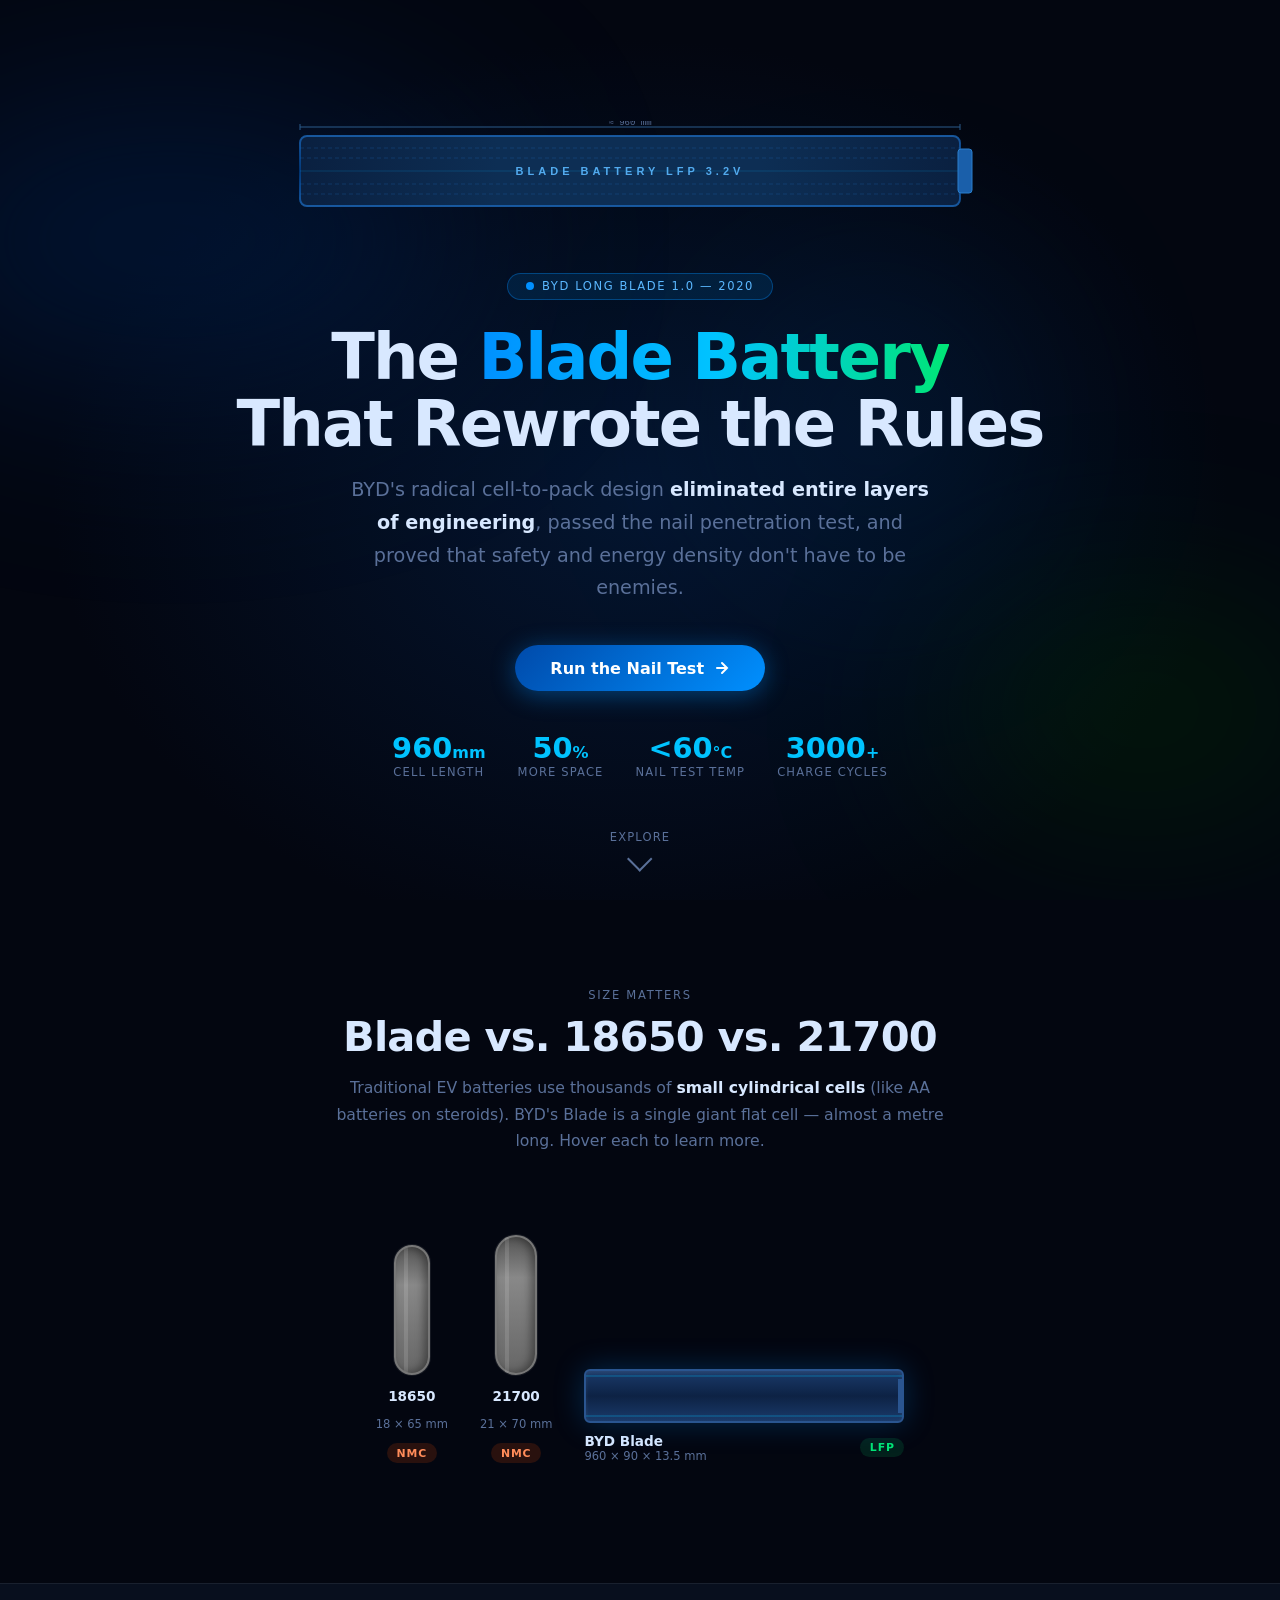
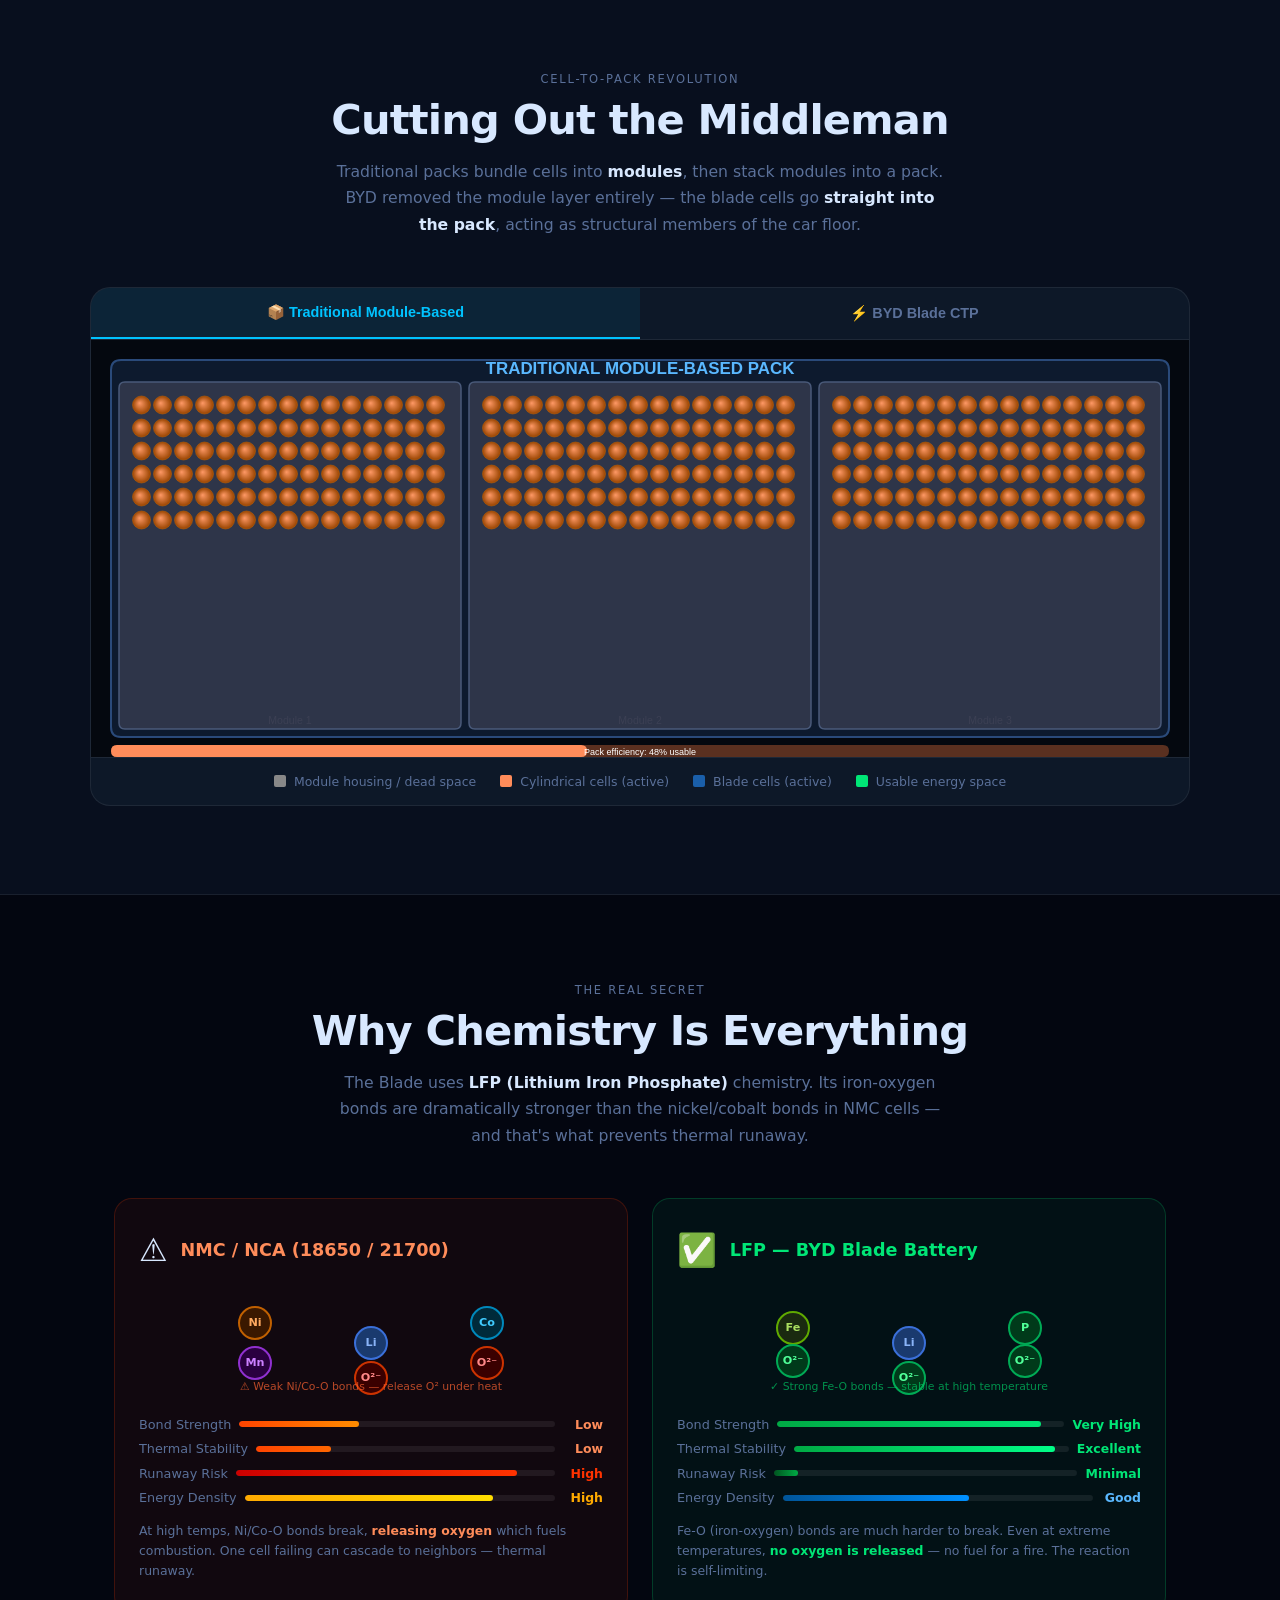
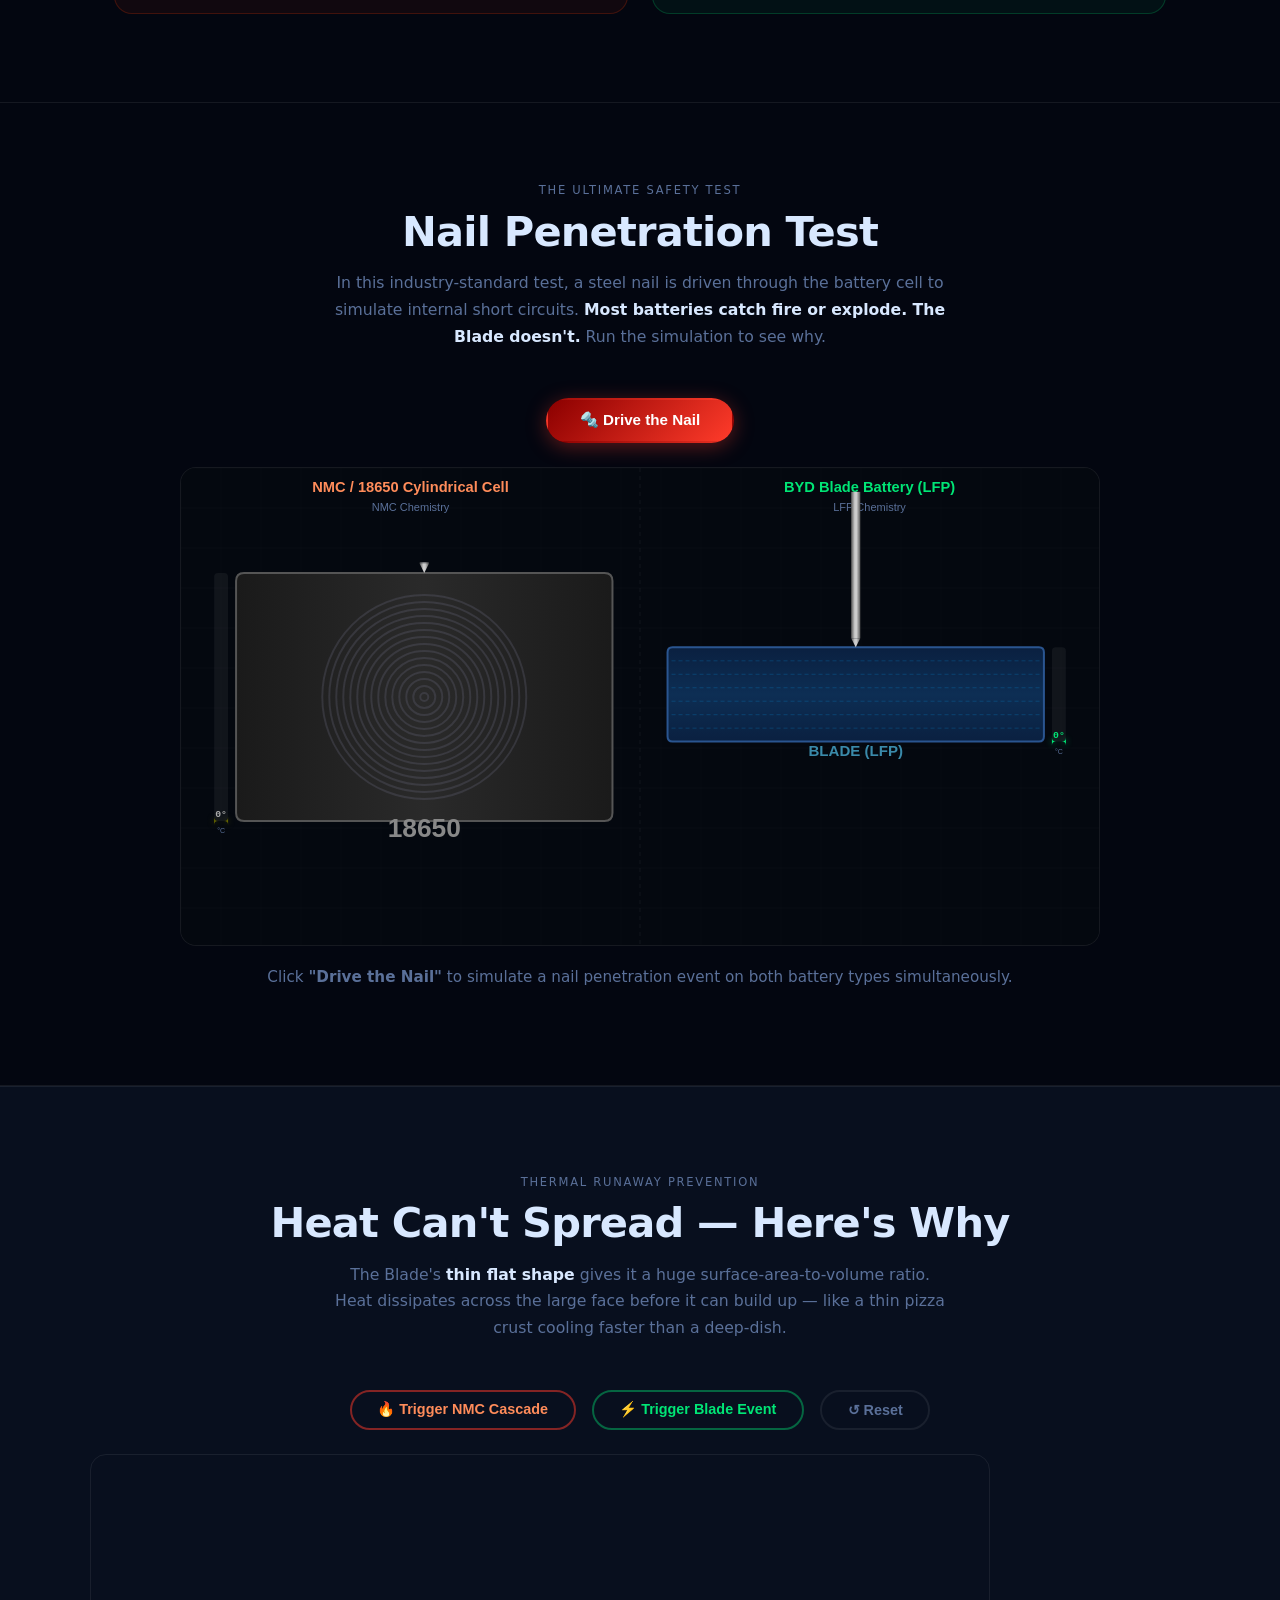
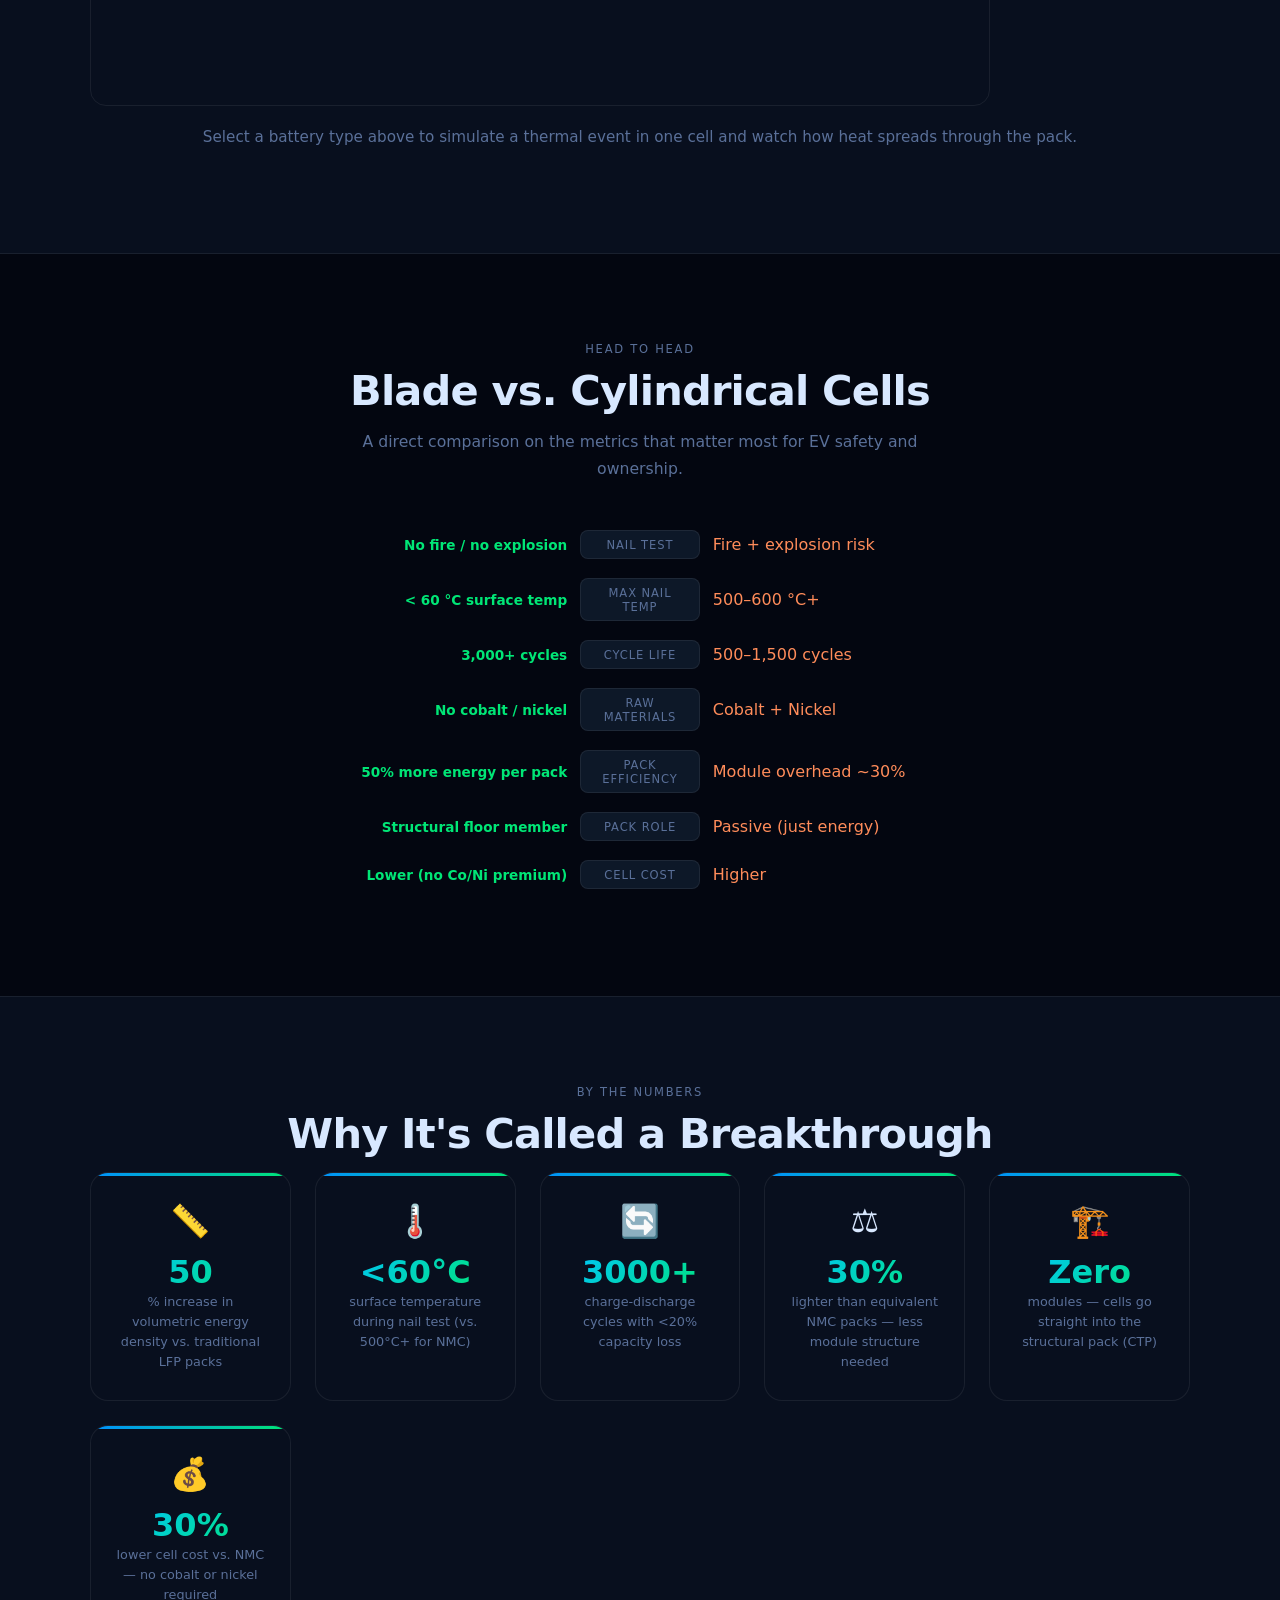
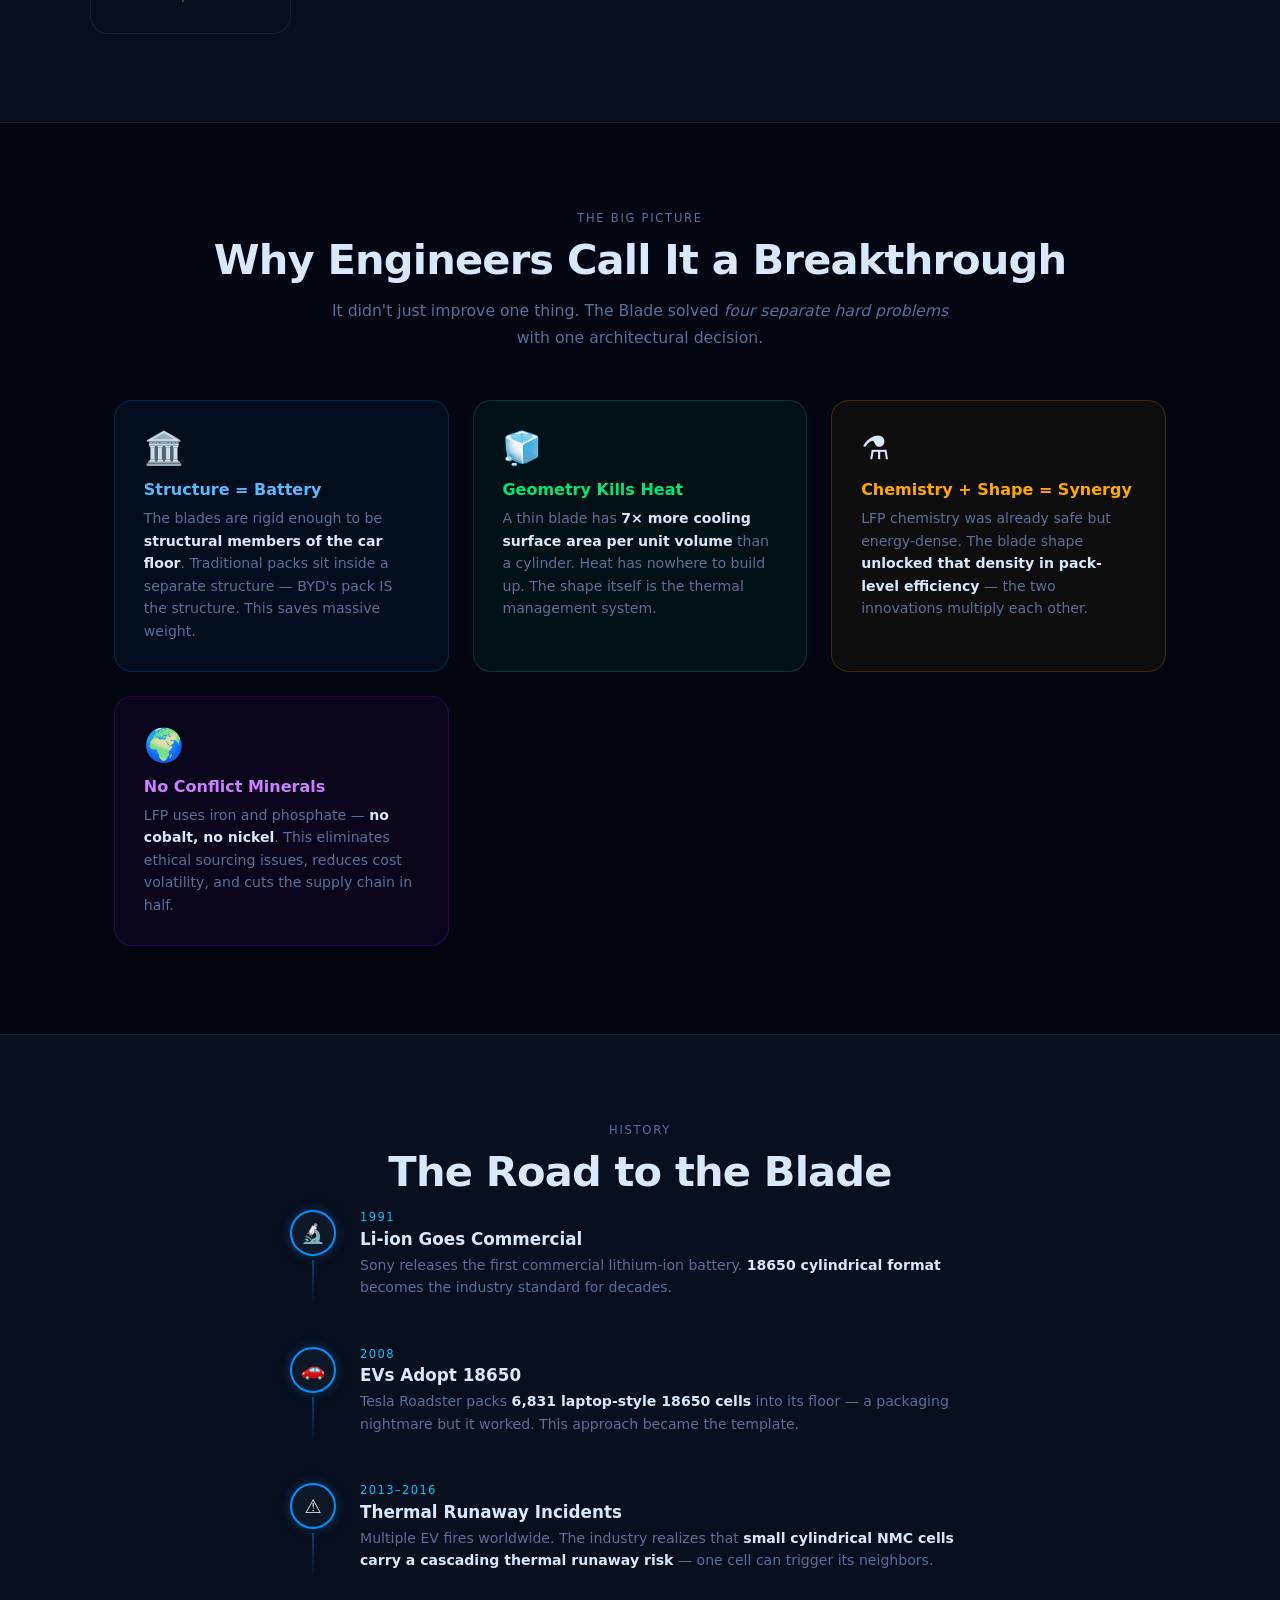
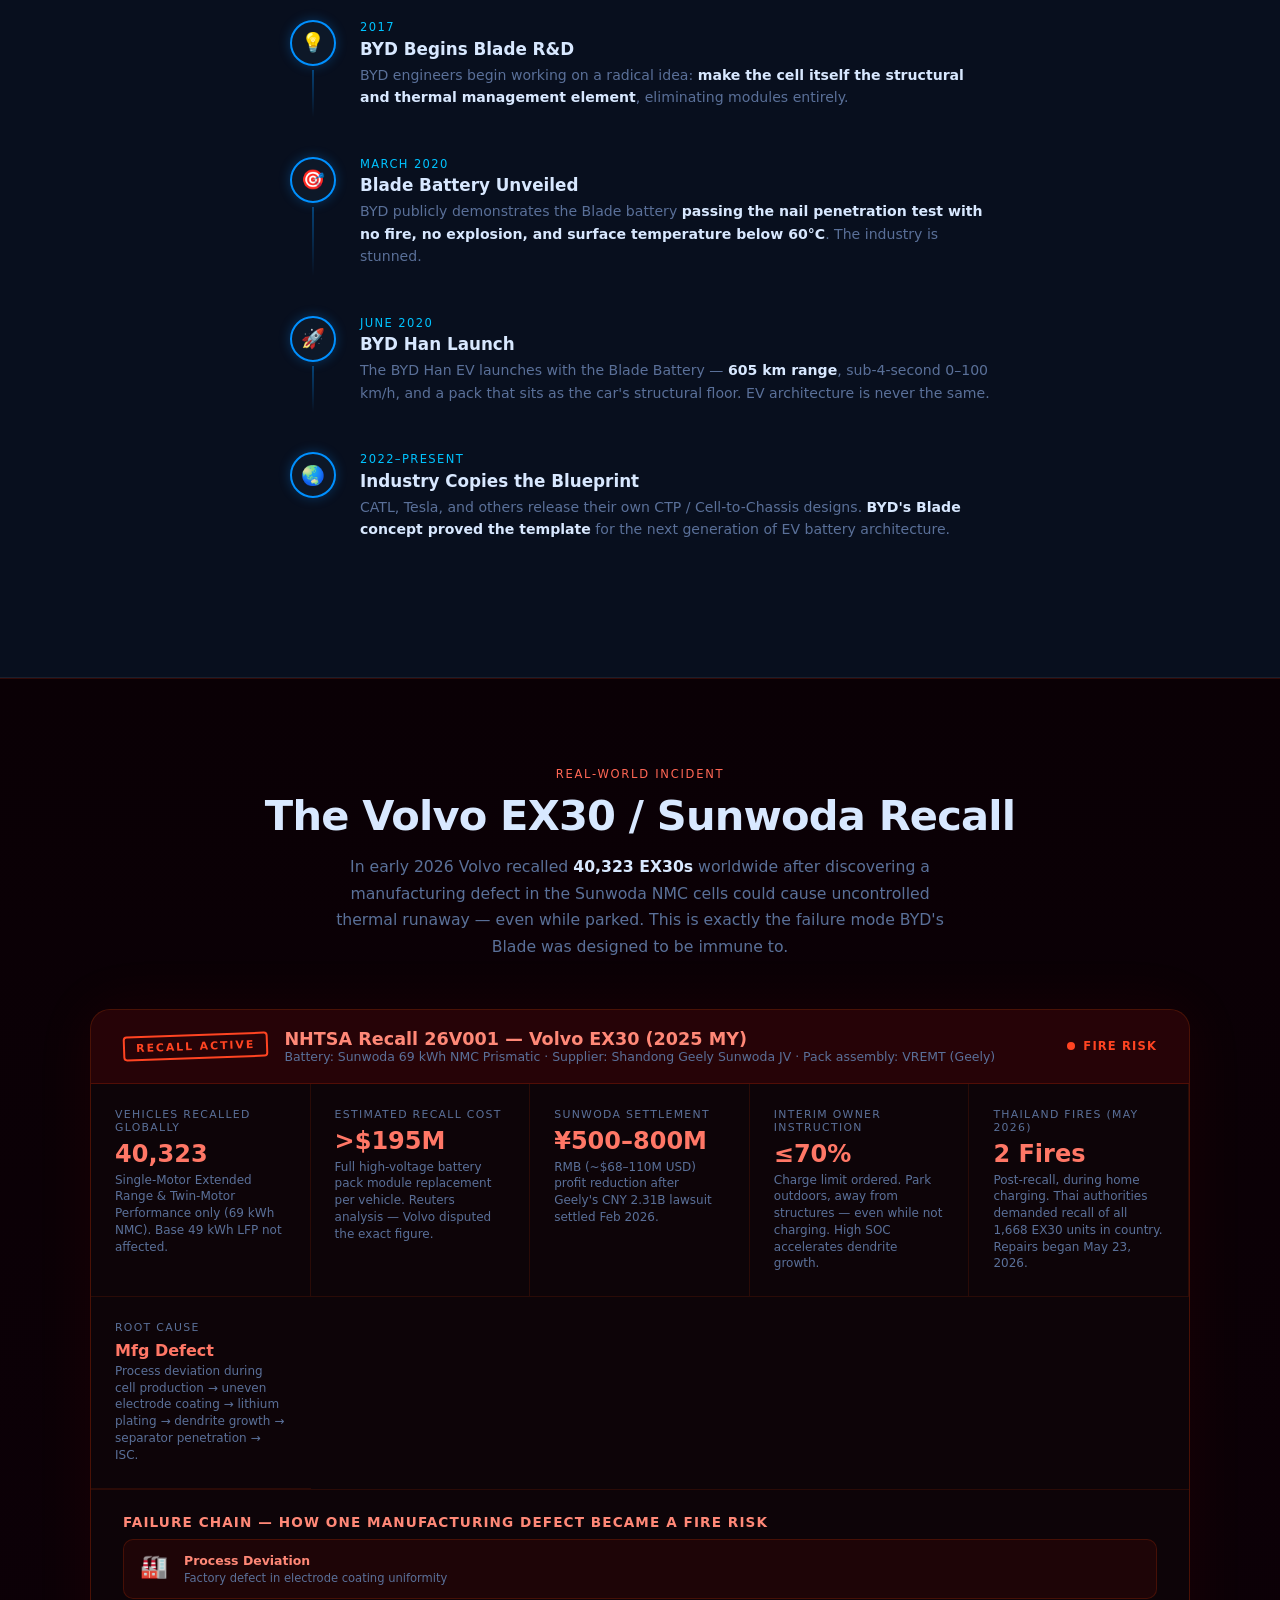
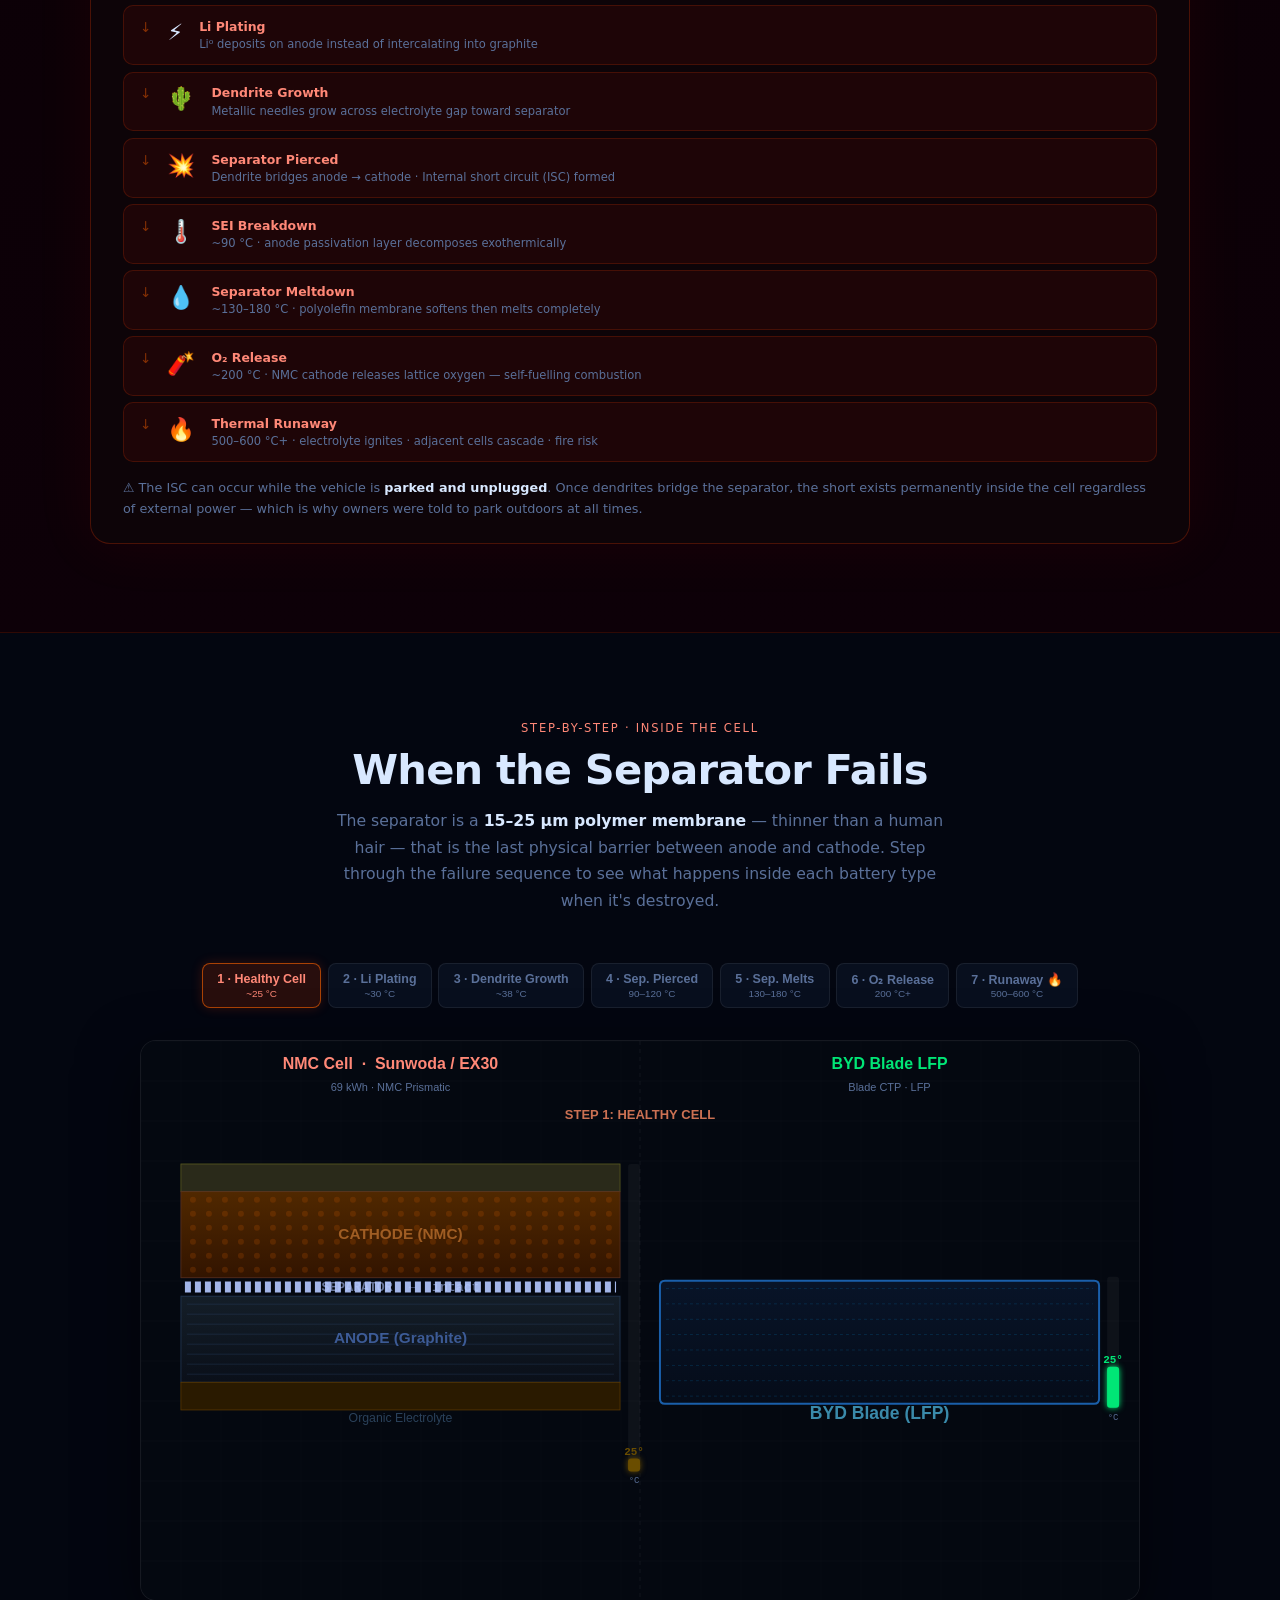
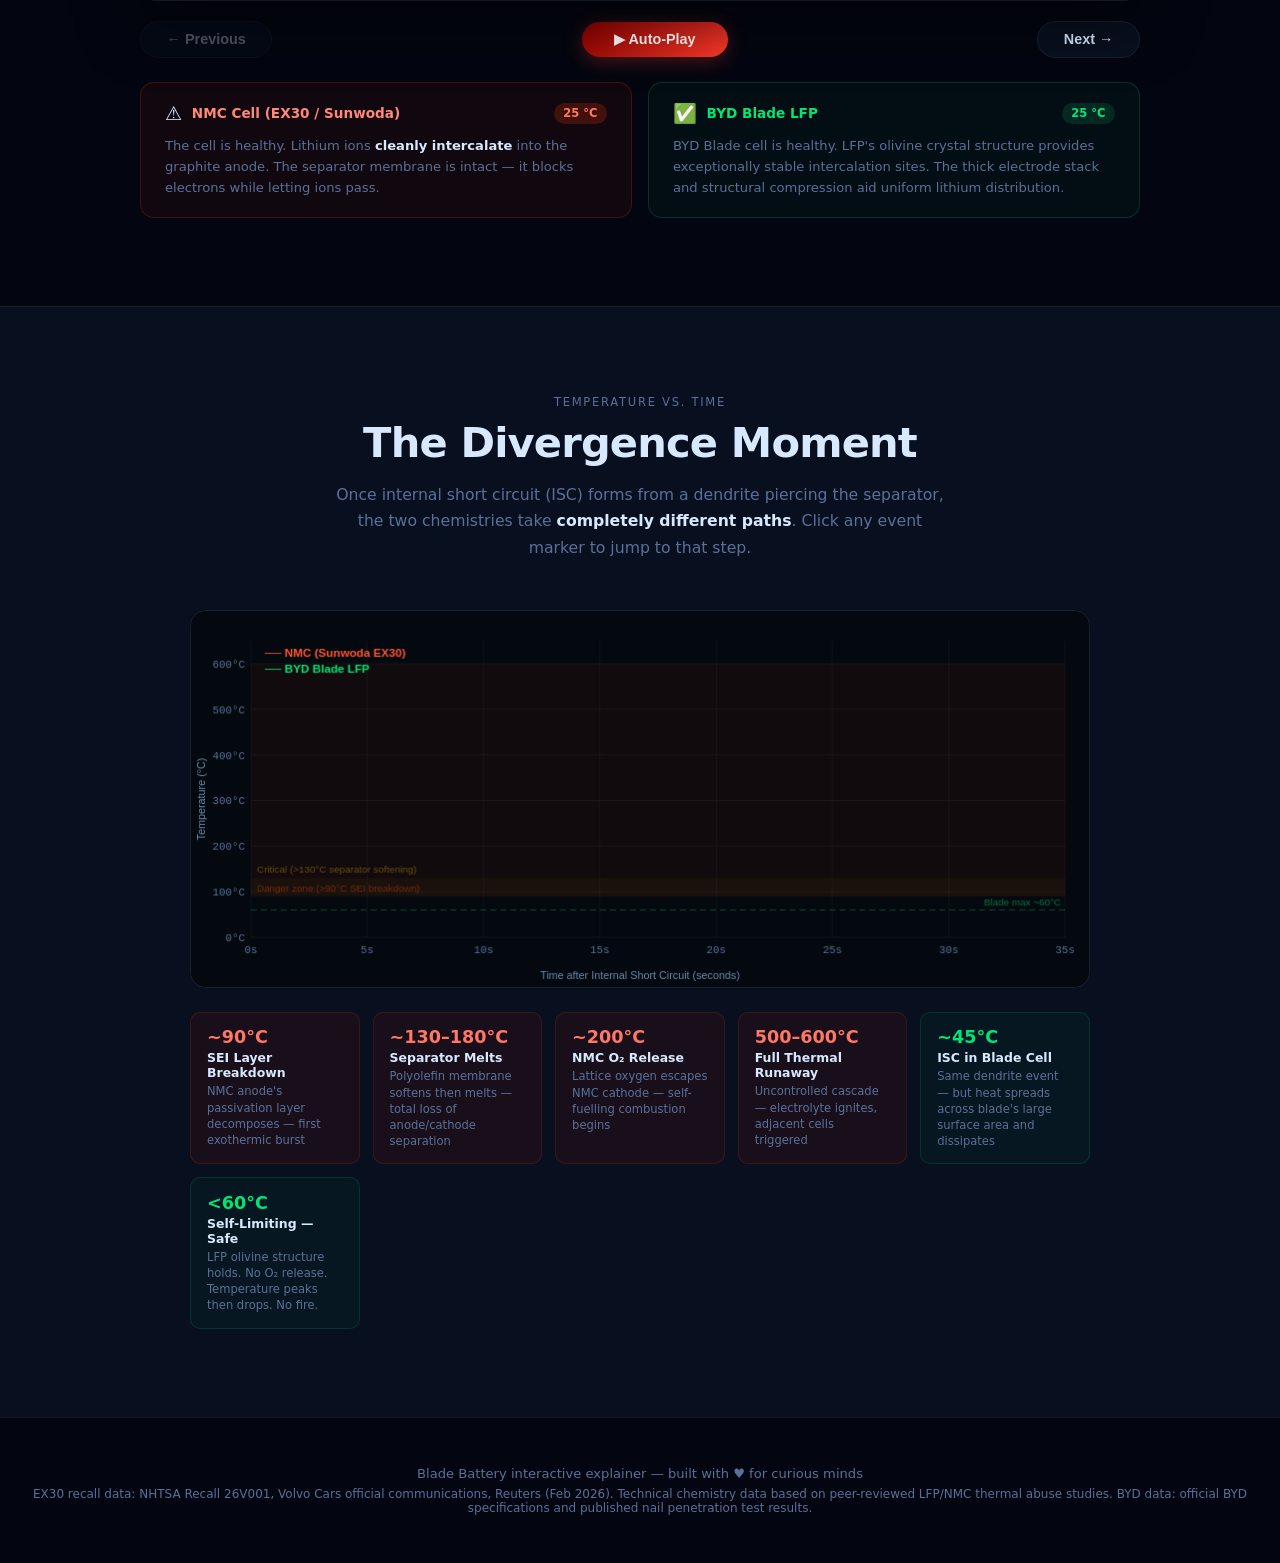
==== bladebattery/index.html @ 8ec191ca "Initial commit: bladebattery project Co-Authored-By: Claude Sonnet 4.6 <noreply@anthropic.com>" ====
<!DOCTYPE html>
<html lang="en">
<head>
<meta charset="UTF-8">
<meta name="viewport" content="width=device-width, initial-scale=1.0">
<title>BYD Blade Battery – How It Changed Everything</title>
<style>
:root{
  --bg:#030610;
  --bg2:#080f1e;
  --bg3:#0d1828;
  --blue:#0090ff;
  --blue2:#00c3ff;
  --green:#00e676;
  --green2:#69ffb4;
  --red:#ff3b2a;
  --orange:#ff8c00;
  --yellow:#ffdc00;
  --gold:#ffa800;
  --text:#d8e8ff;
  --muted:#5a7099;
  --border:rgba(255,255,255,0.07);
  --byd-blue:#0055b3;
}
*{margin:0;padding:0;box-sizing:border-box;}
html{scroll-behavior:smooth;}
body{background:var(--bg);color:var(--text);font-family:'Segoe UI',system-ui,sans-serif;overflow-x:hidden;}

/* ═══ HERO ═══════════════════════════ */
.hero{
  min-height:100vh;display:flex;flex-direction:column;
  align-items:center;justify-content:center;
  position:relative;overflow:hidden;text-align:center;padding:2rem;
}
.hero-bg{
  position:absolute;inset:0;
  background:radial-gradient(ellipse at 50% 55%,#041530 0%,#030610 65%);
}
.orb{position:absolute;border-radius:50%;filter:blur(100px);pointer-events:none;}
.ob1{width:600px;height:300px;background:#002050;top:10%;left:-10%;opacity:.5;animation:oDrift 12s ease-in-out infinite;}
.ob2{width:400px;height:200px;background:#003a00;bottom:10%;right:-5%;opacity:.4;animation:oDrift 9s 4s ease-in-out infinite;}
.ob3{width:300px;height:300px;background:#002850;top:30%;right:20%;opacity:.3;animation:oDrift 15s 2s ease-in-out infinite;}
@keyframes oDrift{0%,100%{transform:translate(0,0);}50%{transform:translate(30px,20px);}}

/* HERO BLADE VISUAL */
.hero-blade-wrap{
  position:relative;z-index:2;width:min(700px,90vw);
  margin:0 auto 3rem;
  animation:fadeUp .8s ease both;
}
.blade-svg-hero{width:100%;height:auto;}

.hero-content{position:relative;z-index:2;}
.hero-tag{
  display:inline-flex;align-items:center;gap:.5rem;
  background:rgba(0,144,255,.12);border:1px solid rgba(0,144,255,.35);
  color:#5ab8ff;font-size:.72rem;letter-spacing:.14em;text-transform:uppercase;
  padding:.35rem 1.1rem;border-radius:99px;margin-bottom:1.5rem;
  animation:fadeUp .7s ease both;
}
.byd-dot{width:8px;height:8px;background:#0090ff;border-radius:50%;animation:pulse 2s ease-in-out infinite;}
@keyframes pulse{0%,100%{opacity:1;transform:scale(1);}50%{opacity:.4;transform:scale(.7);}}

h1.hero-title{
  font-size:clamp(2rem,5.5vw,4rem);font-weight:900;letter-spacing:-.03em;
  line-height:1.05;margin-bottom:1rem;
  animation:fadeUp .8s .1s ease both;
}
.hl-blade{
  background:linear-gradient(90deg,#0090ff,#00c3ff,#00e676);
  -webkit-background-clip:text;-webkit-text-fill-color:transparent;background-clip:text;
}
.hero-sub{
  font-size:clamp(.95rem,2.2vw,1.2rem);color:var(--muted);
  max-width:580px;margin:0 auto 2.5rem;line-height:1.7;
  animation:fadeUp .8s .2s ease both;
}
.hero-sub strong{color:var(--text);}

.hero-cta{
  display:inline-flex;align-items:center;gap:.6rem;
  background:linear-gradient(135deg,#004aaa,#0090ff);
  color:#fff;font-weight:700;font-size:1rem;
  padding:.85rem 2.2rem;border-radius:99px;text-decoration:none;
  box-shadow:0 4px 24px rgba(0,144,255,.4);
  transition:transform .2s,box-shadow .2s;
  animation:fadeUp .8s .3s ease both;
}
.hero-cta:hover{transform:translateY(-2px);box-shadow:0 8px 36px rgba(0,144,255,.6);}

.hero-stats{
  display:flex;gap:2rem;flex-wrap:wrap;justify-content:center;
  margin-top:2.5rem;z-index:2;position:relative;
  animation:fadeUp .8s .5s ease both;
}
.hstat{text-align:center;}
.hstat-num{font-size:1.8rem;font-weight:800;color:#00c3ff;}
.hstat-lbl{font-size:.72rem;color:var(--muted);text-transform:uppercase;letter-spacing:.1em;}

@keyframes fadeUp{from{opacity:0;transform:translateY(20px);}to{opacity:1;transform:none;}}

.scroll-hint{
  position:absolute;bottom:2rem;left:50%;transform:translateX(-50%);
  display:flex;flex-direction:column;align-items:center;gap:.4rem;
  color:var(--muted);font-size:.72rem;letter-spacing:.1em;text-transform:uppercase;
  z-index:2;animation:sbob 2s ease-in-out infinite;
}
.scroll-arr{width:18px;height:18px;border-right:2px solid var(--muted);border-bottom:2px solid var(--muted);transform:rotate(45deg);}
@keyframes sbob{0%,100%{transform:translateX(-50%)translateY(0);}50%{transform:translateX(-50%)translateY(8px);}}

/* ═══ SHARED SECTION ═══════════════════ */
.sec{padding:5.5rem 1.5rem;max-width:1100px;margin:0 auto;}
.sec-full{padding:5.5rem 1.5rem;background:var(--bg2);border-top:1px solid var(--border);border-bottom:1px solid var(--border);}
.sec-inner{max-width:1100px;margin:0 auto;}

.sec-tag{text-align:center;font-size:.72rem;letter-spacing:.15em;text-transform:uppercase;color:var(--muted);margin-bottom:.6rem;}
.sec-title{text-align:center;font-size:clamp(1.6rem,3.5vw,2.6rem);font-weight:800;letter-spacing:-.02em;margin-bottom:.9rem;}
.sec-desc{text-align:center;color:var(--muted);font-size:.98rem;line-height:1.7;max-width:620px;margin:0 auto 3rem;}
.sec-desc strong{color:var(--text);}

/* ═══ CELL SIZE COMPARISON ═════════════ */
.cell-compare{
  display:flex;gap:2rem;align-items:flex-end;justify-content:center;flex-wrap:wrap;
  padding:2rem 0;
}
.cell-item{
  display:flex;flex-direction:column;align-items:center;gap:.8rem;
  cursor:pointer;transition:transform .3s;
}
.cell-item:hover{transform:translateY(-6px);}

.cell-18650{
  width:36px;height:130px;border-radius:18px;
  background:linear-gradient(180deg,#555 0%,#888 30%,#666 100%);
  border:2px solid #777;
  box-shadow:inset -4px 0 8px rgba(0,0,0,.4),0 0 0 1px rgba(255,255,255,.08);
  position:relative;overflow:hidden;
}
.cell-21700{
  width:42px;height:140px;border-radius:21px;
  background:linear-gradient(180deg,#555 0%,#888 30%,#666 100%);
  border:2px solid #777;
  box-shadow:inset -4px 0 8px rgba(0,0,0,.4),0 0 0 1px rgba(255,255,255,.08);
  position:relative;
}
.cell-stripe{
  position:absolute;top:0;left:8px;width:4px;height:100%;
  background:rgba(255,255,255,.12);border-radius:2px;
}

.cell-blade-wrap{
  width:320px;height:54px;
  background:linear-gradient(180deg,#1a3a6a 0%,#0d2244 50%,#1a3a6a 100%);
  border:2px solid #2a5590;
  border-radius:6px;
  box-shadow:0 0 30px rgba(0,144,255,.25),inset 0 2px 4px rgba(255,255,255,.08);
  position:relative;overflow:hidden;
}
.blade-inner-stripe{
  position:absolute;top:4px;left:0;right:0;height:2px;
  background:rgba(0,195,255,.2);
}
.blade-inner-stripe2{
  position:absolute;bottom:4px;left:0;right:0;height:2px;
  background:rgba(0,195,255,.2);
}
.blade-end-cap{
  position:absolute;right:-6px;top:8px;bottom:8px;width:10px;
  background:#2a5590;border-radius:0 4px 4px 0;
}

.cell-name{font-size:.85rem;font-weight:700;color:var(--text);}
.cell-dim{font-size:.72rem;color:var(--muted);}
.cell-chem{
  font-size:.68rem;font-weight:700;letter-spacing:.08em;
  padding:.2rem .6rem;border-radius:99px;
}
.chem-nmc{background:rgba(255,80,0,.15);color:#ff8c5a;}
.chem-lfp{background:rgba(0,230,118,.12);color:#00e676;}

.cell-tooltip{
  position:absolute;bottom:calc(100% + 10px);left:50%;transform:translateX(-50%);
  background:#0d1828;border:1px solid var(--border);
  border-radius:10px;padding:.8rem 1rem;
  font-size:.78rem;line-height:1.5;white-space:nowrap;
  color:var(--text);pointer-events:none;
  opacity:0;transition:opacity .2s;z-index:10;
  box-shadow:0 8px 24px rgba(0,0,0,.5);
}
.cell-item:hover .cell-tooltip{opacity:1;}

/* ═══ CTP COMPARISON ══════════════════ */
.ctp-wrap{
  background:var(--bg3);border:1px solid var(--border);
  border-radius:20px;overflow:hidden;
}
.ctp-tabs{
  display:flex;border-bottom:1px solid var(--border);
}
.ctp-tab{
  flex:1;padding:1rem;text-align:center;cursor:pointer;
  font-size:.9rem;font-weight:600;color:var(--muted);
  transition:all .25s;border:none;background:none;
}
.ctp-tab.active{color:var(--blue2);background:rgba(0,195,255,.07);border-bottom:2px solid var(--blue2);}

#ctpCanvas{display:block;width:100%;height:auto;}

.ctp-legend{
  display:flex;gap:1.5rem;flex-wrap:wrap;justify-content:center;
  padding:1rem;border-top:1px solid var(--border);
}
.ctp-leg{display:flex;align-items:center;gap:.5rem;font-size:.78rem;color:var(--muted);}
.ctp-dot{width:12px;height:12px;border-radius:2px;flex-shrink:0;}

/* ═══ CHEMISTRY ═══════════════════════ */
.chem-grid{display:grid;grid-template-columns:1fr 1fr;gap:1.5rem;}
@media(max-width:640px){.chem-grid{grid-template-columns:1fr;}}

.chem-card{
  border-radius:18px;padding:2rem 1.5rem;
  position:relative;overflow:hidden;
}
.chem-nmc-card{
  background:rgba(255,60,0,.06);border:1px solid rgba(255,60,0,.2);
}
.chem-lfp-card{
  background:rgba(0,230,118,.05);border:1px solid rgba(0,230,118,.2);
}
.chem-head{display:flex;align-items:center;gap:.8rem;margin-bottom:1.5rem;}
.chem-icon{font-size:2rem;}
.chem-head h3{font-size:1.1rem;font-weight:700;}
.chem-nmc-card .chem-head h3{color:#ff8c5a;}
.chem-lfp-card .chem-head h3{color:#00e676;}

.molecule-wrap{
  display:flex;align-items:center;justify-content:center;
  height:100px;margin-bottom:1.5rem;position:relative;
}

/* NMC molecule atoms */
.atom{
  width:34px;height:34px;border-radius:50%;
  display:flex;align-items:center;justify-content:center;
  font-size:.7rem;font-weight:800;position:absolute;
  border:2px solid transparent;
}
.atom-li{background:#1a3a6e;border-color:#3a6fd8;color:#8ab4f8;}
.atom-ni{background:#3a1800;border-color:#c06000;color:#ffaa60;}
.atom-mn{background:#2a0040;border-color:#9030d0;color:#cc80ff;}
.atom-co{background:#002a3a;border-color:#0088bb;color:#40ccff;}
.atom-o{
  background:#3a0000;border-color:#cc3300;color:#ff8888;
  animation:oVibrate 1.5s ease-in-out infinite;
}
.atom-fe{background:#1a2a10;border-color:#60aa00;color:#aade60;}
.atom-p{background:#003a1a;border-color:#00aa55;color:#50ff99;}
.atom-lfp-o{background:#003a1a;border-color:#00aa55;color:#50ff99;}

@keyframes oVibrate{0%,100%{transform:translate(0,0);}25%{transform:translate(1px,-1px);}75%{transform:translate(-1px,1px);}}

.bond{
  position:absolute;height:2px;transform-origin:left center;
  background:rgba(255,100,50,.4);border-radius:2px;
}
.bond-lfp{background:rgba(0,200,100,.4);}

.chem-prop{display:flex;flex-direction:column;gap:.6rem;}
.prop-row{display:flex;align-items:center;justify-content:space-between;gap:.5rem;}
.prop-label{font-size:.8rem;color:var(--muted);}
.prop-bar-wrap{flex:1;height:6px;background:rgba(255,255,255,.07);border-radius:99px;overflow:hidden;}
.prop-bar{height:100%;border-radius:99px;transition:width 1.2s ease;}
.prop-val{font-size:.78rem;font-weight:700;min-width:40px;text-align:right;}

/* ═══ NAIL TEST ════════════════════════ */
.nail-section{
  background:var(--bg);
  border-top:1px solid var(--border);
  border-bottom:1px solid var(--border);
  padding:5rem 1.5rem;
}
.nail-inner{max-width:920px;margin:0 auto;}

.nail-controls{
  display:flex;gap:1rem;justify-content:center;flex-wrap:wrap;
  margin-bottom:1.5rem;
}
.nail-btn{
  padding:.7rem 2rem;border-radius:99px;border:2px solid transparent;
  font-size:.95rem;font-weight:700;cursor:pointer;transition:all .25s;
}
#nail-run{
  background:linear-gradient(135deg,#8b0000,#ff3b2a);
  color:#fff;box-shadow:0 4px 20px rgba(255,59,42,.35);
}
#nail-run:hover{box-shadow:0 6px 30px rgba(255,59,42,.6);transform:translateY(-1px);}
#nail-run.resetting{
  background:rgba(255,255,255,.08);border-color:rgba(255,255,255,.2);
  color:var(--muted);box-shadow:none;
}

.nail-canvas-wrap{
  border-radius:16px;overflow:hidden;
  border:1px solid var(--border);
  background:#04080f;
  position:relative;
}
#nailCanvas{display:block;width:100%;height:auto;}

.nail-status{
  text-align:center;margin-top:1.2rem;min-height:2.5rem;
  font-size:.95rem;color:var(--muted);line-height:1.6;
  transition:opacity .4s;
}
.nail-status .hi{color:var(--text);font-weight:600;}
.nail-status .danger{color:#ff6b55;}
.nail-status .safe{color:#00e676;}

/* ═══ THERMAL CANVAS ══════════════════ */
#thermalCanvas{display:block;width:100%;height:auto;border-radius:16px;border:1px solid var(--border);}

.thermal-controls{display:flex;gap:1rem;justify-content:center;margin-bottom:1.5rem;flex-wrap:wrap;}
.th-btn{
  padding:.6rem 1.6rem;border-radius:99px;border:2px solid;
  font-size:.9rem;font-weight:600;cursor:pointer;transition:all .25s;background:none;
}
.th-btn-nmc{border-color:rgba(255,59,42,.5);color:#ff8c5a;}
.th-btn-nmc:hover,.th-btn-nmc.active{background:rgba(255,59,42,.15);}
.th-btn-blade{border-color:rgba(0,230,118,.4);color:#00e676;}
.th-btn-blade:hover,.th-btn-blade.active{background:rgba(0,230,118,.1);}
.th-btn-reset{border-color:var(--border);color:var(--muted);}
.th-btn-reset:hover{background:rgba(255,255,255,.05);}

/* ═══ BREAKTHROUGH METRICS ════════════ */
.breakthrough-grid{
  display:grid;
  grid-template-columns:repeat(auto-fit,minmax(200px,1fr));
  gap:1.5rem;
}
.bt-card{
  background:var(--bg2);border:1px solid var(--border);
  border-radius:18px;padding:1.8rem 1.5rem;
  text-align:center;position:relative;overflow:hidden;
  transition:transform .3s;
}
.bt-card:hover{transform:translateY(-5px);}
.bt-card::before{
  content:'';position:absolute;top:0;left:0;right:0;height:3px;
  background:linear-gradient(90deg,var(--blue),var(--green));
}
.bt-icon{font-size:2rem;margin-bottom:.8rem;display:block;}
.bt-num{
  font-size:2rem;font-weight:900;
  background:linear-gradient(135deg,#00c3ff,#00e676);
  -webkit-background-clip:text;-webkit-text-fill-color:transparent;background-clip:text;
}
.bt-label{font-size:.8rem;color:var(--muted);margin-top:.3rem;line-height:1.5;}

/* ═══ WHY IT MATTERS  ═════════════════ */
.why-grid{display:grid;grid-template-columns:repeat(auto-fit,minmax(260px,1fr));gap:1.5rem;}
.why-card{
  border-radius:18px;padding:1.8rem;
  border:1px solid transparent;
  transition:transform .3s;
}
.why-card:hover{transform:translateY(-5px);}
.why-1{background:rgba(0,144,255,.06);border-color:rgba(0,144,255,.2);}
.why-2{background:rgba(0,230,118,.05);border-color:rgba(0,230,118,.2);}
.why-3{background:rgba(255,168,0,.05);border-color:rgba(255,168,0,.2);}
.why-4{background:rgba(180,0,255,.05);border-color:rgba(180,0,255,.2);}
.why-icon{font-size:2rem;margin-bottom:.8rem;}
.why-title{font-size:1rem;font-weight:700;margin-bottom:.5rem;}
.why-1 .why-title{color:#5ab8ff;}
.why-2 .why-title{color:#00e676;}
.why-3 .why-title{color:#ffa800;}
.why-4 .why-title{color:#cc80ff;}
.why-desc{font-size:.88rem;color:var(--muted);line-height:1.6;}
.why-desc strong{color:var(--text);}

/* ═══ TIMELINE ════════════════════════ */
.timeline{max-width:700px;margin:0 auto;}
.tl-item{
  display:flex;gap:1.5rem;margin-bottom:2.5rem;
  opacity:0;transform:translateX(-15px);
  transition:opacity .6s ease,transform .6s ease;
}
.tl-item.visible{opacity:1;transform:none;}
.tl-left{flex-shrink:0;display:flex;flex-direction:column;align-items:center;gap:0;}
.tl-dot{
  width:46px;height:46px;border-radius:50%;
  display:flex;align-items:center;justify-content:center;
  font-size:1.2rem;flex-shrink:0;
  background:var(--bg3);border:2px solid var(--blue);
  box-shadow:0 0 12px rgba(0,144,255,.3);
}
.tl-line{flex:1;width:2px;background:linear-gradient(180deg,rgba(0,144,255,.4),transparent);margin-top:4px;}
.tl-item:last-child .tl-line{display:none;}
.tl-body{padding-bottom:.5rem;}
.tl-year{font-size:.72rem;letter-spacing:.12em;text-transform:uppercase;color:var(--blue2);margin-bottom:.3rem;}
.tl-title{font-size:1.05rem;font-weight:700;margin-bottom:.3rem;}
.tl-desc{font-size:.88rem;color:var(--muted);line-height:1.6;}
.tl-desc strong{color:var(--text);}

/* ═══ VERSUS BAR ══════════════════════ */
.vs-table{max-width:700px;margin:0 auto;}
.vs-row{
  display:grid;grid-template-columns:1fr 120px 1fr;
  align-items:center;gap:.8rem;
  margin-bottom:1.2rem;
  opacity:0;transform:translateY(10px);
  transition:opacity .5s ease,transform .5s ease;
}
.vs-row.visible{opacity:1;transform:none;}
.vs-label{font-size:.85rem;font-weight:600;text-align:right;}
.vs-blade{color:#00e676;}
.vs-nmc{color:#ff8c5a;text-align:left;}
.vs-mid{
  background:var(--bg3);border:1px solid var(--border);
  border-radius:8px;padding:.4rem .6rem;
  font-size:.72rem;letter-spacing:.08em;text-transform:uppercase;
  color:var(--muted);text-align:center;
}

/* ═══ REVEAL ══════════════════════════ */
.reveal{opacity:0;transform:translateY(24px);transition:opacity .65s ease,transform .65s ease;}
.reveal.visible{opacity:1;transform:none;}

/* ═══ FOOTER ══════════════════════════ */
footer{text-align:center;padding:3rem 1.5rem;color:var(--muted);font-size:.82rem;border-top:1px solid var(--border);}

/* ═══ STAGGER HELPERS ═════════════════ */
.stagger-1{transition-delay:.05s;}
.stagger-2{transition-delay:.12s;}
.stagger-3{transition-delay:.19s;}
.stagger-4{transition-delay:.26s;}

/* ═══ EX30 CASE FILE ══════════════════ */
.ex30-section{
  background:linear-gradient(180deg,#0a0005 0%,#0d0008 100%);
  border-top:1px solid rgba(255,60,0,.15);
  border-bottom:1px solid rgba(255,60,0,.15);
  padding:5.5rem 1.5rem;
}
.ex30-inner{max-width:1100px;margin:0 auto;}

.case-file{
  background:#0d0408;
  border:1px solid rgba(255,60,0,.25);
  border-radius:20px;
  overflow:hidden;
  box-shadow:0 0 60px rgba(200,0,0,.08);
}
.case-header{
  background:rgba(150,0,0,.18);
  border-bottom:1px solid rgba(255,60,0,.2);
  padding:1.2rem 2rem;
  display:flex;align-items:center;gap:1rem;flex-wrap:wrap;
}
.case-stamp{
  font-size:.68rem;font-weight:800;letter-spacing:.18em;text-transform:uppercase;
  color:#ff4422;border:2px solid #ff4422;padding:.25rem .7rem;border-radius:4px;
  transform:rotate(-2deg);flex-shrink:0;
}
.case-title-block h3{font-size:1.1rem;font-weight:800;color:#ff8877;}
.case-title-block p{font-size:.78rem;color:var(--muted);}
.case-status{
  margin-left:auto;display:flex;align-items:center;gap:.5rem;
  font-size:.72rem;font-weight:700;letter-spacing:.1em;text-transform:uppercase;
  color:#ff4422;
}
.case-status-dot{width:8px;height:8px;border-radius:50%;background:#ff4422;animation:pulse 1.5s ease-in-out infinite;}

.case-body{display:grid;grid-template-columns:repeat(auto-fit,minmax(200px,1fr));gap:0;}
.case-stat{
  padding:1.5rem;border-right:1px solid rgba(255,60,0,.12);
  border-bottom:1px solid rgba(255,60,0,.12);
}
.case-stat:last-child{border-right:none;}
.case-stat-label{font-size:.68rem;text-transform:uppercase;letter-spacing:.12em;color:var(--muted);margin-bottom:.4rem;}
.case-stat-val{font-size:1.5rem;font-weight:800;color:#ff7766;}
.case-stat-sub{font-size:.75rem;color:var(--muted);margin-top:.2rem;line-height:1.4;}

.case-narrative{padding:1.5rem 2rem;border-top:1px solid rgba(255,60,0,.12);}
.case-narrative h4{font-size:.85rem;font-weight:700;color:#ff8877;margin-bottom:.6rem;text-transform:uppercase;letter-spacing:.08em;}

.failure-chain{display:flex;flex-direction:column;gap:0;}
.fc-step{
  display:flex;align-items:flex-start;gap:1rem;
  background:rgba(255,40,0,.07);
  border:1px solid rgba(255,60,0,.18);
  border-radius:10px;padding:.8rem 1rem;
  font-size:.78rem;
  position:relative;
}
.fc-step+.fc-step{margin-top:.4rem;}
.fc-step+.fc-step::before{
  content:'↓';
  display:flex;justify-content:center;
  color:rgba(255,100,0,.45);font-size:.85rem;
  margin-bottom:.4rem;
  pointer-events:none;
}
.fc-step-icon{font-size:1.4rem;flex-shrink:0;}
.fc-step-body{flex:1;}
.fc-step-name{font-weight:700;color:#ff8877;margin-bottom:.2rem;}
.fc-step-temp{font-size:.72rem;color:var(--muted);}

/* ═══ SEPARATOR SEQUENCE ══════════════ */
.seq-section{
  background:var(--bg);
  padding:5.5rem 1.5rem;
}
.seq-inner{max-width:1000px;margin:0 auto;}

.seq-steps{
  display:flex;gap:.4rem;justify-content:center;flex-wrap:wrap;
  margin-bottom:2rem;
}
.seq-step-btn{
  padding:.5rem .9rem;border-radius:8px;border:1px solid var(--border);
  font-size:.78rem;font-weight:700;cursor:pointer;transition:all .2s;
  background:var(--bg2);color:var(--muted);position:relative;
}
.seq-step-btn.active{
  background:rgba(255,60,0,.15);border-color:rgba(255,100,0,.6);color:#ff8877;
  box-shadow:0 0 12px rgba(255,60,0,.2);
}
.seq-step-btn:hover:not(.active){background:rgba(255,255,255,.05);color:var(--text);}
.seq-step-btn .step-temp{
  display:block;font-size:.62rem;font-weight:400;
  color:var(--muted);margin-top:.1rem;
}
.seq-step-btn.active .step-temp{color:#ff8877;}

.seq-canvas-wrap{
  border-radius:16px;overflow:hidden;border:1px solid var(--border);
  background:#040810;position:relative;
  box-shadow:0 20px 60px rgba(0,0,0,.5);
}
#seqCanvas{display:block;width:100%;height:auto;}

.seq-nav{
  display:flex;align-items:center;justify-content:space-between;
  margin-top:1.2rem;gap:1rem;flex-wrap:wrap;
}
.seq-nav-btn{
  padding:.6rem 1.6rem;border-radius:99px;border:1px solid var(--border);
  font-size:.9rem;font-weight:700;cursor:pointer;
  background:var(--bg2);color:var(--text);transition:all .2s;
}
.seq-nav-btn:hover{background:rgba(255,255,255,.08);}
.seq-nav-btn:disabled{opacity:.3;cursor:not-allowed;}

.seq-play-btn{
  padding:.6rem 2rem;border-radius:99px;border:none;
  font-size:.9rem;font-weight:700;cursor:pointer;
  background:linear-gradient(135deg,#8b0000,#ff3b2a);
  color:#fff;box-shadow:0 4px 20px rgba(255,59,42,.3);
  transition:all .2s;
}
.seq-play-btn:hover{transform:translateY(-1px);box-shadow:0 6px 28px rgba(255,59,42,.5);}
.seq-play-btn.playing{background:linear-gradient(135deg,#005522,#00aa55);}

.seq-desc-wrap{
  margin-top:1.5rem;
  display:grid;grid-template-columns:1fr 1fr;gap:1rem;
}
@media(max-width:640px){.seq-desc-wrap{grid-template-columns:1fr;}}

.seq-desc-card{
  border-radius:14px;padding:1.2rem 1.5rem;
  border:1px solid transparent;transition:all .3s;
}
.seq-desc-nmc{background:rgba(255,40,0,.06);border-color:rgba(255,60,0,.2);}
.seq-desc-blade{background:rgba(0,180,100,.05);border-color:rgba(0,200,120,.2);}

.seq-desc-head{display:flex;align-items:center;gap:.6rem;margin-bottom:.6rem;}
.seq-desc-head h4{font-size:.85rem;font-weight:700;}
.seq-desc-nmc .seq-desc-head h4{color:#ff8877;}
.seq-desc-blade .seq-desc-head h4{color:#00e676;}
.seq-temp-badge{
  margin-left:auto;font-size:.72rem;font-weight:800;
  padding:.2rem .6rem;border-radius:99px;
}
.seq-desc-nmc .seq-temp-badge{background:rgba(255,60,0,.2);color:#ff7766;}
.seq-desc-blade .seq-temp-badge{background:rgba(0,200,120,.15);color:#00e676;}
.seq-desc-text{font-size:.82rem;color:var(--muted);line-height:1.6;}
.seq-desc-text strong{color:var(--text);}

/* ═══ TEMP TIMELINE ═══════════════════ */
.timeline-section{
  background:var(--bg2);
  border-top:1px solid var(--border);
  padding:5.5rem 1.5rem;
}
.timeline-inner{max-width:900px;margin:0 auto;}
#tempTimelineCanvas{display:block;width:100%;height:auto;border-radius:16px;border:1px solid var(--border);}

.tl-event-list{
  display:grid;grid-template-columns:repeat(auto-fit,minmax(160px,1fr));
  gap:.8rem;margin-top:1.5rem;
}
.tl-event{
  padding:.9rem 1rem;border-radius:10px;
  font-size:.78rem;cursor:pointer;border:1px solid transparent;
  transition:all .2s;
}
.tl-event:hover{transform:translateY(-2px);}
.tl-event-nmc{background:rgba(255,40,0,.07);border-color:rgba(255,60,0,.15);}
.tl-event-blade{background:rgba(0,180,100,.05);border-color:rgba(0,200,120,.15);}
.tl-event-temp{font-size:1.1rem;font-weight:800;}
.tl-event-nmc .tl-event-temp{color:#ff7766;}
.tl-event-blade .tl-event-temp{color:#00e676;}
.tl-event-name{font-weight:600;color:var(--text);margin:.2rem 0;}
.tl-event-desc{color:var(--muted);font-size:.72rem;line-height:1.4;}
</style>
</head>
<body>

<!-- ═══ HERO ════════════════════════════════ -->
<section class="hero">
  <div class="hero-bg"></div>
  <div class="orb ob1"></div><div class="orb ob2"></div><div class="orb ob3"></div>

  <div class="hero-blade-wrap">
    <svg class="blade-svg-hero" viewBox="0 0 700 100" fill="none" xmlns="http://www.w3.org/2000/svg">
      <defs>
        <linearGradient id="bladeGrad" x1="0" y1="0" x2="1" y2="0">
          <stop offset="0%" stop-color="#0a2040"/>
          <stop offset="30%" stop-color="#0d2e54"/>
          <stop offset="70%" stop-color="#0d2e54"/>
          <stop offset="100%" stop-color="#0a2040"/>
        </linearGradient>
        <linearGradient id="bladeEdge" x1="0" y1="0" x2="0" y2="1">
          <stop offset="0%" stop-color="#1a5faa" stop-opacity="0.9"/>
          <stop offset="50%" stop-color="#0055b3" stop-opacity="0.5"/>
          <stop offset="100%" stop-color="#1a5faa" stop-opacity="0.9"/>
        </linearGradient>
        <filter id="bladeGlow">
          <feGaussianBlur stdDeviation="3" result="blur"/>
          <feMerge><feMergeNode in="blur"/><feMergeNode in="SourceGraphic"/></feMerge>
        </filter>
        <linearGradient id="layerGrad" x1="0" y1="0" x2="0" y2="1">
          <stop offset="0%" stop-color="#00aaff" stop-opacity="0.15"/>
          <stop offset="50%" stop-color="#0055ff" stop-opacity="0.05"/>
          <stop offset="100%" stop-color="#00aaff" stop-opacity="0.15"/>
        </linearGradient>
      </defs>
      <!-- main body -->
      <rect x="10" y="15" width="660" height="70" rx="7" fill="url(#bladeGrad)" stroke="url(#bladeEdge)" stroke-width="2"/>
      <!-- internal layer lines -->
      <line x1="10" y1="27" x2="670" y2="27" stroke="#1a5faa" stroke-width=".8" stroke-dasharray="4,3" opacity=".4"/>
      <line x1="10" y1="37" x2="670" y2="37" stroke="#1a5faa" stroke-width=".8" stroke-dasharray="4,3" opacity=".4"/>
      <line x1="10" y1="50" x2="670" y2="50" stroke="#00aaff" stroke-width="1" opacity=".2"/>
      <line x1="10" y1="63" x2="670" y2="63" stroke="#1a5faa" stroke-width=".8" stroke-dasharray="4,3" opacity=".4"/>
      <line x1="10" y1="73" x2="670" y2="73" stroke="#1a5faa" stroke-width=".8" stroke-dasharray="4,3" opacity=".4"/>
      <!-- end cap -->
      <rect x="668" y="28" width="14" height="44" rx="3" fill="#1a5faa" stroke="#2a7fcc" stroke-width="1"/>
      <!-- glow top/bottom edges -->
      <line x1="10" y1="15" x2="670" y2="15" stroke="#00aaff" stroke-width="1.5" opacity=".7" filter="url(#bladeGlow)"/>
      <line x1="10" y1="85" x2="670" y2="85" stroke="#00aaff" stroke-width="1.5" opacity=".7" filter="url(#bladeGlow)"/>
      <!-- label -->
      <text x="340" y="54" text-anchor="middle" font-family="Segoe UI,sans-serif" font-size="11" font-weight="700" fill="#5ab8ff" letter-spacing="4" opacity=".9">BLADE BATTERY  LFP  3.2V</text>
      <!-- dimension arrows -->
      <line x1="10" y1="6" x2="670" y2="6" stroke="#2a5a8a" stroke-width="1"/>
      <line x1="10" y1="3" x2="10" y2="9" stroke="#2a5a8a" stroke-width="1"/>
      <line x1="670" y1="3" x2="670" y2="9" stroke="#2a5a8a" stroke-width="1"/>
      <text x="340" y="4" text-anchor="middle" font-family="monospace" font-size="9" fill="#5a7099">≈ 960 mm</text>
    </svg>
  </div>

  <div class="hero-content">
    <div class="hero-tag"><div class="byd-dot"></div>BYD Long Blade 1.0 — 2020</div>
    <h1 class="hero-title">The <span class="hl-blade">Blade Battery</span><br>That Rewrote the Rules</h1>
    <p class="hero-sub">
      BYD's radical cell-to-pack design <strong>eliminated entire layers of engineering</strong>, passed the nail penetration test, and proved that safety and energy density don't have to be enemies.
    </p>
    <a href="#nail" class="hero-cta">
      Run the Nail Test
      <svg width="16" height="16" viewBox="0 0 16 16" fill="none"><path d="M8 3l5 5-5 5M3 8h10" stroke="currentColor" stroke-width="2" stroke-linecap="round"/></svg>
    </a>
    <div class="hero-stats">
      <div class="hstat"><div class="hstat-num">960<span style="font-size:1rem">mm</span></div><div class="hstat-lbl">Cell Length</div></div>
      <div class="hstat"><div class="hstat-num">50<span style="font-size:1rem">%</span></div><div class="hstat-lbl">More Space</div></div>
      <div class="hstat"><div class="hstat-num">&lt;60<span style="font-size:1rem">°C</span></div><div class="hstat-lbl">Nail Test Temp</div></div>
      <div class="hstat"><div class="hstat-num">3000<span style="font-size:1rem">+</span></div><div class="hstat-lbl">Charge Cycles</div></div>
    </div>
  </div>
  <div class="scroll-hint"><span>Explore</span><div class="scroll-arr"></div></div>
</section>

<!-- ═══ CELL SIZE COMPARISON ═══════════════ -->
<div class="sec">
  <p class="sec-tag reveal">Size Matters</p>
  <h2 class="sec-title reveal">Blade vs. 18650 vs. 21700</h2>
  <p class="sec-desc reveal">Traditional EV batteries use thousands of <strong>small cylindrical cells</strong> (like AA batteries on steroids). BYD's Blade is a single giant flat cell — almost a metre long. Hover each to learn more.</p>

  <div class="cell-compare reveal">
    <div class="cell-item">
      <div class="cell-tooltip">18650 Cell<br>18mm × 65mm<br>NMC/NCA chemistry<br>Used in: Tesla Model 3 (old), laptops</div>
      <div class="cell-18650"><div class="cell-stripe"></div></div>
      <div class="cell-name">18650</div>
      <div class="cell-dim">18 × 65 mm</div>
      <div class="cell-chem chem-nmc">NMC</div>
    </div>
    <div class="cell-item">
      <div class="cell-tooltip">21700 Cell<br>21mm × 70mm<br>NMC chemistry<br>Used in: Tesla Model Y, Cybertruck</div>
      <div class="cell-21700"><div class="cell-stripe"></div></div>
      <div class="cell-name">21700</div>
      <div class="cell-dim">21 × 70 mm</div>
      <div class="cell-chem chem-nmc">NMC</div>
    </div>
    <div class="cell-item" style="flex-direction:row;align-items:center;gap:1rem;">
      <div class="cell-tooltip" style="left:auto;right:0;transform:none;">BYD Blade Cell<br>960 × 90 × 13.5 mm<br>LFP chemistry<br>Used in: BYD Han, Atto 3, Tesla (LFP)</div>
      <div>
        <div class="cell-blade-wrap">
          <div class="blade-inner-stripe"></div>
          <div class="blade-inner-stripe2"></div>
          <div class="blade-end-cap"></div>
        </div>
        <div style="display:flex;align-items:center;justify-content:space-between;margin-top:.6rem;">
          <div>
            <div class="cell-name">BYD Blade</div>
            <div class="cell-dim">960 × 90 × 13.5 mm</div>
          </div>
          <div class="cell-chem chem-lfp">LFP</div>
        </div>
      </div>
    </div>
  </div>
</div>

<!-- ═══ CTP SECTION ═══════════════════════════ -->
<div class="sec-full">
  <div class="sec-inner">
    <p class="sec-tag reveal">Cell-to-Pack Revolution</p>
    <h2 class="sec-title reveal">Cutting Out the Middleman</h2>
    <p class="sec-desc reveal">Traditional packs bundle cells into <strong>modules</strong>, then stack modules into a pack. BYD removed the module layer entirely — the blade cells go <strong>straight into the pack</strong>, acting as structural members of the car floor.</p>

    <div class="ctp-wrap reveal">
      <div class="ctp-tabs">
        <button class="ctp-tab active" onclick="setCTPMode('traditional')">📦 Traditional Module-Based</button>
        <button class="ctp-tab" onclick="setCTPMode('blade')">⚡ BYD Blade CTP</button>
      </div>
      <canvas id="ctpCanvas"></canvas>
      <div class="ctp-legend">
        <div class="ctp-leg"><div class="ctp-dot" style="background:#888;"></div>Module housing / dead space</div>
        <div class="ctp-leg"><div class="ctp-dot" style="background:#ff8c5a;"></div>Cylindrical cells (active)</div>
        <div class="ctp-leg"><div class="ctp-dot" style="background:#1a5faa;"></div>Blade cells (active)</div>
        <div class="ctp-leg"><div class="ctp-dot" style="background:#00e676;"></div>Usable energy space</div>
      </div>
    </div>
  </div>
</div>

<!-- ═══ CHEMISTRY ════════════════════════════ -->
<div class="sec">
  <p class="sec-tag reveal">The Real Secret</p>
  <h2 class="sec-title reveal">Why Chemistry Is Everything</h2>
  <p class="sec-desc reveal">The Blade uses <strong>LFP (Lithium Iron Phosphate)</strong> chemistry. Its iron-oxygen bonds are dramatically stronger than the nickel/cobalt bonds in NMC cells — and that's what prevents thermal runaway.</p>

  <div class="chem-grid reveal">
    <div class="chem-card chem-nmc-card">
      <div class="chem-head">
        <span class="chem-icon">⚠️</span>
        <h3>NMC / NCA (18650 / 21700)</h3>
      </div>
      <div class="molecule-wrap" id="nmcMolecule"></div>
      <div class="chem-prop">
        <div class="prop-row">
          <span class="prop-label">Bond Strength</span>
          <div class="prop-bar-wrap"><div class="prop-bar" style="width:38%;background:linear-gradient(90deg,#ff4400,#ff8c00);" data-w="38"></div></div>
          <span class="prop-val" style="color:#ff8c5a;">Low</span>
        </div>
        <div class="prop-row">
          <span class="prop-label">Thermal Stability</span>
          <div class="prop-bar-wrap"><div class="prop-bar" style="width:25%;background:linear-gradient(90deg,#ff4400,#ff6600);" data-w="25"></div></div>
          <span class="prop-val" style="color:#ff8c5a;">Low</span>
        </div>
        <div class="prop-row">
          <span class="prop-label">Runaway Risk</span>
          <div class="prop-bar-wrap"><div class="prop-bar" style="width:88%;background:linear-gradient(90deg,#cc0000,#ff3300);" data-w="88"></div></div>
          <span class="prop-val" style="color:#ff3300;">High</span>
        </div>
        <div class="prop-row">
          <span class="prop-label">Energy Density</span>
          <div class="prop-bar-wrap"><div class="prop-bar" style="width:80%;background:linear-gradient(90deg,#ffaa00,#ffdd00);" data-w="80"></div></div>
          <span class="prop-val" style="color:#ffaa00;">High</span>
        </div>
      </div>
      <p style="font-size:.78rem;color:var(--muted);margin-top:1rem;line-height:1.6;">At high temps, Ni/Co-O bonds break, <strong style="color:#ff8c5a;">releasing oxygen</strong> which fuels combustion. One cell failing can cascade to neighbors — thermal runaway.</p>
    </div>

    <div class="chem-card chem-lfp-card">
      <div class="chem-head">
        <span class="chem-icon">✅</span>
        <h3>LFP — BYD Blade Battery</h3>
      </div>
      <div class="molecule-wrap" id="lfpMolecule"></div>
      <div class="chem-prop">
        <div class="prop-row">
          <span class="prop-label">Bond Strength</span>
          <div class="prop-bar-wrap"><div class="prop-bar" style="width:92%;background:linear-gradient(90deg,#00aa44,#00e676);" data-w="92"></div></div>
          <span class="prop-val" style="color:#00e676;">Very High</span>
        </div>
        <div class="prop-row">
          <span class="prop-label">Thermal Stability</span>
          <div class="prop-bar-wrap"><div class="prop-bar" style="width:95%;background:linear-gradient(90deg,#00aa44,#00ff88);" data-w="95"></div></div>
          <span class="prop-val" style="color:#00e676;">Excellent</span>
        </div>
        <div class="prop-row">
          <span class="prop-label">Runaway Risk</span>
          <div class="prop-bar-wrap"><div class="prop-bar" style="width:8%;background:linear-gradient(90deg,#005520,#00aa44);" data-w="8"></div></div>
          <span class="prop-val" style="color:#00e676;">Minimal</span>
        </div>
        <div class="prop-row">
          <span class="prop-label">Energy Density</span>
          <div class="prop-bar-wrap"><div class="prop-bar" style="width:60%;background:linear-gradient(90deg,#005599,#0090ff);" data-w="60"></div></div>
          <span class="prop-val" style="color:#5ab8ff;">Good</span>
        </div>
      </div>
      <p style="font-size:.78rem;color:var(--muted);margin-top:1rem;line-height:1.6;">Fe-O (iron-oxygen) bonds are much harder to break. Even at extreme temperatures, <strong style="color:#00e676;">no oxygen is released</strong> — no fuel for a fire. The reaction is self-limiting.</p>
    </div>
  </div>
</div>

<!-- ═══ NAIL TEST ═══════════════════════════ -->
<section class="nail-section" id="nail">
  <div class="nail-inner">
    <p class="sec-tag reveal">The Ultimate Safety Test</p>
    <h2 class="sec-title reveal">Nail Penetration Test</h2>
    <p class="sec-desc reveal">In this industry-standard test, a steel nail is driven through the battery cell to simulate internal short circuits. <strong>Most batteries catch fire or explode. The Blade doesn't.</strong> Run the simulation to see why.</p>

    <div class="nail-controls reveal">
      <button class="nail-btn" id="nail-run" onclick="runNailTest()">🔩 Drive the Nail</button>
    </div>

    <div class="nail-canvas-wrap reveal">
      <canvas id="nailCanvas"></canvas>
    </div>

    <p class="nail-status" id="nailStatus">Click <strong>"Drive the Nail"</strong> to simulate a nail penetration event on both battery types simultaneously.</p>
  </div>
</section>

<!-- ═══ THERMAL ════════════════════════════ -->
<div class="sec-full">
  <div class="sec-inner">
    <p class="sec-tag reveal">Thermal Runaway Prevention</p>
    <h2 class="sec-title reveal">Heat Can't Spread — Here's Why</h2>
    <p class="sec-desc reveal">The Blade's <strong>thin flat shape</strong> gives it a huge surface-area-to-volume ratio. Heat dissipates across the large face before it can build up — like a thin pizza crust cooling faster than a deep-dish.</p>

    <div class="thermal-controls reveal">
      <button class="th-btn th-btn-nmc" id="th-nmc" onclick="startThermal('nmc')">🔥 Trigger NMC Cascade</button>
      <button class="th-btn th-btn-blade" id="th-blade" onclick="startThermal('blade')">⚡ Trigger Blade Event</button>
      <button class="th-btn th-btn-reset" onclick="resetThermal()">↺ Reset</button>
    </div>

    <canvas id="thermalCanvas" class="reveal"></canvas>
    <p class="nail-status reveal" id="thermalStatus">Select a battery type above to simulate a thermal event in one cell and watch how heat spreads through the pack.</p>
  </div>
</div>

<!-- ═══ VS TABLE ═══════════════════════════ -->
<div class="sec">
  <p class="sec-tag reveal">Head to Head</p>
  <h2 class="sec-title reveal">Blade vs. Cylindrical Cells</h2>
  <p class="sec-desc reveal">A direct comparison on the metrics that matter most for EV safety and ownership.</p>

  <div class="vs-table">
    <div class="vs-row reveal stagger-1">
      <div class="vs-label vs-blade">No fire / no explosion</div>
      <div class="vs-mid">Nail Test</div>
      <div class="vs-nmc">Fire + explosion risk</div>
    </div>
    <div class="vs-row reveal stagger-2">
      <div class="vs-label vs-blade">&lt; 60 °C surface temp</div>
      <div class="vs-mid">Max Nail Temp</div>
      <div class="vs-nmc">500–600 °C+</div>
    </div>
    <div class="vs-row reveal stagger-3">
      <div class="vs-label vs-blade">3,000+ cycles</div>
      <div class="vs-mid">Cycle Life</div>
      <div class="vs-nmc">500–1,500 cycles</div>
    </div>
    <div class="vs-row reveal stagger-4">
      <div class="vs-label vs-blade">No cobalt / nickel</div>
      <div class="vs-mid">Raw Materials</div>
      <div class="vs-nmc">Cobalt + Nickel</div>
    </div>
    <div class="vs-row reveal stagger-1">
      <div class="vs-label vs-blade">50% more energy per pack</div>
      <div class="vs-mid">Pack Efficiency</div>
      <div class="vs-nmc">Module overhead ~30%</div>
    </div>
    <div class="vs-row reveal stagger-2">
      <div class="vs-label vs-blade">Structural floor member</div>
      <div class="vs-mid">Pack Role</div>
      <div class="vs-nmc">Passive (just energy)</div>
    </div>
    <div class="vs-row reveal stagger-3">
      <div class="vs-label vs-blade">Lower (no Co/Ni premium)</div>
      <div class="vs-mid">Cell Cost</div>
      <div class="vs-nmc">Higher</div>
    </div>
  </div>
</div>

<!-- ═══ BREAKTHROUGH METRICS ═══════════════ -->
<div class="sec-full">
  <div class="sec-inner">
    <p class="sec-tag reveal">By The Numbers</p>
    <h2 class="sec-title reveal">Why It's Called a Breakthrough</h2>
    <div class="breakthrough-grid">
      <div class="bt-card reveal stagger-1">
        <span class="bt-icon">📏</span>
        <div class="bt-num" data-count="50">0</div><span class="bt-label">% increase in volumetric energy density vs. traditional LFP packs</span>
      </div>
      <div class="bt-card reveal stagger-2">
        <span class="bt-icon">🌡️</span>
        <div class="bt-num" data-count="60" data-prefix="<" data-suffix="°C">0</div><span class="bt-label">surface temperature during nail test (vs. 500°C+ for NMC)</span>
      </div>
      <div class="bt-card reveal stagger-3">
        <span class="bt-icon">🔄</span>
        <div class="bt-num" data-count="3000" data-suffix="+">0</div><span class="bt-label">charge-discharge cycles with &lt;20% capacity loss</span>
      </div>
      <div class="bt-card reveal stagger-4">
        <span class="bt-icon">⚖️</span>
        <div class="bt-num" data-count="30" data-suffix="%">0</div><span class="bt-label">lighter than equivalent NMC packs — less module structure needed</span>
      </div>
      <div class="bt-card reveal stagger-1">
        <span class="bt-icon">🏗️</span>
        <div class="bt-num" data-count="0" data-text="Zero">0</div><span class="bt-label">modules — cells go straight into the structural pack (CTP)</span>
      </div>
      <div class="bt-card reveal stagger-2">
        <span class="bt-icon">💰</span>
        <div class="bt-num" data-count="30" data-suffix="%">0</div><span class="bt-label">lower cell cost vs. NMC — no cobalt or nickel required</span>
      </div>
    </div>
  </div>
</div>

<!-- ═══ WHY BREAKTHROUGH ═══════════════════ -->
<div class="sec">
  <p class="sec-tag reveal">The Big Picture</p>
  <h2 class="sec-title reveal">Why Engineers Call It a Breakthrough</h2>
  <p class="sec-desc reveal">It didn't just improve one thing. The Blade solved <em>four separate hard problems</em> with one architectural decision.</p>
  <div class="why-grid">
    <div class="why-card why-1 reveal stagger-1">
      <div class="why-icon">🏛️</div>
      <div class="why-title">Structure = Battery</div>
      <p class="why-desc">The blades are rigid enough to be <strong>structural members of the car floor</strong>. Traditional packs sit inside a separate structure — BYD's pack IS the structure. This saves massive weight.</p>
    </div>
    <div class="why-card why-2 reveal stagger-2">
      <div class="why-icon">🧊</div>
      <div class="why-title">Geometry Kills Heat</div>
      <p class="why-desc">A thin blade has <strong>7× more cooling surface area per unit volume</strong> than a cylinder. Heat has nowhere to build up. The shape itself is the thermal management system.</p>
    </div>
    <div class="why-card why-3 reveal stagger-3">
      <div class="why-icon">⚗️</div>
      <div class="why-title">Chemistry + Shape = Synergy</div>
      <p class="why-desc">LFP chemistry was already safe but energy-dense. The blade shape <strong>unlocked that density in pack-level efficiency</strong> — the two innovations multiply each other.</p>
    </div>
    <div class="why-card why-4 reveal stagger-4">
      <div class="why-icon">🌍</div>
      <div class="why-title">No Conflict Minerals</div>
      <p class="why-desc">LFP uses iron and phosphate — <strong>no cobalt, no nickel</strong>. This eliminates ethical sourcing issues, reduces cost volatility, and cuts the supply chain in half.</p>
    </div>
  </div>
</div>

<!-- ═══ TIMELINE ═══════════════════════════ -->
<div class="sec-full">
  <div class="sec-inner">
    <p class="sec-tag reveal">History</p>
    <h2 class="sec-title reveal">The Road to the Blade</h2>
    <div class="timeline">
      <div class="tl-item"><div class="tl-left"><div class="tl-dot">🔬</div><div class="tl-line"></div></div><div class="tl-body"><div class="tl-year">1991</div><div class="tl-title">Li-ion Goes Commercial</div><p class="tl-desc">Sony releases the first commercial lithium-ion battery. <strong>18650 cylindrical format</strong> becomes the industry standard for decades.</p></div></div>
      <div class="tl-item"><div class="tl-left"><div class="tl-dot">🚗</div><div class="tl-line"></div></div><div class="tl-body"><div class="tl-year">2008</div><div class="tl-title">EVs Adopt 18650</div><p class="tl-desc">Tesla Roadster packs <strong>6,831 laptop-style 18650 cells</strong> into its floor — a packaging nightmare but it worked. This approach became the template.</p></div></div>
      <div class="tl-item"><div class="tl-left"><div class="tl-dot">⚠️</div><div class="tl-line"></div></div><div class="tl-body"><div class="tl-year">2013–2016</div><div class="tl-title">Thermal Runaway Incidents</div><p class="tl-desc">Multiple EV fires worldwide. The industry realizes that <strong>small cylindrical NMC cells carry a cascading thermal runaway risk</strong> — one cell can trigger its neighbors.</p></div></div>
      <div class="tl-item"><div class="tl-left"><div class="tl-dot">💡</div><div class="tl-line"></div></div><div class="tl-body"><div class="tl-year">2017</div><div class="tl-title">BYD Begins Blade R&D</div><p class="tl-desc">BYD engineers begin working on a radical idea: <strong>make the cell itself the structural and thermal management element</strong>, eliminating modules entirely.</p></div></div>
      <div class="tl-item"><div class="tl-left"><div class="tl-dot">🎯</div><div class="tl-line"></div></div><div class="tl-body"><div class="tl-year">March 2020</div><div class="tl-title">Blade Battery Unveiled</div><p class="tl-desc">BYD publicly demonstrates the Blade battery <strong>passing the nail penetration test with no fire, no explosion, and surface temperature below 60°C</strong>. The industry is stunned.</p></div></div>
      <div class="tl-item"><div class="tl-left"><div class="tl-dot">🚀</div><div class="tl-line"></div></div><div class="tl-body"><div class="tl-year">June 2020</div><div class="tl-title">BYD Han Launch</div><p class="tl-desc">The BYD Han EV launches with the Blade Battery — <strong>605 km range</strong>, sub-4-second 0–100 km/h, and a pack that sits as the car's structural floor. EV architecture is never the same.</p></div></div>
      <div class="tl-item"><div class="tl-left"><div class="tl-dot">🌏</div></div><div class="tl-body"><div class="tl-year">2022–Present</div><div class="tl-title">Industry Copies the Blueprint</div><p class="tl-desc">CATL, Tesla, and others release their own CTP / Cell-to-Chassis designs. <strong>BYD's Blade concept proved the template</strong> for the next generation of EV battery architecture.</p></div></div>
    </div>
  </div>
</div>

<!-- ═══════════════════════════════════════════════════
     EX30 / SUNWODA CASE FILE
═══════════════════════════════════════════════════ -->
<section class="ex30-section">
  <div class="ex30-inner">
    <p class="sec-tag reveal" style="color:#ff6655;">Real-World Incident</p>
    <h2 class="sec-title reveal">The Volvo EX30 / Sunwoda Recall</h2>
    <p class="sec-desc reveal">In early 2026 Volvo recalled <strong>40,323 EX30s</strong> worldwide after discovering a manufacturing defect in the Sunwoda NMC cells could cause uncontrolled thermal runaway — even while parked. This is exactly the failure mode BYD's Blade was designed to be immune to.</p>

    <div class="case-file reveal">
      <div class="case-header">
        <div class="case-stamp">Recall Active</div>
        <div class="case-title-block">
          <h3>NHTSA Recall 26V001 — Volvo EX30 (2025 MY)</h3>
          <p>Battery: Sunwoda 69 kWh NMC Prismatic · Supplier: Shandong Geely Sunwoda JV · Pack assembly: VREMT (Geely)</p>
        </div>
        <div class="case-status"><div class="case-status-dot"></div>Fire Risk</div>
      </div>

      <div class="case-body">
        <div class="case-stat">
          <div class="case-stat-label">Vehicles Recalled Globally</div>
          <div class="case-stat-val">40,323</div>
          <div class="case-stat-sub">Single-Motor Extended Range &amp; Twin-Motor Performance only (69 kWh NMC). Base 49 kWh LFP not affected.</div>
        </div>
        <div class="case-stat">
          <div class="case-stat-label">Estimated Recall Cost</div>
          <div class="case-stat-val">&gt;$195M</div>
          <div class="case-stat-sub">Full high-voltage battery pack module replacement per vehicle. Reuters analysis — Volvo disputed the exact figure.</div>
        </div>
        <div class="case-stat">
          <div class="case-stat-label">Sunwoda Settlement</div>
          <div class="case-stat-val">¥500–800M</div>
          <div class="case-stat-sub">RMB (~$68–110M USD) profit reduction after Geely's CNY 2.31B lawsuit settled Feb 2026.</div>
        </div>
        <div class="case-stat">
          <div class="case-stat-label">Interim Owner Instruction</div>
          <div class="case-stat-val">≤70%</div>
          <div class="case-stat-sub">Charge limit ordered. Park outdoors, away from structures — even while not charging. High SOC accelerates dendrite growth.</div>
        </div>
        <div class="case-stat">
          <div class="case-stat-label">Thailand Fires (May 2026)</div>
          <div class="case-stat-val">2 Fires</div>
          <div class="case-stat-sub">Post-recall, during home charging. Thai authorities demanded recall of all 1,668 EX30 units in country. Repairs began May 23, 2026.</div>
        </div>
        <div class="case-stat">
          <div class="case-stat-label">Root Cause</div>
          <div class="case-stat-val" style="font-size:1rem;">Mfg Defect</div>
          <div class="case-stat-sub">Process deviation during cell production → uneven electrode coating → lithium plating → dendrite growth → separator penetration → ISC.</div>
        </div>
      </div>

      <div class="case-narrative">
        <h4>Failure Chain — How One Manufacturing Defect Became a Fire Risk</h4>
        <div class="failure-chain">
          <div class="fc-step"><div class="fc-step-icon">🏭</div><div class="fc-step-body"><div class="fc-step-name">Process Deviation</div><div class="fc-step-temp">Factory defect in electrode coating uniformity</div></div></div>
          <div class="fc-step"><div class="fc-step-icon">⚡</div><div class="fc-step-body"><div class="fc-step-name">Li Plating</div><div class="fc-step-temp">Li⁰ deposits on anode instead of intercalating into graphite</div></div></div>
          <div class="fc-step"><div class="fc-step-icon">🌵</div><div class="fc-step-body"><div class="fc-step-name">Dendrite Growth</div><div class="fc-step-temp">Metallic needles grow across electrolyte gap toward separator</div></div></div>
          <div class="fc-step"><div class="fc-step-icon">💥</div><div class="fc-step-body"><div class="fc-step-name">Separator Pierced</div><div class="fc-step-temp">Dendrite bridges anode → cathode · Internal short circuit (ISC) formed</div></div></div>
          <div class="fc-step"><div class="fc-step-icon">🌡️</div><div class="fc-step-body"><div class="fc-step-name">SEI Breakdown</div><div class="fc-step-temp">~90 °C · anode passivation layer decomposes exothermically</div></div></div>
          <div class="fc-step"><div class="fc-step-icon">💧</div><div class="fc-step-body"><div class="fc-step-name">Separator Meltdown</div><div class="fc-step-temp">~130–180 °C · polyolefin membrane softens then melts completely</div></div></div>
          <div class="fc-step"><div class="fc-step-icon">🧨</div><div class="fc-step-body"><div class="fc-step-name">O₂ Release</div><div class="fc-step-temp">~200 °C · NMC cathode releases lattice oxygen — self-fuelling combustion</div></div></div>
          <div class="fc-step"><div class="fc-step-icon">🔥</div><div class="fc-step-body"><div class="fc-step-name">Thermal Runaway</div><div class="fc-step-temp">500–600 °C+ · electrolyte ignites · adjacent cells cascade · fire risk</div></div></div>
        </div>
        <p style="font-size:.8rem;color:var(--muted);margin-top:1rem;line-height:1.6;">⚠ The ISC can occur while the vehicle is <strong style="color:var(--text);">parked and unplugged</strong>. Once dendrites bridge the separator, the short exists permanently inside the cell regardless of external power — which is why owners were told to park outdoors at all times.</p>
      </div>
    </div>
  </div>
</section>

<!-- ═══════════════════════════════════════════════════
     SEPARATOR FAILURE SEQUENCE — INTERACTIVE
═══════════════════════════════════════════════════ -->
<section class="seq-section" id="separator">
  <div class="seq-inner">
    <p class="sec-tag reveal" style="color:#ff8877;">Step-by-Step · Inside the Cell</p>
    <h2 class="sec-title reveal">When the Separator Fails</h2>
    <p class="sec-desc reveal">
      The separator is a <strong>15–25 µm polymer membrane</strong> — thinner than a human hair — that is the last physical barrier between anode and cathode. Step through the failure sequence to see what happens inside each battery type when it's destroyed.
    </p>

    <div class="seq-steps reveal">
      <button class="seq-step-btn active" onclick="goToStep(1)" id="sbtn-1">
        1 · Healthy Cell<span class="step-temp">~25 °C</span>
      </button>
      <button class="seq-step-btn" onclick="goToStep(2)" id="sbtn-2">
        2 · Li Plating<span class="step-temp">~30 °C</span>
      </button>
      <button class="seq-step-btn" onclick="goToStep(3)" id="sbtn-3">
        3 · Dendrite Growth<span class="step-temp">~38 °C</span>
      </button>
      <button class="seq-step-btn" onclick="goToStep(4)" id="sbtn-4">
        4 · Sep. Pierced<span class="step-temp">90–120 °C</span>
      </button>
      <button class="seq-step-btn" onclick="goToStep(5)" id="sbtn-5">
        5 · Sep. Melts<span class="step-temp">130–180 °C</span>
      </button>
      <button class="seq-step-btn" onclick="goToStep(6)" id="sbtn-6">
        6 · O₂ Release<span class="step-temp">200 °C+</span>
      </button>
      <button class="seq-step-btn" onclick="goToStep(7)" id="sbtn-7">
        7 · Runaway 🔥<span class="step-temp">500–600 °C</span>
      </button>
    </div>

    <div class="seq-canvas-wrap reveal">
      <canvas id="seqCanvas"></canvas>
    </div>

    <div class="seq-nav reveal">
      <button class="seq-nav-btn" id="seq-prev" onclick="stepDir(-1)">← Previous</button>
      <button class="seq-play-btn" id="seq-play" onclick="toggleSeqPlay()">▶ Auto-Play</button>
      <button class="seq-nav-btn" id="seq-next" onclick="stepDir(1)">Next →</button>
    </div>

    <div class="seq-desc-wrap reveal" id="seq-desc-wrap">
      <div class="seq-desc-card seq-desc-nmc">
        <div class="seq-desc-head">
          <span style="font-size:1.2rem;">⚠️</span>
          <h4>NMC Cell (EX30 / Sunwoda)</h4>
          <span class="seq-temp-badge" id="nmc-temp-badge">25 °C</span>
        </div>
        <p class="seq-desc-text" id="nmc-step-desc">The cell is healthy. Lithium ions cleanly intercalate into the graphite anode. The separator membrane is intact and performing its job as an ion-permeable, electron-blocking barrier.</p>
      </div>
      <div class="seq-desc-card seq-desc-blade">
        <div class="seq-desc-head">
          <span style="font-size:1.2rem;">✅</span>
          <h4>BYD Blade LFP</h4>
          <span class="seq-temp-badge" id="blade-temp-badge">25 °C</span>
        </div>
        <p class="seq-desc-text" id="blade-step-desc">The cell is healthy. LFP's olivine crystal structure provides exceptionally stable intercalation sites. The strong Fe-O bonds require far more energy to disrupt than NMC's Ni/Co-O bonds.</p>
      </div>
    </div>
  </div>
</section>

<!-- ═══════════════════════════════════════════════════
     TEMPERATURE TIMELINE CHART
═══════════════════════════════════════════════════ -->
<section class="timeline-section">
  <div class="timeline-inner">
    <p class="sec-tag reveal">Temperature vs. Time</p>
    <h2 class="sec-title reveal">The Divergence Moment</h2>
    <p class="sec-desc reveal">Once internal short circuit (ISC) forms from a dendrite piercing the separator, the two chemistries take <strong>completely different paths</strong>. Click any event marker to jump to that step.</p>

    <canvas id="tempTimelineCanvas" class="reveal"></canvas>

    <div class="tl-event-list reveal">
      <div class="tl-event tl-event-nmc" onclick="goToStep(4)">
        <div class="tl-event-temp">~90°C</div>
        <div class="tl-event-name">SEI Layer Breakdown</div>
        <div class="tl-event-desc">NMC anode's passivation layer decomposes — first exothermic burst</div>
      </div>
      <div class="tl-event tl-event-nmc" onclick="goToStep(5)">
        <div class="tl-event-temp">~130–180°C</div>
        <div class="tl-event-name">Separator Melts</div>
        <div class="tl-event-desc">Polyolefin membrane softens then melts — total loss of anode/cathode separation</div>
      </div>
      <div class="tl-event tl-event-nmc" onclick="goToStep(6)">
        <div class="tl-event-temp">~200°C</div>
        <div class="tl-event-name">NMC O₂ Release</div>
        <div class="tl-event-desc">Lattice oxygen escapes NMC cathode — self-fuelling combustion begins</div>
      </div>
      <div class="tl-event tl-event-nmc" onclick="goToStep(7)">
        <div class="tl-event-temp">500–600°C</div>
        <div class="tl-event-name">Full Thermal Runaway</div>
        <div class="tl-event-desc">Uncontrolled cascade — electrolyte ignites, adjacent cells triggered</div>
      </div>
      <div class="tl-event tl-event-blade" onclick="goToStep(4)">
        <div class="tl-event-temp">~45°C</div>
        <div class="tl-event-name">ISC in Blade Cell</div>
        <div class="tl-event-desc">Same dendrite event — but heat spreads across blade's large surface area and dissipates</div>
      </div>
      <div class="tl-event tl-event-blade" onclick="goToStep(7)">
        <div class="tl-event-temp">&lt;60°C</div>
        <div class="tl-event-name">Self-Limiting — Safe</div>
        <div class="tl-event-desc">LFP olivine structure holds. No O₂ release. Temperature peaks then drops. No fire.</div>
      </div>
    </div>
  </div>
</section>

<footer>
  <p>Blade Battery interactive explainer — built with ♥ for curious minds</p>
  <p style="margin-top:.4rem;font-size:.75rem;">EX30 recall data: NHTSA Recall 26V001, Volvo Cars official communications, Reuters (Feb 2026). Technical chemistry data based on peer-reviewed LFP/NMC thermal abuse studies. BYD data: official BYD specifications and published nail penetration test results.</p>
</footer>

<script>
// ═══════════════════════════════════════════════════════
//   UTILITIES
// ═══════════════════════════════════════════════════════
const dpr = window.devicePixelRatio || 1;

function setupCanvas(canvas, containerW, containerH) {
  canvas.width  = containerW * dpr;
  canvas.height = containerH * dpr;
  canvas.style.width  = containerW + 'px';
  canvas.style.height = containerH + 'px';
  const ctx = canvas.getContext('2d');
  ctx.scale(dpr, dpr);
  return ctx;
}

// ═══════════════════════════════════════════════════════
//   SCROLL REVEAL
// ═══════════════════════════════════════════════════════
function initReveal() {
  const els = document.querySelectorAll('.reveal, .tl-item, .vs-row');
  const obs = new IntersectionObserver(entries => {
    entries.forEach(e => {
      if (e.isIntersecting) { e.target.classList.add('visible'); obs.unobserve(e.target); }
    });
  }, { threshold: 0.1 });
  els.forEach(el => obs.observe(el));
}

// ═══════════════════════════════════════════════════════
//   ANIMATED COUNTERS
// ═══════════════════════════════════════════════════════
function initCounters() {
  const cards = document.querySelectorAll('.bt-num');
  const obs = new IntersectionObserver(entries => {
    entries.forEach(e => {
      if (!e.isIntersecting) return;
      obs.unobserve(e.target);
      const el = e.target;
      const target = parseInt(el.dataset.count);
      const prefix = el.dataset.prefix || '';
      const suffix = el.dataset.suffix || '';
      const text   = el.dataset.text || '';
      if (text) { el.textContent = text; return; }
      let start = 0;
      const dur = 1400;
      const t0 = performance.now();
      function tick(now) {
        const p = Math.min((now - t0) / dur, 1);
        const ease = 1 - Math.pow(1 - p, 3);
        const v = Math.round(ease * target);
        el.textContent = prefix + v + suffix;
        if (p < 1) requestAnimationFrame(tick);
      }
      requestAnimationFrame(tick);
    });
  }, { threshold: 0.5 });
  cards.forEach(c => obs.observe(c));
}

// ═══════════════════════════════════════════════════════
//   CTP CANVAS
// ═══════════════════════════════════════════════════════
const ctpCanvas = document.getElementById('ctpCanvas');
let ctpMode = 'traditional';
let ctpCtx, ctpW, ctpH;
let ctpAnimProgress = 0;
let ctpAnimId = null;
let ctpAnimDir = 1;

function resizeCTP() {
  const container = ctpCanvas.parentElement;
  ctpW = container.clientWidth;
  ctpH = Math.round(ctpW * 0.38);
  ctpCtx = setupCanvas(ctpCanvas, ctpW, ctpH);
  drawCTP(ctpAnimProgress);
}

function setCTPMode(mode) {
  ctpMode = mode;
  document.querySelectorAll('.ctp-tab').forEach((t,i) => {
    t.classList.toggle('active', (i===0 && mode==='traditional') || (i===1 && mode==='blade'));
  });
  ctpAnimProgress = 0;
  if (ctpAnimId) cancelAnimationFrame(ctpAnimId);
  animateCTP(performance.now());
}

function animateCTP(ts) {
  ctpAnimProgress = Math.min(ctpAnimProgress + 0.025, 1);
  drawCTP(ctpAnimProgress);
  if (ctpAnimProgress < 1) ctpAnimId = requestAnimationFrame(animateCTP);
}

function drawCTP(p) {
  const ctx = ctpCtx;
  ctx.clearRect(0, 0, ctpW, ctpH);
  ctx.fillStyle = '#04080f';
  ctx.fillRect(0, 0, ctpW, ctpH);

  const pad = 20;
  const innerW = ctpW - pad * 2;
  const innerH = ctpH - pad * 2;

  if (ctpMode === 'traditional') drawTraditional(ctx, pad, pad, innerW, innerH, p);
  else drawBladeCTP(ctx, pad, pad, innerW, innerH, p);
}

function roundRect(ctx, x, y, w, h, r) {
  ctx.beginPath();
  ctx.moveTo(x+r,y); ctx.lineTo(x+w-r,y); ctx.quadraticCurveTo(x+w,y,x+w,y+r);
  ctx.lineTo(x+w,y+h-r); ctx.quadraticCurveTo(x+w,y+h,x+w-r,y+h);
  ctx.lineTo(x+r,y+h); ctx.quadraticCurveTo(x,y+h,x,y+h-r);
  ctx.lineTo(x,y+r); ctx.quadraticCurveTo(x,y,x+r,y); ctx.closePath();
}

function drawTraditional(ctx, px, py, W, H, p) {
  // Pack outer
  roundRect(ctx, px, py, W, H, 10);
  ctx.fillStyle = '#0d1a2e';
  ctx.fill();
  ctx.strokeStyle = '#2a4a7a';
  ctx.lineWidth = 2;
  ctx.stroke();

  // Label
  ctx.fillStyle = '#5ab8ff';
  ctx.font = `bold ${Math.max(10,W*0.016)}px Segoe UI,sans-serif`;
  ctx.textAlign = 'center';
  ctx.fillText('TRADITIONAL MODULE-BASED PACK', px + W/2, py + 14);

  const mPad = 8;
  const numModules = 3;
  const moduleW = (W - mPad * 2 - (numModules-1) * mPad) / numModules;
  const moduleH = H - 30;
  const moduleY = py + 22;

  for (let m = 0; m < numModules; m++) {
    const mx = px + mPad + m * (moduleW + mPad);
    // module housing (dead space)
    roundRect(ctx, mx, moduleY, moduleW * p, moduleH, 6);
    ctx.fillStyle = 'rgba(80,80,100,0.5)';
    ctx.fill();
    ctx.strokeStyle = '#4a5a7a';
    ctx.lineWidth = 1.5;
    ctx.stroke();

    if (p < 0.05) continue;
    // cylindrical cells inside module
    const cellR = 9;
    const cellDiam = cellR * 2 + 3;
    const cellsPerRow = Math.floor((moduleW - 14) / cellDiam);
    const rows = Math.floor((moduleH - 14) / (cellDiam * 2.5));
    const cellStartX = mx + (moduleW - cellsPerRow * cellDiam) / 2 + cellR;
    const cellStartY = moduleY + 14 + cellR;

    let cellCount = 0;
    const totalCells = cellsPerRow * rows;
    for (let row = 0; row < rows; row++) {
      for (let col = 0; col < cellsPerRow; col++) {
        cellCount++;
        if (cellCount / totalCells > p) continue;
        const cx = cellStartX + col * cellDiam;
        const cy = cellStartY + row * (cellDiam + 2);
        ctx.beginPath();
        ctx.arc(cx, cy, cellR, 0, Math.PI*2);
        const g = ctx.createRadialGradient(cx-2,cy-2,0,cx,cy,cellR);
        g.addColorStop(0,'#ff9966'); g.addColorStop(1,'#994400');
        ctx.fillStyle = g;
        ctx.fill();
        ctx.strokeStyle = '#cc6600';
        ctx.lineWidth = .5;
        ctx.stroke();
      }
    }

    if (p > 0.5) {
      ctx.fillStyle = 'rgba(80,80,100,0.4)';
      ctx.font = `${Math.max(7,W*0.01)}px Segoe UI,sans-serif`;
      ctx.textAlign = 'center';
      ctx.fillText(`Module ${m+1}`, mx + moduleW/2, moduleY + moduleH - 5);
    }
  }

  // space utilization
  if (p > 0.7) {
    const utilP = 0.42 + (p - 0.7) * (0.58 / 0.3) * 0.1;
    const utilW = Math.min(utilP, 0.45) * W;
    drawUtilBar(ctx, px, py + H + 8, W, 12, utilW, '#ff8c5a', `${Math.round(utilP*100)}% usable`, '#5a3020');
  }
}

function drawBladeCTP(ctx, px, py, W, H, p) {
  roundRect(ctx, px, py, W, H, 10);
  ctx.fillStyle = '#040d1a';
  ctx.fill();
  ctx.strokeStyle = '#1a4a8a';
  ctx.lineWidth = 2;
  ctx.stroke();

  ctx.fillStyle = '#00c3ff';
  ctx.font = `bold ${Math.max(10,W*0.016)}px Segoe UI,sans-serif`;
  ctx.textAlign = 'center';
  ctx.fillText('BYD BLADE CTP (CELL-TO-PACK) — NO MODULES', px + W/2, py + 14);

  const bPad = 10;
  const bladeAreaY = py + 22;
  const bladeAreaH = H - 30;
  const bladeH = 18;
  const bladeGap = 5;
  const numBlades = Math.floor((bladeAreaH) / (bladeH + bladeGap));

  for (let i = 0; i < numBlades; i++) {
    if (i / numBlades > p) continue;
    const by = bladeAreaY + i * (bladeH + bladeGap);
    const bw = (W - bPad * 2) * p;
    roundRect(ctx, px + bPad, by, bw, bladeH, 3);
    const g = ctx.createLinearGradient(px+bPad, by, px+bPad, by+bladeH);
    g.addColorStop(0,'#1a4a8a'); g.addColorStop(.5,'#0d3060'); g.addColorStop(1,'#1a4a8a');
    ctx.fillStyle = g;
    ctx.fill();
    ctx.strokeStyle = '#2a6aaa';
    ctx.lineWidth = 1;
    ctx.stroke();

    // glow edge
    ctx.strokeStyle = 'rgba(0,195,255,0.4)';
    ctx.lineWidth = .8;
    ctx.beginPath(); ctx.moveTo(px+bPad+3,by+1); ctx.lineTo(px+bPad+bw-3,by+1); ctx.stroke();

    if (bw > 80) {
      ctx.fillStyle = 'rgba(90,184,255,0.6)';
      ctx.font = `${Math.max(6,bladeH*0.5)}px monospace`;
      ctx.textAlign = 'left';
      ctx.fillText('LFP BLADE', px+bPad+8, by+bladeH*0.67);
    }
  }

  if (p > 0.7) {
    const utilP = 0.6 + (p - 0.7) * (0.57 / 0.3) * 0.1;
    const utilW = Math.min(utilP, 0.72) * W;
    drawUtilBar(ctx, px, py + H + 8, W, 12, utilW, '#00e676', `${Math.round(utilP*100)}% usable`, '#003a20');
  }
}

function drawUtilBar(ctx, x, y, W, H, fillW, color, label, bgColor) {
  roundRect(ctx, x, y, W, H, H/2);
  ctx.fillStyle = bgColor;
  ctx.fill();
  roundRect(ctx, x, y, fillW, H, H/2);
  ctx.fillStyle = color;
  ctx.fill();
  ctx.fillStyle = '#fff';
  ctx.font = `${Math.max(8,H*0.75)}px Segoe UI,sans-serif`;
  ctx.textAlign = 'center';
  ctx.fillText(`Pack efficiency: ${label}`, x + W/2, y + H * 0.8);
}

// ═══════════════════════════════════════════════════════
//   NAIL TEST
// ═══════════════════════════════════════════════════════
const nailCanvas = document.getElementById('nailCanvas');
let nailCtx, NW, NH;
let nailPhase = 'ready'; // ready | driving | burning | done
let nailProg  = 0;       // 0..1 how deep the nail has gone
let nmcTemp   = 0;       // 0..1
let bladeTemp = 0;       // 0..1
let fireParticles = [];
let sparks = [];
let nailRAF = null;
let lastNailTS = null;
let shakeAmt = 0;

function resizeNail() {
  const container = nailCanvas.parentElement;
  NW = container.clientWidth;
  NH = Math.round(NW * 0.52);
  nailCtx = setupCanvas(nailCanvas, NW, NH);
  drawNailFrame();
}

function runNailTest() {
  const btn = document.getElementById('nail-run');
  if (nailPhase !== 'ready') {
    resetNail(); return;
  }
  nailPhase = 'driving';
  nailProg  = 0;
  nmcTemp   = 0;
  bladeTemp = 0;
  fireParticles = [];
  sparks = [];
  shakeAmt = 0;
  btn.textContent = '↺ Reset';
  btn.classList.add('resetting');
  lastNailTS = null;
  nailRAF = requestAnimationFrame(nailLoop);
}

function resetNail() {
  nailPhase = 'ready';
  nailProg  = 0;
  nmcTemp   = 0;
  bladeTemp = 0;
  fireParticles = [];
  sparks = [];
  shakeAmt = 0;
  const btn = document.getElementById('nail-run');
  btn.textContent = '🔩 Drive the Nail';
  btn.classList.remove('resetting');
  setNailStatus('Click <strong>"Drive the Nail"</strong> to simulate a nail penetration event on both battery types simultaneously.');
  if (nailRAF) cancelAnimationFrame(nailRAF);
  drawNailFrame();
}

function nailLoop(ts) {
  if (!lastNailTS) lastNailTS = ts;
  const dt = Math.min(ts - lastNailTS, 50);
  lastNailTS = ts;

  const speed = nailPhase === 'driving' ? 0.006 : 0;

  if (nailPhase === 'driving') {
    nailProg = Math.min(nailProg + speed * (dt/16), 1);

    const pen = Math.max(0, (nailProg - 0.25) / 0.75);
    nmcTemp   = Math.min(1, pen * pen * 1.6);
    bladeTemp = Math.min(0.09, pen * 0.12);

    // spawn fire when NMC is hot enough
    if (nmcTemp > 0.2) spawnFire(dt);
    if (nmcTemp > 0.5) spawnSparks(dt);

    if (nmcTemp > 0.6) shakeAmt = Math.min(shakeAmt + 0.5, 6);

    if (nailProg >= 1) {
      nailPhase = 'done';
      updateNailDoneStatus();
    }
  } else {
    // continue fire after done
    if (nmcTemp > 0) nmcTemp = Math.min(nmcTemp + 0.003, 1);
    if (nailPhase === 'done') spawnFire(dt);
    shakeAmt *= 0.95;
  }

  // update particles
  fireParticles = fireParticles.filter(p => {
    p.life -= dt / 16;
    p.x += p.vx + (Math.random()-.5) * .5;
    p.y += p.vy;
    p.vy -= 0.08;
    p.size *= 0.985;
    return p.life > 0 && p.size > 0.5;
  });
  sparks = sparks.filter(s => {
    s.life -= dt/16;
    s.x += s.vx; s.y += s.vy;
    s.vy += 0.1;
    return s.life > 0;
  });

  drawNailFrame();

  if (nailPhase !== 'ready') nailRAF = requestAnimationFrame(nailLoop);
}

function spawnFire(dt) {
  const pos = getNMCNailTip();
  const count = Math.ceil(nmcTemp * 4 * (dt/16));
  for (let i = 0; i < count; i++) {
    fireParticles.push({
      x: pos.x + (Math.random()-.5)*30,
      y: pos.y - (Math.random()*10),
      vx: (Math.random()-.5)*2.5,
      vy: -(1.5 + Math.random()*3),
      life: 25 + Math.random()*30,
      size: 4 + Math.random()*10,
    });
  }
}
function spawnSparks(dt) {
  const pos = getNMCNailTip();
  const count = Math.ceil((nmcTemp - 0.5) * 3 * (dt/16));
  for (let i = 0; i < count; i++) {
    const a = Math.random() * Math.PI * 2;
    const sp = 2 + Math.random()*5;
    sparks.push({
      x: pos.x, y: pos.y,
      vx: Math.cos(a)*sp, vy: Math.sin(a)*sp - 2,
      life: 8 + Math.random()*12,
    });
  }
}

function getNMCNailTip() {
  const { nmcBatt, nailW } = getNailLayout();
  const nailX = nmcBatt.x + nmcBatt.w/2 - nailW/2;
  const tipY  = nmcBatt.y + nmcBatt.h * nailProg;
  return { x: nailX + nailW/2, y: tipY };
}

function getNailLayout() {
  const half = NW / 2;
  const padX = half * 0.12;
  const battY = NH * 0.22;
  const battH = NH * 0.52;
  const nailW = Math.max(6, NW * 0.01);

  const nmcBatt = { x: padX, y: battY, w: half - padX * 1.5, h: battH };
  const bladeBatt = { x: half + padX * 0.5, y: battY + battH * 0.3, w: half - padX * 1.5, h: battH * 0.38 };

  return { nmcBatt, bladeBatt, nailW, half, battY, battH };
}

function drawNailFrame() {
  const ctx = nailCtx;
  ctx.clearRect(0, 0, NW, NH);

  ctx.fillStyle = '#04080f';
  ctx.fillRect(0, 0, NW, NH);

  // subtle grid
  ctx.strokeStyle = 'rgba(255,255,255,0.02)';
  ctx.lineWidth = 1;
  for (let x=0;x<NW;x+=40){ctx.beginPath();ctx.moveTo(x,0);ctx.lineTo(x,NH);ctx.stroke();}
  for (let y=0;y<NH;y+=40){ctx.beginPath();ctx.moveTo(0,y);ctx.lineTo(NW,y);ctx.stroke();}

  const { nmcBatt, bladeBatt, nailW, half } = getNailLayout();

  // center divider
  ctx.strokeStyle = 'rgba(255,255,255,0.06)';
  ctx.lineWidth = 1;
  ctx.setLineDash([4,4]);
  ctx.beginPath(); ctx.moveTo(half, 0); ctx.lineTo(half, NH); ctx.stroke();
  ctx.setLineDash([]);

  // section headers
  ctx.textAlign = 'center';
  ctx.font = `bold ${Math.max(10,NW*0.016)}px 'Segoe UI',sans-serif`;
  ctx.fillStyle = '#ff8c5a';
  ctx.fillText('NMC / 18650 Cylindrical Cell', half/2, NH*0.05);
  ctx.fillStyle = '#00e676';
  ctx.fillText('BYD Blade Battery (LFP)', half + half/2, NH*0.05);

  ctx.font = `${Math.max(8,NW*0.012)}px 'Segoe UI',sans-serif`;
  ctx.fillStyle = '#5a7099';
  ctx.fillText('NMC Chemistry', half/2, NH*0.09);
  ctx.fillText('LFP Chemistry', half+half/2, NH*0.09);

  // shake offset for NMC
  const sx = shakeAmt > 0.5 ? (Math.random()-.5)*shakeAmt*2 : 0;
  const sy = shakeAmt > 0.5 ? (Math.random()-.5)*shakeAmt : 0;

  ctx.save();
  ctx.translate(sx, sy);

  // ── DRAW NMC BATTERY ──
  drawNMCBattery(ctx, nmcBatt);

  // ── NMC NAIL ──
  const nailAbove = nmcBatt.y * 0.9;
  const nmcNailX = nmcBatt.x + nmcBatt.w/2 - nailW/2;
  const nmcNailTopY = nailAbove * (1 - nailProg);
  const nmcNailBotY = nmcBatt.y + nmcBatt.h * Math.min(nailProg, 1.05);
  drawNail(ctx, nmcNailX, nmcNailTopY, nailW, nmcNailBotY - nmcNailTopY, nmcTemp);

  // ── FIRE PARTICLES ──
  drawFireParticles(ctx);
  drawSparks(ctx);

  // ── NMC TEMPERATURE GAUGE ──
  drawTempGauge(ctx, nmcBatt.x - 22, nmcBatt.y, 14, nmcBatt.h, nmcTemp, 600, true);

  ctx.restore();

  // ── DRAW BLADE BATTERY ──
  drawBladeBattery(ctx, bladeBatt);

  // ── BLADE NAIL ──
  const bladeNailX = bladeBatt.x + bladeBatt.w/2 - nailW/2;
  const bladeNailTopY = NH * 0.05;
  const bladeNailH = bladeBatt.y + bladeBatt.h * Math.min(nailProg, 1.1) - bladeNailTopY;
  drawNail(ctx, bladeNailX, bladeNailTopY, nailW, bladeNailH, bladeTemp);

  // ── BLADE TEMPERATURE GAUGE ──
  drawTempGauge(ctx, bladeBatt.x + bladeBatt.w + 8, bladeBatt.y, 14, bladeBatt.h, bladeTemp, 60, false);

  // ── STATUS OVERLAYS ──
  if (nailPhase === 'done') {
    drawResultOverlay(ctx, nmcBatt, false);
    drawResultOverlay(ctx, bladeBatt, true);
  }

  // ── PROGRESS INDICATOR ──
  if (nailPhase !== 'ready') {
    ctx.fillStyle = 'rgba(255,255,255,0.08)';
    ctx.fillRect(NW*0.1, NH - 16, NW*0.8, 8);
    const barC = nailProg < 0.5 ? '#ffaa00' : '#ff4400';
    ctx.fillStyle = barC;
    ctx.fillRect(NW*0.1, NH - 16, NW*0.8*nailProg, 8);
    ctx.fillStyle = 'rgba(255,255,255,0.5)';
    ctx.font = `${Math.max(7,NW*0.011)}px monospace`;
    ctx.textAlign = 'center';
    ctx.fillText(`Nail penetration: ${Math.round(nailProg*100)}%`, NW/2, NH - 20);
  }
}

function drawNMCBattery(ctx, b) {
  ctx.save();
  // heat glow
  if (nmcTemp > 0) {
    const g = ctx.createRadialGradient(b.x+b.w/2, b.y+b.h/2, 0, b.x+b.w/2, b.y+b.h/2, b.w*0.7);
    const r = Math.round(nmcTemp * 255);
    const g2 = Math.round((1-nmcTemp)*100);
    g.addColorStop(0, `rgba(${r},${g2},0,${nmcTemp*0.7})`);
    g.addColorStop(1, 'rgba(0,0,0,0)');
    ctx.fillStyle = g;
    ctx.beginPath(); ctx.rect(b.x-20,b.y-20,b.w+40,b.h+40); ctx.fill();
  }

  // body
  roundRect(ctx, b.x, b.y, b.w, b.h, 8);
  const bodyG = ctx.createLinearGradient(b.x,b.y,b.x+b.w,b.y);
  bodyG.addColorStop(0,'#1a1a1a'); bodyG.addColorStop(.5,'#2a2a2a'); bodyG.addColorStop(1,'#1a1a1a');
  ctx.fillStyle = bodyG;
  ctx.fill();
  ctx.strokeStyle = nmcTemp > 0.3 ? `rgba(255,${Math.round((1-nmcTemp)*100)},0,0.8)` : '#555';
  ctx.lineWidth = 2;
  ctx.stroke();

  // jellyroll pattern
  const cx = b.x + b.w/2, cy = b.y + b.h/2;
  const maxR = Math.min(b.w, b.h) * 0.42;
  for (let r = 4; r < maxR; r += 7) {
    const hot = nmcTemp > 0.1;
    ctx.strokeStyle = hot
      ? `rgba(${Math.round(nmcTemp*255)},${Math.round((1-nmcTemp)*80)},0,${0.15+nmcTemp*0.3})`
      : 'rgba(100,100,120,0.3)';
    ctx.lineWidth = 2;
    ctx.beginPath(); ctx.arc(cx, cy, r, 0, Math.PI*2); ctx.stroke();
  }

  // label
  ctx.fillStyle = nmcTemp > 0.3 ? '#ff6644' : '#888';
  ctx.font = `bold ${Math.max(8,b.w*0.07)}px 'Segoe UI',sans-serif`;
  ctx.textAlign = 'center';
  ctx.fillText('18650', cx, b.y + b.h + 16);

  ctx.restore();
}

function drawBladeBattery(ctx, b) {
  ctx.save();
  // safe glow
  if (nailProg > 0.3) {
    ctx.shadowColor = '#00e676';
    ctx.shadowBlur = 10;
  }

  roundRect(ctx, b.x, b.y, b.w, b.h, 5);
  const bodyG = ctx.createLinearGradient(b.x,b.y,b.x,b.y+b.h);
  bodyG.addColorStop(0,'#0a2040'); bodyG.addColorStop(.5,'#0d2e54'); bodyG.addColorStop(1,'#0a2040');
  ctx.fillStyle = bodyG;
  ctx.fill();
  ctx.strokeStyle = nailProg > 0.5 ? 'rgba(0,230,118,0.7)' : '#2a5590';
  ctx.lineWidth = 2;
  ctx.stroke();
  ctx.shadowBlur = 0;

  // internal layer lines
  const layerCount = 6;
  const layerH = b.h / (layerCount + 1);
  for (let i = 1; i <= layerCount; i++) {
    const ly = b.y + i * layerH;
    ctx.strokeStyle = 'rgba(0,170,255,0.2)';
    ctx.lineWidth = 1;
    ctx.setLineDash([4,3]);
    ctx.beginPath(); ctx.moveTo(b.x+4, ly); ctx.lineTo(b.x+b.w-4, ly); ctx.stroke();
  }
  ctx.setLineDash([]);

  // heat dot at nail penetration (tiny)
  if (nailProg > 0.5 && bladeTemp > 0) {
    const nx = b.x + b.w/2;
    const ny = b.y + b.h * 0.5;
    const g = ctx.createRadialGradient(nx, ny, 0, nx, ny, 20);
    g.addColorStop(0, `rgba(255,200,0,${bladeTemp*0.8})`);
    g.addColorStop(1, 'rgba(255,200,0,0)');
    ctx.fillStyle = g;
    ctx.beginPath(); ctx.arc(nx,ny,20,0,Math.PI*2); ctx.fill();
  }

  ctx.fillStyle = '#3a8aaa';
  ctx.font = `bold ${Math.max(8,b.w*0.04)}px 'Segoe UI',sans-serif`;
  ctx.textAlign = 'center';
  ctx.fillText('BLADE (LFP)', b.x + b.w/2, b.y + b.h + 14);

  ctx.restore();
}

function drawNail(ctx, x, y, w, h, temp) {
  ctx.save();
  // glow based on temp
  if (temp > 0.1) {
    ctx.shadowColor = `rgba(${Math.round(temp*255)},${Math.round((1-temp)*80)},0,0.9)`;
    ctx.shadowBlur = 10 + temp * 15;
  }
  const g = ctx.createLinearGradient(x,0,x+w,0);
  g.addColorStop(0,'#555'); g.addColorStop(.4,'#ccc'); g.addColorStop(.6,'#ccc'); g.addColorStop(1,'#555');
  ctx.fillStyle = g;
  // shaft
  ctx.fillRect(x, y, w, h - w);
  // tip (triangle)
  ctx.beginPath();
  ctx.moveTo(x, y+h-w);
  ctx.lineTo(x+w/2, y+h);
  ctx.lineTo(x+w, y+h-w);
  ctx.closePath();
  ctx.fill();
  ctx.shadowBlur = 0;
  ctx.restore();
}

function drawFireParticles(ctx) {
  ctx.save();
  for (const p of fireParticles) {
    const t = p.life / (p.size < 3 ? 20 : 50);
    const r = t > 0.7 ? 255 : Math.round(255*(t/0.7));
    const g = t > 0.5 ? Math.round(255*((t-0.5)/0.5)) : 0;
    ctx.globalAlpha = Math.min(t * 1.5, 0.85);
    ctx.fillStyle = `rgb(${r},${g},0)`;
    ctx.shadowColor = '#ff8800';
    ctx.shadowBlur = p.size * 2;
    ctx.beginPath();
    ctx.arc(p.x, p.y, p.size, 0, Math.PI*2);
    ctx.fill();
  }
  ctx.globalAlpha = 1;
  ctx.shadowBlur = 0;
  ctx.restore();
}

function drawSparks(ctx) {
  ctx.save();
  for (const s of sparks) {
    ctx.globalAlpha = s.life / 15;
    ctx.fillStyle = '#ffffaa';
    ctx.beginPath(); ctx.arc(s.x, s.y, 1.5, 0, Math.PI*2); ctx.fill();
  }
  ctx.globalAlpha = 1;
  ctx.restore();
}

function drawTempGauge(ctx, x, y, w, h, val, maxT, isDanger) {
  ctx.save();
  // background
  roundRect(ctx, x, y, w, h, 4);
  ctx.fillStyle = 'rgba(255,255,255,0.05)';
  ctx.fill();
  // fill
  const fillH = h * val;
  const fillY = y + h - fillH;
  const color = isDanger
    ? `rgb(${Math.round(100+val*155)},${Math.round((1-val)*100)},0)`
    : '#00e676';
  roundRect(ctx, x, fillY, w, fillH, 4);
  ctx.fillStyle = color;
  ctx.shadowColor = color;
  ctx.shadowBlur = 6;
  ctx.fill();
  ctx.shadowBlur = 0;
  // temp label
  const tempVal = Math.round(val * maxT);
  ctx.fillStyle = isDanger ? (val > 0.3 ? '#ff8866' : '#aaa') : '#00e676';
  ctx.font = `bold ${Math.max(7,w*0.7)}px monospace`;
  ctx.textAlign = 'center';
  ctx.fillText(`${tempVal}°`, x + w/2, fillY > y+4 ? fillY - 4 : y - 4);
  // label
  ctx.fillStyle = '#5a7099';
  ctx.font = `${Math.max(5,w*0.5)}px Segoe UI,sans-serif`;
  ctx.fillText('°C', x+w/2, y+h+12);
  ctx.restore();
}

function drawResultOverlay(ctx, b, isSafe) {
  ctx.save();
  ctx.globalAlpha = 0.85;
  roundRect(ctx, b.x, b.y - 28, b.w, 26, 6);
  ctx.fillStyle = isSafe ? 'rgba(0,60,30,0.95)' : 'rgba(80,0,0,0.95)';
  ctx.fill();
  ctx.strokeStyle = isSafe ? '#00e676' : '#ff4400';
  ctx.lineWidth = 1.5;
  ctx.stroke();
  ctx.globalAlpha = 1;
  ctx.fillStyle = isSafe ? '#00e676' : '#ff6644';
  ctx.font = `bold ${Math.max(9, b.w*0.055)}px 'Segoe UI',sans-serif`;
  ctx.textAlign = 'center';
  ctx.fillText(isSafe ? '✅ SAFE — No Fire' : '🔥 THERMAL RUNAWAY', b.x + b.w/2, b.y - 11);
  ctx.restore();
}

function updateNailDoneStatus() {
  setNailStatus(
    '<span class="danger">🔥 NMC cell: THERMAL RUNAWAY triggered — surface temp 500–600°C, fire and possible explosion.</span><br>' +
    '<span class="safe">✅ Blade cell: Temperature barely rises above 60°C. LFP chemistry prevents oxygen release — no fire, no explosion. Just a hole.</span>'
  );
}
function setNailStatus(html) {
  document.getElementById('nailStatus').innerHTML = html;
}

// ═══════════════════════════════════════════════════════
//   THERMAL CANVAS
// ═══════════════════════════════════════════════════════
const thermalCanvas = document.getElementById('thermalCanvas');
let thCtx, TW, TH;
let thMode = null;    // null | 'nmc' | 'blade'
let thGrid = null;    // 2D array of heat values
let thTime = 0;
let thRAF  = null;
let thLastTS = null;
const TH_COLS = 20, TH_ROWS = 6;
let thCellW, thCellH;

function resizeThermal() {
  const container = thermalCanvas.parentElement.parentElement;
  TW = Math.min(container.clientWidth - 40, 900);
  TH = Math.round(TW * 0.28);
  thCtx = setupCanvas(thermalCanvas, TW, TH);
  thCellW = TW / TH_COLS;
  thCellH = TH / TH_ROWS;
  if (thGrid) drawThermal();
}

function initThermalGrid() {
  thGrid = Array.from({length:TH_ROWS}, () => new Float32Array(TH_COLS));
}

function startThermal(mode) {
  if (thRAF) cancelAnimationFrame(thRAF);
  thMode = mode;
  thTime = 0;
  initThermalGrid();
  // trigger cell at center
  const trigR = Math.floor(TH_ROWS/2);
  const trigC = Math.floor(TH_COLS/2);
  thGrid[trigR][trigC] = 1.0;
  thLastTS = null;
  document.querySelectorAll('.th-btn').forEach(b=>b.classList.remove('active'));
  document.getElementById(mode==='nmc'?'th-nmc':'th-blade').classList.add('active');
  thermalRAF(performance.now());
  document.getElementById('thermalStatus').innerHTML =
    mode === 'nmc'
      ? '🔥 <strong>NMC pack:</strong> Heat spreads rapidly to neighboring cells, triggering cascading thermal runaway across the entire pack.'
      : '✅ <strong>Blade pack:</strong> Heat from the triggered cell dissipates along the thin blade surface — it cannot cascade to neighbors.';
}

function resetThermal() {
  if (thRAF) cancelAnimationFrame(thRAF);
  thMode = null;
  thGrid = null;
  thCtx.clearRect(0,0,TW,TH);
  document.querySelectorAll('.th-btn').forEach(b=>b.classList.remove('active'));
  document.getElementById('thermalStatus').textContent = 'Select a battery type above to simulate a thermal event in one cell and watch how heat spreads through the pack.';
  drawThermalIdle();
}

function thermalRAF(ts) {
  if (!thLastTS) thLastTS = ts;
  const dt = Math.min(ts - thLastTS, 50);
  thLastTS = ts;
  thTime += dt;
  updateThermalGrid(dt);
  drawThermal();
  if (thTime < 8000) thRAF = requestAnimationFrame(thermalRAF);
}

function updateThermalGrid(dt) {
  const next = Array.from({length:TH_ROWS}, () => new Float32Array(TH_COLS));
  // diffusion rate differs by mode
  const diff = thMode === 'nmc' ? 0.14 * (dt/16) : 0.018 * (dt/16);
  const decay = thMode === 'nmc' ? 0.998 : 0.985;

  for (let r=0;r<TH_ROWS;r++) {
    for (let c=0;c<TH_COLS;c++) {
      let v = thGrid[r][c];
      // spread to neighbors
      const neighbors = [];
      if (r>0) neighbors.push(thGrid[r-1][c]);
      if (r<TH_ROWS-1) neighbors.push(thGrid[r+1][c]);
      if (c>0) neighbors.push(thGrid[r][c-1]);
      if (c<TH_COLS-1) neighbors.push(thGrid[r][c+1]);
      const avg = neighbors.reduce((a,b)=>a+b,0) / neighbors.length;
      v = v * decay + (avg - v) * diff;
      // NMC: cascade — if a cell reaches threshold, it ignites fully
      if (thMode === 'nmc' && v > 0.35 && v < 0.98) {
        v = Math.min(v + 0.04 * (dt/16), 1);
      }
      next[r][c] = Math.max(0, v);
    }
  }
  thGrid = next;
}

function drawThermal() {
  const ctx = thCtx;
  ctx.clearRect(0,0,TW,TH);
  ctx.fillStyle = '#04080f';
  ctx.fillRect(0,0,TW,TH);

  if (!thGrid) { drawThermalIdle(); return; }

  for (let r=0;r<TH_ROWS;r++) {
    for (let c=0;c<TH_COLS;c++) {
      const v = thGrid[r][c];
      const x = c * thCellW, y = r * thCellH;

      // cell background
      ctx.fillStyle = '#081428';
      ctx.fillRect(x+1, y+1, thCellW-2, thCellH-2);

      // heat color
      if (v > 0.01) {
        let hex;
        if (thMode === 'nmc') {
          // blue→yellow→orange→red
          if (v < 0.33) hex = heatColor(v/0.33, [0,50,150],[255,200,0]);
          else if (v < 0.66) hex = heatColor((v-0.33)/0.33, [255,200,0],[255,80,0]);
          else hex = heatColor((v-0.66)/0.34, [255,80,0],[255,0,0]);
        } else {
          // blade: mostly stays green/teal
          hex = heatColor(v, [0,80,150],[255,200,0]);
        }
        ctx.fillStyle = hex;
        ctx.globalAlpha = 0.2 + v * 0.75;
        ctx.fillRect(x+2, y+2, thCellW-4, thCellH-4);
        ctx.globalAlpha = 1;
      }

      // cell border
      ctx.strokeStyle = v > 0.1
        ? (thMode==='nmc' ? `rgba(255,${Math.round((1-v)*200)},0,0.4)` : 'rgba(0,200,120,0.3)')
        : 'rgba(30,60,100,0.5)';
      ctx.lineWidth = 1;
      ctx.strokeRect(x+1, y+1, thCellW-2, thCellH-2);

      // on-fire indicator
      if (thMode === 'nmc' && v > 0.7) {
        ctx.font = `${Math.min(thCellH*0.6,16)}px serif`;
        ctx.textAlign = 'center';
        ctx.textBaseline = 'middle';
        ctx.fillStyle = 'rgba(255,200,0,0.8)';
        ctx.fillText('🔥', x+thCellW/2, y+thCellH/2);
      }
    }
  }

  // label
  ctx.textAlign = 'left';
  ctx.font = `bold ${Math.max(9,TW*0.014)}px 'Segoe UI',sans-serif`;
  ctx.fillStyle = thMode === 'nmc' ? '#ff8c5a' : '#00e676';
  ctx.textBaseline = 'top';
  ctx.fillText(
    thMode === 'nmc' ? 'NMC Pack — Cascading Thermal Runaway' : 'Blade Pack — Contained Heat Event',
    8, 6
  );
}

function drawThermalIdle() {
  const ctx = thCtx;
  ctx.clearRect(0,0,TW,TH);
  ctx.fillStyle = '#04080f';
  ctx.fillRect(0,0,TW,TH);
  for (let r=0;r<TH_ROWS;r++) {
    for (let c=0;c<TH_COLS;c++) {
      ctx.fillStyle = '#081428';
      ctx.fillRect(c*thCellW+1, r*thCellH+1, thCellW-2, thCellH-2);
      ctx.strokeStyle = 'rgba(30,60,100,0.5)';
      ctx.lineWidth=1;
      ctx.strokeRect(c*thCellW+1, r*thCellH+1, thCellW-2, thCellH-2);
    }
  }
  ctx.fillStyle = '#3a5070';
  ctx.font = `${Math.max(10,TW*0.018)}px 'Segoe UI',sans-serif`;
  ctx.textAlign='center'; ctx.textBaseline='middle';
  ctx.fillText('Click a button above to simulate a thermal event', TW/2, TH/2);
}

function heatColor(t, c1, c2) {
  const r = Math.round(c1[0] + (c2[0]-c1[0])*t);
  const g = Math.round(c1[1] + (c2[1]-c1[1])*t);
  const b = Math.round(c1[2] + (c2[2]-c1[2])*t);
  return `rgb(${r},${g},${b})`;
}

// ═══════════════════════════════════════════════════════
//   MOLECULE VISUALIZATIONS (CSS-based, drawn via DOM)
// ═══════════════════════════════════════════════════════
function buildMolecules() {
  buildNMC();
  buildLFP();
}

function buildNMC() {
  const el = document.getElementById('nmcMolecule');
  const atoms = [
    {t:'atom-li',label:'Li',x:50,y:50},
    {t:'atom-ni',label:'Ni',x:25,y:30},
    {t:'atom-co',label:'Co',x:75,y:30},
    {t:'atom-mn',label:'Mn',x:25,y:70},
    {t:'atom-o', label:'O²⁻',x:75,y:70},
    {t:'atom-o', label:'O²⁻',x:50,y:85},
  ];
  atoms.forEach(a => {
    const d = document.createElement('div');
    d.className = `atom ${a.t}`;
    d.style.left = `${a.x}%`; d.style.top = `${a.y}%`;
    d.style.transform = 'translate(-50%,-50%)';
    d.textContent = a.label;
    el.appendChild(d);
  });
  // "weak bond" label
  const l = document.createElement('div');
  l.style.cssText = 'position:absolute;bottom:0;width:100%;text-align:center;font-size:.68rem;color:rgba(255,100,50,.7);';
  l.textContent = '⚠ Weak Ni/Co-O bonds — release O² under heat';
  el.appendChild(l);
}

function buildLFP() {
  const el = document.getElementById('lfpMolecule');
  const atoms = [
    {t:'atom-li',label:'Li',x:50,y:50},
    {t:'atom-fe',label:'Fe',x:25,y:35},
    {t:'atom-p', label:'P',x:75,y:35},
    {t:'atom-lfp-o',label:'O²⁻',x:25,y:68},
    {t:'atom-lfp-o',label:'O²⁻',x:75,y:68},
    {t:'atom-lfp-o',label:'O²⁻',x:50,y:85},
  ];
  atoms.forEach(a => {
    const d = document.createElement('div');
    d.className = `atom ${a.t}`;
    d.style.left = `${a.x}%`; d.style.top = `${a.y}%`;
    d.style.transform = 'translate(-50%,-50%)';
    d.textContent = a.label;
    el.appendChild(d);
  });
  const l = document.createElement('div');
  l.style.cssText = 'position:absolute;bottom:0;width:100%;text-align:center;font-size:.68rem;color:rgba(0,200,100,.7);';
  l.textContent = '✓ Strong Fe-O bonds — stable at high temperature';
  el.appendChild(l);
}

// ═══════════════════════════════════════════════════════
//   SEPARATOR SEQUENCE CANVAS
// ═══════════════════════════════════════════════════════
const seqCanvas = document.getElementById('seqCanvas');
let seqCtx, SQW, SQH;
let seqStep = 1;           // 1..7
let seqPlaying = false;
let seqPlayTimer = null;
let seqAnimId = null;
let seqAnimProg = 0;       // 0..1 transition progress
let seqLastTS = null;
let seqFireParts = [];
let seqBladeParts = [];

// ── Step data ──────────────────────────────────────────
const SEQ_DATA = [
  {
    step:1, label:'Healthy Cell',
    nmcTemp:'25 °C', bladeTemp:'25 °C',
    nmcDesc:'The cell is healthy. Lithium ions <strong>cleanly intercalate</strong> into the graphite anode. The separator membrane is intact — it blocks electrons while letting ions pass.',
    bladeDesc:'BYD Blade cell is healthy. LFP\'s olivine crystal structure provides exceptionally stable intercalation sites. The thick electrode stack and structural compression aid uniform lithium distribution.',
  },
  {
    step:2, label:'Li Plating',
    nmcTemp:'~30 °C', bladeTemp:'25 °C',
    nmcDesc:'<strong>Manufacturing defect</strong> (uneven electrode coating from Sunwoda\'s process deviation) means some Li⁺ ions can\'t insert into graphite cleanly. They deposit as <strong>metallic Li⁰</strong> on the anode surface — grey/silver blobs that don\'t belong there.',
    bladeDesc:'BYD\'s tighter manufacturing tolerances and cell-to-pack compression keep lithium intercalation uniform. Even if a small amount of lithium plating occurs, the LFP chemistry\'s lower operating voltage slows the plating kinetics significantly.',
  },
  {
    step:3, label:'Dendrite Growth',
    nmcTemp:'~38 °C', bladeTemp:'~27 °C',
    nmcDesc:'Metallic lithium deposits grow into <strong>needle-like dendrites</strong> with each charge cycle. The structures are electrically conductive and grow toward the separator — the last physical barrier between anode and cathode.',
    bladeDesc:'LFP\'s olivine phosphate structure is more forgiving of imperfect lithium distribution. Any dendrite formation is slower and less severe. The blade\'s thin geometry also means any heat from abnormal sites dissipates rapidly across its large surface.',
  },
  {
    step:4, label:'Separator Pierced',
    nmcTemp:'90–120 °C', bladeTemp:'~45 °C',
    nmcDesc:'A dendrite <strong>physically pierces the 15–25 µm separator membrane</strong>. An internal short circuit (ISC) forms — a direct electrical bridge between anode and cathode. Rapid Joule heating begins. The SEI layer on the anode starts decomposing exothermically at ~90°C.',
    bladeDesc:'The same ISC event can occur in LFP, but the response is fundamentally different. Heat generated by the short circuit <strong>spreads across the blade\'s 960mm length</strong> and large face area — dissipating before it can trigger a cascade. Temperature peaks around 45°C.',
  },
  {
    step:5, label:'Separator Melts',
    nmcTemp:'130–180 °C', bladeTemp:'~55 °C',
    nmcDesc:'The polyolefin separator <strong>softens at ~130°C and melts at ~180°C</strong>. Total separation function is lost — anode and cathode are now in direct electrical and physical contact across a growing area. Heat production accelerates exponentially.',
    bladeDesc:'In the Blade, even if the separator is damaged, the heat budget is far lower. The thin-blade geometry\'s surface-area-to-volume ratio is <strong>7× higher than a cylindrical cell</strong> — heat cannot accumulate. The event remains localised.',
  },
  {
    step:6, label:'NMC O₂ Release',
    nmcTemp:'200°C+', bladeTemp:'~58 °C',
    nmcDesc:'This is the critical NMC-specific danger: above ~150–200°C, the NMC cathode\'s layered oxide structure becomes unstable and <strong>releases lattice oxygen</strong>. This provides self-sustaining fuel AND oxidant for combustion. The fire no longer needs air from outside.',
    bladeDesc:'<strong>LFP\'s olivine crystal structure (LiFePO₄) is stable up to ~500°C</strong> before decomposition — and even then, it does not release oxygen. Without free oxygen, the combustion loop that makes NMC fires so devastating simply cannot start. The Blade cell is self-limiting.',
  },
  {
    step:7, label:'Outcome',
    nmcTemp:'500–600 °C', bladeTemp:'&lt;60 °C',
    nmcDesc:'🔥 <strong>Full thermal runaway.</strong> Organic electrolyte ignites from the released oxygen. Peak temperatures exceed 500°C — sometimes approaching 800°C in pack-level events. Heat propagates to adjacent cells. This is the EX30 failure mode.',
    bladeDesc:'✅ <strong>Self-limiting. Safe.</strong> The BYD Blade cell\'s surface temperature peaks below 60°C — confirmed in BYD\'s nail penetration tests. No smoke, no fire, no explosion. Adjacent cells are unaffected. The pack survives intact.',
  },
];

function goToStep(n) {
  seqStep = Math.max(1, Math.min(7, n));
  seqAnimProg = 0;
  seqFireParts = [];
  seqBladeParts = [];
  updateSeqUI();
  if (!seqAnimId) { seqLastTS = null; seqAnimId = requestAnimationFrame(seqAnimLoop); }
}
function stepDir(d) { goToStep(seqStep + d); }

function toggleSeqPlay() {
  seqPlaying = !seqPlaying;
  const btn = document.getElementById('seq-play');
  btn.textContent = seqPlaying ? '⏸ Pause' : '▶ Auto-Play';
  btn.classList.toggle('playing', seqPlaying);
  if (seqPlaying) autoAdvance();
  else { clearTimeout(seqPlayTimer); }
}

function autoAdvance() {
  if (!seqPlaying) return;
  const nextStep = seqStep < 7 ? seqStep + 1 : 1;
  goToStep(nextStep);
  seqPlayTimer = setTimeout(autoAdvance, 2800);
}

function updateSeqUI() {
  const d = SEQ_DATA[seqStep - 1];
  for (let i = 1; i <= 7; i++) {
    document.getElementById(`sbtn-${i}`)?.classList.toggle('active', i === seqStep);
  }
  document.getElementById('nmc-step-desc').innerHTML  = d.nmcDesc;
  document.getElementById('blade-step-desc').innerHTML = d.bladeDesc;
  document.getElementById('nmc-temp-badge').textContent   = d.nmcTemp;
  document.getElementById('blade-temp-badge').textContent = d.bladeTemp;
  document.getElementById('seq-prev').disabled = seqStep === 1;
  document.getElementById('seq-next').disabled = seqStep === 7;
}

function seqAnimLoop(ts) {
  if (!seqLastTS) seqLastTS = ts;
  const dt = Math.min(ts - seqLastTS, 50);
  seqLastTS = ts;

  seqAnimProg = Math.min(seqAnimProg + dt / 600, 1);

  // spawn particles for hot steps
  if (seqStep >= 4) spawnSeqFire(dt);
  if (seqStep >= 3) spawnBladeSafe(dt);

  seqFireParts = seqFireParts.filter(p => {
    p.life -= dt/16; p.x += p.vx + (Math.random()-.5)*.3;
    p.y += p.vy; p.vy -= 0.07; p.size *= 0.984; return p.life > 0 && p.size > .5;
  });
  seqBladeParts = seqBladeParts.filter(p => {
    p.life -= dt/16; p.x += p.vx; p.y += p.vy; p.size *= 0.97; return p.life > 0;
  });

  drawSeqFrame();
  seqAnimId = requestAnimationFrame(seqAnimLoop);
}

function spawnSeqFire(dt) {
  const { nmcZone } = seqLayout();
  const intensity = (seqStep - 3) / 4;  // 0..1
  if (intensity <= 0) return;
  const count = Math.ceil(intensity * 3 * (dt/16));
  const sx = nmcZone.sepX, sy = nmcZone.sepY;
  for (let i = 0; i < count; i++) {
    seqFireParts.push({
      x: sx + (Math.random()-.5) * nmcZone.w * 0.4,
      y: sy + (Math.random()-.5) * nmcZone.h * 0.2,
      vx:(Math.random()-.5)*1.5, vy:-(1+Math.random()*2.5),
      life: 20 + Math.random()*25, size: 3 + Math.random()*7,
    });
  }
}

function spawnBladeSafe(dt) {
  const { bladeZone } = seqLayout();
  if (seqStep < 4) return;
  const count = Math.ceil(.5 * (dt/16));
  for (let i = 0; i < count; i++) {
    const a = Math.random() * Math.PI * 2;
    seqBladeParts.push({
      x: bladeZone.cx + (Math.random()-.5)*bladeZone.w*.3,
      y: bladeZone.cy, vx:Math.cos(a)*1.5, vy:Math.sin(a)*.5-1,
      life: 15+Math.random()*20, size: 2+Math.random()*3,
    });
  }
}

function seqLayout() {
  const half = SQW / 2;
  const pad  = SQW * 0.04;
  const battH = SQH * 0.55;
  const battY = SQH * 0.22;

  // NMC zone (left)
  const nmcX = pad;
  const nmcW = half - pad * 1.5;
  // Layer proportions inside NMC:
  // cathode collector | cathode | separator | anode | anode collector
  const layH = battH;
  const layY = battY;
  const cathodeH  = layH * 0.28;
  const sepH      = layH * 0.06;
  const anodeH    = layH * 0.28;
  const collH     = layH * 0.09;
  const nmcSepY   = layY + collH + cathodeH;
  const nmcAnodeY = nmcSepY + sepH;
  const nmcCatY   = layY + collH;

  const nmcZone = {
    x: nmcX, y: battY, w: nmcW, h: battH,
    sepY: nmcSepY + sepH/2,
    sepX: nmcX + nmcW/2,
    anodeY: nmcAnodeY, cathodeY: nmcCatY,
    collH, cathodeH, sepH, anodeH,
  };

  // Blade zone (right) — very thin tall rectangle
  const bladeX = half + pad * 0.5;
  const bladeW = half - pad * 1.5;
  const bladeH_draw = SQH * 0.22;
  const bladeY_draw = battY + battH * 0.38;
  const bladeZone = {
    x: bladeX, y: bladeY_draw, w: bladeW, h: bladeH_draw,
    cx: bladeX + bladeW/2, cy: bladeY_draw + bladeH_draw/2,
  };

  return { nmcZone, bladeZone, half, battY, battH };
}

function resizeSeq() {
  const container = seqCanvas.parentElement;
  SQW = container.clientWidth;
  SQH = Math.round(SQW * 0.56);
  seqCtx = setupCanvas(seqCanvas, SQW, SQH);
  drawSeqFrame();
}

function drawSeqFrame() {
  const ctx = seqCtx;
  ctx.clearRect(0, 0, SQW, SQH);
  ctx.fillStyle = '#040810';
  ctx.fillRect(0, 0, SQW, SQH);

  // grid
  ctx.strokeStyle = 'rgba(255,255,255,0.018)';
  ctx.lineWidth = 1;
  for (let x=0;x<SQW;x+=40){ctx.beginPath();ctx.moveTo(x,0);ctx.lineTo(x,SQH);ctx.stroke();}
  for (let y=0;y<SQH;y+=40){ctx.beginPath();ctx.moveTo(0,y);ctx.lineTo(SQW,y);ctx.stroke();}

  const { nmcZone, bladeZone, half } = seqLayout();

  // divider
  ctx.strokeStyle='rgba(255,255,255,0.06)';ctx.lineWidth=1;ctx.setLineDash([4,4]);
  ctx.beginPath();ctx.moveTo(half,0);ctx.lineTo(half,SQH);ctx.stroke();
  ctx.setLineDash([]);

  // section headers
  ctx.textAlign='center';
  ctx.font=`bold ${Math.max(10,SQW*0.016)}px 'Segoe UI',sans-serif`;
  ctx.fillStyle='#ff8877'; ctx.fillText('NMC Cell  ·  Sunwoda / EX30', half/2, SQH*0.05);
  ctx.fillStyle='#00e676'; ctx.fillText('BYD Blade LFP', half+half/2, SQH*0.05);
  ctx.font=`${Math.max(8,SQW*0.011)}px 'Segoe UI',sans-serif`;
  ctx.fillStyle='#5a7099';
  ctx.fillText('69 kWh · NMC Prismatic', half/2, SQH*0.09);
  ctx.fillText('Blade CTP · LFP', half+half/2, SQH*0.09);

  // step badge
  ctx.textAlign='center';
  ctx.font=`bold ${Math.max(10,SQW*0.013)}px 'Segoe UI',sans-serif`;
  ctx.fillStyle='rgba(255,140,100,0.8)';
  ctx.fillText(`STEP ${seqStep}: ${SEQ_DATA[seqStep-1].label.toUpperCase()}`, SQW/2, SQH*0.14);

  drawNMCLayers(ctx, nmcZone);
  drawBladeLayers(ctx, bladeZone);

  // particles
  drawSeqFireParticles(ctx);
  drawBladeSafeParticles(ctx);

  // temp indicators
  drawSeqTempBadge(ctx, nmcZone.x + nmcZone.w + 8, nmcZone.y, nmcZone.h, seqStep, 'nmc');
  drawSeqTempBadge(ctx, bladeZone.x + bladeZone.w + 8, bladeZone.y - 4, bladeZone.h + 8, seqStep, 'blade');

  // zoom callout arrows pointing to separator
  if (seqStep >= 3) {
    drawSepCallout(ctx, nmcZone);
  }
}

function drawNMCLayers(ctx, z) {
  const p   = seqAnimProg;
  const s   = seqStep;
  const x   = z.x, w = z.w;
  const cly = z.y;
  const ccy = cly + z.collH;
  const sy  = ccy + z.cathodeH;
  const ay  = sy + z.sepH;
  const acy = ay + z.anodeH;
  const ely = acy + z.collH;

  ctx.save();

  // cathode current collector (Al)
  ctx.fillStyle='#2a2a1a';
  ctx.fillRect(x, cly, w, z.collH);
  ctx.strokeStyle='#5a5a20';ctx.lineWidth=.8;ctx.strokeRect(x,cly,w,z.collH);

  // cathode material (NMC)
  const cathodeHeat = s >= 6 ? (0.3 + (s-6)*0.7) : 0;
  const catG = ctx.createLinearGradient(x,ccy,x,ccy+z.cathodeH);
  catG.addColorStop(0,`rgba(${80+Math.round(cathodeHeat*175)},${Math.round(40*(1-cathodeHeat))},0,1)`);
  catG.addColorStop(1,`rgba(${50+Math.round(cathodeHeat*100)},${Math.round(20*(1-cathodeHeat))},0,1)`);
  ctx.fillStyle = catG;
  ctx.fillRect(x, ccy, w, z.cathodeH);
  ctx.strokeStyle=s>=6?'rgba(255,80,0,.5)':'#5a3020';ctx.lineWidth=.8;ctx.strokeRect(x,ccy,w,z.cathodeH);
  // NMC crystal dots
  for(let xi=x+12;xi<x+w-8;xi+=16) for(let yi=ccy+8;yi<ccy+z.cathodeH-6;yi+=14) {
    ctx.beginPath();ctx.arc(xi,yi,3,0,Math.PI*2);
    ctx.fillStyle=s>=6?`rgba(255,120,0,${0.4+cathodeHeat*.5})`:'rgba(180,80,0,0.25)';ctx.fill();
  }
  // NMC O2 release particles
  if (s >= 6 && p > 0.3) {
    const release = (p-0.3)/0.7;
    for(let xi=x+20;xi<x+w-10;xi+=22) {
      const oy = ccy + z.cathodeH * (1 - relapse(xi,x,w) * relapse) - z.cathodeH * relapse * 0.3;
      ctx.beginPath();ctx.arc(xi, ccy + z.cathodeH - z.cathodeH*relase*.5, 4,0,Math.PI*2);
      ctx.fillStyle=`rgba(255,80,0,${relase*.6})`;ctx.fill();
    }
    // O2 bubble animation using seqAnimProg
    const bubCount = Math.floor(relapse * 8);
    ctx.fillStyle='rgba(255,100,0,0.5)';ctx.font=`${Math.max(7,w*0.04)}px sans-serif`;ctx.textAlign='center';
    for(let i=0;i<bubCount;i++){
      const bx=x+20+i*(w-40)/Math.max(1,bubCount-1);
      const by=ccy+z.cathodeH - relapse*(i%2===0?25:15)*p;
      ctx.fillText('O₂', bx, by);
    }
    function relapse(xi,x0,w0){ return ((xi-x0)/w0); }
    function relase(){ return (p-0.3)/0.7; }
  }

  // cathode label
  ctx.fillStyle=s>=6?'#ff8866':'rgba(200,120,50,0.7)';
  ctx.font=`bold ${Math.max(7,w*0.035)}px 'Segoe UI',sans-serif`;ctx.textAlign='center';
  ctx.fillText(s>=6?'CATHODE — O₂ RELEASING':'CATHODE (NMC)', x+w/2, ccy+z.cathodeH/2+4);

  // ── SEPARATOR ──
  const sepIntact = s <= 3;
  const sepCracked = s === 4;
  const sepMelted = s >= 5;

  if (sepIntact) {
    // intact separator — dashed white line
    ctx.strokeStyle='rgba(180,200,255,0.9)';ctx.lineWidth=Math.max(2,z.sepH*0.6);
    ctx.setLineDash([6,4]);
    ctx.beginPath();ctx.moveTo(x+4,sy+z.sepH/2);ctx.lineTo(x+w-4,sy+z.sepH/2);ctx.stroke();
    ctx.setLineDash([]);
    ctx.fillStyle='rgba(180,200,255,0.55)';
    ctx.font=`bold ${Math.max(6,w*0.03)}px monospace`;ctx.textAlign='center';
    ctx.fillText('SEPARATOR  ←  intact', x+w/2, sy+z.sepH/2+4);
  } else if (sepCracked) {
    // separator with dendrite hole — draw with crack
    ctx.strokeStyle='rgba(180,200,255,0.6)';ctx.lineWidth=1.5;ctx.setLineDash([5,4]);
    const mx = x+w/2;
    ctx.beginPath();ctx.moveTo(x+4,sy+z.sepH/2);ctx.lineTo(mx-15,sy+z.sepH/2);ctx.stroke();
    ctx.beginPath();ctx.moveTo(mx+15,sy+z.sepH/2);ctx.lineTo(x+w-4,sy+z.sepH/2);ctx.stroke();
    ctx.setLineDash([]);
    // crack burst
    ctx.strokeStyle='rgba(255,150,0,0.9)';ctx.lineWidth=1.5;
    const cpy = sy+z.sepH/2;
    for(let a=0;a<Math.PI*2;a+=Math.PI/4) {
      ctx.beginPath();ctx.moveTo(mx,cpy);ctx.lineTo(mx+Math.cos(a)*10,cpy+Math.sin(a)*8);ctx.stroke();
    }
    ctx.fillStyle='rgba(255,150,0,0.6)';ctx.font=`bold ${Math.max(6,w*0.035)}px monospace`;ctx.textAlign='center';
    ctx.fillText('⚡ SEPARATOR PIERCED', x+w/2, sy-4);
    // glow at hole
    const rg = ctx.createRadialGradient(mx,cpy,0,mx,cpy,18*p);
    rg.addColorStop(0,'rgba(255,200,0,0.6)');rg.addColorStop(1,'rgba(255,100,0,0)');
    ctx.fillStyle=rg;ctx.beginPath();ctx.arc(mx,cpy,18*p,0,Math.PI*2);ctx.fill();
  } else {
    // separator melted — just a glowing gap
    const mg = ctx.createLinearGradient(x,sy,x,sy+z.sepH);
    mg.addColorStop(0,'rgba(255,60,0,0.3)');mg.addColorStop(1,'rgba(255,0,0,0.1)');
    ctx.fillStyle=mg;ctx.fillRect(x,sy,w,z.sepH);
    ctx.fillStyle='rgba(255,80,0,0.7)';ctx.font=`bold ${Math.max(6,w*0.03)}px monospace`;ctx.textAlign='center';
    ctx.fillText(s>=6?'SEPARATOR — DESTROYED':'SEPARATOR — MELTING', x+w/2, sy+z.sepH/2+3);
  }

  // ── ANODE ──
  const anodeHeat = s >= 4 ? Math.min(1,(s-3)/4) : 0;
  const anodeG = ctx.createLinearGradient(x,ay,x,ay+z.anodeH);
  anodeG.addColorStop(0,`rgba(${Math.round(20+anodeHeat*80)},${Math.round(30+anodeHeat*20)},${Math.round(40*(1-anodeHeat*.8))},1)`);
  anodeG.addColorStop(1,`rgba(${Math.round(10+anodeHeat*60)},${Math.round(15*(1-anodeHeat))},${Math.round(25*(1-anodeHeat))},1)`);
  ctx.fillStyle=anodeG;ctx.fillRect(x,ay,w,z.anodeH);
  ctx.strokeStyle=s>=4?`rgba(255,${Math.round((1-anodeHeat)*100)},0,.6)`:'rgba(50,80,120,.5)';
  ctx.lineWidth=1;ctx.strokeRect(x,ay,w,z.anodeH);

  // graphite layer lines in anode
  for(let yi=ay+8;yi<ay+z.anodeH-4;yi+=10){
    ctx.strokeStyle=s>=4?`rgba(255,${Math.round(150*(1-anodeHeat))},0,0.15)`:'rgba(60,100,160,0.2)';
    ctx.lineWidth=1;ctx.beginPath();ctx.moveTo(x+6,yi);ctx.lineTo(x+w-6,yi);ctx.stroke();
  }
  ctx.fillStyle=s>=4?'#ff8866':'rgba(80,120,200,0.7)';
  ctx.font=`bold ${Math.max(7,w*0.035)}px 'Segoe UI',sans-serif`;ctx.textAlign='center';
  ctx.fillText(s>=4?'ANODE — OVERHEATING':'ANODE (Graphite)', x+w/2, ay+z.anodeH/2+4);

  // ── DENDRITES ──
  if (s >= 2) drawDendrites(ctx, x, w, ay, z.anodeH, z.sepH, sy, s, p);

  // anode current collector (Cu)
  ctx.fillStyle='#2a1a00';ctx.fillRect(x,acy,w,z.collH);
  ctx.strokeStyle='#5a3800';ctx.lineWidth=.8;ctx.strokeRect(x,acy,w,z.collH);

  // electrolyte fill label bottom
  ctx.fillStyle='rgba(100,150,200,0.4)';
  ctx.font=`${Math.max(7,w*0.028)}px 'Segoe UI',sans-serif`;ctx.textAlign='center';
  ctx.fillText('Organic Electrolyte', x+w/2, ely+12);
  if(s>=6){
    ctx.fillStyle='rgba(255,100,0,0.8)';
    ctx.font=`bold ${Math.max(7,w*0.03)}px 'Segoe UI',sans-serif`;
    ctx.fillText('🔥 IGNITED', x+w/2, ely+28);
  }

  ctx.restore();
}

function drawDendrites(ctx, x, w, ay, anodeH, sepH, sy, s, p) {
  ctx.save();
  const numDend = Math.min(s <= 2 ? 2 : s <= 3 ? 5 : 8, 8);
  const dendriteProg = s === 2 ? p * 0.35 : s === 3 ? 0.35 + p * 0.45 : s === 4 ? 0.8 + p * 0.2 : 1.0;

  // seed positions spread across anode width
  const seeds = [.15,.28,.42,.55,.67,.79,.88,.32].slice(0, numDend);

  seeds.forEach((frac, i) => {
    const dx = x + w * frac;
    const baseY = ay + 6;
    const maxReach = anodeH * .85 + sepH;
    const reach = maxReach * dendriteProg;
    const color = s >= 4 && i === Math.floor(numDend/2)
      ? 'rgba(255,180,0,0.9)'  // the one that pierced
      : 'rgba(200,220,255,0.55)';

    ctx.strokeStyle = color;
    ctx.lineWidth   = s >= 4 && i === Math.floor(numDend/2) ? 2 : 1;
    ctx.shadowColor = color; ctx.shadowBlur = s >= 4 ? 6 : 0;
    drawDendriteSegment(ctx, dx, baseY, reach, i);
    ctx.shadowBlur = 0;
  });
  ctx.restore();
}

function drawDendriteSegment(ctx, x, y, len, seed) {
  if (len <= 2) return;
  const jitter = (seed % 3 - 1) * 4;
  ctx.beginPath();
  ctx.moveTo(x, y);
  ctx.lineTo(x + jitter, y + len * 0.5);
  ctx.lineTo(x + jitter * 0.5, y + len);
  ctx.stroke();
  // small branches
  if (len > 12) {
    ctx.beginPath();
    ctx.moveTo(x + jitter * 0.5, y + len * 0.6);
    ctx.lineTo(x + jitter * 0.5 + 6, y + len * 0.8);
    ctx.stroke();
  }
}

function drawBladeLayers(ctx, z) {
  const { x, y, w, h, cx, cy } = z;
  const s = seqStep;
  ctx.save();

  // outer casing
  const heatLevel = s >= 4 ? Math.min(1,(s-3)*0.12) : 0;
  roundRect(ctx, x, y, w, h, 5);
  const bg = ctx.createLinearGradient(x,y,x,y+h);
  bg.addColorStop(0,`rgba(${Math.round(8+heatLevel*30)},${Math.round(20+heatLevel*10)},${Math.round(40-heatLevel*20)},1)`);
  bg.addColorStop(1,`rgba(${Math.round(5+heatLevel*20)},${Math.round(12+heatLevel*6)},${Math.round(25-heatLevel*12)},1)`);
  ctx.fillStyle=bg; ctx.fill();
  ctx.strokeStyle=s>=4?'rgba(0,220,100,0.6)':'#1a5faa'; ctx.lineWidth=2; ctx.stroke();
  if (s >= 4) { ctx.shadowColor='#00e676'; ctx.shadowBlur=12; ctx.stroke(); ctx.shadowBlur=0; }

  // internal flat layers (many thin stripes)
  const numL = 8;
  for(let i=0;i<numL;i++){
    const ly = y + (i+0.5)*(h/numL);
    ctx.strokeStyle='rgba(0,170,255,0.18)'; ctx.lineWidth=0.8;
    ctx.setLineDash([3,3]);
    ctx.beginPath();ctx.moveTo(x+6,ly);ctx.lineTo(x+w-6,ly);ctx.stroke();
  }
  ctx.setLineDash([]);

  // tiny heat spot at center when ISC occurs (step 4+)
  if (s >= 4) {
    const spotR = Math.min(h*0.4, w*0.08) * Math.min(seqAnimProg, 1);
    const sg = ctx.createRadialGradient(cx,cy,0,cx,cy,spotR);
    const alpha = Math.min(seqAnimProg*1.5, 0.6);
    sg.addColorStop(0,`rgba(255,200,0,${alpha})`);
    sg.addColorStop(0.5,`rgba(255,80,0,${alpha*0.5})`);
    sg.addColorStop(1,'rgba(255,0,0,0)');
    ctx.fillStyle=sg;ctx.beginPath();ctx.arc(cx,cy,spotR,0,Math.PI*2);ctx.fill();
    // heat spreading along length
    const spreadW = w * 0.35 * Math.min(seqAnimProg*1.2, 1);
    const sg2 = ctx.createLinearGradient(cx-spreadW,cy,cx+spreadW,cy);
    sg2.addColorStop(0,'rgba(255,100,0,0)');
    sg2.addColorStop(0.4,`rgba(255,120,0,${alpha*0.25})`);
    sg2.addColorStop(0.6,`rgba(255,120,0,${alpha*0.25})`);
    sg2.addColorStop(1,'rgba(255,100,0,0)');
    ctx.fillStyle=sg2;ctx.fillRect(cx-spreadW,y+2,spreadW*2,h-4);
  }

  // outcome badge
  if (s === 7) {
    const bgc = 'rgba(0,60,30,0.95)';
    roundRect(ctx, x, y-28, w, 24, 5);
    ctx.fillStyle=bgc; ctx.fill();
    ctx.strokeStyle='#00e676';ctx.lineWidth=1.5;ctx.stroke();
    ctx.fillStyle='#00e676';ctx.font=`bold ${Math.max(8,w*0.045)}px 'Segoe UI',sans-serif`;
    ctx.textAlign='center';ctx.fillText('✅ SAFE — No Fire  <60°C', cx, y-12);
  }

  // label
  ctx.fillStyle=s>=4?'#00e676':'#3a8aaa';
  ctx.font=`bold ${Math.max(7,w*0.04)}px 'Segoe UI',sans-serif`;ctx.textAlign='center';
  ctx.fillText('BYD Blade (LFP)', cx, y+h+15);
  if(s>=4){
    ctx.fillStyle='rgba(0,200,120,0.55)';
    ctx.font=`${Math.max(6,w*0.033)}px 'Segoe UI',sans-serif`;
    ctx.fillText('heat spreading → safe', cx, y+h+28);
  }

  ctx.restore();
}

function drawSeqFireParticles(ctx) {
  ctx.save();
  for(const p of seqFireParts){
    const t = p.life / 45;
    const r = t>.7?255:Math.round(255*(t/.7)), g=t>.5?Math.round(255*((t-.5)/.5)):0;
    ctx.globalAlpha=Math.min(t*1.5,0.85);
    ctx.fillStyle=`rgb(${r},${g},0)`;
    ctx.shadowColor='#ff8800';ctx.shadowBlur=p.size*2;
    ctx.beginPath();ctx.arc(p.x,p.y,p.size,0,Math.PI*2);ctx.fill();
  }
  ctx.globalAlpha=1;ctx.shadowBlur=0;ctx.restore();
}

function drawBladeSafeParticles(ctx) {
  ctx.save();
  for(const p of seqBladeParts){
    ctx.globalAlpha=p.life/25;
    ctx.fillStyle='#00e676';
    ctx.beginPath();ctx.arc(p.x,p.y,p.size,0,Math.PI*2);ctx.fill();
  }
  ctx.globalAlpha=1;ctx.restore();
}

function drawSepCallout(ctx, z) {
  if (seqStep < 3) return;
  const mx = z.x + z.w/2;
  const sy = z.y + z.collH + z.cathodeH;
  ctx.save();
  ctx.strokeStyle='rgba(255,200,0,0.5)';ctx.lineWidth=1;ctx.setLineDash([3,3]);
  ctx.beginPath();ctx.moveTo(mx, sy);ctx.lineTo(mx + z.w*0.55, sy - SQH*0.07);ctx.stroke();
  ctx.setLineDash([]);
  ctx.fillStyle='rgba(255,200,80,0.85)';
  ctx.font=`${Math.max(7,SQW*0.011)}px 'Segoe UI',sans-serif`;
  ctx.textAlign='left';
  ctx.fillText('← Separator', mx + z.w*0.56, sy - SQH*0.07);
  ctx.restore();
}

function drawSeqTempBadge(ctx, x, y, h, step, type) {
  ctx.save();
  const temps_nmc  = [25,30,38,115,160,220,570];
  const temps_blade= [25,25,27, 45, 55, 58, 58];
  const temps = type==='nmc' ? temps_nmc : temps_blade;
  const maxT  = type==='nmc' ? 600 : 80;
  const tVal  = temps[step-1];
  const frac  = tVal / maxT;
  const barH  = h;
  const fillH = barH * Math.min(frac, 1);
  const fillY = y + barH - fillH;
  const color = type==='nmc'
    ? `rgb(${Math.round(100+frac*155)},${Math.round((1-frac)*80)},0)`
    : '#00e676';

  // track
  roundRect(ctx,x,y,12,barH,3);
  ctx.fillStyle='rgba(255,255,255,0.04)';ctx.fill();
  // fill
  if(fillH>0){
    roundRect(ctx,x,fillY,12,fillH,3);
    ctx.fillStyle=color;ctx.shadowColor=color;ctx.shadowBlur=6;ctx.fill();ctx.shadowBlur=0;
  }
  // temp value
  ctx.fillStyle=color;
  ctx.font=`bold ${Math.max(6,SQW*0.011)}px monospace`;
  ctx.textAlign='center';
  ctx.fillText(`${tVal}°`, x+6, fillY > y+4 ? fillY-4 : y-4);
  ctx.fillStyle='#5a7099';
  ctx.font=`${Math.max(5,SQW*0.009)}px monospace`;
  ctx.fillText('°C', x+6, y+barH+12);
  ctx.restore();
}

// ═══════════════════════════════════════════════════════
//   TEMPERATURE TIMELINE CHART
// ═══════════════════════════════════════════════════════
const tempTLCanvas = document.getElementById('tempTimelineCanvas');
let tlCtx, TLW, TLH;
let tlAnimId = null;
let tlAnimProg = 0;
let tlLastTS = null;

const NMC_CURVE = [
  {t:0,  temp:25},
  {t:5,  temp:28},
  {t:10, temp:35},
  {t:15, temp:90},   // ISC / SEI breakdown
  {t:18, temp:150},  // separator softening
  {t:20, temp:200},  // O2 release
  {t:22, temp:340},
  {t:25, temp:570},  // full runaway
  {t:30, temp:600},
];
const BLADE_CURVE = [
  {t:0,  temp:25},
  {t:5,  temp:27},
  {t:10, temp:30},
  {t:15, temp:45},   // ISC contained
  {t:18, temp:55},
  {t:20, temp:58},   // peak
  {t:25, temp:50},   // cooling
  {t:30, temp:38},
  {t:35, temp:30},
];

const TL_EVENTS_NMC = [
  {t:15, temp:90,   label:'SEI Breakdown', step:4},
  {t:18, temp:150,  label:'Sep. Melts',    step:5},
  {t:20, temp:200,  label:'O₂ Release',    step:6},
  {t:25, temp:570,  label:'Runaway 🔥',    step:7},
];
const TL_EVENTS_BLADE = [
  {t:15, temp:45,   label:'ISC (contained)', step:4},
  {t:20, temp:58,   label:'Peak — Safe ✅',  step:7},
];

function resizeTempTL() {
  const container = tempTLCanvas.parentElement.parentElement;
  TLW = Math.min(container.clientWidth - 40, 900);
  TLH = Math.round(TLW * 0.42);
  tlCtx = setupCanvas(tempTLCanvas, TLW, TLH);
  tlAnimProg = 0; tlLastTS = null;
  if(tlAnimId) cancelAnimationFrame(tlAnimId);
  tlAnimId = requestAnimationFrame(tlLoop);
}

function tlLoop(ts) {
  if(!tlLastTS) tlLastTS = ts;
  const dt = Math.min(ts-tlLastTS, 50); tlLastTS=ts;
  tlAnimProg = Math.min(tlAnimProg + dt/2500, 1);
  drawTempTimeline(tlAnimProg);
  if(tlAnimProg < 1) tlAnimId = requestAnimationFrame(tlLoop);
}

function tlCurveToCanvas(t, temp, maxT, maxTemp, padL, padR, padT, padB) {
  const x = padL + (t / maxT) * (TLW - padL - padR);
  const y = padT + (1 - temp / maxTemp) * (TLH - padT - padB);
  return {x, y};
}

function drawTempTimeline(prog) {
  const ctx = tlCtx;
  ctx.clearRect(0,0,TLW,TLH);
  ctx.fillStyle='#04080f'; ctx.fillRect(0,0,TLW,TLH);

  const padL=60, padR=24, padT=30, padB=50;
  const maxT=35, maxTemp=650;
  const cw = TLW-padL-padR, ch = TLH-padT-padB;

  // grid + axes
  ctx.strokeStyle='rgba(255,255,255,0.05)'; ctx.lineWidth=1;
  for(let t=0;t<=maxT;t+=5){
    const {x}=tlCurveToCanvas(t,0,maxT,maxTemp,padL,padR,padT,padB);
    ctx.beginPath();ctx.moveTo(x,padT);ctx.lineTo(x,TLH-padB);ctx.stroke();
    ctx.fillStyle='#5a7099';ctx.font=`${Math.max(8,TLW*0.012)}px monospace`;
    ctx.textAlign='center';ctx.fillText(`${t}s`,x,TLH-padB+16);
  }
  const tempTicks=[0,100,200,300,400,500,600];
  tempTicks.forEach(t=>{
    const {y}=tlCurveToCanvas(0,t,maxT,maxTemp,padL,padR,padT,padB);
    ctx.beginPath();ctx.moveTo(padL,y);ctx.lineTo(TLW-padR,y);ctx.stroke();
    ctx.fillStyle='#5a7099';ctx.font=`${Math.max(8,TLW*0.012)}px monospace`;
    ctx.textAlign='right';ctx.fillText(`${t}°C`,padL-6,y+4);
  });

  // axis labels
  ctx.fillStyle='#6a8aaa';
  ctx.font=`${Math.max(8,TLW*0.012)}px 'Segoe UI',sans-serif`;
  ctx.textAlign='center';ctx.fillText('Time after Internal Short Circuit (seconds)',TLW/2,TLH-8);
  ctx.save();ctx.translate(14,TLH/2);ctx.rotate(-Math.PI/2);
  ctx.fillText('Temperature (°C)',0,0);ctx.restore();

  // danger zones
  ctx.fillStyle='rgba(255,60,0,0.05)';
  const {y:y90}=tlCurveToCanvas(0,90,maxT,maxTemp,padL,padR,padT,padB);
  const {y:y600}=tlCurveToCanvas(0,600,maxT,maxTemp,padL,padR,padT,padB);
  ctx.fillRect(padL,y600,cw,y90-y600);
  ctx.fillStyle='rgba(255,140,0,0.04)';
  const {y:y130}=tlCurveToCanvas(0,130,maxT,maxTemp,padL,padR,padT,padB);
  ctx.fillRect(padL,y130,cw,y90-y130);

  // zone labels
  ctx.fillStyle='rgba(255,80,0,0.4)';
  ctx.font=`${Math.max(7,TLW*0.011)}px 'Segoe UI',sans-serif`;ctx.textAlign='left';
  ctx.fillText('Danger zone (>90°C SEI breakdown)',padL+6,y90-5);
  ctx.fillStyle='rgba(255,180,0,0.4)';
  ctx.fillText('Critical (>130°C separator softening)',padL+6,y130-5);

  // safe zone line
  const {y:y60}=tlCurveToCanvas(0,60,maxT,maxTemp,padL,padR,padT,padB);
  ctx.strokeStyle='rgba(0,230,118,0.3)';ctx.lineWidth=1;ctx.setLineDash([6,4]);
  ctx.beginPath();ctx.moveTo(padL,y60);ctx.lineTo(TLW-padR,y60);ctx.stroke();
  ctx.setLineDash([]);
  ctx.fillStyle='rgba(0,230,118,0.5)';ctx.textAlign='right';
  ctx.fillText('Blade max ~60°C',TLW-padR-4,y60-4);

  // NMC curve
  drawCurve(ctx,NMC_CURVE,maxT,maxTemp,padL,padR,padT,padB,prog,'#ff5533','rgba(255,85,51,0.15)');

  // Blade curve
  drawCurve(ctx,BLADE_CURVE,maxT,maxTemp,padL,padR,padT,padB,prog,'#00e676','rgba(0,230,118,0.1)');

  // event markers
  const eventProg = prog;
  TL_EVENTS_NMC.forEach(e=>{
    const ep = e.t/maxT;
    if(ep > eventProg) return;
    const {x,y}=tlCurveToCanvas(e.t,e.temp,maxT,maxTemp,padL,padR,padT,padB);
    ctx.beginPath();ctx.arc(x,y,5,0,Math.PI*2);
    ctx.fillStyle='#ff5533';ctx.shadowColor='#ff5533';ctx.shadowBlur=10;ctx.fill();ctx.shadowBlur=0;
    ctx.fillStyle='rgba(255,140,100,0.9)';
    ctx.font=`bold ${Math.max(8,TLW*0.012)}px 'Segoe UI',sans-serif`;
    ctx.textAlign='center';ctx.fillText(e.label,x,y-10);
  });
  TL_EVENTS_BLADE.forEach(e=>{
    const ep = e.t/maxT;
    if(ep > eventProg) return;
    const {x,y}=tlCurveToCanvas(e.t,e.temp,maxT,maxTemp,padL,padR,padT,padB);
    ctx.beginPath();ctx.arc(x,y,5,0,Math.PI*2);
    ctx.fillStyle='#00e676';ctx.shadowColor='#00e676';ctx.shadowBlur=10;ctx.fill();ctx.shadowBlur=0;
    ctx.fillStyle='rgba(100,255,180,0.9)';
    ctx.font=`bold ${Math.max(8,TLW*0.012)}px 'Segoe UI',sans-serif`;
    ctx.textAlign='center';ctx.fillText(e.label,x,y+16);
  });

  // legend
  ctx.font=`bold ${Math.max(9,TLW*0.013)}px 'Segoe UI',sans-serif`;
  const lx=padL+14, ly=padT+16;
  ctx.fillStyle='#ff5533';ctx.textAlign='left';ctx.fillText('── NMC (Sunwoda EX30)',lx,ly);
  ctx.fillStyle='#00e676';ctx.fillText('── BYD Blade LFP',lx,ly+16);
}

function drawCurve(ctx, data, maxT, maxTemp, padL, padR, padT, padB, prog, color, fill) {
  const points = data.map(d => ({
    ...tlCurveToCanvas(d.t, d.temp, maxT, maxTemp, padL, padR, padT, padB),
    t: d.t/maxT,
  })).filter(p => p.t <= prog);
  if(points.length < 2) return;

  // fill
  ctx.save();
  ctx.beginPath();
  ctx.moveTo(points[0].x, TLH-padB);
  points.forEach(p=>ctx.lineTo(p.x,p.y));
  ctx.lineTo(points[points.length-1].x, TLH-padB);
  ctx.closePath();
  ctx.fillStyle=fill; ctx.fill();

  // line
  ctx.beginPath();
  ctx.moveTo(points[0].x, points[0].y);
  for(let i=1;i<points.length;i++) {
    const prev=points[i-1], curr=points[i];
    const cpx=(prev.x+curr.x)/2;
    ctx.bezierCurveTo(cpx,prev.y,cpx,curr.y,curr.x,curr.y);
  }
  ctx.strokeStyle=color; ctx.lineWidth=2.5;
  ctx.shadowColor=color; ctx.shadowBlur=6;
  ctx.stroke(); ctx.shadowBlur=0;

  // dot at current end
  const last=points[points.length-1];
  ctx.beginPath();ctx.arc(last.x,last.y,4,0,Math.PI*2);
  ctx.fillStyle=color;ctx.fill();
  ctx.restore();
}

// ═══════════════════════════════════════════════════════
//   RESIZE HANDLER
// ═══════════════════════════════════════════════════════
function onResize() {
  resizeCTP();
  resizeNail();
  resizeThermal();
  resizeSeq();
  resizeTempTL();
}

// ═══════════════════════════════════════════════════════
//   BOOT
// ═══════════════════════════════════════════════════════
window.addEventListener('resize', onResize);

onResize();
initReveal();
initCounters();
buildMolecules();
drawThermalIdle();
drawCTP(0);
setTimeout(() => animateCTP(performance.now()), 600);
updateSeqUI();

// Intersection observer to auto-start temp timeline when visible
const tlObs = new IntersectionObserver(entries => {
  entries.forEach(e => {
    if(e.isIntersecting) {
      tlAnimProg=0; tlLastTS=null;
      if(tlAnimId) cancelAnimationFrame(tlAnimId);
      tlAnimId = requestAnimationFrame(tlLoop);
      tlObs.unobserve(e.target);
    }
  });
}, {threshold:0.2});
if(tempTLCanvas) tlObs.observe(tempTLCanvas);
</script>
</body>
</html>
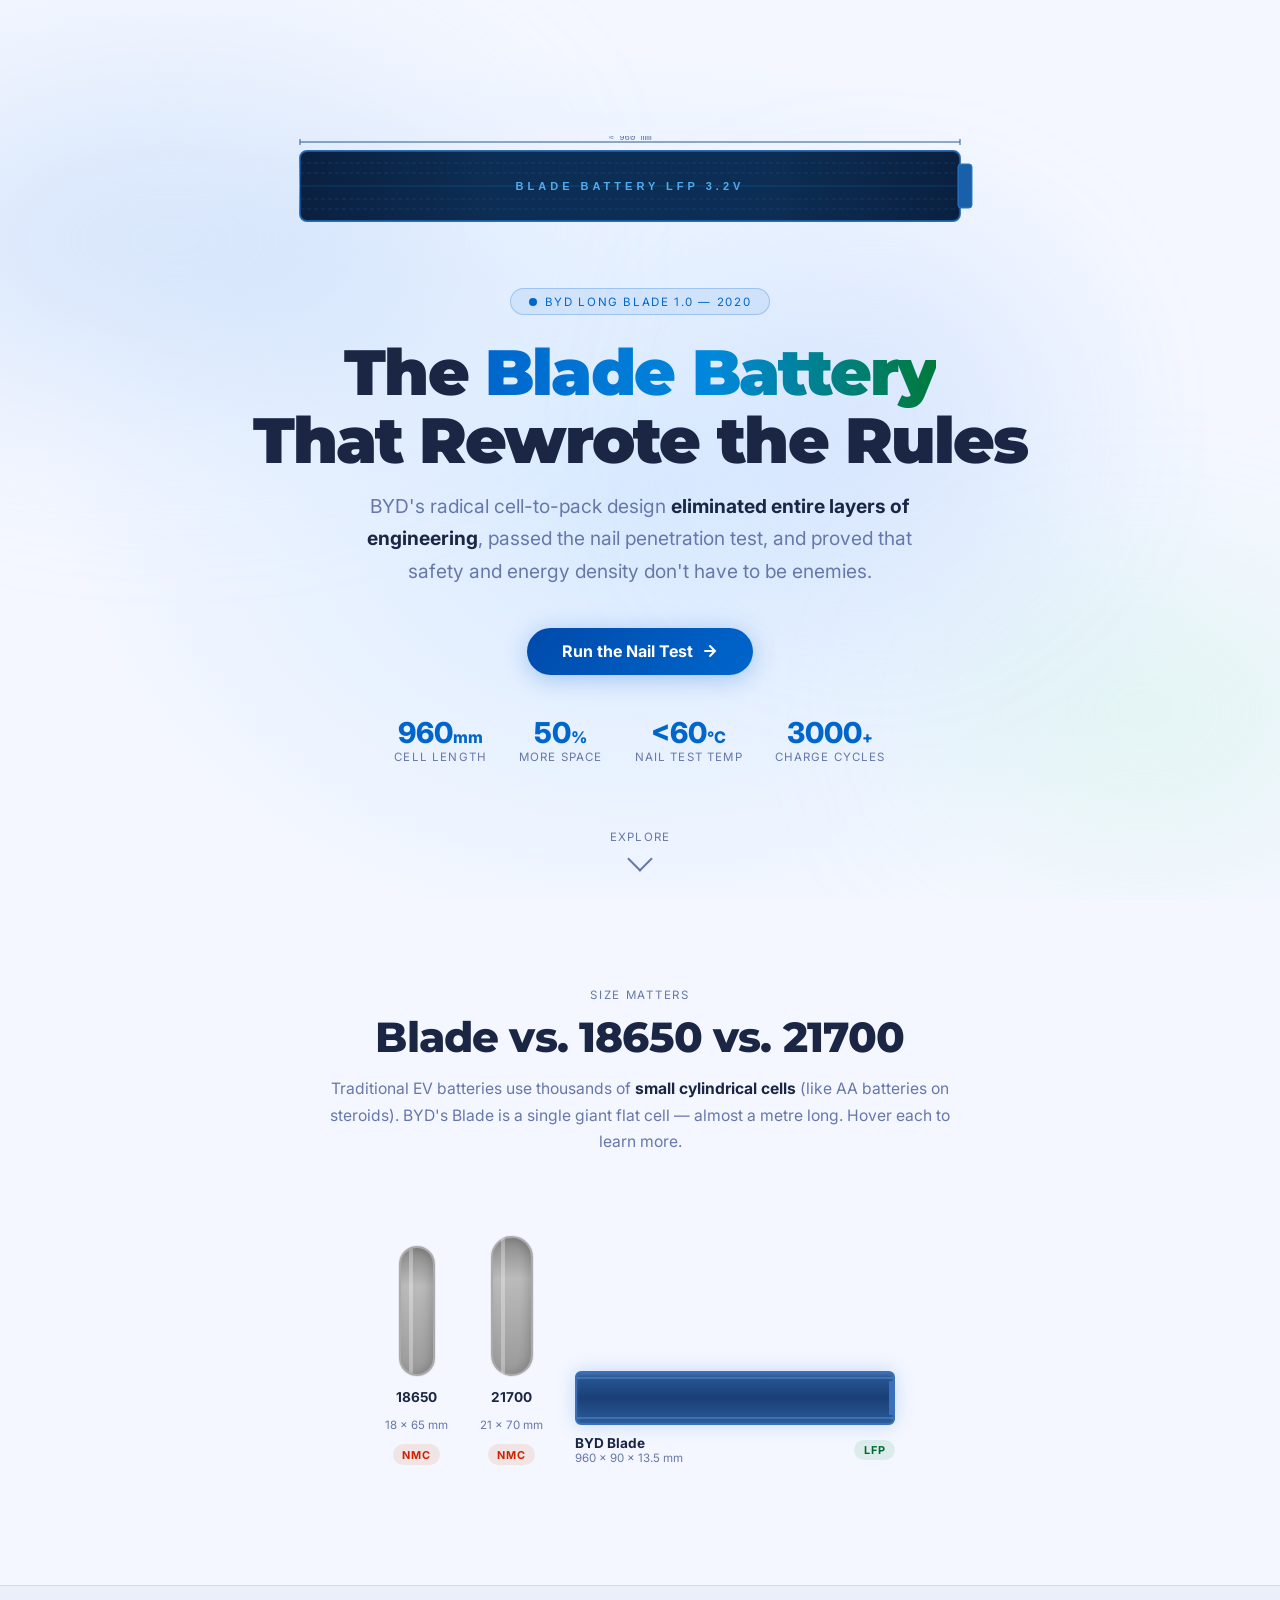
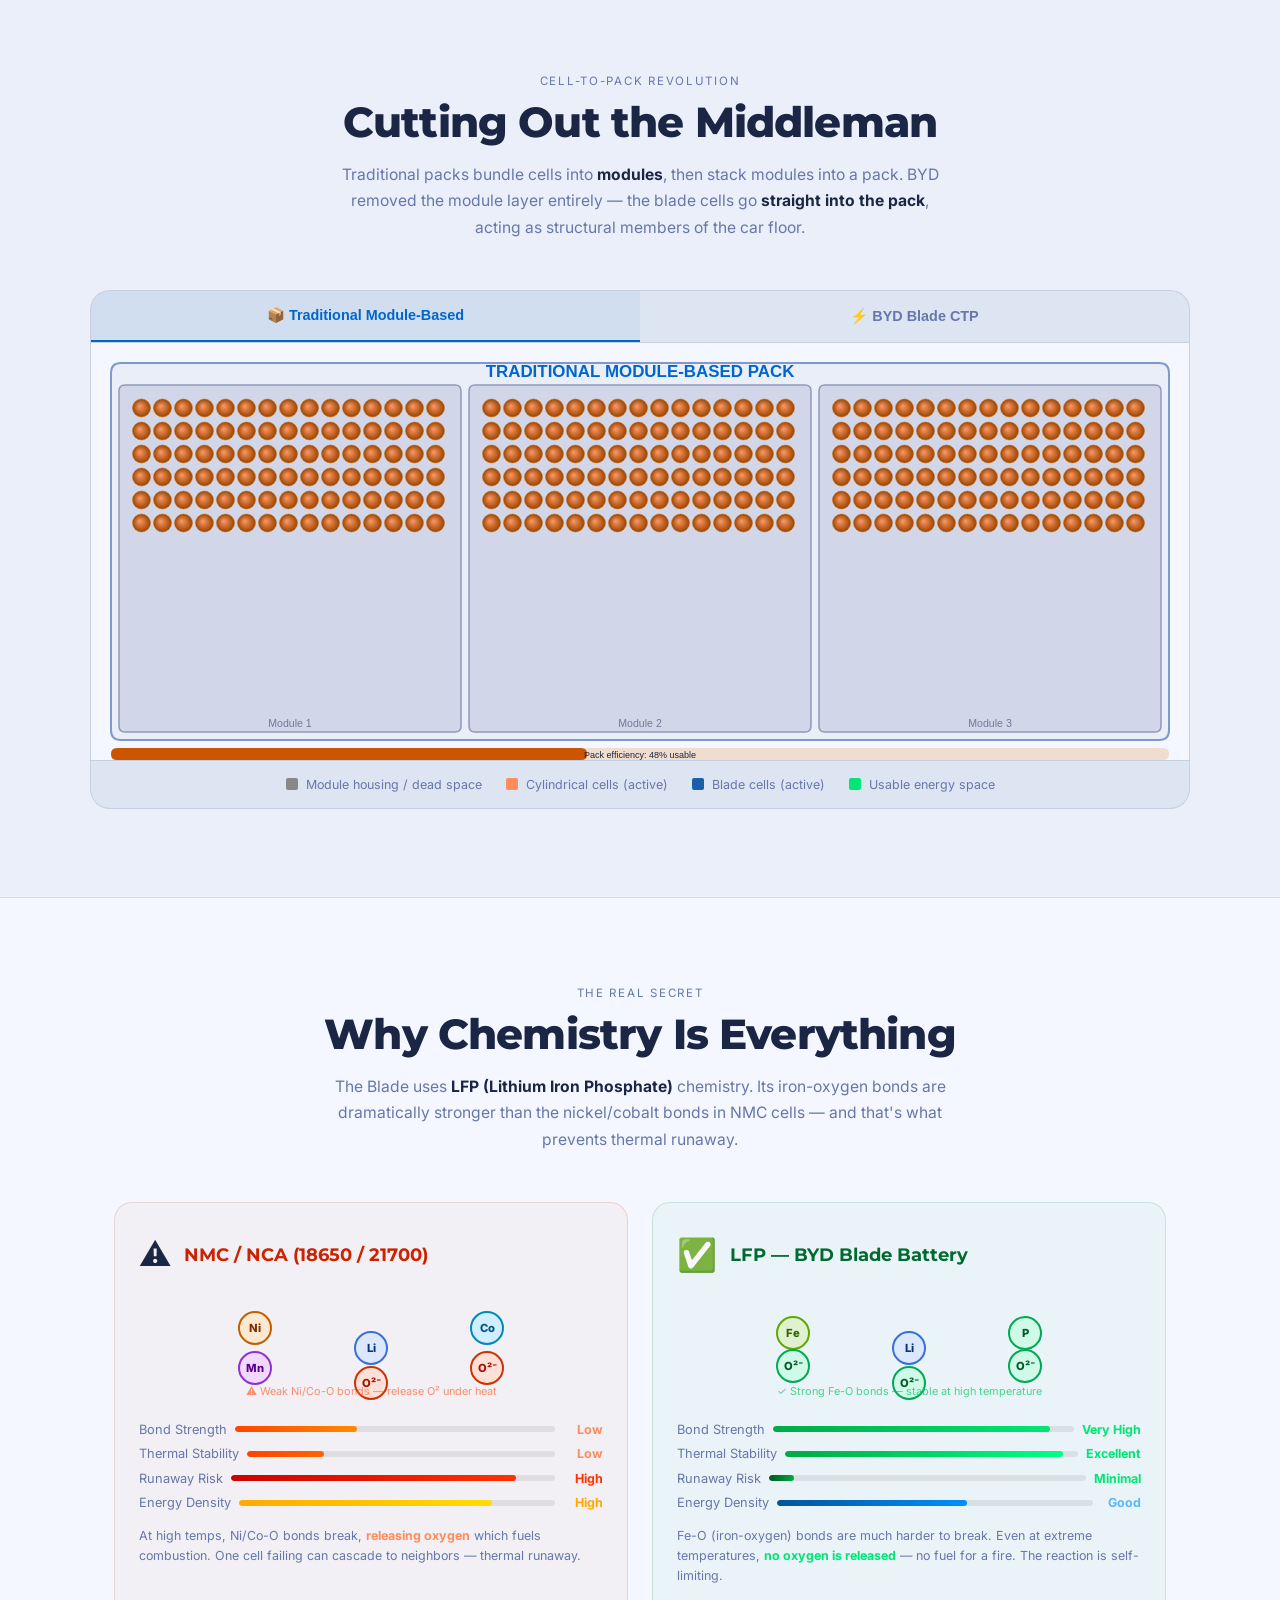
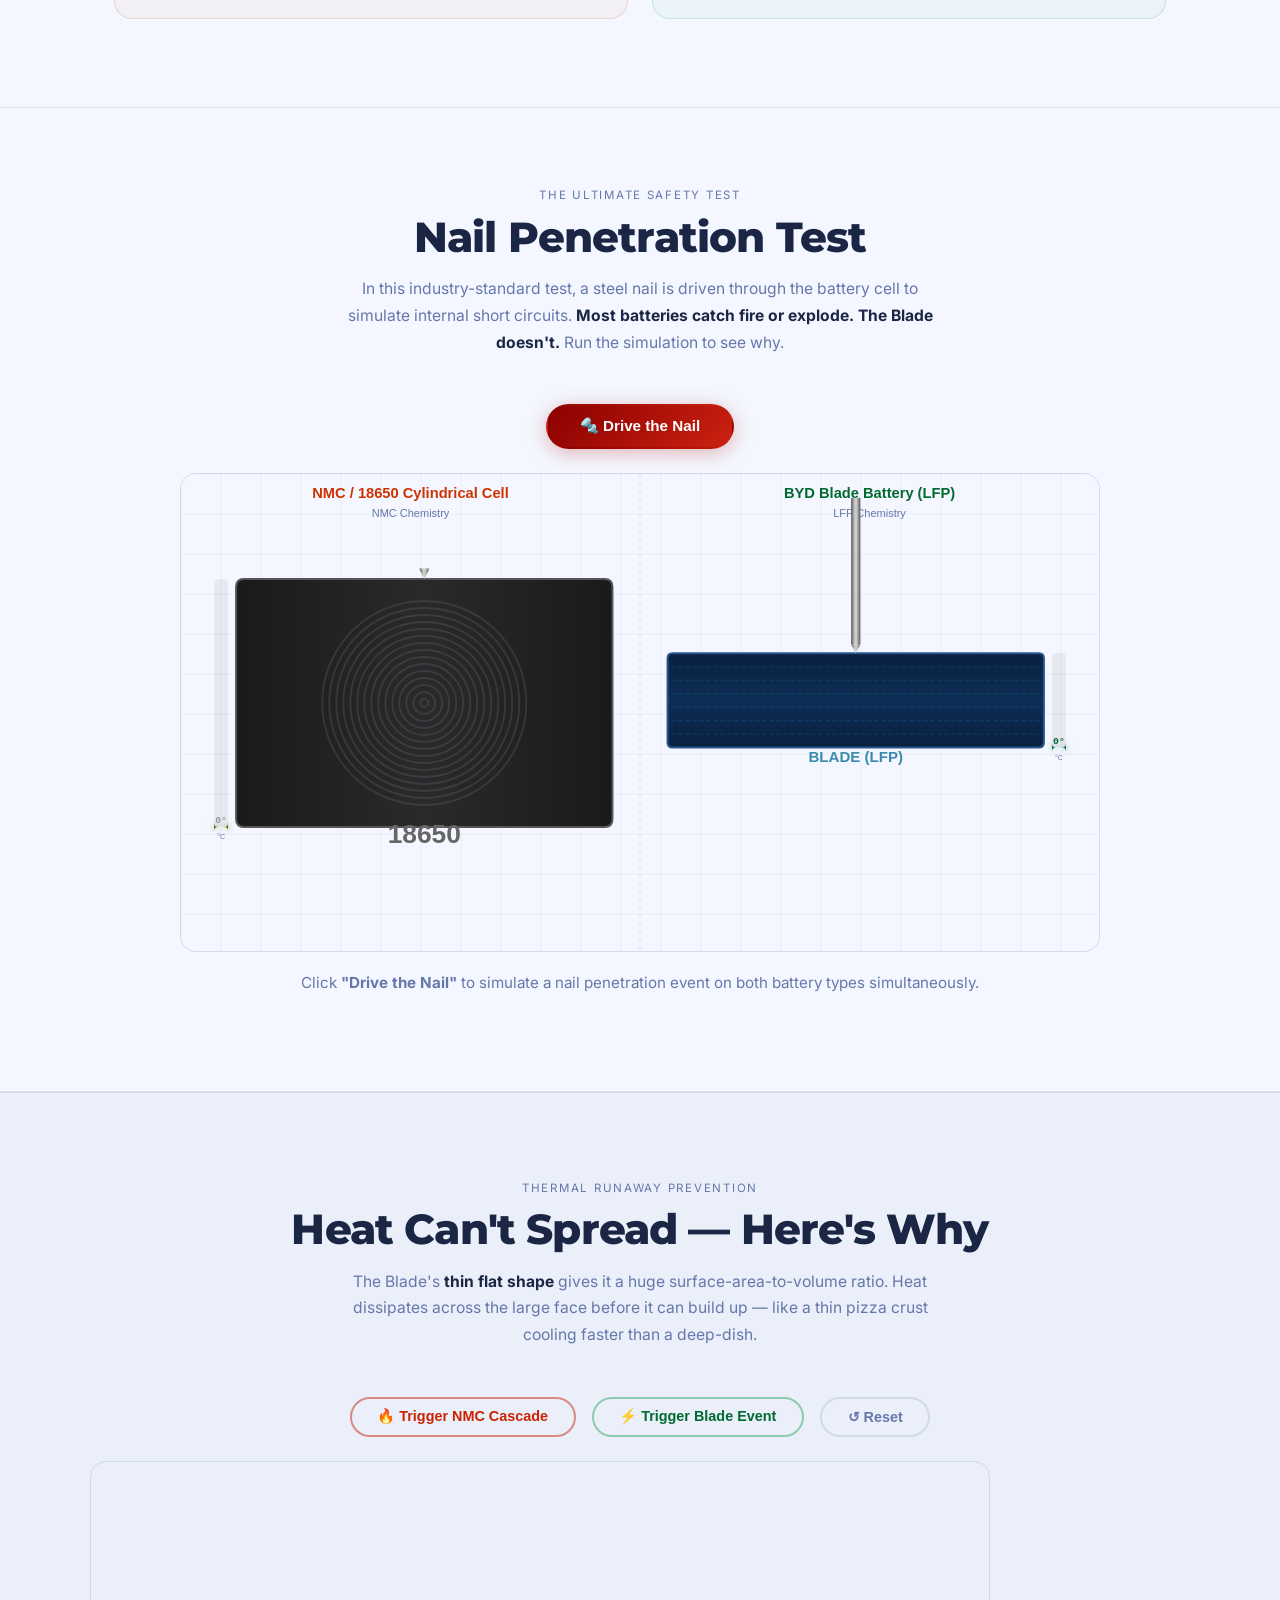
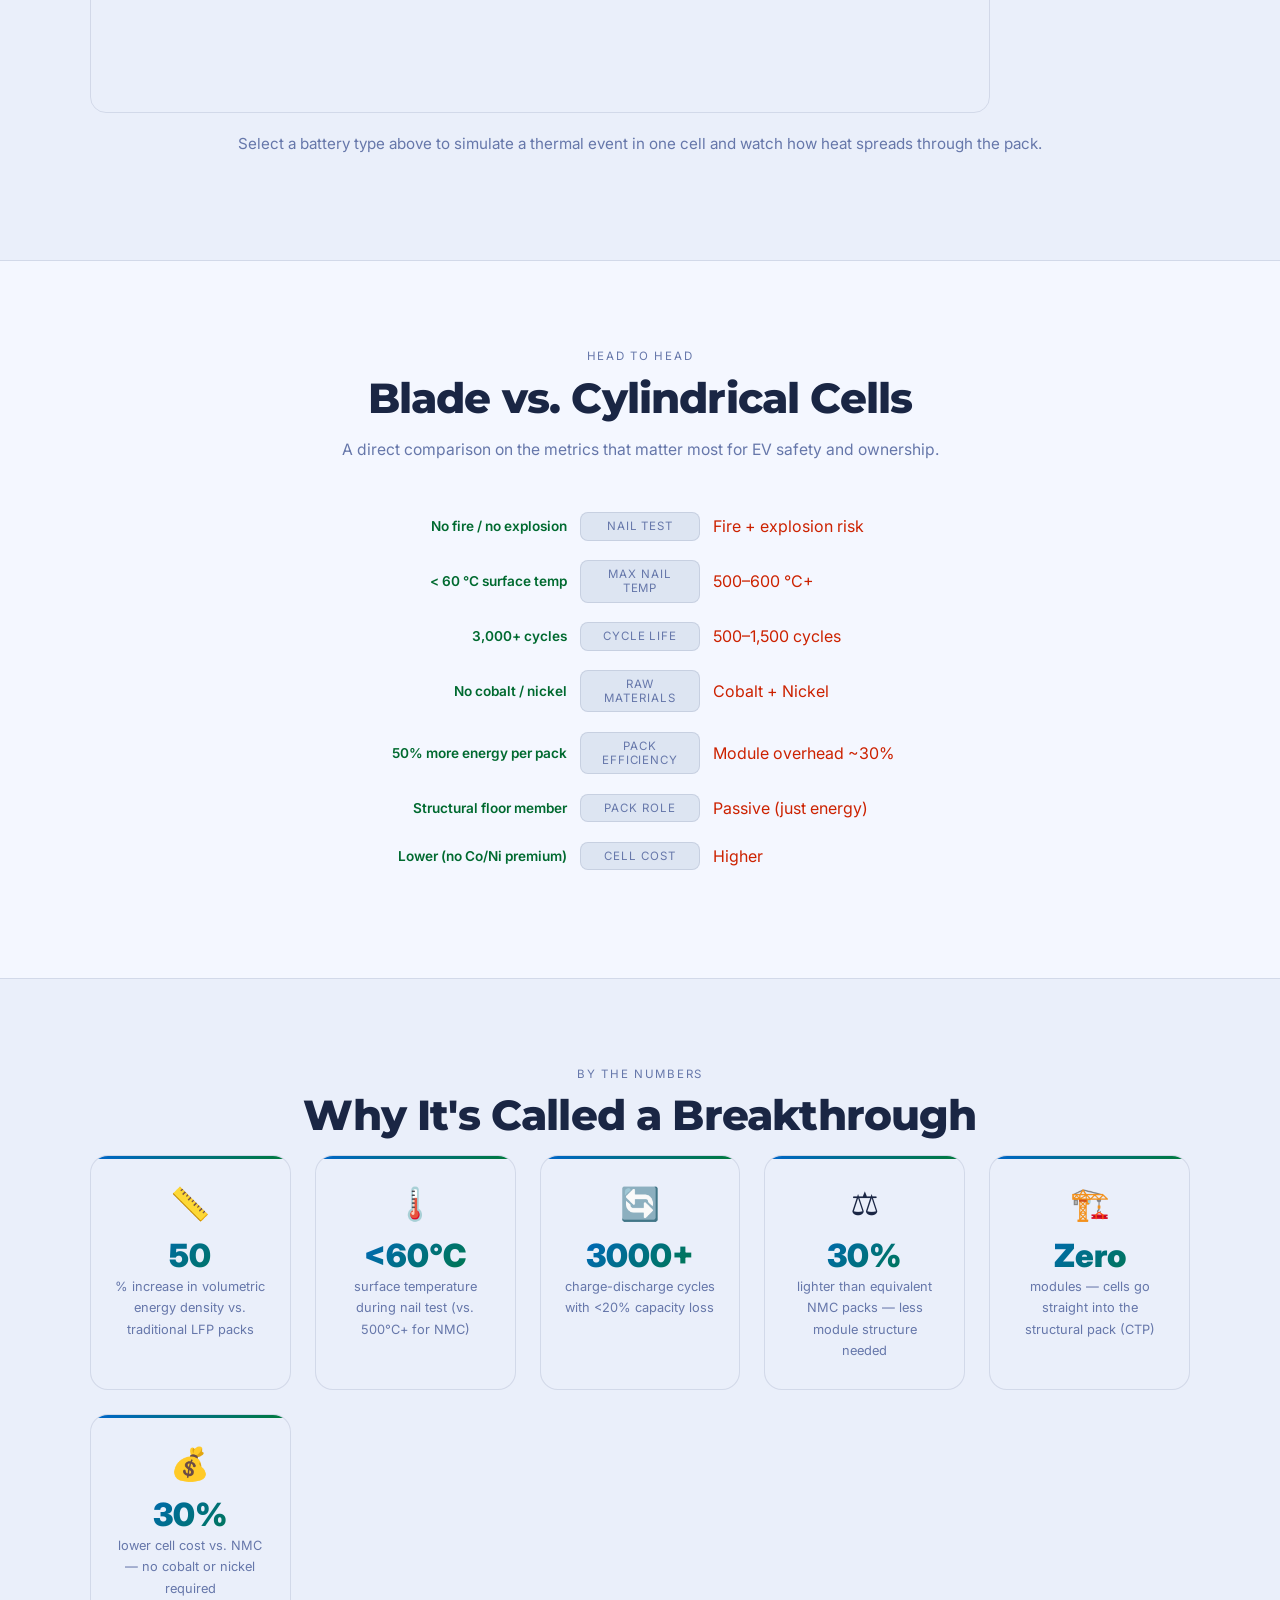
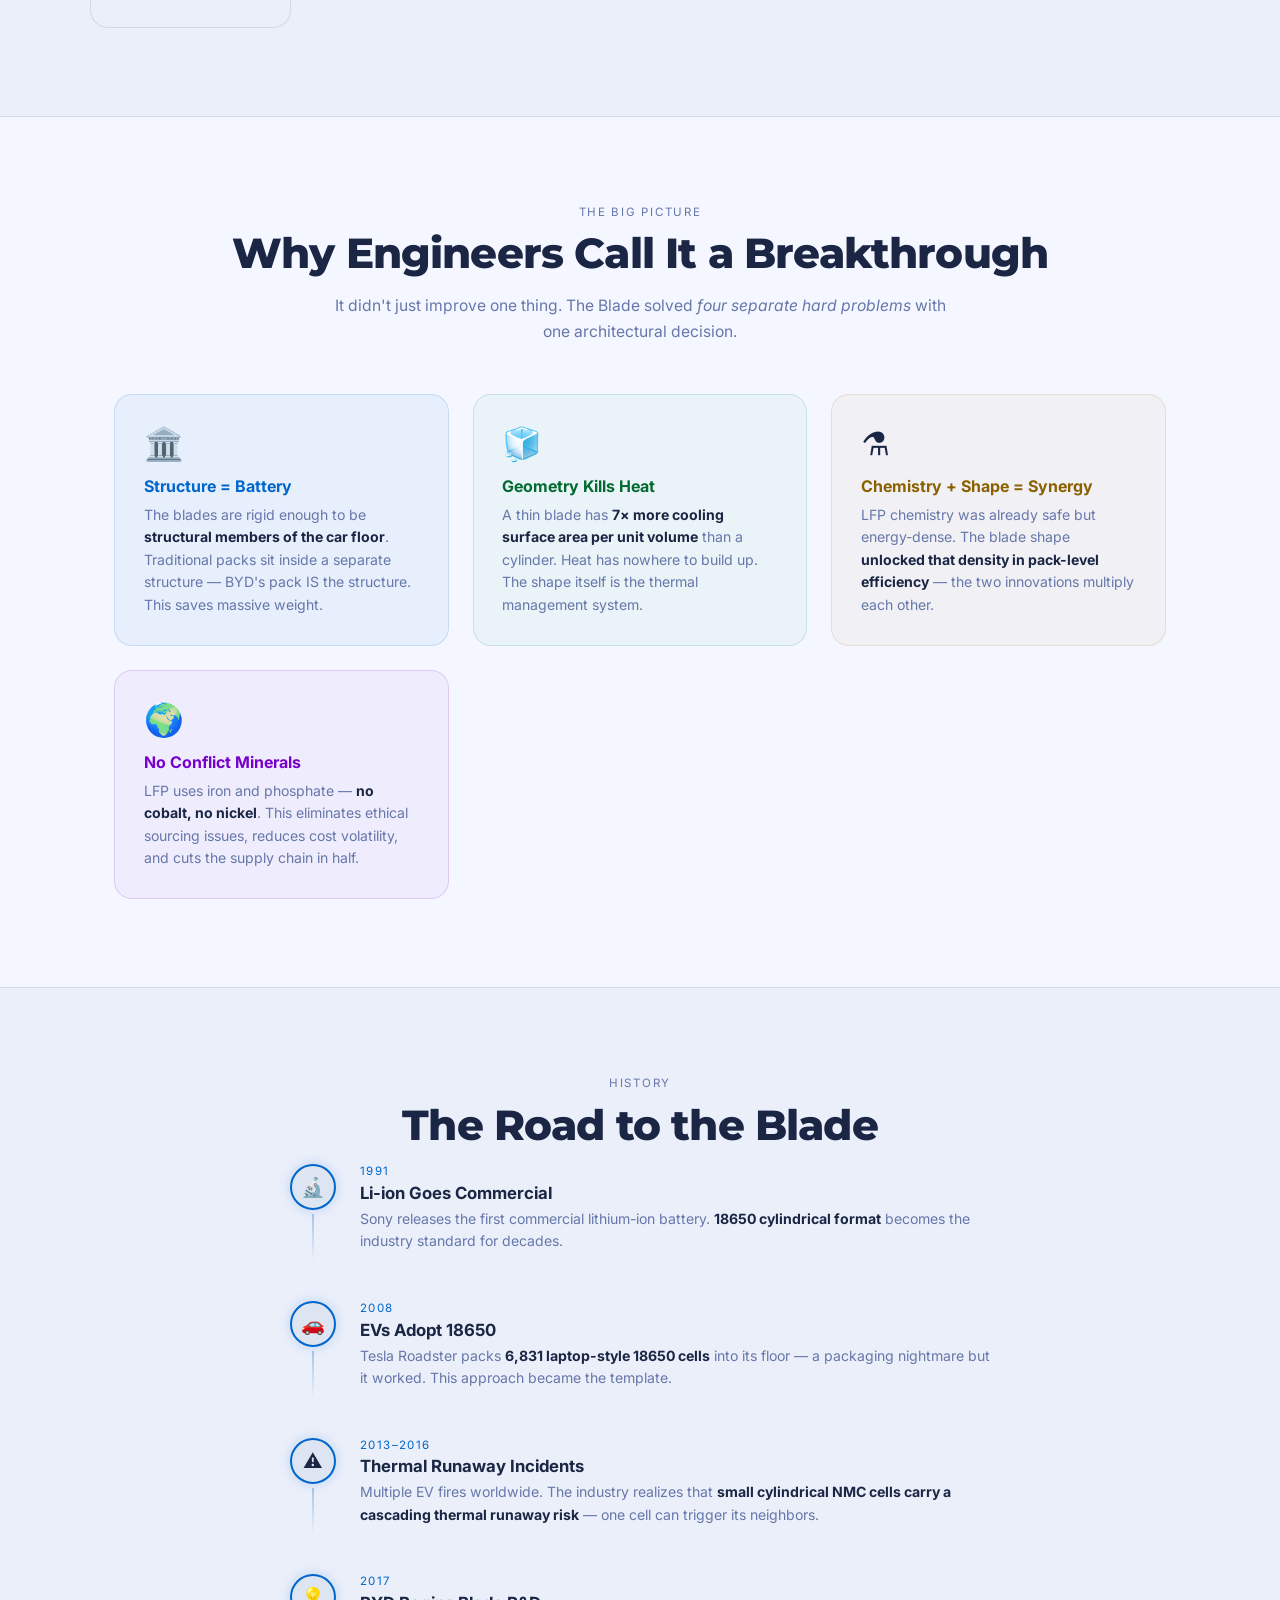
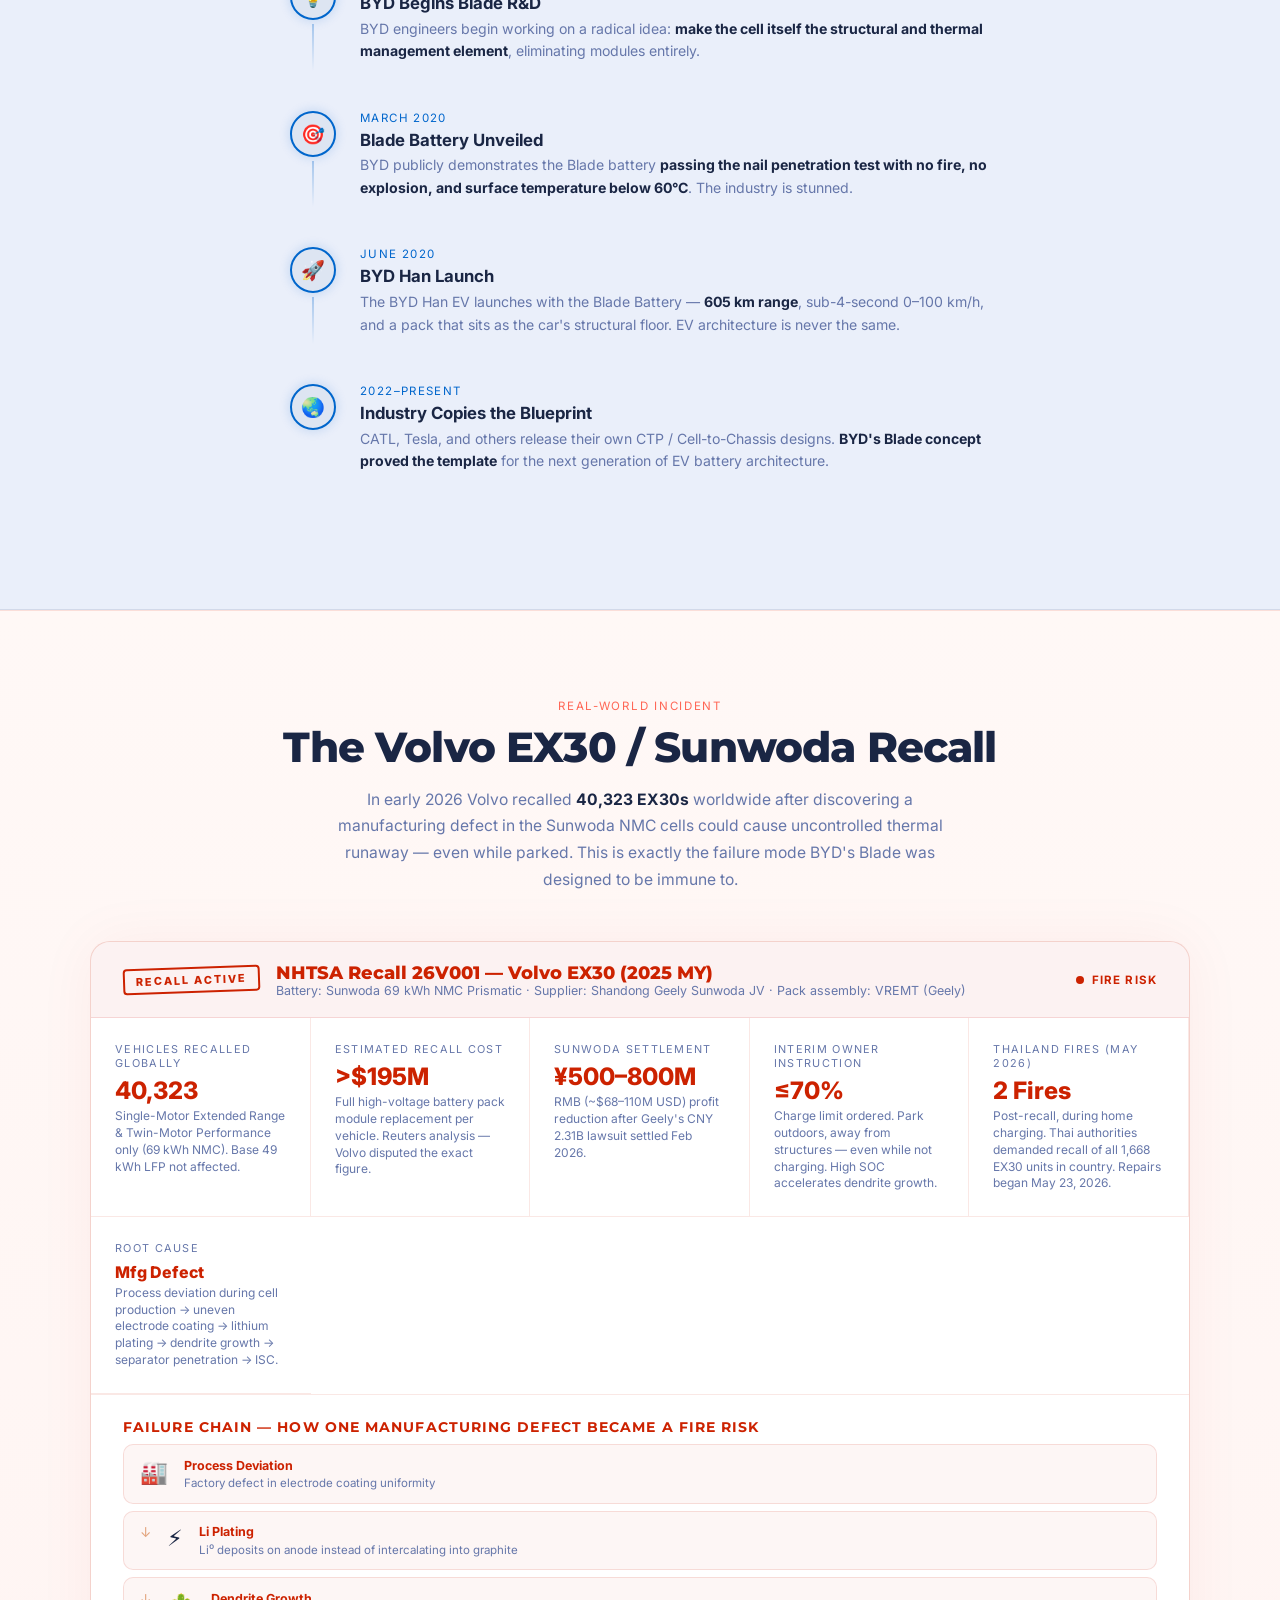
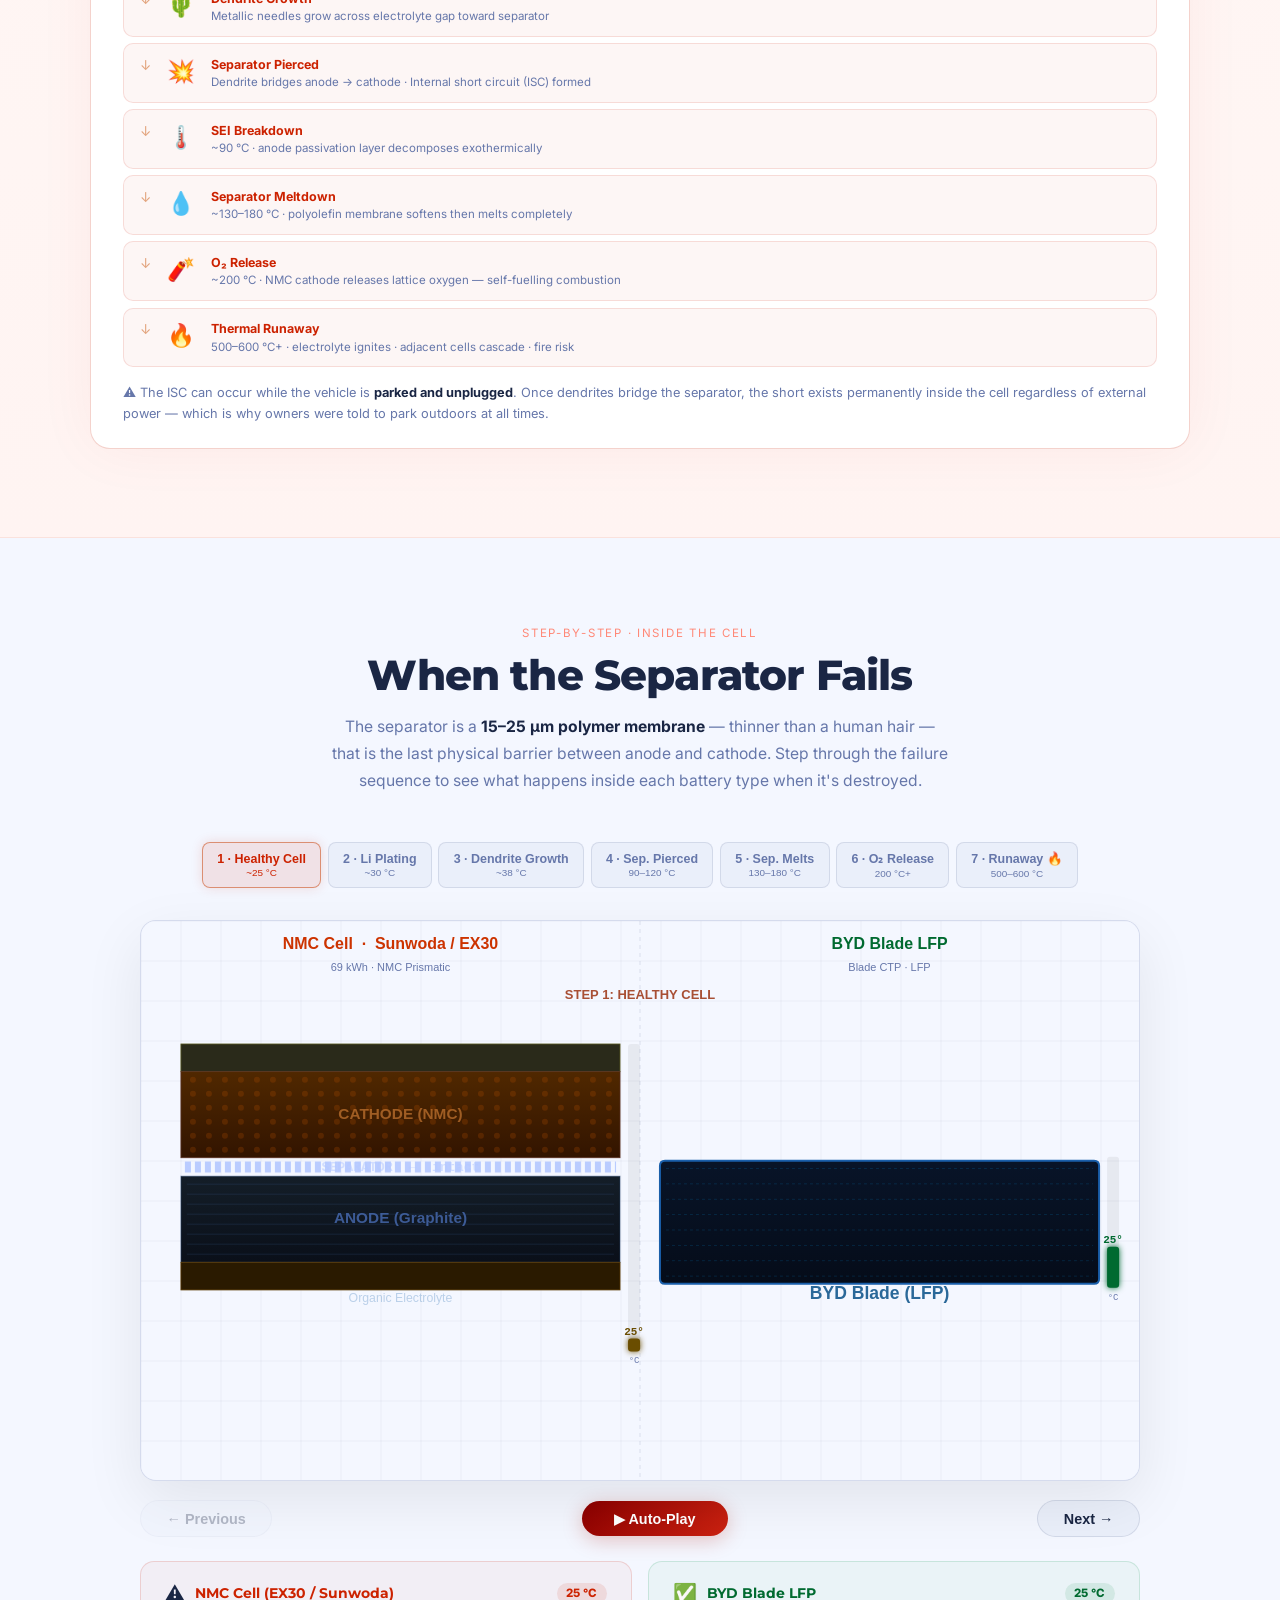
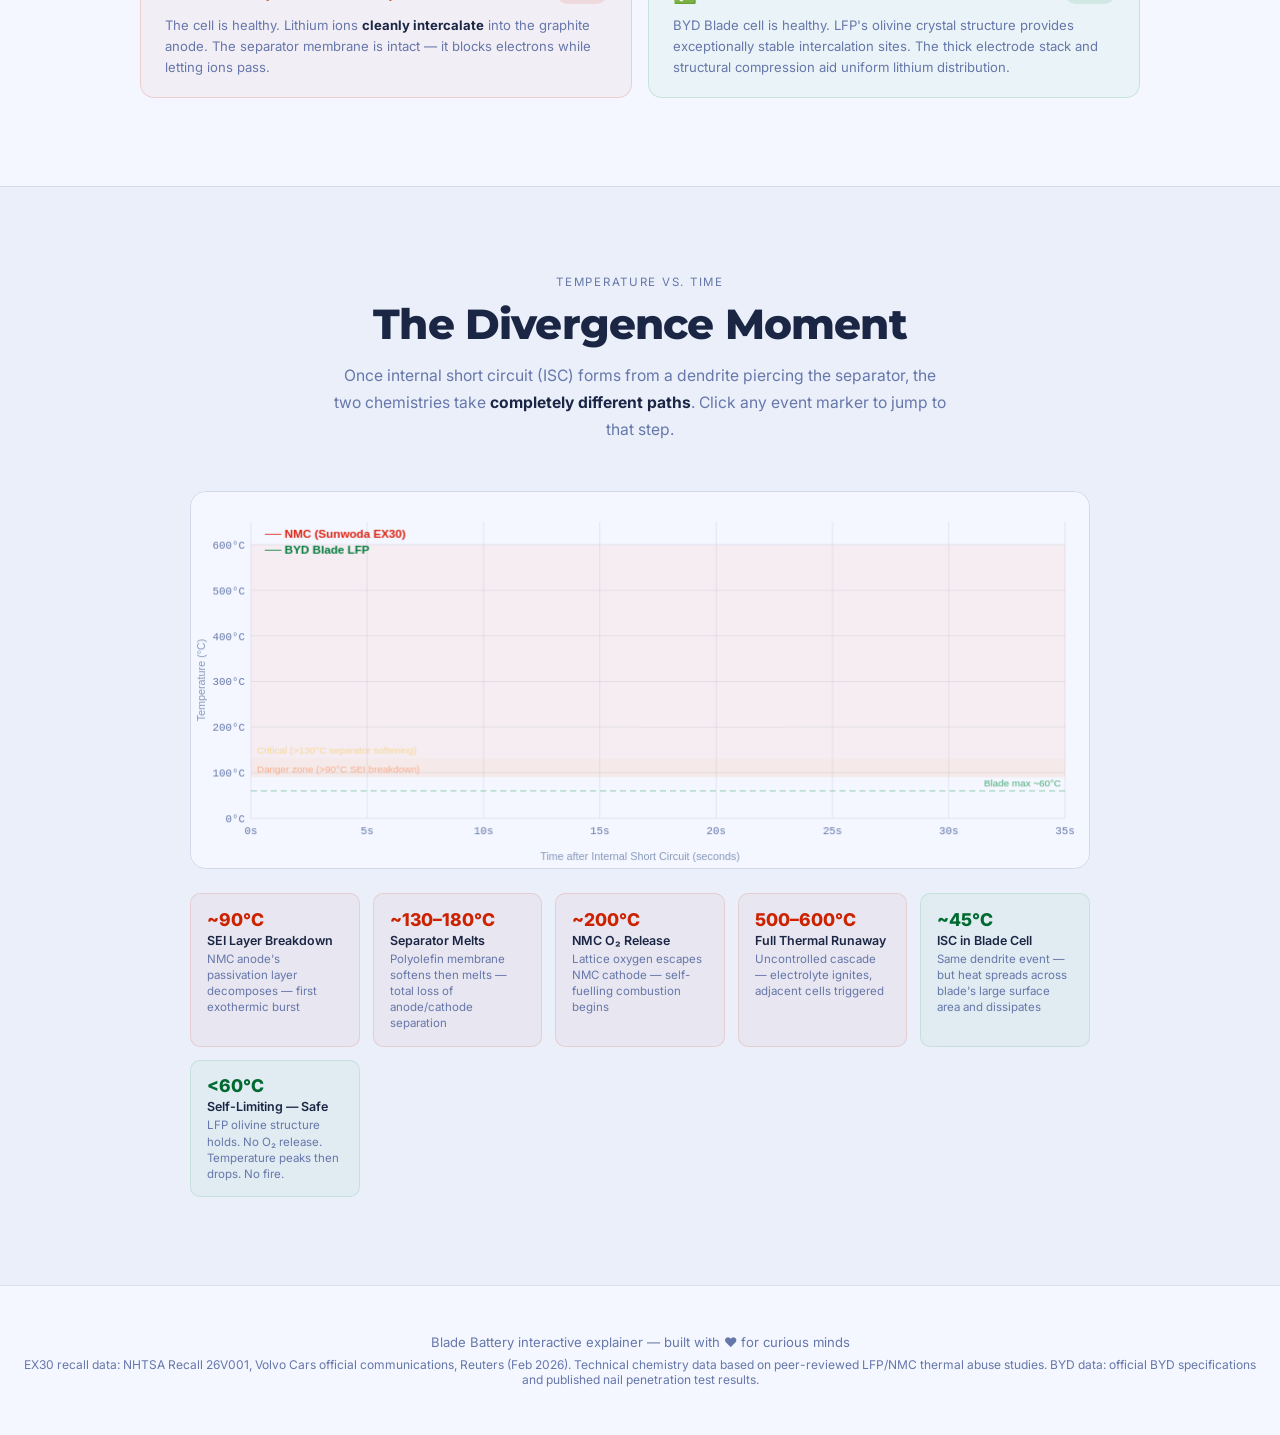
==== commit 8604ba5e: "Retheme bladebattery to light theme with Montserrat/Inter fonts - Replace dark theme (#030610 bg) wi" ====
--- a/bladebattery/index.html
+++ b/bladebattery/index.html
@@ -4,27 +4,31 @@
 <meta charset="UTF-8">
 <meta name="viewport" content="width=device-width, initial-scale=1.0">
 <title>BYD Blade Battery – How It Changed Everything</title>
+<link rel="preconnect" href="https://fonts.googleapis.com">
+<link rel="preconnect" href="https://fonts.gstatic.com" crossorigin>
+<link href="https://fonts.googleapis.com/css2?family=Inter:wght@400;500;600;700&family=Montserrat:wght@700;800;900&display=swap" rel="stylesheet">
 <style>
 :root{
-  --bg:#030610;
-  --bg2:#080f1e;
-  --bg3:#0d1828;
-  --blue:#0090ff;
-  --blue2:#00c3ff;
-  --green:#00e676;
-  --green2:#69ffb4;
-  --red:#ff3b2a;
-  --orange:#ff8c00;
-  --yellow:#ffdc00;
-  --gold:#ffa800;
-  --text:#d8e8ff;
-  --muted:#5a7099;
-  --border:rgba(255,255,255,0.07);
+  --bg:#f4f7ff;
+  --bg2:#eaeffa;
+  --bg3:#dde5f2;
+  --blue:#0066cc;
+  --blue2:#0088dd;
+  --green:#007a3a;
+  --green2:#00aa55;
+  --red:#cc2211;
+  --orange:#bb6600;
+  --yellow:#aa8800;
+  --gold:#aa7700;
+  --text:#1a2644;
+  --muted:#6677aa;
+  --border:rgba(0,20,80,0.1);
   --byd-blue:#0055b3;
 }
 *{margin:0;padding:0;box-sizing:border-box;}
 html{scroll-behavior:smooth;}
-body{background:var(--bg);color:var(--text);font-family:'Segoe UI',system-ui,sans-serif;overflow-x:hidden;}
+body{background:var(--bg);color:var(--text);font-family:'Inter',system-ui,sans-serif;overflow-x:hidden;}
+h1,h2,h3,h4,h5,h6{font-family:'Montserrat',sans-serif;}
 
 /* ═══ HERO ═══════════════════════════ */
 .hero{
@@ -34,12 +38,12 @@
 }
 .hero-bg{
   position:absolute;inset:0;
-  background:radial-gradient(ellipse at 50% 55%,#041530 0%,#030610 65%);
+  background:radial-gradient(ellipse at 50% 55%,#d8eaff 0%,#f4f7ff 65%);
 }
 .orb{position:absolute;border-radius:50%;filter:blur(100px);pointer-events:none;}
-.ob1{width:600px;height:300px;background:#002050;top:10%;left:-10%;opacity:.5;animation:oDrift 12s ease-in-out infinite;}
-.ob2{width:400px;height:200px;background:#003a00;bottom:10%;right:-5%;opacity:.4;animation:oDrift 9s 4s ease-in-out infinite;}
-.ob3{width:300px;height:300px;background:#002850;top:30%;right:20%;opacity:.3;animation:oDrift 15s 2s ease-in-out infinite;}
+.ob1{width:600px;height:300px;background:#b8d4f8;top:10%;left:-10%;opacity:.5;animation:oDrift 12s ease-in-out infinite;}
+.ob2{width:400px;height:200px;background:#b8f0d8;bottom:10%;right:-5%;opacity:.4;animation:oDrift 9s 4s ease-in-out infinite;}
+.ob3{width:300px;height:300px;background:#b8ccf8;top:30%;right:20%;opacity:.3;animation:oDrift 15s 2s ease-in-out infinite;}
 @keyframes oDrift{0%,100%{transform:translate(0,0);}50%{transform:translate(30px,20px);}}
 
 /* HERO BLADE VISUAL */
@@ -53,12 +57,12 @@
 .hero-content{position:relative;z-index:2;}
 .hero-tag{
   display:inline-flex;align-items:center;gap:.5rem;
-  background:rgba(0,144,255,.12);border:1px solid rgba(0,144,255,.35);
-  color:#5ab8ff;font-size:.72rem;letter-spacing:.14em;text-transform:uppercase;
+  background:rgba(0,100,204,.08);border:1px solid rgba(0,100,204,.25);
+  color:#0066cc;font-size:.72rem;letter-spacing:.14em;text-transform:uppercase;
   padding:.35rem 1.1rem;border-radius:99px;margin-bottom:1.5rem;
   animation:fadeUp .7s ease both;
 }
-.byd-dot{width:8px;height:8px;background:#0090ff;border-radius:50%;animation:pulse 2s ease-in-out infinite;}
+.byd-dot{width:8px;height:8px;background:#0066cc;border-radius:50%;animation:pulse 2s ease-in-out infinite;}
 @keyframes pulse{0%,100%{opacity:1;transform:scale(1);}50%{opacity:.4;transform:scale(.7);}}
 
 h1.hero-title{
@@ -67,7 +71,7 @@
   animation:fadeUp .8s .1s ease both;
 }
 .hl-blade{
-  background:linear-gradient(90deg,#0090ff,#00c3ff,#00e676);
+  background:linear-gradient(90deg,#0066cc,#0088dd,#007a3a);
   -webkit-background-clip:text;-webkit-text-fill-color:transparent;background-clip:text;
 }
 .hero-sub{
@@ -79,14 +83,14 @@
 
 .hero-cta{
   display:inline-flex;align-items:center;gap:.6rem;
-  background:linear-gradient(135deg,#004aaa,#0090ff);
+  background:linear-gradient(135deg,#004aaa,#0066cc);
   color:#fff;font-weight:700;font-size:1rem;
   padding:.85rem 2.2rem;border-radius:99px;text-decoration:none;
-  box-shadow:0 4px 24px rgba(0,144,255,.4);
+  box-shadow:0 4px 24px rgba(0,100,204,.3);
   transition:transform .2s,box-shadow .2s;
   animation:fadeUp .8s .3s ease both;
 }
-.hero-cta:hover{transform:translateY(-2px);box-shadow:0 8px 36px rgba(0,144,255,.6);}
+.hero-cta:hover{transform:translateY(-2px);box-shadow:0 8px 36px rgba(0,100,204,.5);}
 
 .hero-stats{
   display:flex;gap:2rem;flex-wrap:wrap;justify-content:center;
@@ -94,7 +98,7 @@
   animation:fadeUp .8s .5s ease both;
 }
 .hstat{text-align:center;}
-.hstat-num{font-size:1.8rem;font-weight:800;color:#00c3ff;}
+.hstat-num{font-size:1.8rem;font-weight:800;color:#0066cc;}
 .hstat-lbl{font-size:.72rem;color:var(--muted);text-transform:uppercase;letter-spacing:.1em;}
 
 @keyframes fadeUp{from{opacity:0;transform:translateY(20px);}to{opacity:1;transform:none;}}
@@ -131,42 +135,42 @@
 
 .cell-18650{
   width:36px;height:130px;border-radius:18px;
-  background:linear-gradient(180deg,#555 0%,#888 30%,#666 100%);
-  border:2px solid #777;
-  box-shadow:inset -4px 0 8px rgba(0,0,0,.4),0 0 0 1px rgba(255,255,255,.08);
+  background:linear-gradient(180deg,#888 0%,#bbb 30%,#999 100%);
+  border:2px solid #aaa;
+  box-shadow:inset -4px 0 8px rgba(0,0,0,.15),0 0 0 1px rgba(0,0,0,.06);
   position:relative;overflow:hidden;
 }
 .cell-21700{
   width:42px;height:140px;border-radius:21px;
-  background:linear-gradient(180deg,#555 0%,#888 30%,#666 100%);
-  border:2px solid #777;
-  box-shadow:inset -4px 0 8px rgba(0,0,0,.4),0 0 0 1px rgba(255,255,255,.08);
+  background:linear-gradient(180deg,#888 0%,#bbb 30%,#999 100%);
+  border:2px solid #aaa;
+  box-shadow:inset -4px 0 8px rgba(0,0,0,.15),0 0 0 1px rgba(0,0,0,.06);
   position:relative;
 }
 .cell-stripe{
   position:absolute;top:0;left:8px;width:4px;height:100%;
-  background:rgba(255,255,255,.12);border-radius:2px;
+  background:rgba(255,255,255,.3);border-radius:2px;
 }
 
 .cell-blade-wrap{
   width:320px;height:54px;
-  background:linear-gradient(180deg,#1a3a6a 0%,#0d2244 50%,#1a3a6a 100%);
-  border:2px solid #2a5590;
+  background:linear-gradient(180deg,#2a5a9a 0%,#1a3f75 50%,#2a5a9a 100%);
+  border:2px solid #3a70bb;
   border-radius:6px;
-  box-shadow:0 0 30px rgba(0,144,255,.25),inset 0 2px 4px rgba(255,255,255,.08);
+  box-shadow:0 0 20px rgba(0,100,204,.2),inset 0 2px 4px rgba(255,255,255,.15);
   position:relative;overflow:hidden;
 }
 .blade-inner-stripe{
   position:absolute;top:4px;left:0;right:0;height:2px;
-  background:rgba(0,195,255,.2);
+  background:rgba(100,180,255,.3);
 }
 .blade-inner-stripe2{
   position:absolute;bottom:4px;left:0;right:0;height:2px;
-  background:rgba(0,195,255,.2);
+  background:rgba(100,180,255,.3);
 }
 .blade-end-cap{
   position:absolute;right:-6px;top:8px;bottom:8px;width:10px;
-  background:#2a5590;border-radius:0 4px 4px 0;
+  background:#3a70bb;border-radius:0 4px 4px 0;
 }
 
 .cell-name{font-size:.85rem;font-weight:700;color:var(--text);}
@@ -175,17 +179,17 @@
   font-size:.68rem;font-weight:700;letter-spacing:.08em;
   padding:.2rem .6rem;border-radius:99px;
 }
-.chem-nmc{background:rgba(255,80,0,.15);color:#ff8c5a;}
-.chem-lfp{background:rgba(0,230,118,.12);color:#00e676;}
+.chem-nmc{background:rgba(200,60,0,.1);color:#cc2200;}
+.chem-lfp{background:rgba(0,140,60,.1);color:#006a30;}
 
 .cell-tooltip{
   position:absolute;bottom:calc(100% + 10px);left:50%;transform:translateX(-50%);
-  background:#0d1828;border:1px solid var(--border);
+  background:#ffffff;border:1px solid var(--border);
   border-radius:10px;padding:.8rem 1rem;
   font-size:.78rem;line-height:1.5;white-space:nowrap;
   color:var(--text);pointer-events:none;
   opacity:0;transition:opacity .2s;z-index:10;
-  box-shadow:0 8px 24px rgba(0,0,0,.5);
+  box-shadow:0 8px 24px rgba(0,20,80,.12);
 }
 .cell-item:hover .cell-tooltip{opacity:1;}
 
@@ -202,7 +206,7 @@
   font-size:.9rem;font-weight:600;color:var(--muted);
   transition:all .25s;border:none;background:none;
 }
-.ctp-tab.active{color:var(--blue2);background:rgba(0,195,255,.07);border-bottom:2px solid var(--blue2);}
+.ctp-tab.active{color:var(--blue);background:rgba(0,100,204,.06);border-bottom:2px solid var(--blue);}
 
 #ctpCanvas{display:block;width:100%;height:auto;}
 
@@ -222,16 +226,16 @@
   position:relative;overflow:hidden;
 }
 .chem-nmc-card{
-  background:rgba(255,60,0,.06);border:1px solid rgba(255,60,0,.2);
+  background:rgba(200,50,0,.04);border:1px solid rgba(200,50,0,.15);
 }
 .chem-lfp-card{
-  background:rgba(0,230,118,.05);border:1px solid rgba(0,230,118,.2);
+  background:rgba(0,140,60,.04);border:1px solid rgba(0,140,60,.15);
 }
 .chem-head{display:flex;align-items:center;gap:.8rem;margin-bottom:1.5rem;}
 .chem-icon{font-size:2rem;}
 .chem-head h3{font-size:1.1rem;font-weight:700;}
-.chem-nmc-card .chem-head h3{color:#ff8c5a;}
-.chem-lfp-card .chem-head h3{color:#00e676;}
+.chem-nmc-card .chem-head h3{color:#cc2200;}
+.chem-lfp-card .chem-head h3{color:#006a30;}
 
 .molecule-wrap{
   display:flex;align-items:center;justify-content:center;
@@ -245,30 +249,30 @@
   font-size:.7rem;font-weight:800;position:absolute;
   border:2px solid transparent;
 }
-.atom-li{background:#1a3a6e;border-color:#3a6fd8;color:#8ab4f8;}
-.atom-ni{background:#3a1800;border-color:#c06000;color:#ffaa60;}
-.atom-mn{background:#2a0040;border-color:#9030d0;color:#cc80ff;}
-.atom-co{background:#002a3a;border-color:#0088bb;color:#40ccff;}
+.atom-li{background:#dce8ff;border-color:#3a6fd8;color:#0a3080;}
+.atom-ni{background:#ffe8d0;border-color:#c06000;color:#803000;}
+.atom-mn{background:#f0d8ff;border-color:#9030d0;color:#600090;}
+.atom-co{background:#d0eeff;border-color:#0088bb;color:#005580;}
 .atom-o{
-  background:#3a0000;border-color:#cc3300;color:#ff8888;
+  background:#ffe0d8;border-color:#cc3300;color:#aa1100;
   animation:oVibrate 1.5s ease-in-out infinite;
 }
-.atom-fe{background:#1a2a10;border-color:#60aa00;color:#aade60;}
-.atom-p{background:#003a1a;border-color:#00aa55;color:#50ff99;}
-.atom-lfp-o{background:#003a1a;border-color:#00aa55;color:#50ff99;}
+.atom-fe{background:#e0f0d0;border-color:#60aa00;color:#306600;}
+.atom-p{background:#d0fae8;border-color:#00aa55;color:#005a2a;}
+.atom-lfp-o{background:#d0fae8;border-color:#00aa55;color:#005a2a;}
 
 @keyframes oVibrate{0%,100%{transform:translate(0,0);}25%{transform:translate(1px,-1px);}75%{transform:translate(-1px,1px);}}
 
 .bond{
   position:absolute;height:2px;transform-origin:left center;
-  background:rgba(255,100,50,.4);border-radius:2px;
-}
-.bond-lfp{background:rgba(0,200,100,.4);}
+  background:rgba(200,80,40,.35);border-radius:2px;
+}
+.bond-lfp{background:rgba(0,160,80,.35);}
 
 .chem-prop{display:flex;flex-direction:column;gap:.6rem;}
 .prop-row{display:flex;align-items:center;justify-content:space-between;gap:.5rem;}
 .prop-label{font-size:.8rem;color:var(--muted);}
-.prop-bar-wrap{flex:1;height:6px;background:rgba(255,255,255,.07);border-radius:99px;overflow:hidden;}
+.prop-bar-wrap{flex:1;height:6px;background:rgba(0,0,0,.08);border-radius:99px;overflow:hidden;}
 .prop-bar{height:100%;border-radius:99px;transition:width 1.2s ease;}
 .prop-val{font-size:.78rem;font-weight:700;min-width:40px;text-align:right;}
 
@@ -290,19 +294,19 @@
   font-size:.95rem;font-weight:700;cursor:pointer;transition:all .25s;
 }
 #nail-run{
-  background:linear-gradient(135deg,#8b0000,#ff3b2a);
-  color:#fff;box-shadow:0 4px 20px rgba(255,59,42,.35);
-}
-#nail-run:hover{box-shadow:0 6px 30px rgba(255,59,42,.6);transform:translateY(-1px);}
+  background:linear-gradient(135deg,#8b0000,#cc2211);
+  color:#fff;box-shadow:0 4px 20px rgba(180,30,10,.3);
+}
+#nail-run:hover{box-shadow:0 6px 30px rgba(180,30,10,.5);transform:translateY(-1px);}
 #nail-run.resetting{
-  background:rgba(255,255,255,.08);border-color:rgba(255,255,255,.2);
+  background:rgba(0,0,0,.06);border-color:rgba(0,0,0,.15);
   color:var(--muted);box-shadow:none;
 }
 
 .nail-canvas-wrap{
   border-radius:16px;overflow:hidden;
   border:1px solid var(--border);
-  background:#04080f;
+  background:#edf2ff;
   position:relative;
 }
 #nailCanvas{display:block;width:100%;height:auto;}
@@ -313,8 +317,8 @@
   transition:opacity .4s;
 }
 .nail-status .hi{color:var(--text);font-weight:600;}
-.nail-status .danger{color:#ff6b55;}
-.nail-status .safe{color:#00e676;}
+.nail-status .danger{color:#cc2200;}
+.nail-status .safe{color:#006a30;}
 
 /* ═══ THERMAL CANVAS ══════════════════ */
 #thermalCanvas{display:block;width:100%;height:auto;border-radius:16px;border:1px solid var(--border);}
@@ -324,12 +328,12 @@
   padding:.6rem 1.6rem;border-radius:99px;border:2px solid;
   font-size:.9rem;font-weight:600;cursor:pointer;transition:all .25s;background:none;
 }
-.th-btn-nmc{border-color:rgba(255,59,42,.5);color:#ff8c5a;}
-.th-btn-nmc:hover,.th-btn-nmc.active{background:rgba(255,59,42,.15);}
-.th-btn-blade{border-color:rgba(0,230,118,.4);color:#00e676;}
-.th-btn-blade:hover,.th-btn-blade.active{background:rgba(0,230,118,.1);}
+.th-btn-nmc{border-color:rgba(200,40,10,.5);color:#cc2200;}
+.th-btn-nmc:hover,.th-btn-nmc.active{background:rgba(200,40,10,.1);}
+.th-btn-blade{border-color:rgba(0,150,60,.4);color:#006a30;}
+.th-btn-blade:hover,.th-btn-blade.active{background:rgba(0,150,60,.08);}
 .th-btn-reset{border-color:var(--border);color:var(--muted);}
-.th-btn-reset:hover{background:rgba(255,255,255,.05);}
+.th-btn-reset:hover{background:rgba(0,0,0,.05);}
 
 /* ═══ BREAKTHROUGH METRICS ════════════ */
 .breakthrough-grid{
@@ -351,7 +355,7 @@
 .bt-icon{font-size:2rem;margin-bottom:.8rem;display:block;}
 .bt-num{
   font-size:2rem;font-weight:900;
-  background:linear-gradient(135deg,#00c3ff,#00e676);
+  background:linear-gradient(135deg,#0066cc,#007a3a);
   -webkit-background-clip:text;-webkit-text-fill-color:transparent;background-clip:text;
 }
 .bt-label{font-size:.8rem;color:var(--muted);margin-top:.3rem;line-height:1.5;}
@@ -364,16 +368,16 @@
   transition:transform .3s;
 }
 .why-card:hover{transform:translateY(-5px);}
-.why-1{background:rgba(0,144,255,.06);border-color:rgba(0,144,255,.2);}
-.why-2{background:rgba(0,230,118,.05);border-color:rgba(0,230,118,.2);}
-.why-3{background:rgba(255,168,0,.05);border-color:rgba(255,168,0,.2);}
-.why-4{background:rgba(180,0,255,.05);border-color:rgba(180,0,255,.2);}
+.why-1{background:rgba(0,100,200,.05);border-color:rgba(0,100,200,.15);}
+.why-2{background:rgba(0,140,60,.04);border-color:rgba(0,140,60,.15);}
+.why-3{background:rgba(180,100,0,.04);border-color:rgba(180,100,0,.15);}
+.why-4{background:rgba(130,0,200,.04);border-color:rgba(130,0,200,.15);}
 .why-icon{font-size:2rem;margin-bottom:.8rem;}
 .why-title{font-size:1rem;font-weight:700;margin-bottom:.5rem;}
-.why-1 .why-title{color:#5ab8ff;}
-.why-2 .why-title{color:#00e676;}
-.why-3 .why-title{color:#ffa800;}
-.why-4 .why-title{color:#cc80ff;}
+.why-1 .why-title{color:#0066cc;}
+.why-2 .why-title{color:#006a30;}
+.why-3 .why-title{color:#8a6000;}
+.why-4 .why-title{color:#7700cc;}
 .why-desc{font-size:.88rem;color:var(--muted);line-height:1.6;}
 .why-desc strong{color:var(--text);}
 
@@ -391,12 +395,12 @@
   display:flex;align-items:center;justify-content:center;
   font-size:1.2rem;flex-shrink:0;
   background:var(--bg3);border:2px solid var(--blue);
-  box-shadow:0 0 12px rgba(0,144,255,.3);
-}
-.tl-line{flex:1;width:2px;background:linear-gradient(180deg,rgba(0,144,255,.4),transparent);margin-top:4px;}
+  box-shadow:0 0 12px rgba(0,100,204,.2);
+}
+.tl-line{flex:1;width:2px;background:linear-gradient(180deg,rgba(0,100,204,.3),transparent);margin-top:4px;}
 .tl-item:last-child .tl-line{display:none;}
 .tl-body{padding-bottom:.5rem;}
-.tl-year{font-size:.72rem;letter-spacing:.12em;text-transform:uppercase;color:var(--blue2);margin-bottom:.3rem;}
+.tl-year{font-size:.72rem;letter-spacing:.12em;text-transform:uppercase;color:var(--blue);margin-bottom:.3rem;}
 .tl-title{font-size:1.05rem;font-weight:700;margin-bottom:.3rem;}
 .tl-desc{font-size:.88rem;color:var(--muted);line-height:1.6;}
 .tl-desc strong{color:var(--text);}
@@ -412,8 +416,8 @@
 }
 .vs-row.visible{opacity:1;transform:none;}
 .vs-label{font-size:.85rem;font-weight:600;text-align:right;}
-.vs-blade{color:#00e676;}
-.vs-nmc{color:#ff8c5a;text-align:left;}
+.vs-blade{color:#006a30;}
+.vs-nmc{color:#cc2200;text-align:left;}
 .vs-mid{
   background:var(--bg3);border:1px solid var(--border);
   border-radius:8px;padding:.4rem .6rem;
@@ -436,58 +440,58 @@
 
 /* ═══ EX30 CASE FILE ══════════════════ */
 .ex30-section{
-  background:linear-gradient(180deg,#0a0005 0%,#0d0008 100%);
-  border-top:1px solid rgba(255,60,0,.15);
-  border-bottom:1px solid rgba(255,60,0,.15);
+  background:linear-gradient(180deg,#fff8f6 0%,#fff4f2 100%);
+  border-top:1px solid rgba(200,30,0,.1);
+  border-bottom:1px solid rgba(200,30,0,.1);
   padding:5.5rem 1.5rem;
 }
 .ex30-inner{max-width:1100px;margin:0 auto;}
 
 .case-file{
-  background:#0d0408;
-  border:1px solid rgba(255,60,0,.25);
+  background:#ffffff;
+  border:1px solid rgba(200,30,0,.2);
   border-radius:20px;
   overflow:hidden;
-  box-shadow:0 0 60px rgba(200,0,0,.08);
+  box-shadow:0 0 60px rgba(200,0,0,.05);
 }
 .case-header{
-  background:rgba(150,0,0,.18);
-  border-bottom:1px solid rgba(255,60,0,.2);
+  background:rgba(200,0,0,.05);
+  border-bottom:1px solid rgba(200,0,0,.12);
   padding:1.2rem 2rem;
   display:flex;align-items:center;gap:1rem;flex-wrap:wrap;
 }
 .case-stamp{
   font-size:.68rem;font-weight:800;letter-spacing:.18em;text-transform:uppercase;
-  color:#ff4422;border:2px solid #ff4422;padding:.25rem .7rem;border-radius:4px;
+  color:#cc2200;border:2px solid #cc2200;padding:.25rem .7rem;border-radius:4px;
   transform:rotate(-2deg);flex-shrink:0;
 }
-.case-title-block h3{font-size:1.1rem;font-weight:800;color:#ff8877;}
+.case-title-block h3{font-size:1.1rem;font-weight:800;color:#cc2200;}
 .case-title-block p{font-size:.78rem;color:var(--muted);}
 .case-status{
   margin-left:auto;display:flex;align-items:center;gap:.5rem;
   font-size:.72rem;font-weight:700;letter-spacing:.1em;text-transform:uppercase;
-  color:#ff4422;
-}
-.case-status-dot{width:8px;height:8px;border-radius:50%;background:#ff4422;animation:pulse 1.5s ease-in-out infinite;}
+  color:#cc2200;
+}
+.case-status-dot{width:8px;height:8px;border-radius:50%;background:#cc2200;animation:pulse 1.5s ease-in-out infinite;}
 
 .case-body{display:grid;grid-template-columns:repeat(auto-fit,minmax(200px,1fr));gap:0;}
 .case-stat{
-  padding:1.5rem;border-right:1px solid rgba(255,60,0,.12);
-  border-bottom:1px solid rgba(255,60,0,.12);
+  padding:1.5rem;border-right:1px solid rgba(200,30,0,.1);
+  border-bottom:1px solid rgba(200,30,0,.1);
 }
 .case-stat:last-child{border-right:none;}
 .case-stat-label{font-size:.68rem;text-transform:uppercase;letter-spacing:.12em;color:var(--muted);margin-bottom:.4rem;}
-.case-stat-val{font-size:1.5rem;font-weight:800;color:#ff7766;}
+.case-stat-val{font-size:1.5rem;font-weight:800;color:#cc2200;}
 .case-stat-sub{font-size:.75rem;color:var(--muted);margin-top:.2rem;line-height:1.4;}
 
-.case-narrative{padding:1.5rem 2rem;border-top:1px solid rgba(255,60,0,.12);}
-.case-narrative h4{font-size:.85rem;font-weight:700;color:#ff8877;margin-bottom:.6rem;text-transform:uppercase;letter-spacing:.08em;}
+.case-narrative{padding:1.5rem 2rem;border-top:1px solid rgba(200,30,0,.1);}
+.case-narrative h4{font-size:.85rem;font-weight:700;color:#cc2200;margin-bottom:.6rem;text-transform:uppercase;letter-spacing:.08em;}
 
 .failure-chain{display:flex;flex-direction:column;gap:0;}
 .fc-step{
   display:flex;align-items:flex-start;gap:1rem;
-  background:rgba(255,40,0,.07);
-  border:1px solid rgba(255,60,0,.18);
+  background:rgba(200,30,0,.04);
+  border:1px solid rgba(200,30,0,.12);
   border-radius:10px;padding:.8rem 1rem;
   font-size:.78rem;
   position:relative;
@@ -496,13 +500,13 @@
 .fc-step+.fc-step::before{
   content:'↓';
   display:flex;justify-content:center;
-  color:rgba(255,100,0,.45);font-size:.85rem;
+  color:rgba(200,80,0,.5);font-size:.85rem;
   margin-bottom:.4rem;
   pointer-events:none;
 }
 .fc-step-icon{font-size:1.4rem;flex-shrink:0;}
 .fc-step-body{flex:1;}
-.fc-step-name{font-weight:700;color:#ff8877;margin-bottom:.2rem;}
+.fc-step-name{font-weight:700;color:#cc2200;margin-bottom:.2rem;}
 .fc-step-temp{font-size:.72rem;color:var(--muted);}
 
 /* ═══ SEPARATOR SEQUENCE ══════════════ */
@@ -522,20 +526,20 @@
   background:var(--bg2);color:var(--muted);position:relative;
 }
 .seq-step-btn.active{
-  background:rgba(255,60,0,.15);border-color:rgba(255,100,0,.6);color:#ff8877;
-  box-shadow:0 0 12px rgba(255,60,0,.2);
-}
-.seq-step-btn:hover:not(.active){background:rgba(255,255,255,.05);color:var(--text);}
+  background:rgba(200,40,10,.1);border-color:rgba(200,60,0,.5);color:#cc2200;
+  box-shadow:0 0 12px rgba(200,40,10,.15);
+}
+.seq-step-btn:hover:not(.active){background:rgba(0,0,0,.05);color:var(--text);}
 .seq-step-btn .step-temp{
   display:block;font-size:.62rem;font-weight:400;
   color:var(--muted);margin-top:.1rem;
 }
-.seq-step-btn.active .step-temp{color:#ff8877;}
+.seq-step-btn.active .step-temp{color:#cc2200;}
 
 .seq-canvas-wrap{
   border-radius:16px;overflow:hidden;border:1px solid var(--border);
-  background:#040810;position:relative;
-  box-shadow:0 20px 60px rgba(0,0,0,.5);
+  background:#edf2ff;position:relative;
+  box-shadow:0 20px 60px rgba(0,0,0,.08);
 }
 #seqCanvas{display:block;width:100%;height:auto;}
 
@@ -548,18 +552,18 @@
   font-size:.9rem;font-weight:700;cursor:pointer;
   background:var(--bg2);color:var(--text);transition:all .2s;
 }
-.seq-nav-btn:hover{background:rgba(255,255,255,.08);}
+.seq-nav-btn:hover{background:rgba(0,0,0,.06);}
 .seq-nav-btn:disabled{opacity:.3;cursor:not-allowed;}
 
 .seq-play-btn{
   padding:.6rem 2rem;border-radius:99px;border:none;
   font-size:.9rem;font-weight:700;cursor:pointer;
-  background:linear-gradient(135deg,#8b0000,#ff3b2a);
-  color:#fff;box-shadow:0 4px 20px rgba(255,59,42,.3);
+  background:linear-gradient(135deg,#8b0000,#cc2211);
+  color:#fff;box-shadow:0 4px 20px rgba(180,30,10,.25);
   transition:all .2s;
 }
-.seq-play-btn:hover{transform:translateY(-1px);box-shadow:0 6px 28px rgba(255,59,42,.5);}
-.seq-play-btn.playing{background:linear-gradient(135deg,#005522,#00aa55);}
+.seq-play-btn:hover{transform:translateY(-1px);box-shadow:0 6px 28px rgba(180,30,10,.4);}
+.seq-play-btn.playing{background:linear-gradient(135deg,#004a1a,#007a3a);}
 
 .seq-desc-wrap{
   margin-top:1.5rem;
@@ -571,19 +575,19 @@
   border-radius:14px;padding:1.2rem 1.5rem;
   border:1px solid transparent;transition:all .3s;
 }
-.seq-desc-nmc{background:rgba(255,40,0,.06);border-color:rgba(255,60,0,.2);}
-.seq-desc-blade{background:rgba(0,180,100,.05);border-color:rgba(0,200,120,.2);}
+.seq-desc-nmc{background:rgba(200,30,0,.04);border-color:rgba(200,30,0,.15);}
+.seq-desc-blade{background:rgba(0,140,60,.04);border-color:rgba(0,150,70,.15);}
 
 .seq-desc-head{display:flex;align-items:center;gap:.6rem;margin-bottom:.6rem;}
 .seq-desc-head h4{font-size:.85rem;font-weight:700;}
-.seq-desc-nmc .seq-desc-head h4{color:#ff8877;}
-.seq-desc-blade .seq-desc-head h4{color:#00e676;}
+.seq-desc-nmc .seq-desc-head h4{color:#cc2200;}
+.seq-desc-blade .seq-desc-head h4{color:#006a30;}
 .seq-temp-badge{
   margin-left:auto;font-size:.72rem;font-weight:800;
   padding:.2rem .6rem;border-radius:99px;
 }
-.seq-desc-nmc .seq-temp-badge{background:rgba(255,60,0,.2);color:#ff7766;}
-.seq-desc-blade .seq-temp-badge{background:rgba(0,200,120,.15);color:#00e676;}
+.seq-desc-nmc .seq-temp-badge{background:rgba(200,30,0,.1);color:#cc2200;}
+.seq-desc-blade .seq-temp-badge{background:rgba(0,140,60,.1);color:#006a30;}
 .seq-desc-text{font-size:.82rem;color:var(--muted);line-height:1.6;}
 .seq-desc-text strong{color:var(--text);}
 
@@ -606,11 +610,11 @@
   transition:all .2s;
 }
 .tl-event:hover{transform:translateY(-2px);}
-.tl-event-nmc{background:rgba(255,40,0,.07);border-color:rgba(255,60,0,.15);}
-.tl-event-blade{background:rgba(0,180,100,.05);border-color:rgba(0,200,120,.15);}
+.tl-event-nmc{background:rgba(200,30,0,.04);border-color:rgba(200,30,0,.12);}
+.tl-event-blade{background:rgba(0,140,60,.04);border-color:rgba(0,150,70,.12);}
 .tl-event-temp{font-size:1.1rem;font-weight:800;}
-.tl-event-nmc .tl-event-temp{color:#ff7766;}
-.tl-event-blade .tl-event-temp{color:#00e676;}
+.tl-event-nmc .tl-event-temp{color:#cc2200;}
+.tl-event-blade .tl-event-temp{color:#006a30;}
 .tl-event-name{font-weight:600;color:var(--text);margin:.2rem 0;}
 .tl-event-desc{color:var(--muted);font-size:.72rem;line-height:1.4;}
 </style>
@@ -1270,7 +1274,7 @@
 function drawCTP(p) {
   const ctx = ctpCtx;
   ctx.clearRect(0, 0, ctpW, ctpH);
-  ctx.fillStyle = '#04080f';
+  ctx.fillStyle = '#f4f7ff';
   ctx.fillRect(0, 0, ctpW, ctpH);
 
   const pad = 20;
@@ -1292,14 +1296,14 @@
 function drawTraditional(ctx, px, py, W, H, p) {
   // Pack outer
   roundRect(ctx, px, py, W, H, 10);
-  ctx.fillStyle = '#0d1a2e';
+  ctx.fillStyle = '#eaeef8';
   ctx.fill();
-  ctx.strokeStyle = '#2a4a7a';
+  ctx.strokeStyle = '#8099cc';
   ctx.lineWidth = 2;
   ctx.stroke();
 
   // Label
-  ctx.fillStyle = '#5ab8ff';
+  ctx.fillStyle = '#0066cc';
   ctx.font = `bold ${Math.max(10,W*0.016)}px Segoe UI,sans-serif`;
   ctx.textAlign = 'center';
   ctx.fillText('TRADITIONAL MODULE-BASED PACK', px + W/2, py + 14);
@@ -1314,9 +1318,9 @@
     const mx = px + mPad + m * (moduleW + mPad);
     // module housing (dead space)
     roundRect(ctx, mx, moduleY, moduleW * p, moduleH, 6);
-    ctx.fillStyle = 'rgba(80,80,100,0.5)';
+    ctx.fillStyle = 'rgba(160,170,200,0.35)';
     ctx.fill();
-    ctx.strokeStyle = '#4a5a7a';
+    ctx.strokeStyle = '#9099bb';
     ctx.lineWidth = 1.5;
     ctx.stroke();
 
@@ -1350,7 +1354,7 @@
     }
 
     if (p > 0.5) {
-      ctx.fillStyle = 'rgba(80,80,100,0.4)';
+      ctx.fillStyle = 'rgba(80,80,120,0.7)';
       ctx.font = `${Math.max(7,W*0.01)}px Segoe UI,sans-serif`;
       ctx.textAlign = 'center';
       ctx.fillText(`Module ${m+1}`, mx + moduleW/2, moduleY + moduleH - 5);
@@ -1361,19 +1365,19 @@
   if (p > 0.7) {
     const utilP = 0.42 + (p - 0.7) * (0.58 / 0.3) * 0.1;
     const utilW = Math.min(utilP, 0.45) * W;
-    drawUtilBar(ctx, px, py + H + 8, W, 12, utilW, '#ff8c5a', `${Math.round(utilP*100)}% usable`, '#5a3020');
+    drawUtilBar(ctx, px, py + H + 8, W, 12, utilW, '#cc5500', `${Math.round(utilP*100)}% usable`, '#f0ddd0');
   }
 }
 
 function drawBladeCTP(ctx, px, py, W, H, p) {
   roundRect(ctx, px, py, W, H, 10);
-  ctx.fillStyle = '#040d1a';
+  ctx.fillStyle = '#eaeef8';
   ctx.fill();
-  ctx.strokeStyle = '#1a4a8a';
+  ctx.strokeStyle = '#6688cc';
   ctx.lineWidth = 2;
   ctx.stroke();
 
-  ctx.fillStyle = '#00c3ff';
+  ctx.fillStyle = '#0066cc';
   ctx.font = `bold ${Math.max(10,W*0.016)}px Segoe UI,sans-serif`;
   ctx.textAlign = 'center';
   ctx.fillText('BYD BLADE CTP (CELL-TO-PACK) — NO MODULES', px + W/2, py + 14);
@@ -1391,20 +1395,20 @@
     const bw = (W - bPad * 2) * p;
     roundRect(ctx, px + bPad, by, bw, bladeH, 3);
     const g = ctx.createLinearGradient(px+bPad, by, px+bPad, by+bladeH);
-    g.addColorStop(0,'#1a4a8a'); g.addColorStop(.5,'#0d3060'); g.addColorStop(1,'#1a4a8a');
+    g.addColorStop(0,'#8aaee8'); g.addColorStop(.5,'#6690d8'); g.addColorStop(1,'#8aaee8');
     ctx.fillStyle = g;
     ctx.fill();
-    ctx.strokeStyle = '#2a6aaa';
+    ctx.strokeStyle = '#5580bb';
     ctx.lineWidth = 1;
     ctx.stroke();
 
     // glow edge
-    ctx.strokeStyle = 'rgba(0,195,255,0.4)';
+    ctx.strokeStyle = 'rgba(0,80,200,0.3)';
     ctx.lineWidth = .8;
     ctx.beginPath(); ctx.moveTo(px+bPad+3,by+1); ctx.lineTo(px+bPad+bw-3,by+1); ctx.stroke();
 
     if (bw > 80) {
-      ctx.fillStyle = 'rgba(90,184,255,0.6)';
+      ctx.fillStyle = 'rgba(10,50,160,0.7)';
       ctx.font = `${Math.max(6,bladeH*0.5)}px monospace`;
       ctx.textAlign = 'left';
       ctx.fillText('LFP BLADE', px+bPad+8, by+bladeH*0.67);
@@ -1414,7 +1418,7 @@
   if (p > 0.7) {
     const utilP = 0.6 + (p - 0.7) * (0.57 / 0.3) * 0.1;
     const utilW = Math.min(utilP, 0.72) * W;
-    drawUtilBar(ctx, px, py + H + 8, W, 12, utilW, '#00e676', `${Math.round(utilP*100)}% usable`, '#003a20');
+    drawUtilBar(ctx, px, py + H + 8, W, 12, utilW, '#007a3a', `${Math.round(utilP*100)}% usable`, '#c8eedc');
   }
 }
 
@@ -1425,7 +1429,7 @@
   roundRect(ctx, x, y, fillW, H, H/2);
   ctx.fillStyle = color;
   ctx.fill();
-  ctx.fillStyle = '#fff';
+  ctx.fillStyle = '#1a2644';
   ctx.font = `${Math.max(8,H*0.75)}px Segoe UI,sans-serif`;
   ctx.textAlign = 'center';
   ctx.fillText(`Pack efficiency: ${label}`, x + W/2, y + H * 0.8);
@@ -1592,11 +1596,11 @@
   const ctx = nailCtx;
   ctx.clearRect(0, 0, NW, NH);
 
-  ctx.fillStyle = '#04080f';
+  ctx.fillStyle = '#f4f7ff';
   ctx.fillRect(0, 0, NW, NH);
 
   // subtle grid
-  ctx.strokeStyle = 'rgba(255,255,255,0.02)';
+  ctx.strokeStyle = 'rgba(0,20,80,0.04)';
   ctx.lineWidth = 1;
   for (let x=0;x<NW;x+=40){ctx.beginPath();ctx.moveTo(x,0);ctx.lineTo(x,NH);ctx.stroke();}
   for (let y=0;y<NH;y+=40){ctx.beginPath();ctx.moveTo(0,y);ctx.lineTo(NW,y);ctx.stroke();}
@@ -1604,7 +1608,7 @@
   const { nmcBatt, bladeBatt, nailW, half } = getNailLayout();
 
   // center divider
-  ctx.strokeStyle = 'rgba(255,255,255,0.06)';
+  ctx.strokeStyle = 'rgba(0,20,80,0.1)';
   ctx.lineWidth = 1;
   ctx.setLineDash([4,4]);
   ctx.beginPath(); ctx.moveTo(half, 0); ctx.lineTo(half, NH); ctx.stroke();
@@ -1613,13 +1617,13 @@
   // section headers
   ctx.textAlign = 'center';
   ctx.font = `bold ${Math.max(10,NW*0.016)}px 'Segoe UI',sans-serif`;
-  ctx.fillStyle = '#ff8c5a';
+  ctx.fillStyle = '#cc3300';
   ctx.fillText('NMC / 18650 Cylindrical Cell', half/2, NH*0.05);
-  ctx.fillStyle = '#00e676';
+  ctx.fillStyle = '#006a30';
   ctx.fillText('BYD Blade Battery (LFP)', half + half/2, NH*0.05);
 
   ctx.font = `${Math.max(8,NW*0.012)}px 'Segoe UI',sans-serif`;
-  ctx.fillStyle = '#5a7099';
+  ctx.fillStyle = '#6677aa';
   ctx.fillText('NMC Chemistry', half/2, NH*0.09);
   ctx.fillText('LFP Chemistry', half+half/2, NH*0.09);
 
@@ -1669,12 +1673,12 @@
 
   // ── PROGRESS INDICATOR ──
   if (nailPhase !== 'ready') {
-    ctx.fillStyle = 'rgba(255,255,255,0.08)';
+    ctx.fillStyle = 'rgba(0,0,0,0.08)';
     ctx.fillRect(NW*0.1, NH - 16, NW*0.8, 8);
-    const barC = nailProg < 0.5 ? '#ffaa00' : '#ff4400';
+    const barC = nailProg < 0.5 ? '#cc8800' : '#cc3300';
     ctx.fillStyle = barC;
     ctx.fillRect(NW*0.1, NH - 16, NW*0.8*nailProg, 8);
-    ctx.fillStyle = 'rgba(255,255,255,0.5)';
+    ctx.fillStyle = 'rgba(0,0,0,0.6)';
     ctx.font = `${Math.max(7,NW*0.011)}px monospace`;
     ctx.textAlign = 'center';
     ctx.fillText(`Nail penetration: ${Math.round(nailProg*100)}%`, NW/2, NH - 20);
@@ -1717,7 +1721,7 @@
   }
 
   // label
-  ctx.fillStyle = nmcTemp > 0.3 ? '#ff6644' : '#888';
+  ctx.fillStyle = nmcTemp > 0.3 ? '#cc3300' : '#666';
   ctx.font = `bold ${Math.max(8,b.w*0.07)}px 'Segoe UI',sans-serif`;
   ctx.textAlign = 'center';
   ctx.fillText('18650', cx, b.y + b.h + 16);
@@ -1831,14 +1835,14 @@
   ctx.save();
   // background
   roundRect(ctx, x, y, w, h, 4);
-  ctx.fillStyle = 'rgba(255,255,255,0.05)';
+  ctx.fillStyle = 'rgba(0,0,0,0.06)';
   ctx.fill();
   // fill
   const fillH = h * val;
   const fillY = y + h - fillH;
   const color = isDanger
     ? `rgb(${Math.round(100+val*155)},${Math.round((1-val)*100)},0)`
-    : '#00e676';
+    : '#006a30';
   roundRect(ctx, x, fillY, w, fillH, 4);
   ctx.fillStyle = color;
   ctx.shadowColor = color;
@@ -1847,12 +1851,12 @@
   ctx.shadowBlur = 0;
   // temp label
   const tempVal = Math.round(val * maxT);
-  ctx.fillStyle = isDanger ? (val > 0.3 ? '#ff8866' : '#aaa') : '#00e676';
+  ctx.fillStyle = isDanger ? (val > 0.3 ? '#cc3300' : '#999') : '#006a30';
   ctx.font = `bold ${Math.max(7,w*0.7)}px monospace`;
   ctx.textAlign = 'center';
   ctx.fillText(`${tempVal}°`, x + w/2, fillY > y+4 ? fillY - 4 : y - 4);
   // label
-  ctx.fillStyle = '#5a7099';
+  ctx.fillStyle = '#6677aa';
   ctx.font = `${Math.max(5,w*0.5)}px Segoe UI,sans-serif`;
   ctx.fillText('°C', x+w/2, y+h+12);
   ctx.restore();
@@ -1981,7 +1985,7 @@
 function drawThermal() {
   const ctx = thCtx;
   ctx.clearRect(0,0,TW,TH);
-  ctx.fillStyle = '#04080f';
+  ctx.fillStyle = '#f4f7ff';
   ctx.fillRect(0,0,TW,TH);
 
   if (!thGrid) { drawThermalIdle(); return; }
@@ -1992,7 +1996,7 @@
       const x = c * thCellW, y = r * thCellH;
 
       // cell background
-      ctx.fillStyle = '#081428';
+      ctx.fillStyle = '#dde5f2';
       ctx.fillRect(x+1, y+1, thCellW-2, thCellH-2);
 
       // heat color
@@ -2015,8 +2019,8 @@
 
       // cell border
       ctx.strokeStyle = v > 0.1
-        ? (thMode==='nmc' ? `rgba(255,${Math.round((1-v)*200)},0,0.4)` : 'rgba(0,200,120,0.3)')
-        : 'rgba(30,60,100,0.5)';
+        ? (thMode==='nmc' ? `rgba(255,${Math.round((1-v)*200)},0,0.4)` : 'rgba(0,180,100,0.4)')
+        : 'rgba(100,140,200,0.3)';
       ctx.lineWidth = 1;
       ctx.strokeRect(x+1, y+1, thCellW-2, thCellH-2);
 
@@ -2034,7 +2038,7 @@
   // label
   ctx.textAlign = 'left';
   ctx.font = `bold ${Math.max(9,TW*0.014)}px 'Segoe UI',sans-serif`;
-  ctx.fillStyle = thMode === 'nmc' ? '#ff8c5a' : '#00e676';
+  ctx.fillStyle = thMode === 'nmc' ? '#cc3300' : '#006a30';
   ctx.textBaseline = 'top';
   ctx.fillText(
     thMode === 'nmc' ? 'NMC Pack — Cascading Thermal Runaway' : 'Blade Pack — Contained Heat Event',
@@ -2045,18 +2049,18 @@
 function drawThermalIdle() {
   const ctx = thCtx;
   ctx.clearRect(0,0,TW,TH);
-  ctx.fillStyle = '#04080f';
+  ctx.fillStyle = '#f4f7ff';
   ctx.fillRect(0,0,TW,TH);
   for (let r=0;r<TH_ROWS;r++) {
     for (let c=0;c<TH_COLS;c++) {
-      ctx.fillStyle = '#081428';
+      ctx.fillStyle = '#dde5f2';
       ctx.fillRect(c*thCellW+1, r*thCellH+1, thCellW-2, thCellH-2);
-      ctx.strokeStyle = 'rgba(30,60,100,0.5)';
+      ctx.strokeStyle = 'rgba(100,140,200,0.3)';
       ctx.lineWidth=1;
       ctx.strokeRect(c*thCellW+1, r*thCellH+1, thCellW-2, thCellH-2);
     }
   }
-  ctx.fillStyle = '#3a5070';
+  ctx.fillStyle = '#7788aa';
   ctx.font = `${Math.max(10,TW*0.018)}px 'Segoe UI',sans-serif`;
   ctx.textAlign='center'; ctx.textBaseline='middle';
   ctx.fillText('Click a button above to simulate a thermal event', TW/2, TH/2);
@@ -2331,11 +2335,11 @@
 function drawSeqFrame() {
   const ctx = seqCtx;
   ctx.clearRect(0, 0, SQW, SQH);
-  ctx.fillStyle = '#040810';
+  ctx.fillStyle = '#f4f7ff';
   ctx.fillRect(0, 0, SQW, SQH);
 
   // grid
-  ctx.strokeStyle = 'rgba(255,255,255,0.018)';
+  ctx.strokeStyle = 'rgba(0,20,80,0.04)';
   ctx.lineWidth = 1;
   for (let x=0;x<SQW;x+=40){ctx.beginPath();ctx.moveTo(x,0);ctx.lineTo(x,SQH);ctx.stroke();}
   for (let y=0;y<SQH;y+=40){ctx.beginPath();ctx.moveTo(0,y);ctx.lineTo(SQW,y);ctx.stroke();}
@@ -2343,24 +2347,24 @@
   const { nmcZone, bladeZone, half } = seqLayout();
 
   // divider
-  ctx.strokeStyle='rgba(255,255,255,0.06)';ctx.lineWidth=1;ctx.setLineDash([4,4]);
+  ctx.strokeStyle='rgba(0,20,80,0.1)';ctx.lineWidth=1;ctx.setLineDash([4,4]);
   ctx.beginPath();ctx.moveTo(half,0);ctx.lineTo(half,SQH);ctx.stroke();
   ctx.setLineDash([]);
 
   // section headers
   ctx.textAlign='center';
   ctx.font=`bold ${Math.max(10,SQW*0.016)}px 'Segoe UI',sans-serif`;
-  ctx.fillStyle='#ff8877'; ctx.fillText('NMC Cell  ·  Sunwoda / EX30', half/2, SQH*0.05);
-  ctx.fillStyle='#00e676'; ctx.fillText('BYD Blade LFP', half+half/2, SQH*0.05);
+  ctx.fillStyle='#cc3300'; ctx.fillText('NMC Cell  ·  Sunwoda / EX30', half/2, SQH*0.05);
+  ctx.fillStyle='#006a30'; ctx.fillText('BYD Blade LFP', half+half/2, SQH*0.05);
   ctx.font=`${Math.max(8,SQW*0.011)}px 'Segoe UI',sans-serif`;
-  ctx.fillStyle='#5a7099';
+  ctx.fillStyle='#6677aa';
   ctx.fillText('69 kWh · NMC Prismatic', half/2, SQH*0.09);
   ctx.fillText('Blade CTP · LFP', half+half/2, SQH*0.09);
 
   // step badge
   ctx.textAlign='center';
   ctx.font=`bold ${Math.max(10,SQW*0.013)}px 'Segoe UI',sans-serif`;
-  ctx.fillStyle='rgba(255,140,100,0.8)';
+  ctx.fillStyle='rgba(160,60,30,0.9)';
   ctx.fillText(`STEP ${seqStep}: ${SEQ_DATA[seqStep-1].label.toUpperCase()}`, SQW/2, SQH*0.14);
 
   drawNMCLayers(ctx, nmcZone);
@@ -2614,11 +2618,11 @@
   }
 
   // label
-  ctx.fillStyle=s>=4?'#00e676':'#3a8aaa';
+  ctx.fillStyle=s>=4?'#006a30':'#2a6899';
   ctx.font=`bold ${Math.max(7,w*0.04)}px 'Segoe UI',sans-serif`;ctx.textAlign='center';
   ctx.fillText('BYD Blade (LFP)', cx, y+h+15);
   if(s>=4){
-    ctx.fillStyle='rgba(0,200,120,0.55)';
+    ctx.fillStyle='rgba(0,140,70,0.7)';
     ctx.font=`${Math.max(6,w*0.033)}px 'Segoe UI',sans-serif`;
     ctx.fillText('heat spreading → safe', cx, y+h+28);
   }
@@ -2657,7 +2661,7 @@
   ctx.strokeStyle='rgba(255,200,0,0.5)';ctx.lineWidth=1;ctx.setLineDash([3,3]);
   ctx.beginPath();ctx.moveTo(mx, sy);ctx.lineTo(mx + z.w*0.55, sy - SQH*0.07);ctx.stroke();
   ctx.setLineDash([]);
-  ctx.fillStyle='rgba(255,200,80,0.85)';
+  ctx.fillStyle='rgba(160,120,0,0.9)';
   ctx.font=`${Math.max(7,SQW*0.011)}px 'Segoe UI',sans-serif`;
   ctx.textAlign='left';
   ctx.fillText('← Separator', mx + z.w*0.56, sy - SQH*0.07);
@@ -2677,11 +2681,11 @@
   const fillY = y + barH - fillH;
   const color = type==='nmc'
     ? `rgb(${Math.round(100+frac*155)},${Math.round((1-frac)*80)},0)`
-    : '#00e676';
+    : '#006a30';
 
   // track
   roundRect(ctx,x,y,12,barH,3);
-  ctx.fillStyle='rgba(255,255,255,0.04)';ctx.fill();
+  ctx.fillStyle='rgba(0,0,0,0.06)';ctx.fill();
   // fill
   if(fillH>0){
     roundRect(ctx,x,fillY,12,fillH,3);
@@ -2692,7 +2696,7 @@
   ctx.font=`bold ${Math.max(6,SQW*0.011)}px monospace`;
   ctx.textAlign='center';
   ctx.fillText(`${tVal}°`, x+6, fillY > y+4 ? fillY-4 : y-4);
-  ctx.fillStyle='#5a7099';
+  ctx.fillStyle='#6677aa';
   ctx.font=`${Math.max(5,SQW*0.009)}px monospace`;
   ctx.fillText('°C', x+6, y+barH+12);
   ctx.restore();
@@ -2768,30 +2772,30 @@
 function drawTempTimeline(prog) {
   const ctx = tlCtx;
   ctx.clearRect(0,0,TLW,TLH);
-  ctx.fillStyle='#04080f'; ctx.fillRect(0,0,TLW,TLH);
+  ctx.fillStyle='#f4f7ff'; ctx.fillRect(0,0,TLW,TLH);
 
   const padL=60, padR=24, padT=30, padB=50;
   const maxT=35, maxTemp=650;
   const cw = TLW-padL-padR, ch = TLH-padT-padB;
 
   // grid + axes
-  ctx.strokeStyle='rgba(255,255,255,0.05)'; ctx.lineWidth=1;
+  ctx.strokeStyle='rgba(0,20,80,0.07)'; ctx.lineWidth=1;
   for(let t=0;t<=maxT;t+=5){
     const {x}=tlCurveToCanvas(t,0,maxT,maxTemp,padL,padR,padT,padB);
     ctx.beginPath();ctx.moveTo(x,padT);ctx.lineTo(x,TLH-padB);ctx.stroke();
-    ctx.fillStyle='#5a7099';ctx.font=`${Math.max(8,TLW*0.012)}px monospace`;
+    ctx.fillStyle='#6677aa';ctx.font=`${Math.max(8,TLW*0.012)}px monospace`;
     ctx.textAlign='center';ctx.fillText(`${t}s`,x,TLH-padB+16);
   }
   const tempTicks=[0,100,200,300,400,500,600];
   tempTicks.forEach(t=>{
     const {y}=tlCurveToCanvas(0,t,maxT,maxTemp,padL,padR,padT,padB);
     ctx.beginPath();ctx.moveTo(padL,y);ctx.lineTo(TLW-padR,y);ctx.stroke();
-    ctx.fillStyle='#5a7099';ctx.font=`${Math.max(8,TLW*0.012)}px monospace`;
+    ctx.fillStyle='#6677aa';ctx.font=`${Math.max(8,TLW*0.012)}px monospace`;
     ctx.textAlign='right';ctx.fillText(`${t}°C`,padL-6,y+4);
   });
 
   // axis labels
-  ctx.fillStyle='#6a8aaa';
+  ctx.fillStyle='#8899bb';
   ctx.font=`${Math.max(8,TLW*0.012)}px 'Segoe UI',sans-serif`;
   ctx.textAlign='center';ctx.fillText('Time after Internal Short Circuit (seconds)',TLW/2,TLH-8);
   ctx.save();ctx.translate(14,TLH/2);ctx.rotate(-Math.PI/2);
@@ -2815,17 +2819,17 @@
 
   // safe zone line
   const {y:y60}=tlCurveToCanvas(0,60,maxT,maxTemp,padL,padR,padT,padB);
-  ctx.strokeStyle='rgba(0,230,118,0.3)';ctx.lineWidth=1;ctx.setLineDash([6,4]);
+  ctx.strokeStyle='rgba(0,140,60,0.4)';ctx.lineWidth=1;ctx.setLineDash([6,4]);
   ctx.beginPath();ctx.moveTo(padL,y60);ctx.lineTo(TLW-padR,y60);ctx.stroke();
   ctx.setLineDash([]);
-  ctx.fillStyle='rgba(0,230,118,0.5)';ctx.textAlign='right';
+  ctx.fillStyle='rgba(0,140,60,0.7)';ctx.textAlign='right';
   ctx.fillText('Blade max ~60°C',TLW-padR-4,y60-4);
 
   // NMC curve
-  drawCurve(ctx,NMC_CURVE,maxT,maxTemp,padL,padR,padT,padB,prog,'#ff5533','rgba(255,85,51,0.15)');
+  drawCurve(ctx,NMC_CURVE,maxT,maxTemp,padL,padR,padT,padB,prog,'#dd2211','rgba(220,30,10,0.1)');
 
   // Blade curve
-  drawCurve(ctx,BLADE_CURVE,maxT,maxTemp,padL,padR,padT,padB,prog,'#00e676','rgba(0,230,118,0.1)');
+  drawCurve(ctx,BLADE_CURVE,maxT,maxTemp,padL,padR,padT,padB,prog,'#007a3a','rgba(0,140,60,0.08)');
 
   // event markers
   const eventProg = prog;
@@ -2834,8 +2838,8 @@
     if(ep > eventProg) return;
     const {x,y}=tlCurveToCanvas(e.t,e.temp,maxT,maxTemp,padL,padR,padT,padB);
     ctx.beginPath();ctx.arc(x,y,5,0,Math.PI*2);
-    ctx.fillStyle='#ff5533';ctx.shadowColor='#ff5533';ctx.shadowBlur=10;ctx.fill();ctx.shadowBlur=0;
-    ctx.fillStyle='rgba(255,140,100,0.9)';
+    ctx.fillStyle='#dd2211';ctx.shadowColor='#dd2211';ctx.shadowBlur=10;ctx.fill();ctx.shadowBlur=0;
+    ctx.fillStyle='rgba(200,60,30,0.9)';
     ctx.font=`bold ${Math.max(8,TLW*0.012)}px 'Segoe UI',sans-serif`;
     ctx.textAlign='center';ctx.fillText(e.label,x,y-10);
   });
@@ -2844,8 +2848,8 @@
     if(ep > eventProg) return;
     const {x,y}=tlCurveToCanvas(e.t,e.temp,maxT,maxTemp,padL,padR,padT,padB);
     ctx.beginPath();ctx.arc(x,y,5,0,Math.PI*2);
-    ctx.fillStyle='#00e676';ctx.shadowColor='#00e676';ctx.shadowBlur=10;ctx.fill();ctx.shadowBlur=0;
-    ctx.fillStyle='rgba(100,255,180,0.9)';
+    ctx.fillStyle='#007a3a';ctx.shadowColor='#007a3a';ctx.shadowBlur=10;ctx.fill();ctx.shadowBlur=0;
+    ctx.fillStyle='rgba(0,130,60,0.9)';
     ctx.font=`bold ${Math.max(8,TLW*0.012)}px 'Segoe UI',sans-serif`;
     ctx.textAlign='center';ctx.fillText(e.label,x,y+16);
   });
@@ -2853,8 +2857,8 @@
   // legend
   ctx.font=`bold ${Math.max(9,TLW*0.013)}px 'Segoe UI',sans-serif`;
   const lx=padL+14, ly=padT+16;
-  ctx.fillStyle='#ff5533';ctx.textAlign='left';ctx.fillText('── NMC (Sunwoda EX30)',lx,ly);
-  ctx.fillStyle='#00e676';ctx.fillText('── BYD Blade LFP',lx,ly+16);
+  ctx.fillStyle='#dd2211';ctx.textAlign='left';ctx.fillText('── NMC (Sunwoda EX30)',lx,ly);
+  ctx.fillStyle='#007a3a';ctx.fillText('── BYD Blade LFP',lx,ly+16);
 }
 
 function drawCurve(ctx, data, maxT, maxTemp, padL, padR, padT, padB, prog, color, fill) {
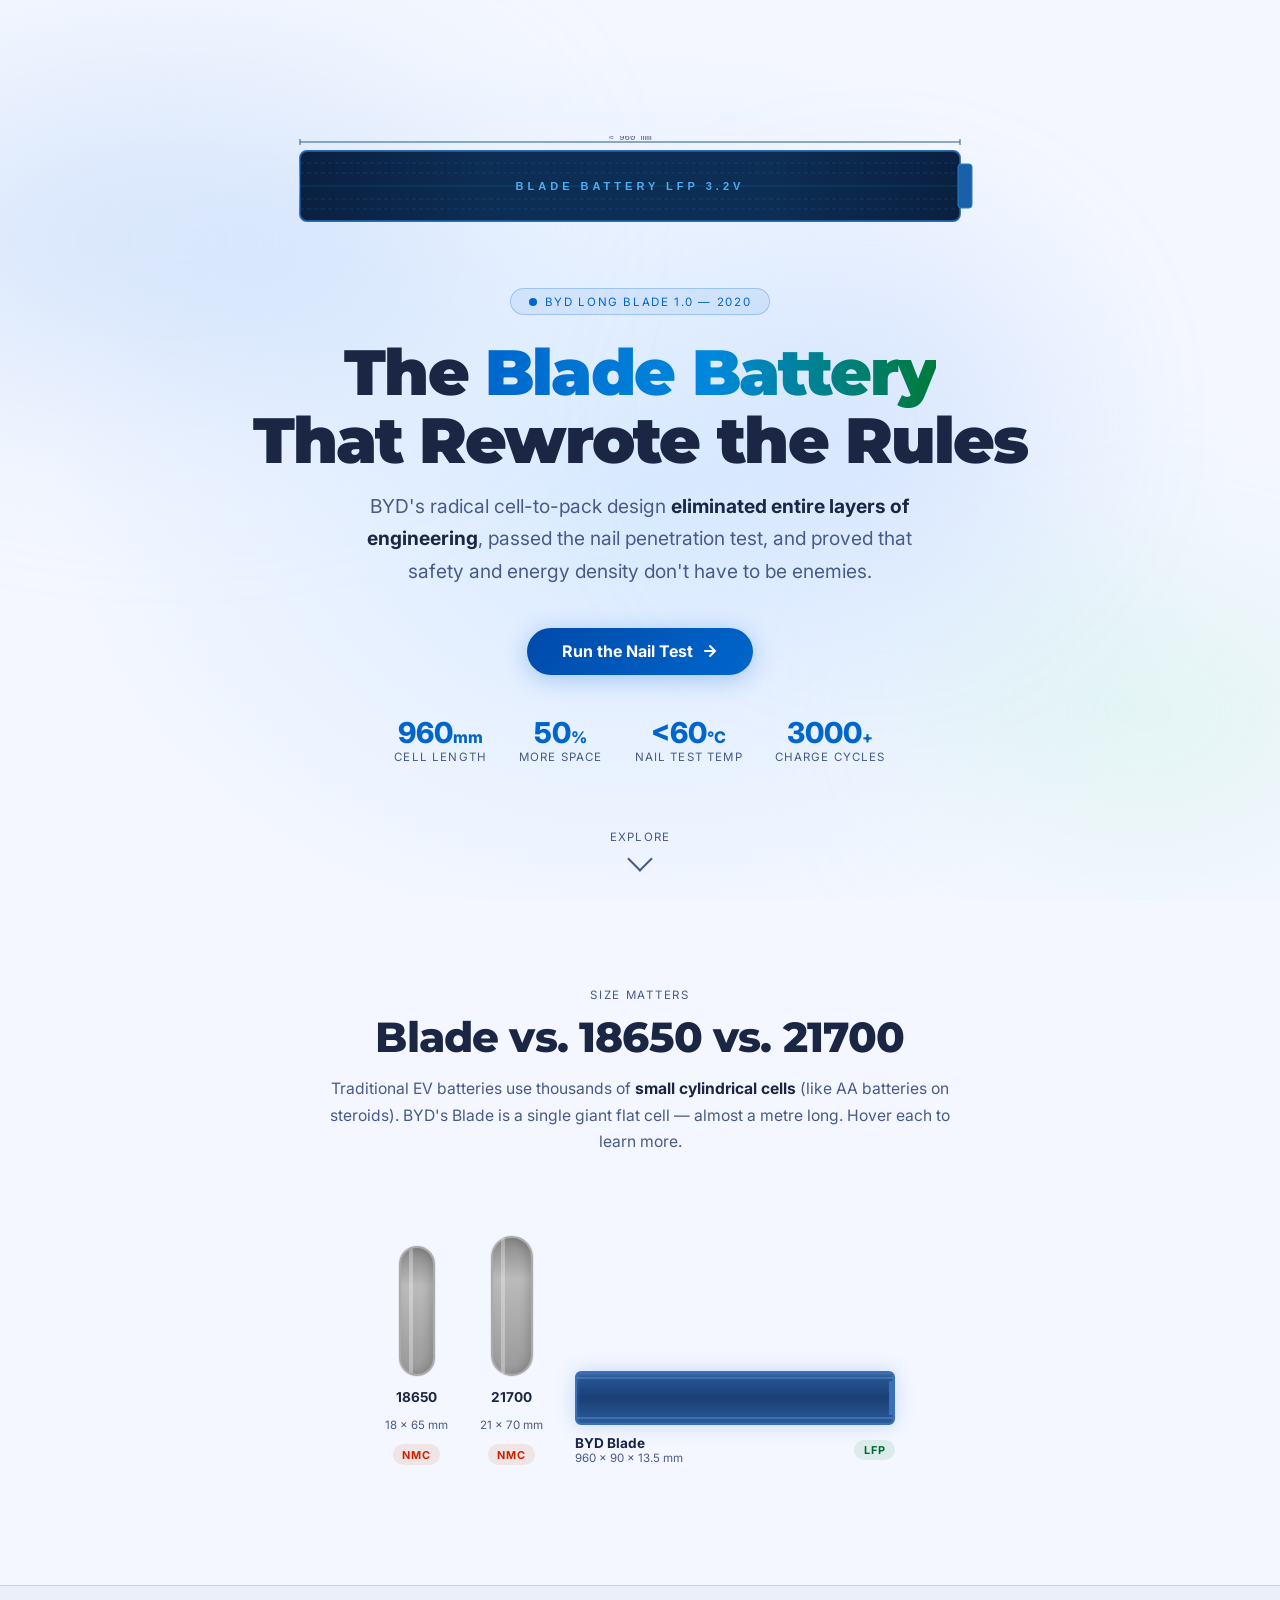
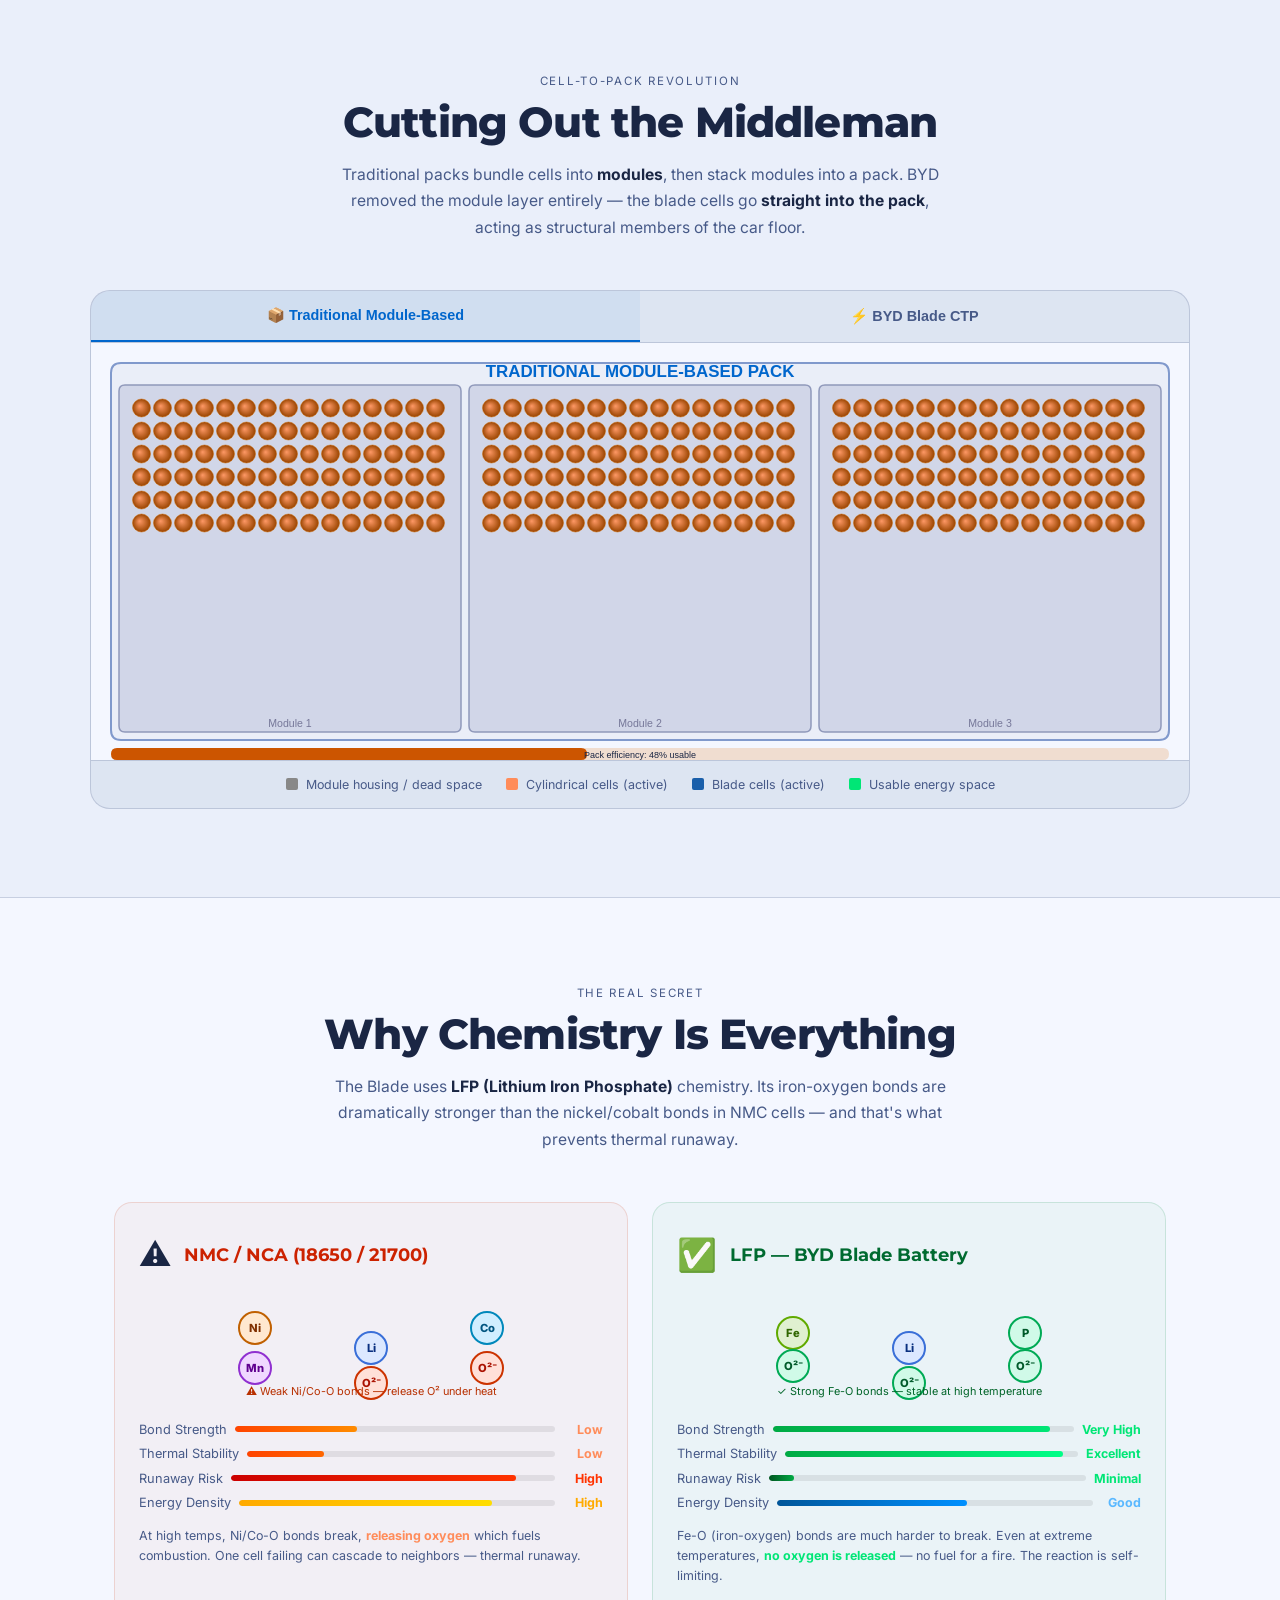
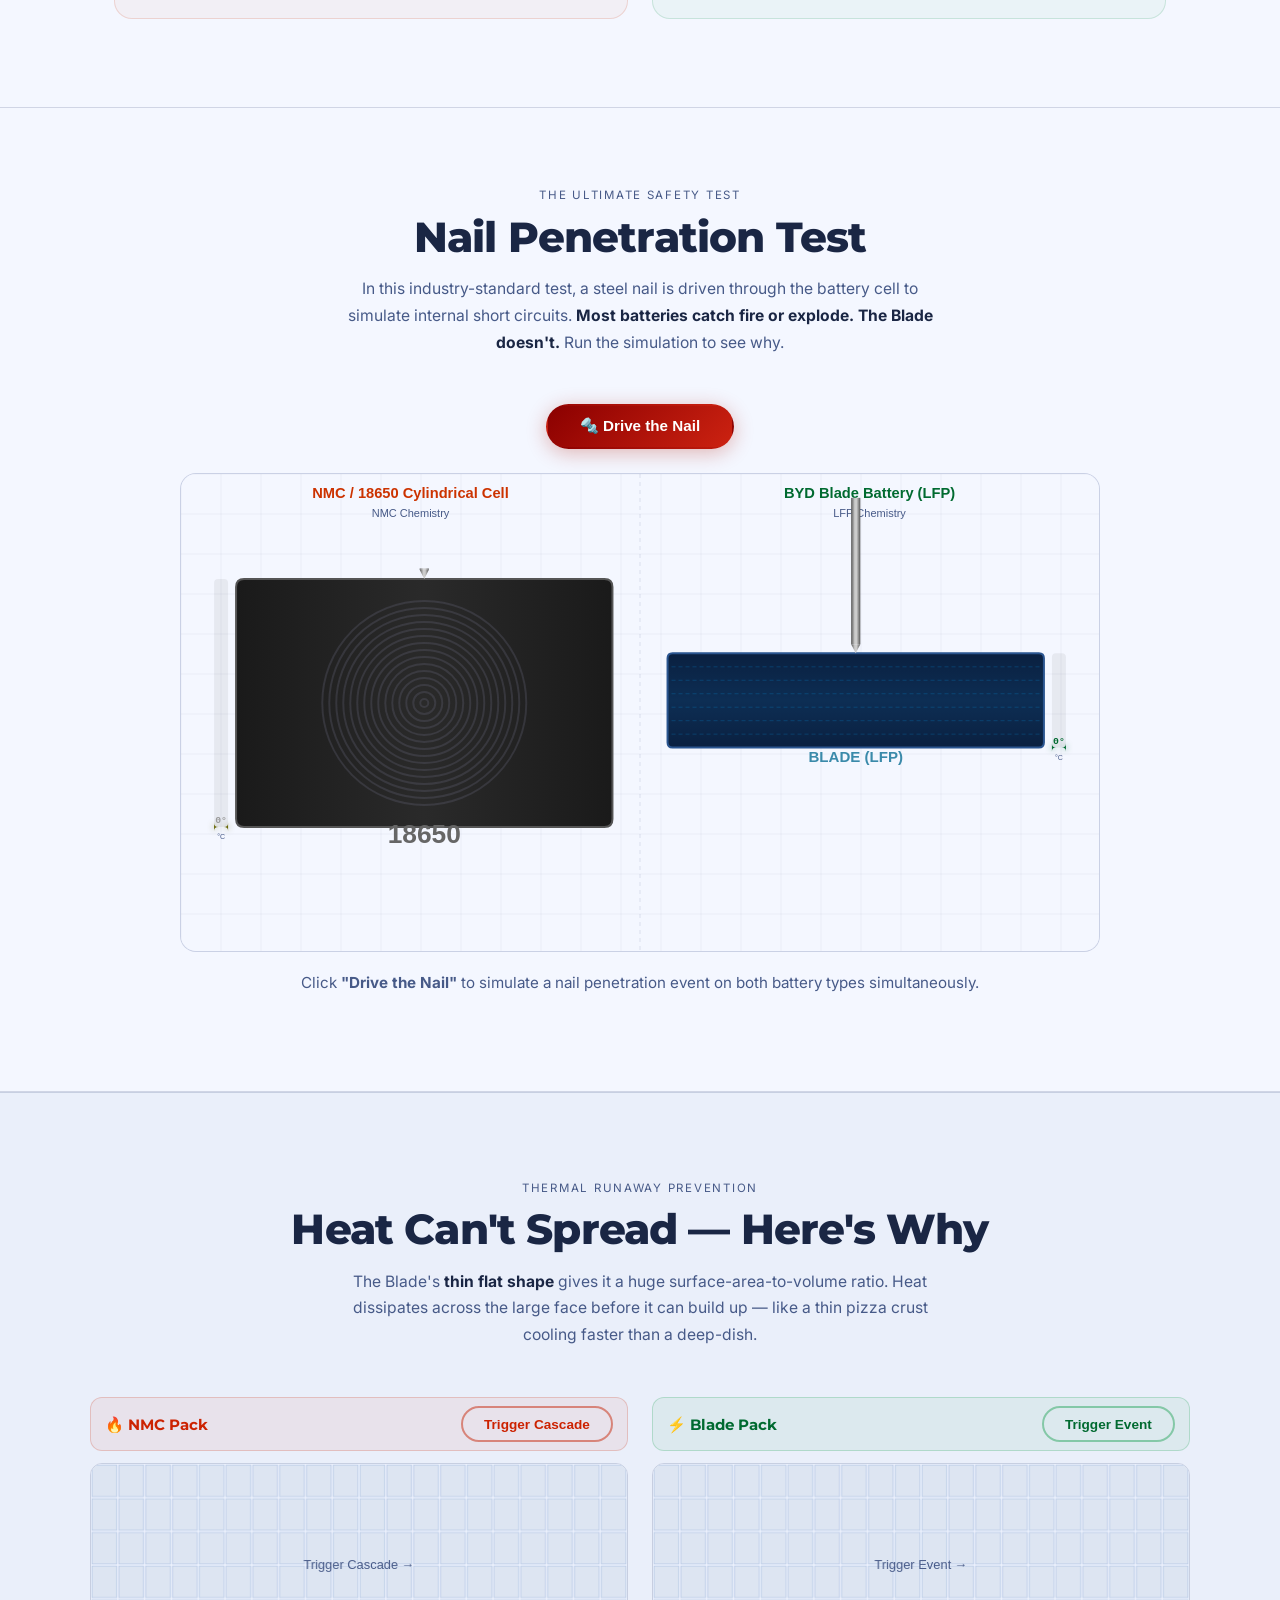
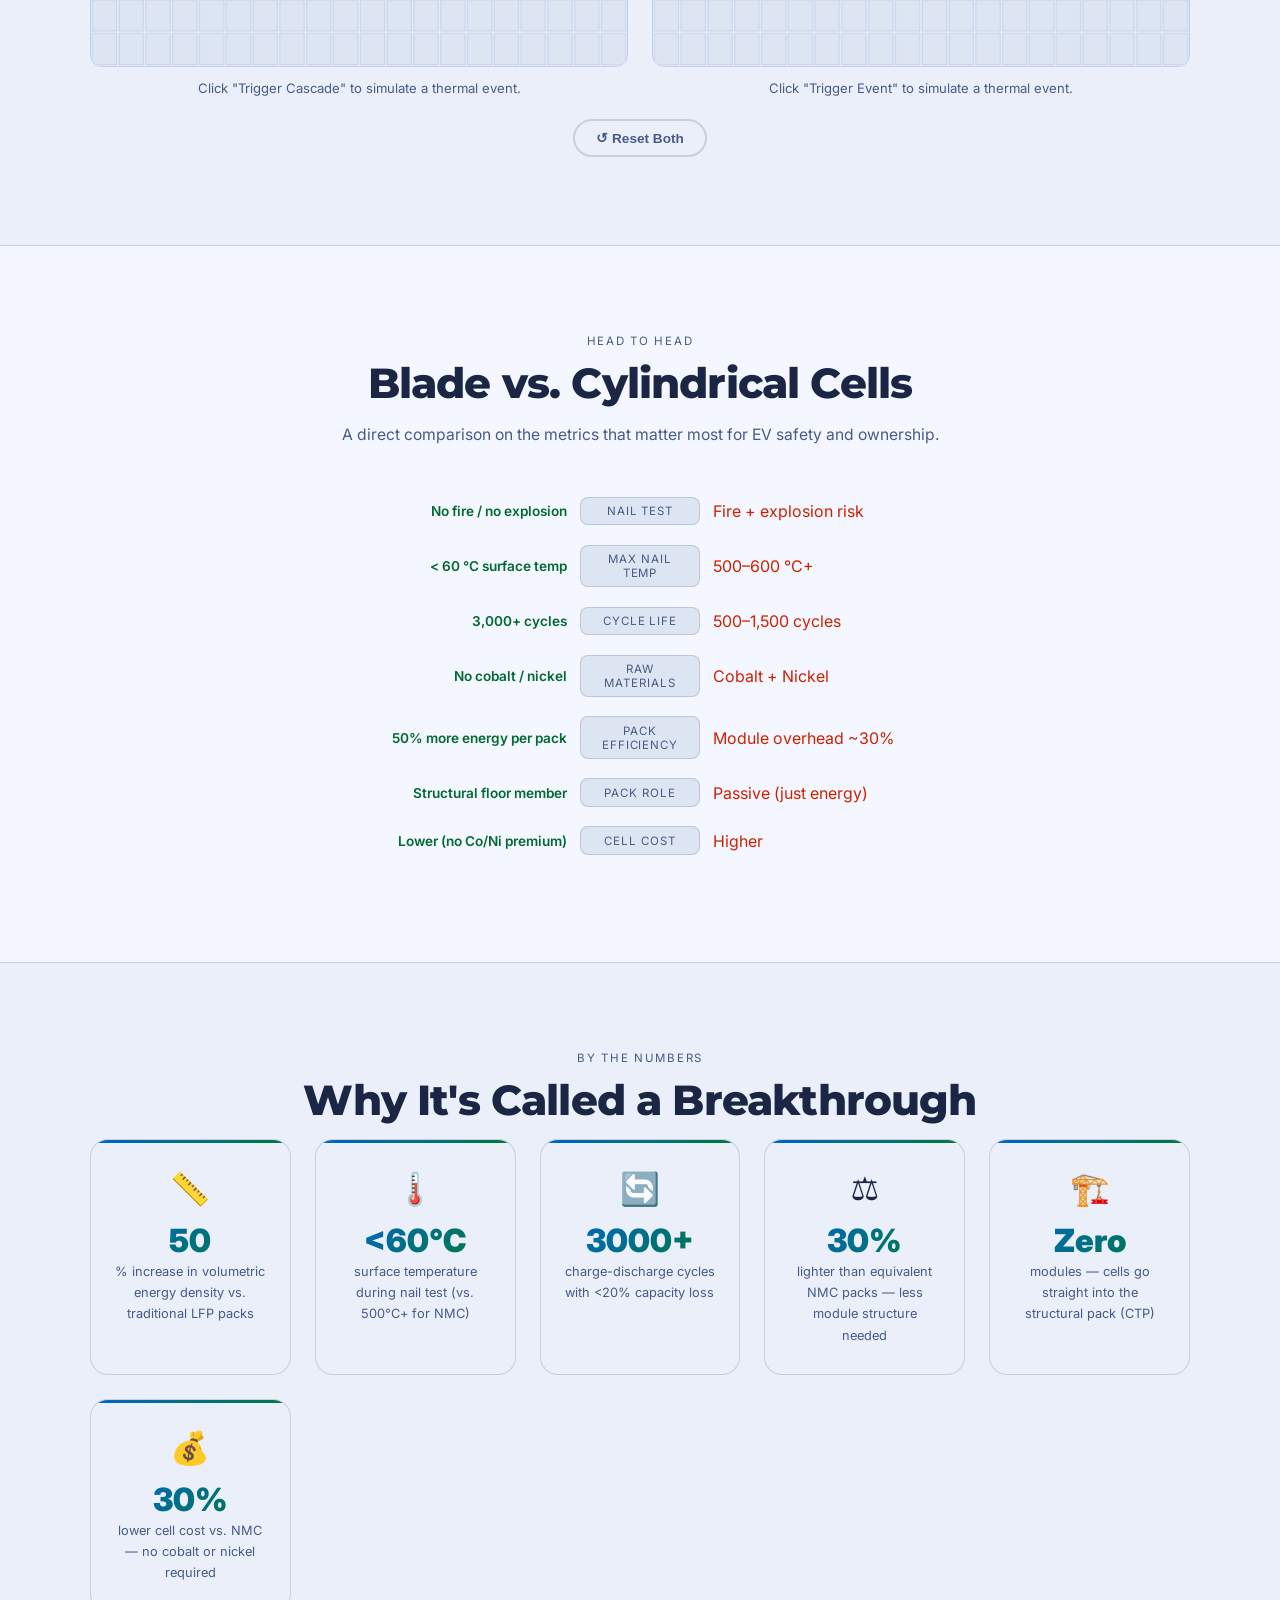
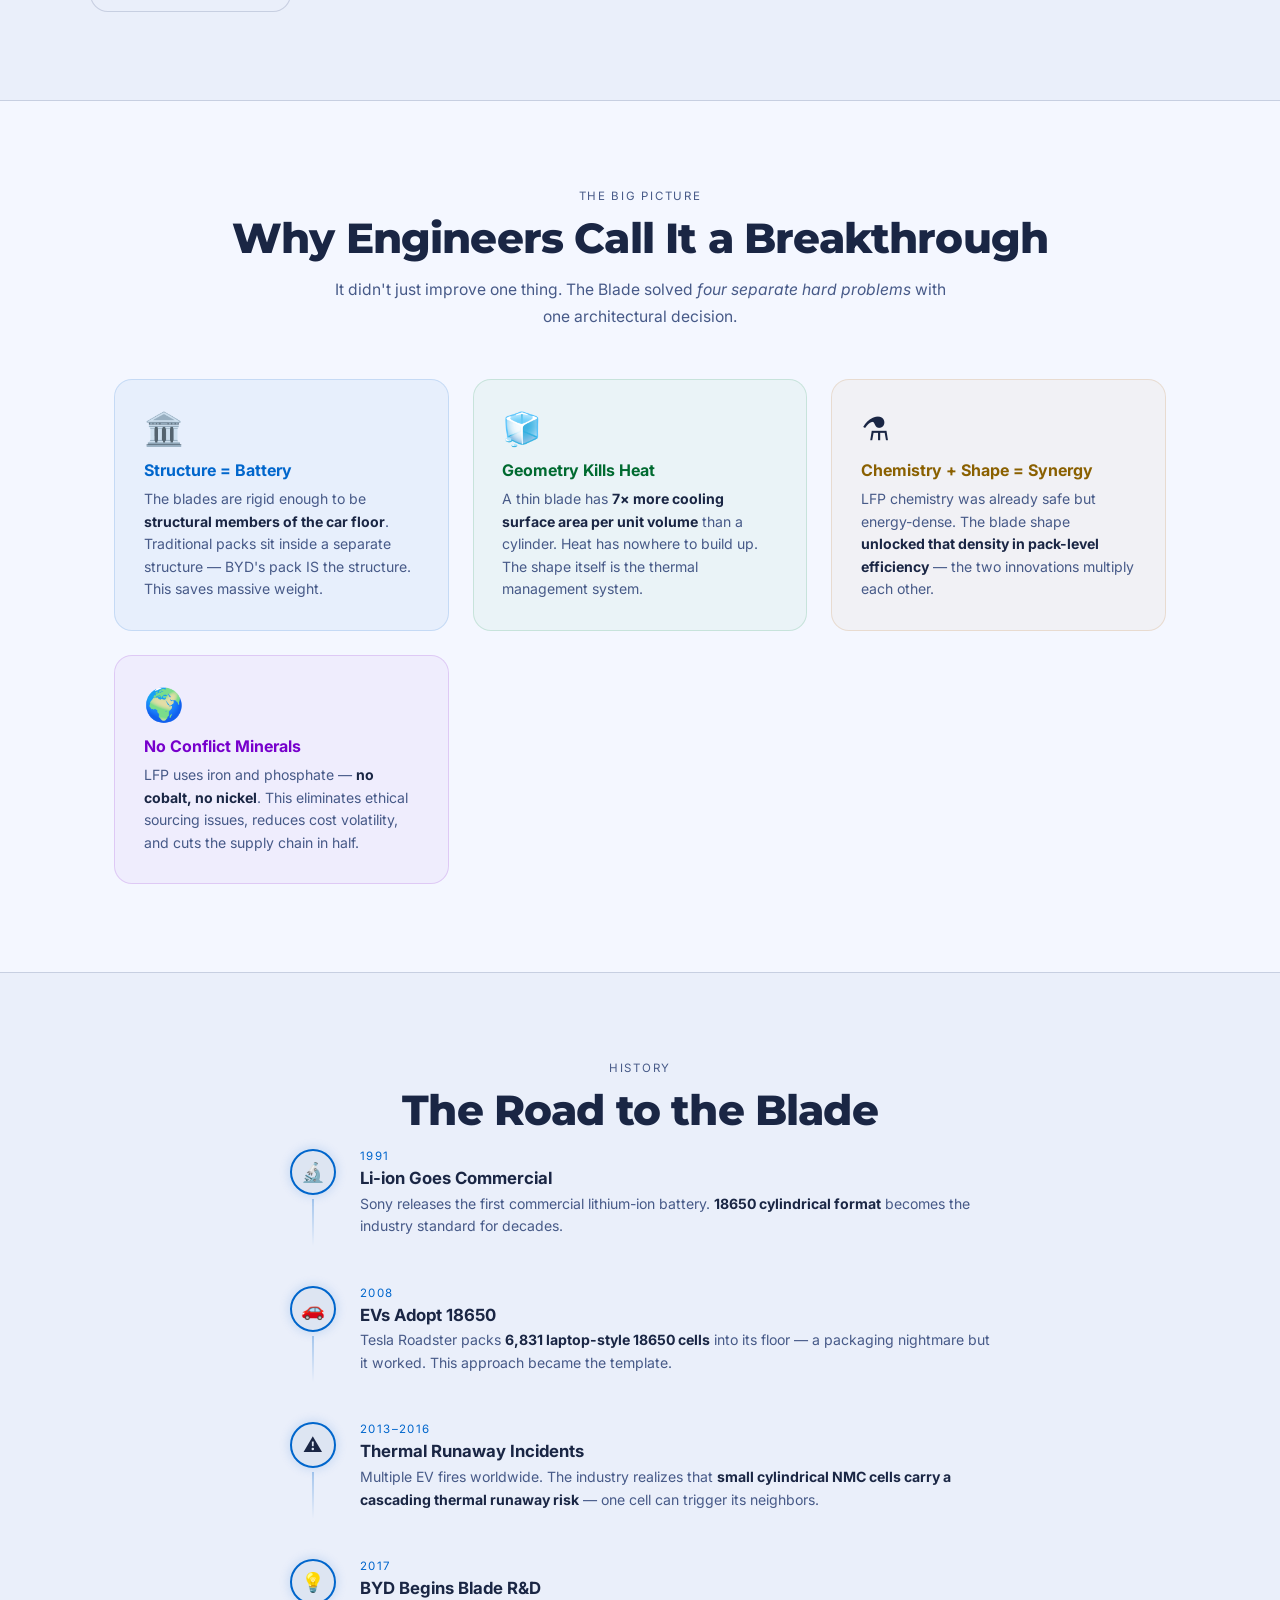
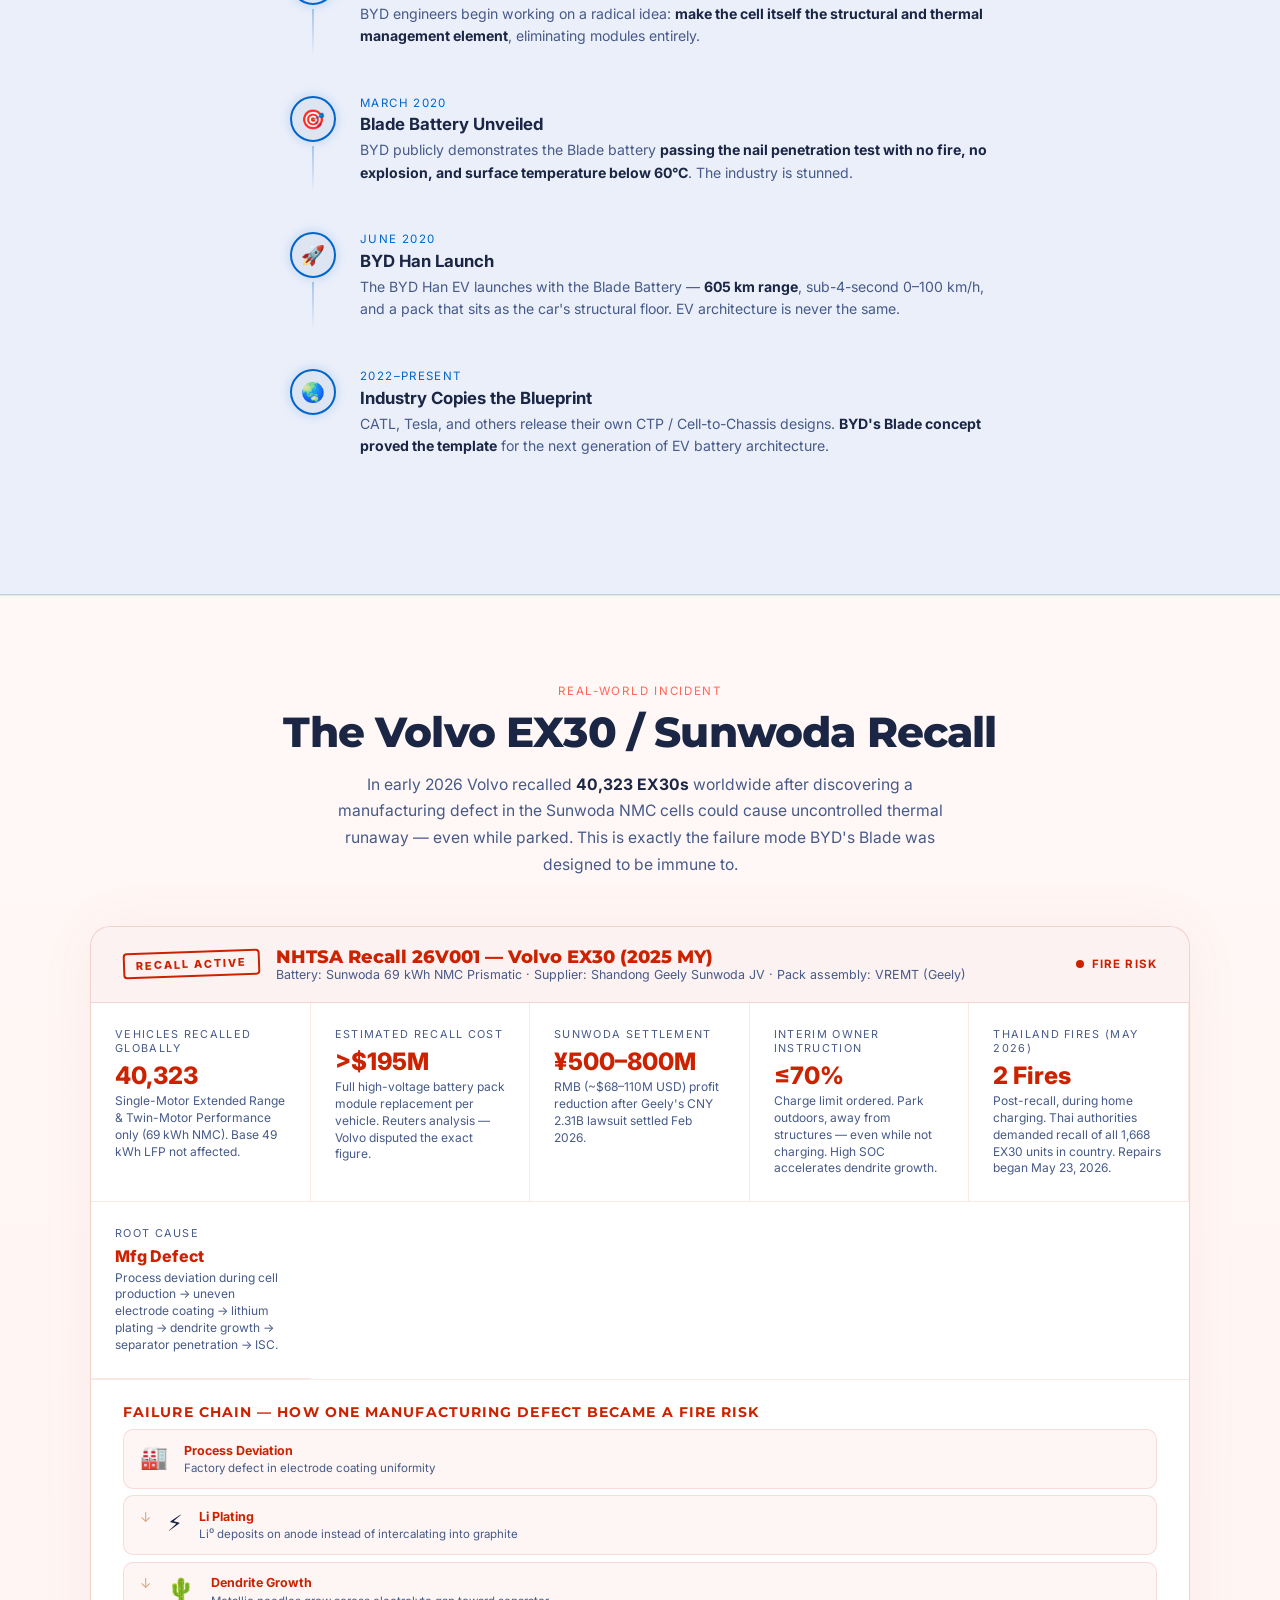
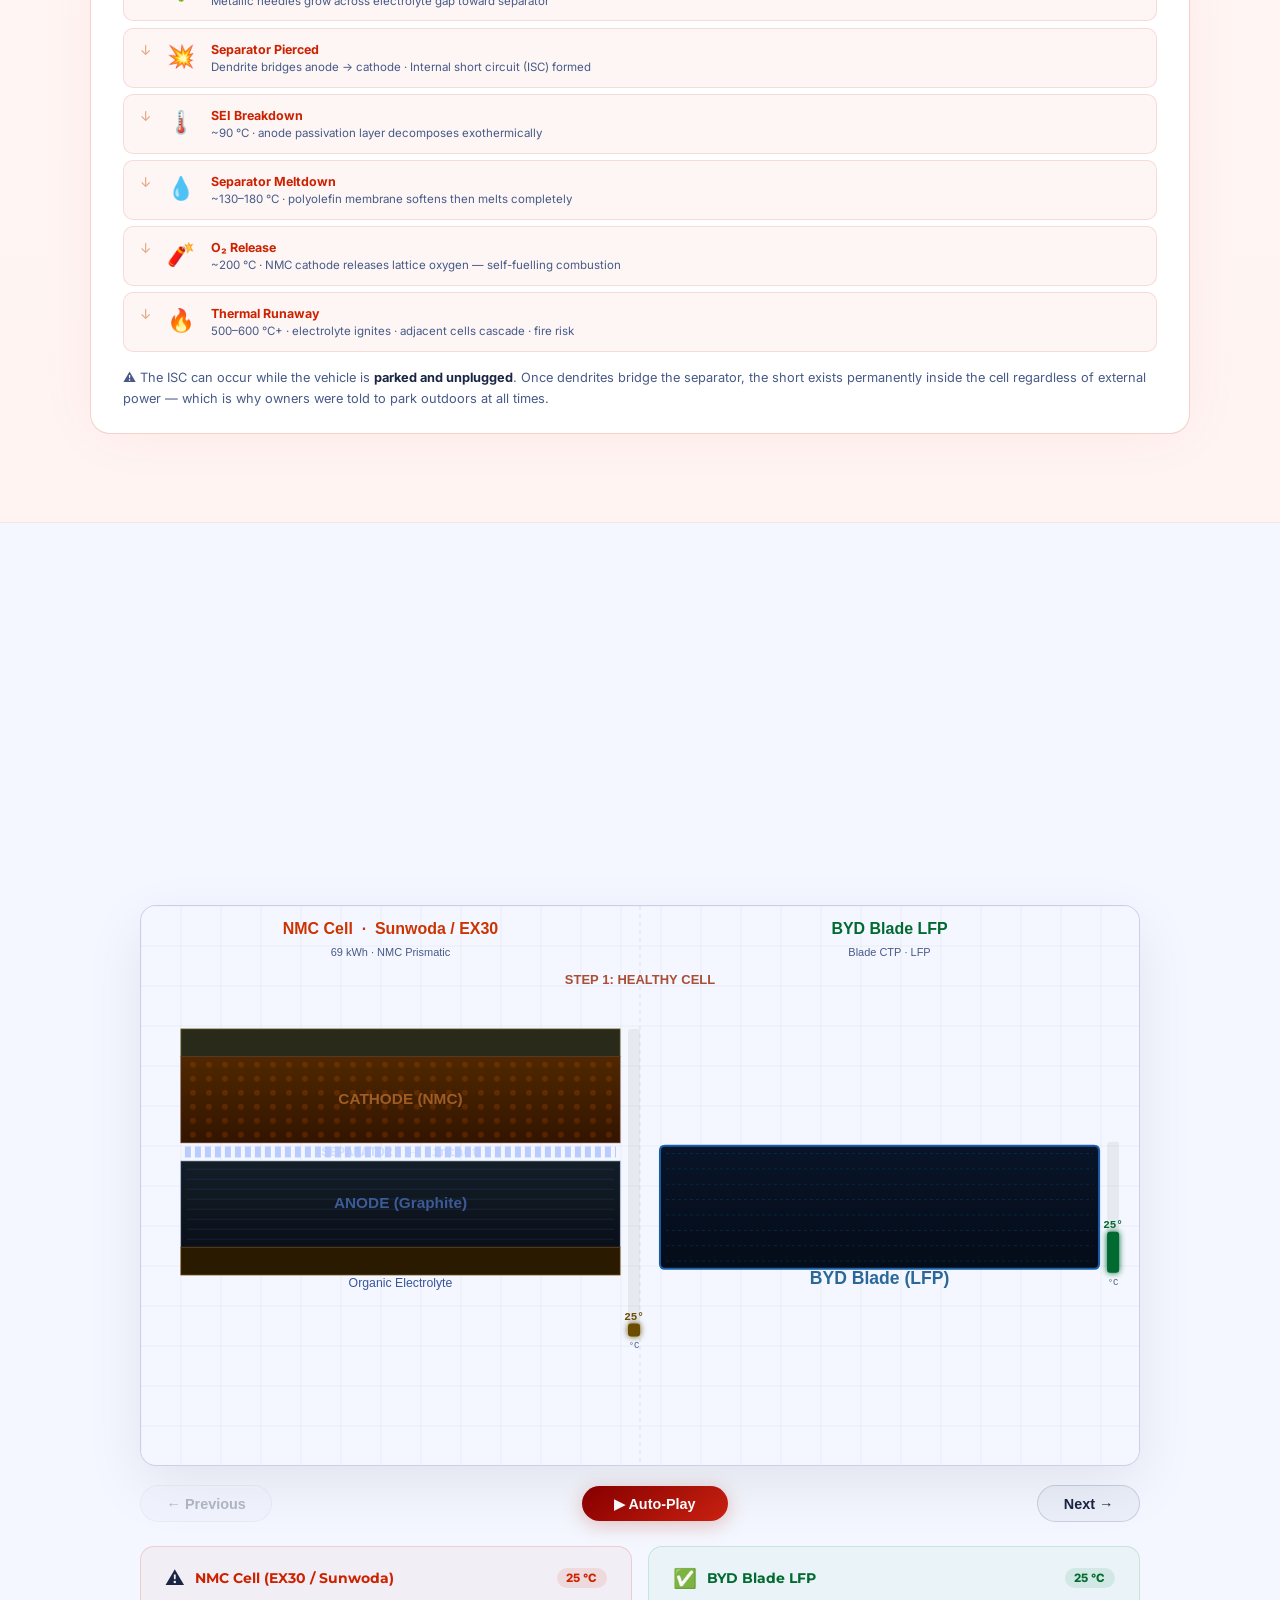
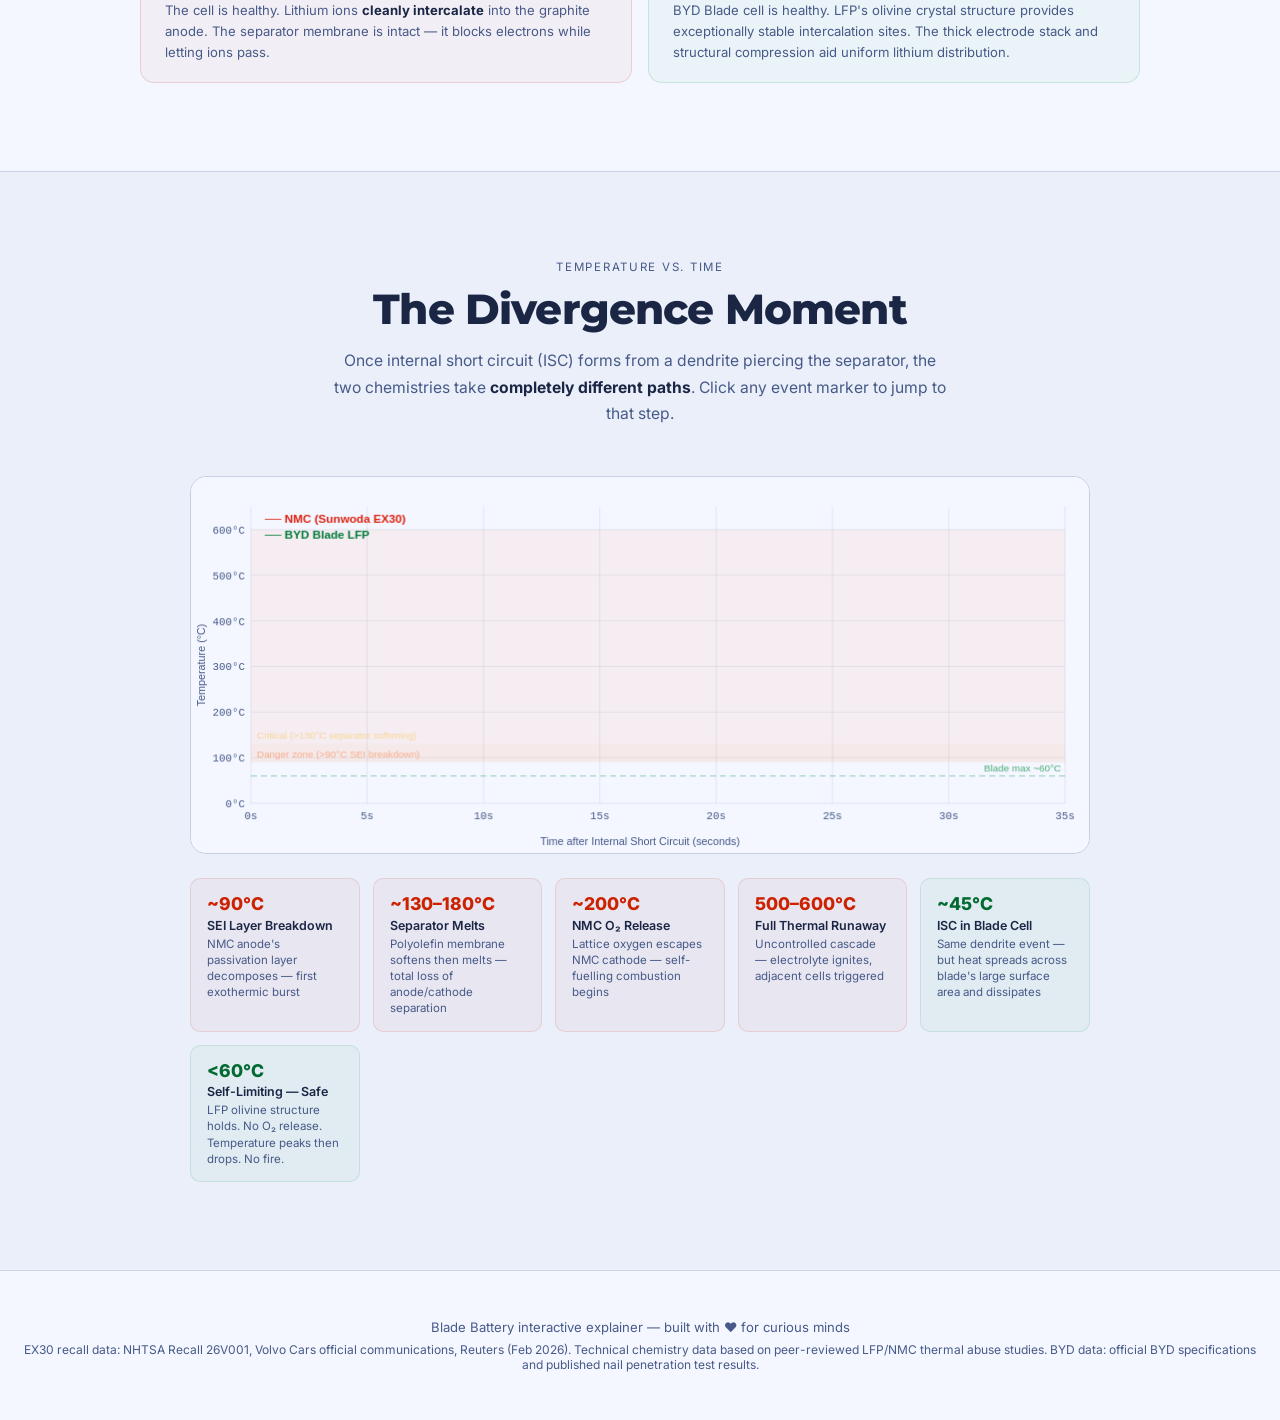
==== commit 45df6a5f: "Move index.html into bladebattery/ subdirectory Co-Authored-By: Claude Sonnet 4.6 <noreply@anthropic" ====
--- a/bladebattery/index.html
+++ b/bladebattery/index.html
@@ -21,14 +21,15 @@
   --yellow:#aa8800;
   --gold:#aa7700;
   --text:#1a2644;
-  --muted:#6677aa;
-  --border:rgba(0,20,80,0.1);
+  --muted:#475a88;
+  --border:rgba(0,20,80,0.15);
   --byd-blue:#0055b3;
 }
 *{margin:0;padding:0;box-sizing:border-box;}
 html{scroll-behavior:smooth;}
 body{background:var(--bg);color:var(--text);font-family:'Inter',system-ui,sans-serif;overflow-x:hidden;}
 h1,h2,h3,h4,h5,h6{font-family:'Montserrat',sans-serif;}
+:focus-visible{outline:3px solid var(--blue);outline-offset:3px;border-radius:3px;}
 
 /* ═══ HERO ═══════════════════════════ */
 .hero{
@@ -321,13 +322,19 @@
 .nail-status .safe{color:#006a30;}
 
 /* ═══ THERMAL CANVAS ══════════════════ */
-#thermalCanvas{display:block;width:100%;height:auto;border-radius:16px;border:1px solid var(--border);}
-
-.thermal-controls{display:flex;gap:1rem;justify-content:center;margin-bottom:1.5rem;flex-wrap:wrap;}
-.th-btn{
-  padding:.6rem 1.6rem;border-radius:99px;border:2px solid;
-  font-size:.9rem;font-weight:600;cursor:pointer;transition:all .25s;background:none;
-}
+.thermal-compare{display:grid;grid-template-columns:1fr 1fr;gap:1.5rem;margin-top:1.5rem;}
+@media(max-width:620px){.thermal-compare{grid-template-columns:1fr;}}
+.thermal-col{display:flex;flex-direction:column;gap:.75rem;}
+.thermal-col-hd{display:flex;align-items:center;justify-content:space-between;padding:.5rem .9rem;border-radius:12px;}
+.thermal-col-hd.nmc-hd{background:rgba(200,40,10,.06);border:1px solid rgba(200,40,10,.2);}
+.thermal-col-hd.blade-hd{background:rgba(0,150,60,.06);border:1px solid rgba(0,150,60,.2);}
+.thermal-col-lbl{font-family:'Montserrat',sans-serif;font-weight:700;font-size:.95rem;}
+.nmc-lbl{color:#cc2200;}
+.blade-lbl{color:#006a30;}
+.thermal-col canvas{display:block;width:100%;height:auto;border-radius:12px;border:1px solid var(--border);}
+.thermal-col-st{font-size:.82rem;color:var(--muted);line-height:1.5;text-align:center;min-height:2rem;}
+.thermal-reset-row{display:flex;justify-content:center;margin-top:.5rem;}
+.th-btn{padding:.55rem 1.3rem;border-radius:99px;border:2px solid;font-size:.85rem;font-weight:600;cursor:pointer;transition:all .25s;background:none;}
 .th-btn-nmc{border-color:rgba(200,40,10,.5);color:#cc2200;}
 .th-btn-nmc:hover,.th-btn-nmc.active{background:rgba(200,40,10,.1);}
 .th-btn-blade{border-color:rgba(0,150,60,.4);color:#006a30;}
@@ -669,7 +676,7 @@
       <line x1="10" y1="6" x2="670" y2="6" stroke="#2a5a8a" stroke-width="1"/>
       <line x1="10" y1="3" x2="10" y2="9" stroke="#2a5a8a" stroke-width="1"/>
       <line x1="670" y1="3" x2="670" y2="9" stroke="#2a5a8a" stroke-width="1"/>
-      <text x="340" y="4" text-anchor="middle" font-family="monospace" font-size="9" fill="#5a7099">≈ 960 mm</text>
+      <text x="340" y="4" text-anchor="middle" font-family="monospace" font-size="9" fill="#475a88">≈ 960 mm</text>
     </svg>
   </div>
 
@@ -854,14 +861,27 @@
     <h2 class="sec-title reveal">Heat Can't Spread — Here's Why</h2>
     <p class="sec-desc reveal">The Blade's <strong>thin flat shape</strong> gives it a huge surface-area-to-volume ratio. Heat dissipates across the large face before it can build up — like a thin pizza crust cooling faster than a deep-dish.</p>
 
-    <div class="thermal-controls reveal">
-      <button class="th-btn th-btn-nmc" id="th-nmc" onclick="startThermal('nmc')">🔥 Trigger NMC Cascade</button>
-      <button class="th-btn th-btn-blade" id="th-blade" onclick="startThermal('blade')">⚡ Trigger Blade Event</button>
-      <button class="th-btn th-btn-reset" onclick="resetThermal()">↺ Reset</button>
+    <div class="thermal-compare reveal">
+      <div class="thermal-col">
+        <div class="thermal-col-hd nmc-hd">
+          <span class="thermal-col-lbl nmc-lbl">🔥 NMC Pack</span>
+          <button class="th-btn th-btn-nmc" id="th-nmc" onclick="nmcSim.start()">Trigger Cascade</button>
+        </div>
+        <canvas id="thermalNmcCanvas"></canvas>
+        <p class="thermal-col-st" id="thermalNmcStatus">Click "Trigger Cascade" to simulate a thermal event.</p>
+      </div>
+      <div class="thermal-col">
+        <div class="thermal-col-hd blade-hd">
+          <span class="thermal-col-lbl blade-lbl">⚡ Blade Pack</span>
+          <button class="th-btn th-btn-blade" id="th-blade" onclick="bladeSim.start()">Trigger Event</button>
+        </div>
+        <canvas id="thermalBladeCanvas"></canvas>
+        <p class="thermal-col-st" id="thermalBladeStatus">Click "Trigger Event" to simulate a thermal event.</p>
+      </div>
     </div>
-
-    <canvas id="thermalCanvas" class="reveal"></canvas>
-    <p class="nail-status reveal" id="thermalStatus">Select a battery type above to simulate a thermal event in one cell and watch how heat spreads through the pack.</p>
+    <div class="thermal-reset-row reveal">
+      <button class="th-btn th-btn-reset" onclick="nmcSim.reset();bladeSim.reset()">↺ Reset Both</button>
+    </div>
   </div>
 </div>
 
@@ -1623,7 +1643,7 @@
   ctx.fillText('BYD Blade Battery (LFP)', half + half/2, NH*0.05);
 
   ctx.font = `${Math.max(8,NW*0.012)}px 'Segoe UI',sans-serif`;
-  ctx.fillStyle = '#6677aa';
+  ctx.fillStyle = '#475a88';
   ctx.fillText('NMC Chemistry', half/2, NH*0.09);
   ctx.fillText('LFP Chemistry', half+half/2, NH*0.09);
 
@@ -1856,7 +1876,7 @@
   ctx.textAlign = 'center';
   ctx.fillText(`${tempVal}°`, x + w/2, fillY > y+4 ? fillY - 4 : y - 4);
   // label
-  ctx.fillStyle = '#6677aa';
+  ctx.fillStyle = '#475a88';
   ctx.font = `${Math.max(5,w*0.5)}px Segoe UI,sans-serif`;
   ctx.fillText('°C', x+w/2, y+h+12);
   ctx.restore();
@@ -1892,179 +1912,129 @@
 // ═══════════════════════════════════════════════════════
 //   THERMAL CANVAS
 // ═══════════════════════════════════════════════════════
-const thermalCanvas = document.getElementById('thermalCanvas');
-let thCtx, TW, TH;
-let thMode = null;    // null | 'nmc' | 'blade'
-let thGrid = null;    // 2D array of heat values
-let thTime = 0;
-let thRAF  = null;
-let thLastTS = null;
-const TH_COLS = 20, TH_ROWS = 6;
-let thCellW, thCellH;
-
-function resizeThermal() {
-  const container = thermalCanvas.parentElement.parentElement;
-  TW = Math.min(container.clientWidth - 40, 900);
-  TH = Math.round(TW * 0.28);
-  thCtx = setupCanvas(thermalCanvas, TW, TH);
-  thCellW = TW / TH_COLS;
-  thCellH = TH / TH_ROWS;
-  if (thGrid) drawThermal();
-}
-
-function initThermalGrid() {
-  thGrid = Array.from({length:TH_ROWS}, () => new Float32Array(TH_COLS));
-}
-
-function startThermal(mode) {
-  if (thRAF) cancelAnimationFrame(thRAF);
-  thMode = mode;
-  thTime = 0;
-  initThermalGrid();
-  // trigger cell at center
-  const trigR = Math.floor(TH_ROWS/2);
-  const trigC = Math.floor(TH_COLS/2);
-  thGrid[trigR][trigC] = 1.0;
-  thLastTS = null;
-  document.querySelectorAll('.th-btn').forEach(b=>b.classList.remove('active'));
-  document.getElementById(mode==='nmc'?'th-nmc':'th-blade').classList.add('active');
-  thermalRAF(performance.now());
-  document.getElementById('thermalStatus').innerHTML =
-    mode === 'nmc'
-      ? '🔥 <strong>NMC pack:</strong> Heat spreads rapidly to neighboring cells, triggering cascading thermal runaway across the entire pack.'
-      : '✅ <strong>Blade pack:</strong> Heat from the triggered cell dissipates along the thin blade surface — it cannot cascade to neighbors.';
-}
-
-function resetThermal() {
-  if (thRAF) cancelAnimationFrame(thRAF);
-  thMode = null;
-  thGrid = null;
-  thCtx.clearRect(0,0,TW,TH);
-  document.querySelectorAll('.th-btn').forEach(b=>b.classList.remove('active'));
-  document.getElementById('thermalStatus').textContent = 'Select a battery type above to simulate a thermal event in one cell and watch how heat spreads through the pack.';
-  drawThermalIdle();
-}
-
-function thermalRAF(ts) {
-  if (!thLastTS) thLastTS = ts;
-  const dt = Math.min(ts - thLastTS, 50);
-  thLastTS = ts;
-  thTime += dt;
-  updateThermalGrid(dt);
-  drawThermal();
-  if (thTime < 8000) thRAF = requestAnimationFrame(thermalRAF);
-}
-
-function updateThermalGrid(dt) {
-  const next = Array.from({length:TH_ROWS}, () => new Float32Array(TH_COLS));
-  // diffusion rate differs by mode
-  const diff = thMode === 'nmc' ? 0.14 * (dt/16) : 0.018 * (dt/16);
-  const decay = thMode === 'nmc' ? 0.998 : 0.985;
-
-  for (let r=0;r<TH_ROWS;r++) {
-    for (let c=0;c<TH_COLS;c++) {
-      let v = thGrid[r][c];
-      // spread to neighbors
-      const neighbors = [];
-      if (r>0) neighbors.push(thGrid[r-1][c]);
-      if (r<TH_ROWS-1) neighbors.push(thGrid[r+1][c]);
-      if (c>0) neighbors.push(thGrid[r][c-1]);
-      if (c<TH_COLS-1) neighbors.push(thGrid[r][c+1]);
-      const avg = neighbors.reduce((a,b)=>a+b,0) / neighbors.length;
-      v = v * decay + (avg - v) * diff;
-      // NMC: cascade — if a cell reaches threshold, it ignites fully
-      if (thMode === 'nmc' && v > 0.35 && v < 0.98) {
-        v = Math.min(v + 0.04 * (dt/16), 1);
-      }
-      next[r][c] = Math.max(0, v);
-    }
-  }
-  thGrid = next;
-}
-
-function drawThermal() {
-  const ctx = thCtx;
-  ctx.clearRect(0,0,TW,TH);
-  ctx.fillStyle = '#f4f7ff';
-  ctx.fillRect(0,0,TW,TH);
-
-  if (!thGrid) { drawThermalIdle(); return; }
-
-  for (let r=0;r<TH_ROWS;r++) {
-    for (let c=0;c<TH_COLS;c++) {
-      const v = thGrid[r][c];
-      const x = c * thCellW, y = r * thCellH;
-
-      // cell background
-      ctx.fillStyle = '#dde5f2';
-      ctx.fillRect(x+1, y+1, thCellW-2, thCellH-2);
-
-      // heat color
-      if (v > 0.01) {
-        let hex;
-        if (thMode === 'nmc') {
-          // blue→yellow→orange→red
-          if (v < 0.33) hex = heatColor(v/0.33, [0,50,150],[255,200,0]);
-          else if (v < 0.66) hex = heatColor((v-0.33)/0.33, [255,200,0],[255,80,0]);
-          else hex = heatColor((v-0.66)/0.34, [255,80,0],[255,0,0]);
-        } else {
-          // blade: mostly stays green/teal
-          hex = heatColor(v, [0,80,150],[255,200,0]);
-        }
-        ctx.fillStyle = hex;
-        ctx.globalAlpha = 0.2 + v * 0.75;
-        ctx.fillRect(x+2, y+2, thCellW-4, thCellH-4);
-        ctx.globalAlpha = 1;
-      }
-
-      // cell border
-      ctx.strokeStyle = v > 0.1
-        ? (thMode==='nmc' ? `rgba(255,${Math.round((1-v)*200)},0,0.4)` : 'rgba(0,180,100,0.4)')
-        : 'rgba(100,140,200,0.3)';
-      ctx.lineWidth = 1;
-      ctx.strokeRect(x+1, y+1, thCellW-2, thCellH-2);
-
-      // on-fire indicator
-      if (thMode === 'nmc' && v > 0.7) {
-        ctx.font = `${Math.min(thCellH*0.6,16)}px serif`;
-        ctx.textAlign = 'center';
-        ctx.textBaseline = 'middle';
-        ctx.fillStyle = 'rgba(255,200,0,0.8)';
-        ctx.fillText('🔥', x+thCellW/2, y+thCellH/2);
+function makeThermalSim(canvasId, mode, btnId, statusId) {
+  const canvas = document.getElementById(canvasId);
+  let ctx, W, H, grid, time, raf, lastTS, cellW, cellH;
+  const COLS = 20, ROWS = 6;
+
+  function resize() {
+    W = canvas.parentElement.clientWidth;
+    if (!W) return;
+    H = Math.round(W * 0.38);
+    ctx = setupCanvas(canvas, W, H);
+    cellW = W / COLS; cellH = H / ROWS;
+    if (grid) draw(); else drawIdle();
+  }
+
+  function start() {
+    if (raf) cancelAnimationFrame(raf);
+    time = 0;
+    grid = Array.from({length:ROWS}, () => new Float32Array(COLS));
+    grid[Math.floor(ROWS/2)][Math.floor(COLS/2)] = 1.0;
+    lastTS = null;
+    document.getElementById(btnId).classList.add('active');
+    document.getElementById(statusId).innerHTML = mode === 'nmc'
+      ? '🔥 <strong>NMC pack:</strong> Heat spreads rapidly — cascading thermal runaway across the entire pack.'
+      : '✅ <strong>Blade pack:</strong> Heat dissipates along the thin blade surface — cannot cascade to neighbors.';
+    tick(performance.now());
+  }
+
+  function reset() {
+    if (raf) cancelAnimationFrame(raf);
+    grid = null;
+    document.getElementById(btnId).classList.remove('active');
+    document.getElementById(statusId).textContent = mode === 'nmc'
+      ? 'Click "Trigger Cascade" to simulate a thermal event.'
+      : 'Click "Trigger Event" to simulate a thermal event.';
+    if (ctx) { ctx.clearRect(0,0,W,H); drawIdle(); }
+  }
+
+  function tick(ts) {
+    if (!lastTS) lastTS = ts;
+    const dt = Math.min(ts - lastTS, 50);
+    lastTS = ts; time += dt;
+    update(dt); draw();
+    if (time < 8000) raf = requestAnimationFrame(tick);
+  }
+
+  function update(dt) {
+    const next = Array.from({length:ROWS}, () => new Float32Array(COLS));
+    const diff = mode === 'nmc' ? 0.14 * (dt/16) : 0.018 * (dt/16);
+    const decay = mode === 'nmc' ? 0.998 : 0.985;
+    for (let r=0;r<ROWS;r++) {
+      for (let c=0;c<COLS;c++) {
+        let v = grid[r][c];
+        const nb = [];
+        if (r>0) nb.push(grid[r-1][c]);
+        if (r<ROWS-1) nb.push(grid[r+1][c]);
+        if (c>0) nb.push(grid[r][c-1]);
+        if (c<COLS-1) nb.push(grid[r][c+1]);
+        const avg = nb.reduce((a,b)=>a+b,0) / nb.length;
+        v = v * decay + (avg - v) * diff;
+        if (mode === 'nmc' && v > 0.35 && v < 0.98) v = Math.min(v + 0.04 * (dt/16), 1);
+        next[r][c] = Math.max(0, v);
       }
     }
-  }
-
-  // label
-  ctx.textAlign = 'left';
-  ctx.font = `bold ${Math.max(9,TW*0.014)}px 'Segoe UI',sans-serif`;
-  ctx.fillStyle = thMode === 'nmc' ? '#cc3300' : '#006a30';
-  ctx.textBaseline = 'top';
-  ctx.fillText(
-    thMode === 'nmc' ? 'NMC Pack — Cascading Thermal Runaway' : 'Blade Pack — Contained Heat Event',
-    8, 6
-  );
-}
-
-function drawThermalIdle() {
-  const ctx = thCtx;
-  ctx.clearRect(0,0,TW,TH);
-  ctx.fillStyle = '#f4f7ff';
-  ctx.fillRect(0,0,TW,TH);
-  for (let r=0;r<TH_ROWS;r++) {
-    for (let c=0;c<TH_COLS;c++) {
-      ctx.fillStyle = '#dde5f2';
-      ctx.fillRect(c*thCellW+1, r*thCellH+1, thCellW-2, thCellH-2);
-      ctx.strokeStyle = 'rgba(100,140,200,0.3)';
-      ctx.lineWidth=1;
-      ctx.strokeRect(c*thCellW+1, r*thCellH+1, thCellW-2, thCellH-2);
+    grid = next;
+  }
+
+  function draw() {
+    ctx.clearRect(0,0,W,H); ctx.fillStyle='#f4f7ff'; ctx.fillRect(0,0,W,H);
+    if (!grid) { drawIdle(); return; }
+    for (let r=0;r<ROWS;r++) {
+      for (let c=0;c<COLS;c++) {
+        const v = grid[r][c];
+        const x = c*cellW, y = r*cellH;
+        ctx.fillStyle='#dde5f2'; ctx.fillRect(x+1,y+1,cellW-2,cellH-2);
+        if (v > 0.01) {
+          let hex;
+          if (mode === 'nmc') {
+            if (v < 0.33) hex = heatColor(v/0.33,[0,50,150],[255,200,0]);
+            else if (v < 0.66) hex = heatColor((v-0.33)/0.33,[255,200,0],[255,80,0]);
+            else hex = heatColor((v-0.66)/0.34,[255,80,0],[255,0,0]);
+          } else {
+            hex = heatColor(v,[0,80,150],[255,200,0]);
+          }
+          ctx.fillStyle=hex; ctx.globalAlpha=0.2+v*0.75;
+          ctx.fillRect(x+2,y+2,cellW-4,cellH-4); ctx.globalAlpha=1;
+        }
+        ctx.strokeStyle = v > 0.1
+          ? (mode==='nmc' ? `rgba(255,${Math.round((1-v)*200)},0,0.4)` : 'rgba(0,180,100,0.4)')
+          : 'rgba(100,140,200,0.3)';
+        ctx.lineWidth=1; ctx.strokeRect(x+1,y+1,cellW-2,cellH-2);
+        if (mode==='nmc' && v > 0.7) {
+          ctx.font=`${Math.min(cellH*0.6,16)}px serif`;
+          ctx.textAlign='center'; ctx.textBaseline='middle';
+          ctx.fillStyle='rgba(255,200,0,0.8)'; ctx.fillText('🔥',x+cellW/2,y+cellH/2);
+        }
+      }
     }
-  }
-  ctx.fillStyle = '#7788aa';
-  ctx.font = `${Math.max(10,TW*0.018)}px 'Segoe UI',sans-serif`;
-  ctx.textAlign='center'; ctx.textBaseline='middle';
-  ctx.fillText('Click a button above to simulate a thermal event', TW/2, TH/2);
-}
+    ctx.textAlign='left';
+    ctx.font=`bold ${Math.max(9,W*0.02)}px 'Segoe UI',sans-serif`;
+    ctx.fillStyle=mode==='nmc'?'#cc3300':'#006a30'; ctx.textBaseline='top';
+    ctx.fillText(mode==='nmc'?'NMC Pack — Cascading Thermal Runaway':'Blade Pack — Contained Heat Event', 8, 6);
+  }
+
+  function drawIdle() {
+    if (!ctx || !cellW) return;
+    ctx.clearRect(0,0,W,H); ctx.fillStyle='#f4f7ff'; ctx.fillRect(0,0,W,H);
+    for (let r=0;r<ROWS;r++) {
+      for (let c=0;c<COLS;c++) {
+        ctx.fillStyle='#dde5f2'; ctx.fillRect(c*cellW+1,r*cellH+1,cellW-2,cellH-2);
+        ctx.strokeStyle='rgba(100,140,200,0.3)'; ctx.lineWidth=1;
+        ctx.strokeRect(c*cellW+1,r*cellH+1,cellW-2,cellH-2);
+      }
+    }
+    ctx.fillStyle='#475a88'; ctx.font=`${Math.max(10,W*0.024)}px 'Segoe UI',sans-serif`;
+    ctx.textAlign='center'; ctx.textBaseline='middle';
+    ctx.fillText(mode==='nmc'?'Trigger Cascade →':'Trigger Event →', W/2, H/2);
+  }
+
+  return { resize, start, reset };
+}
+
+const nmcSim = makeThermalSim('thermalNmcCanvas', 'nmc', 'th-nmc', 'thermalNmcStatus');
+const bladeSim = makeThermalSim('thermalBladeCanvas', 'blade', 'th-blade', 'thermalBladeStatus');
 
 function heatColor(t, c1, c2) {
   const r = Math.round(c1[0] + (c2[0]-c1[0])*t);
@@ -2101,7 +2071,7 @@
   });
   // "weak bond" label
   const l = document.createElement('div');
-  l.style.cssText = 'position:absolute;bottom:0;width:100%;text-align:center;font-size:.68rem;color:rgba(255,100,50,.7);';
+  l.style.cssText = 'position:absolute;bottom:0;width:100%;text-align:center;font-size:.68rem;color:#b83000;';
   l.textContent = '⚠ Weak Ni/Co-O bonds — release O² under heat';
   el.appendChild(l);
 }
@@ -2125,7 +2095,7 @@
     el.appendChild(d);
   });
   const l = document.createElement('div');
-  l.style.cssText = 'position:absolute;bottom:0;width:100%;text-align:center;font-size:.68rem;color:rgba(0,200,100,.7);';
+  l.style.cssText = 'position:absolute;bottom:0;width:100%;text-align:center;font-size:.68rem;color:#006428;';
   l.textContent = '✓ Strong Fe-O bonds — stable at high temperature';
   el.appendChild(l);
 }
@@ -2357,7 +2327,7 @@
   ctx.fillStyle='#cc3300'; ctx.fillText('NMC Cell  ·  Sunwoda / EX30', half/2, SQH*0.05);
   ctx.fillStyle='#006a30'; ctx.fillText('BYD Blade LFP', half+half/2, SQH*0.05);
   ctx.font=`${Math.max(8,SQW*0.011)}px 'Segoe UI',sans-serif`;
-  ctx.fillStyle='#6677aa';
+  ctx.fillStyle='#475a88';
   ctx.fillText('69 kWh · NMC Prismatic', half/2, SQH*0.09);
   ctx.fillText('Blade CTP · LFP', half+half/2, SQH*0.09);
 
@@ -2508,7 +2478,7 @@
   ctx.strokeStyle='#5a3800';ctx.lineWidth=.8;ctx.strokeRect(x,acy,w,z.collH);
 
   // electrolyte fill label bottom
-  ctx.fillStyle='rgba(100,150,200,0.4)';
+  ctx.fillStyle='#3a5599';
   ctx.font=`${Math.max(7,w*0.028)}px 'Segoe UI',sans-serif`;ctx.textAlign='center';
   ctx.fillText('Organic Electrolyte', x+w/2, ely+12);
   if(s>=6){
@@ -2696,7 +2666,7 @@
   ctx.font=`bold ${Math.max(6,SQW*0.011)}px monospace`;
   ctx.textAlign='center';
   ctx.fillText(`${tVal}°`, x+6, fillY > y+4 ? fillY-4 : y-4);
-  ctx.fillStyle='#6677aa';
+  ctx.fillStyle='#475a88';
   ctx.font=`${Math.max(5,SQW*0.009)}px monospace`;
   ctx.fillText('°C', x+6, y+barH+12);
   ctx.restore();
@@ -2783,19 +2753,19 @@
   for(let t=0;t<=maxT;t+=5){
     const {x}=tlCurveToCanvas(t,0,maxT,maxTemp,padL,padR,padT,padB);
     ctx.beginPath();ctx.moveTo(x,padT);ctx.lineTo(x,TLH-padB);ctx.stroke();
-    ctx.fillStyle='#6677aa';ctx.font=`${Math.max(8,TLW*0.012)}px monospace`;
+    ctx.fillStyle='#475a88';ctx.font=`${Math.max(8,TLW*0.012)}px monospace`;
     ctx.textAlign='center';ctx.fillText(`${t}s`,x,TLH-padB+16);
   }
   const tempTicks=[0,100,200,300,400,500,600];
   tempTicks.forEach(t=>{
     const {y}=tlCurveToCanvas(0,t,maxT,maxTemp,padL,padR,padT,padB);
     ctx.beginPath();ctx.moveTo(padL,y);ctx.lineTo(TLW-padR,y);ctx.stroke();
-    ctx.fillStyle='#6677aa';ctx.font=`${Math.max(8,TLW*0.012)}px monospace`;
+    ctx.fillStyle='#475a88';ctx.font=`${Math.max(8,TLW*0.012)}px monospace`;
     ctx.textAlign='right';ctx.fillText(`${t}°C`,padL-6,y+4);
   });
 
   // axis labels
-  ctx.fillStyle='#8899bb';
+  ctx.fillStyle='#475a88';
   ctx.font=`${Math.max(8,TLW*0.012)}px 'Segoe UI',sans-serif`;
   ctx.textAlign='center';ctx.fillText('Time after Internal Short Circuit (seconds)',TLW/2,TLH-8);
   ctx.save();ctx.translate(14,TLH/2);ctx.rotate(-Math.PI/2);
@@ -2902,7 +2872,7 @@
 function onResize() {
   resizeCTP();
   resizeNail();
-  resizeThermal();
+  nmcSim.resize(); bladeSim.resize();
   resizeSeq();
   resizeTempTL();
 }
@@ -2916,7 +2886,6 @@
 initReveal();
 initCounters();
 buildMolecules();
-drawThermalIdle();
 drawCTP(0);
 setTimeout(() => animateCTP(performance.now()), 600);
 updateSeqUI();
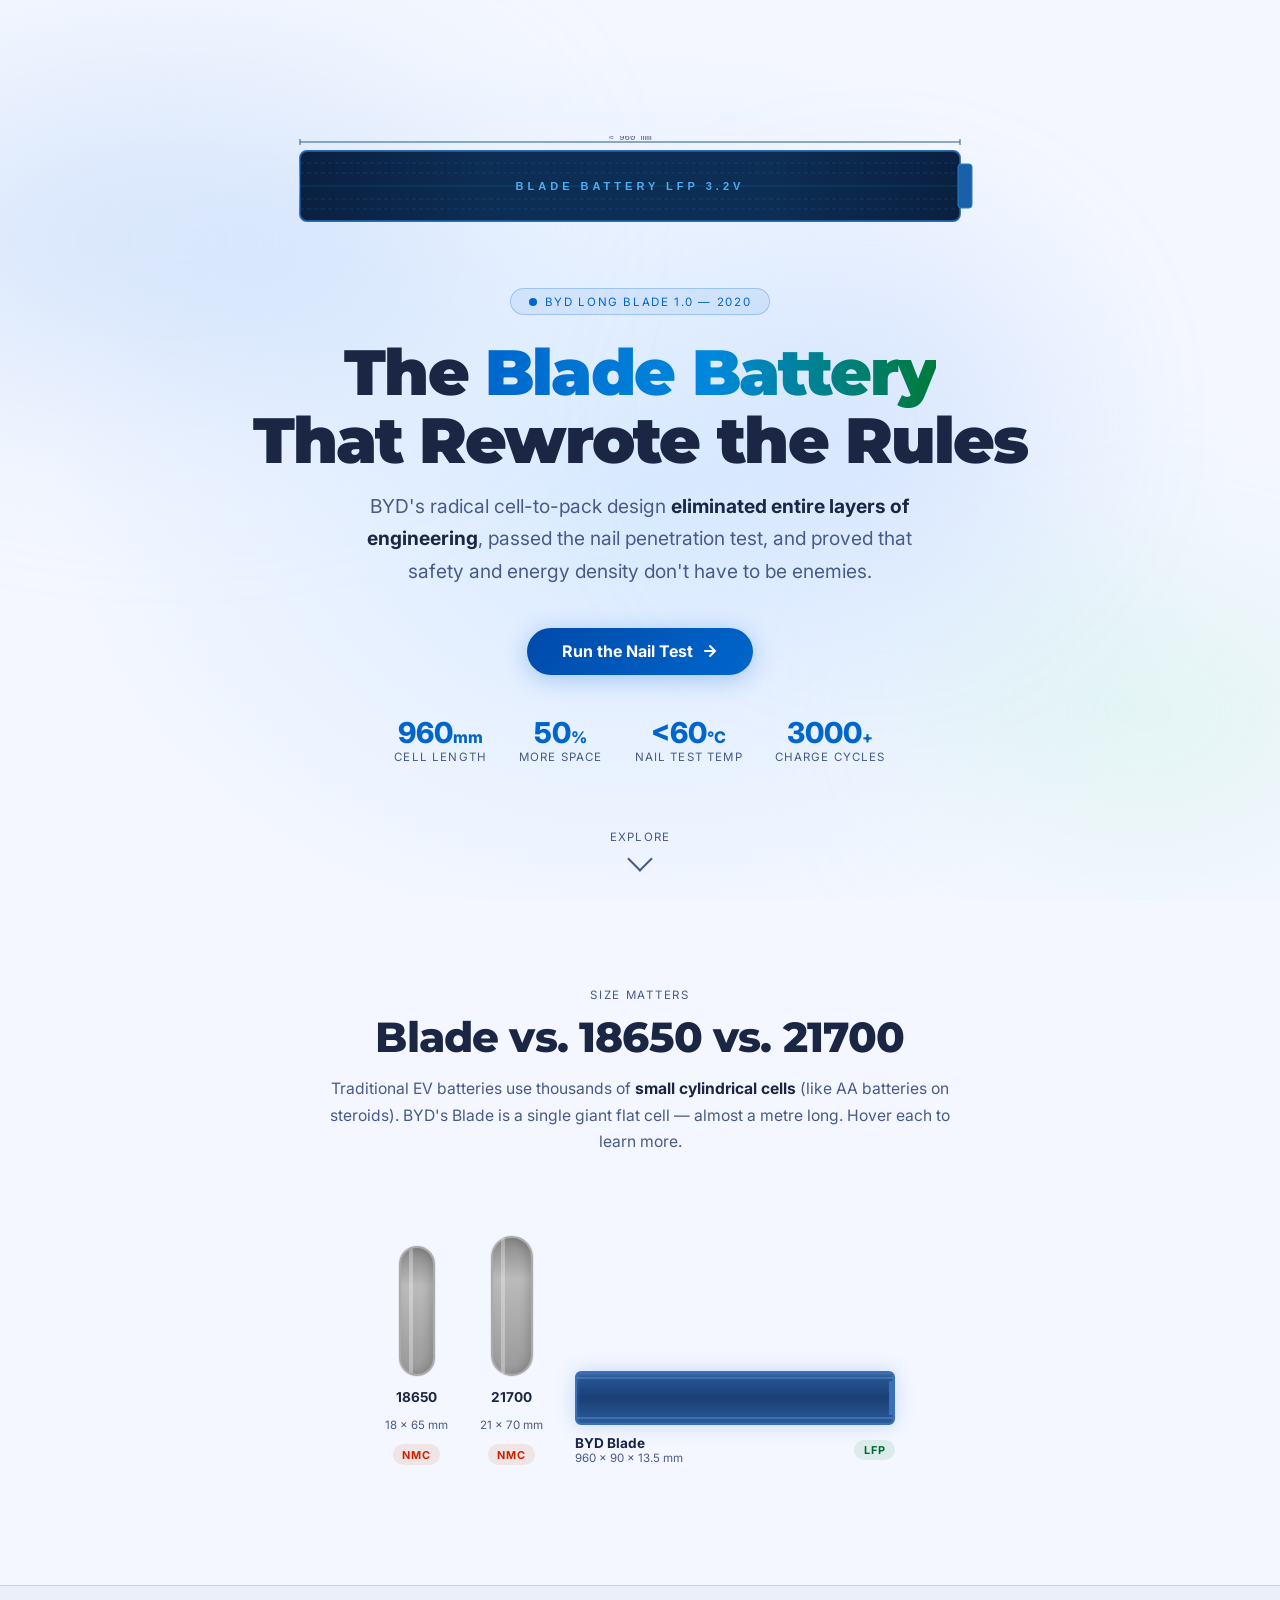
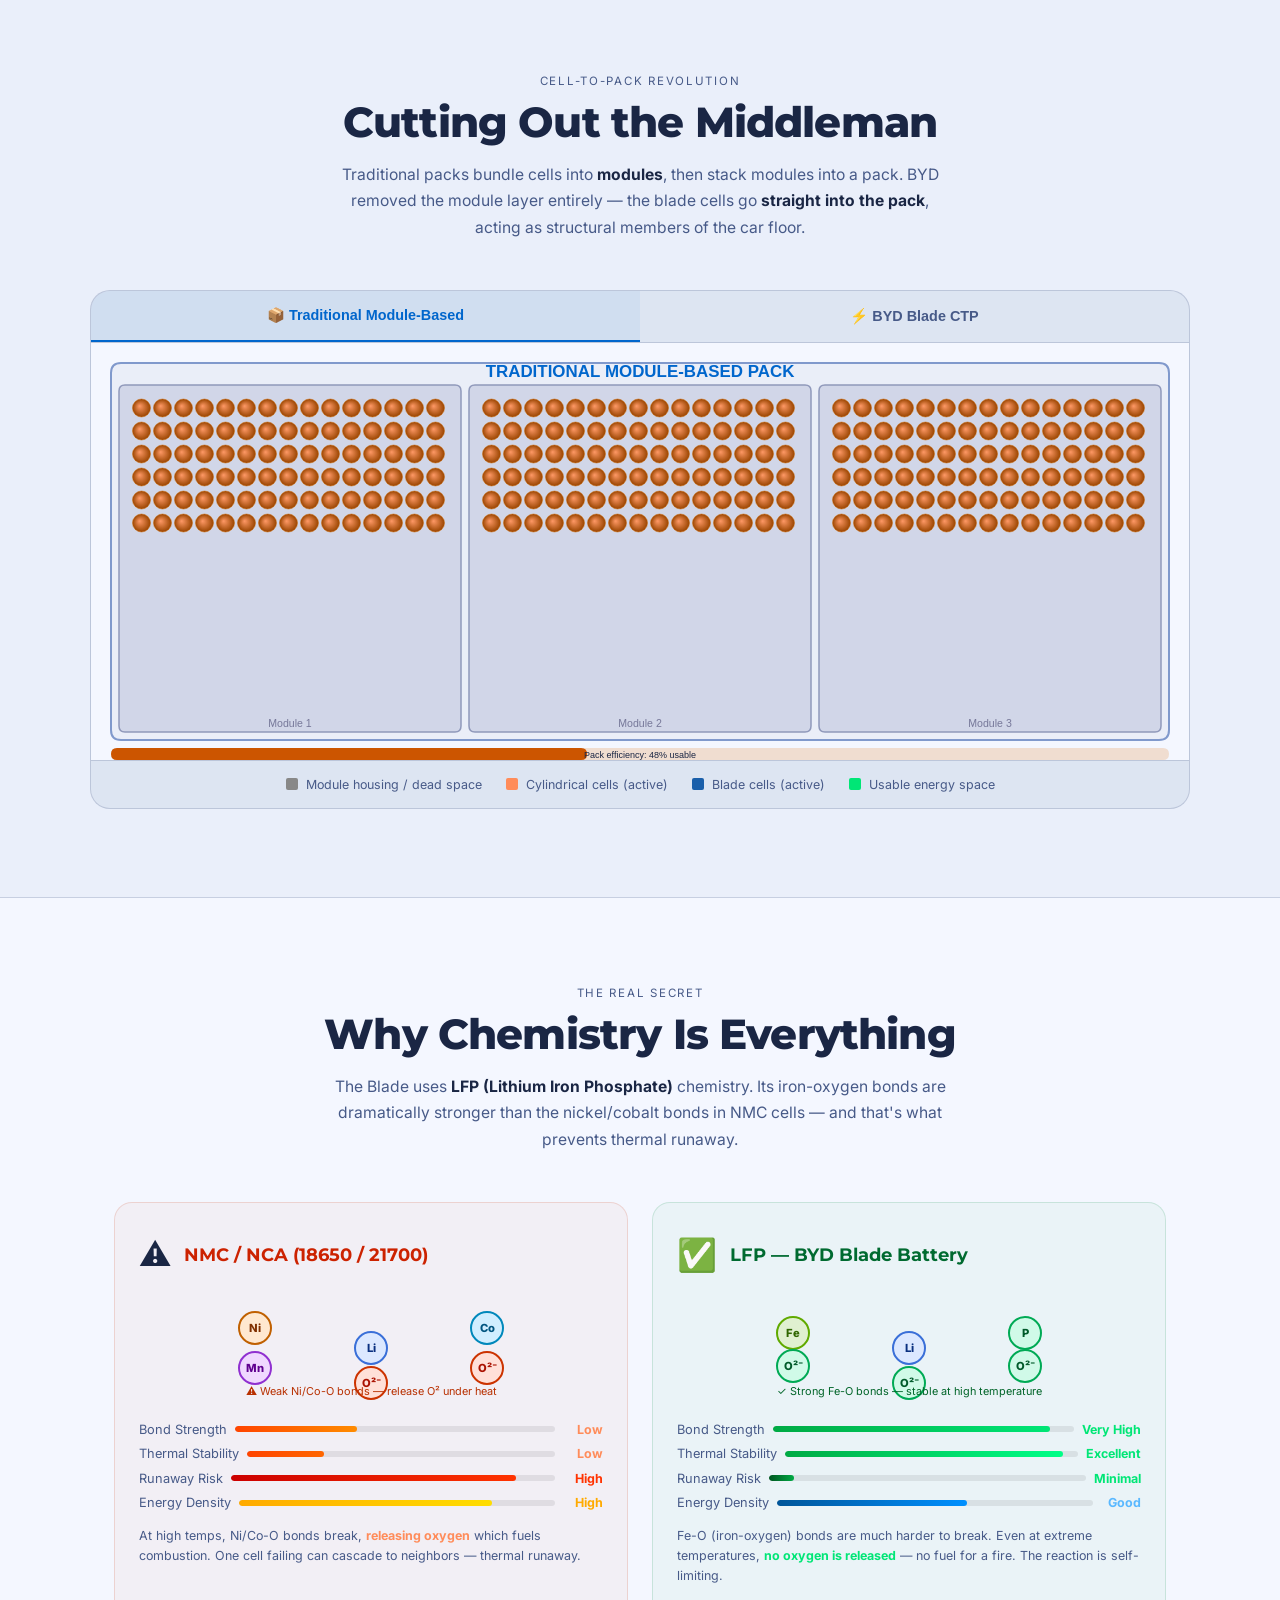
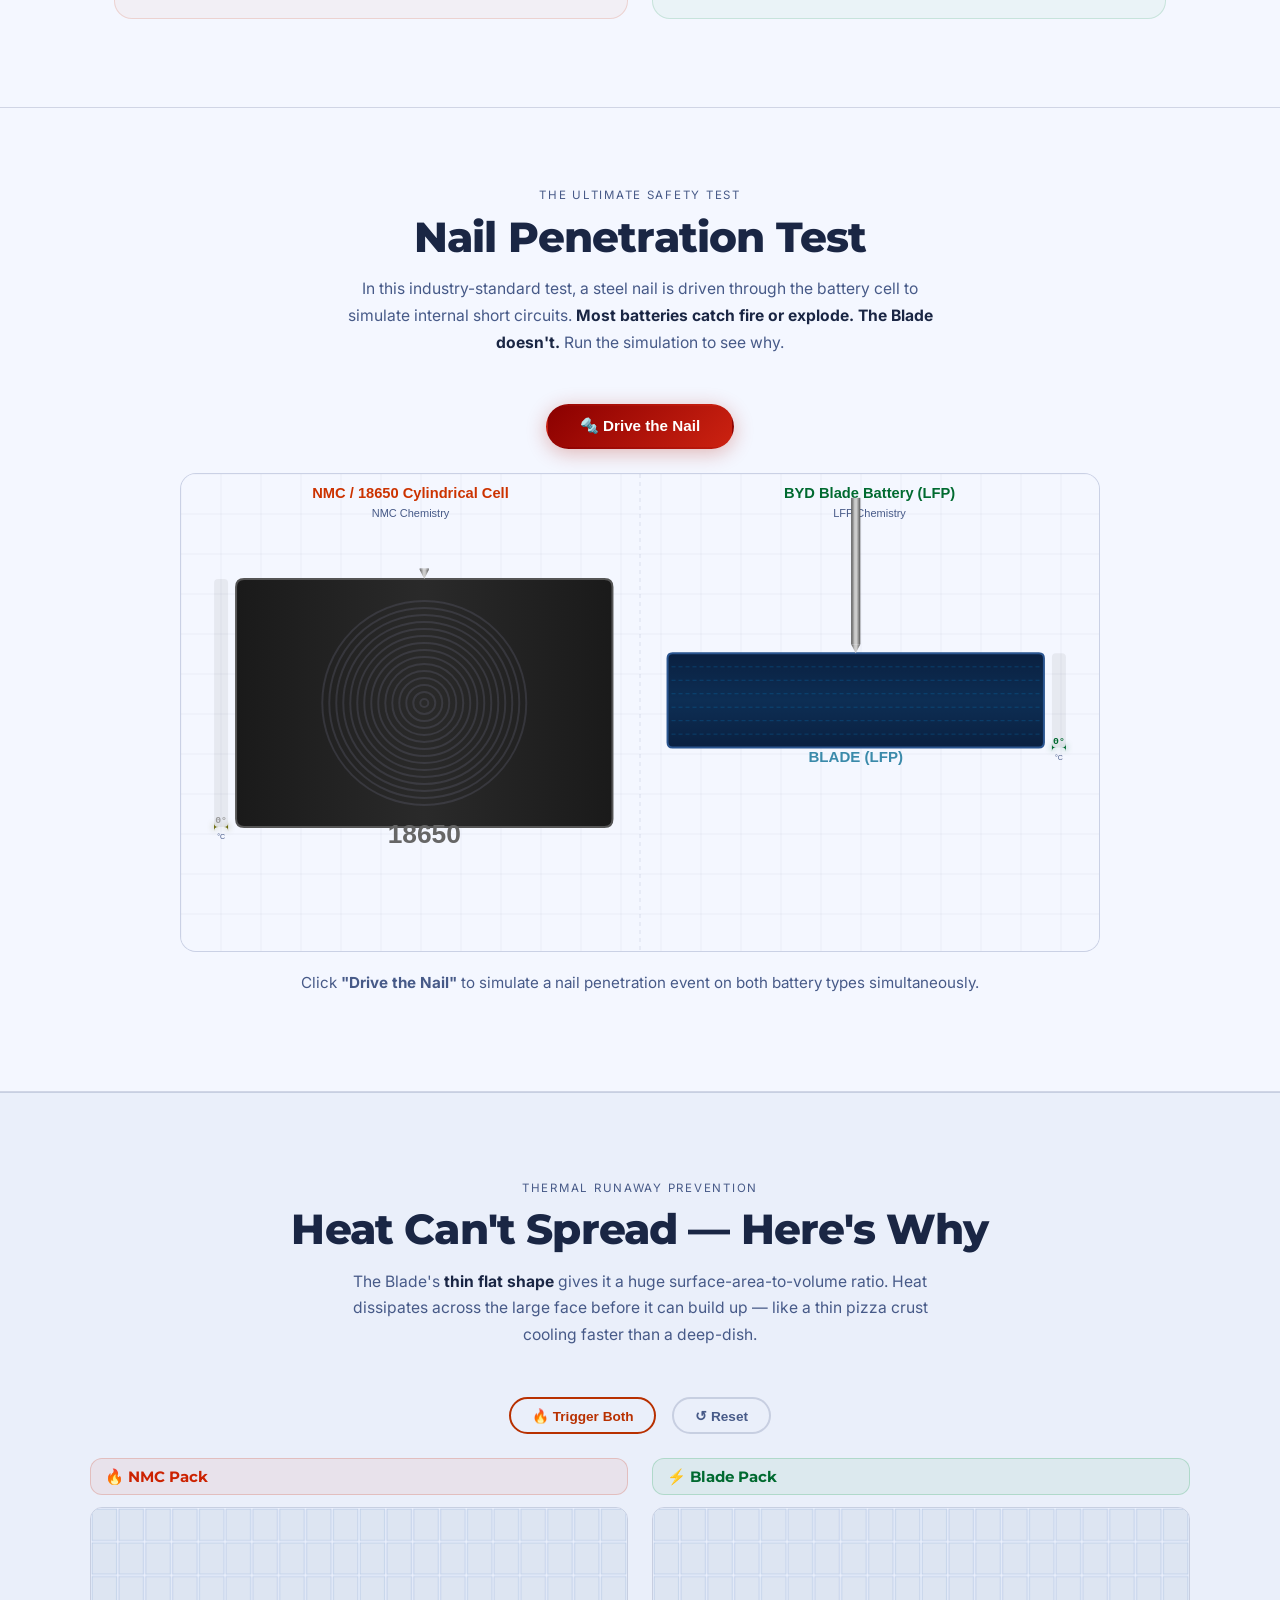
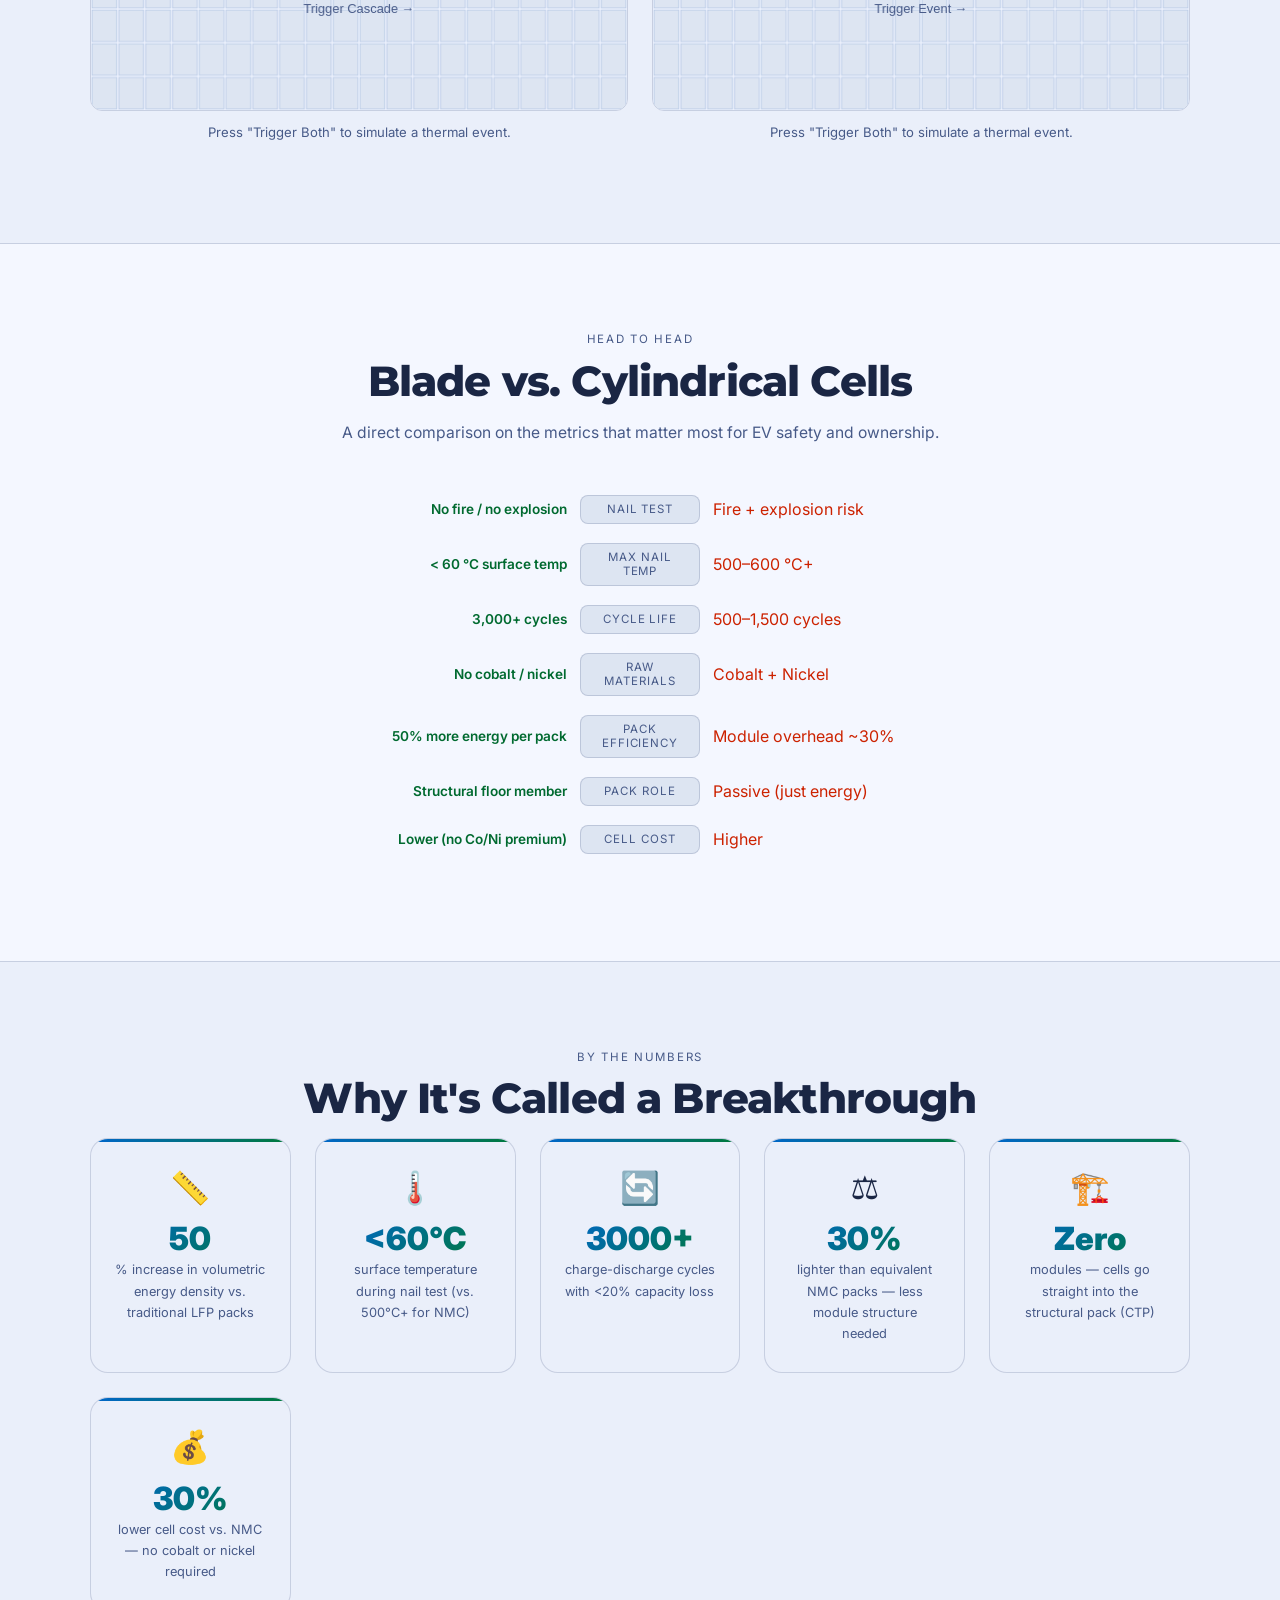
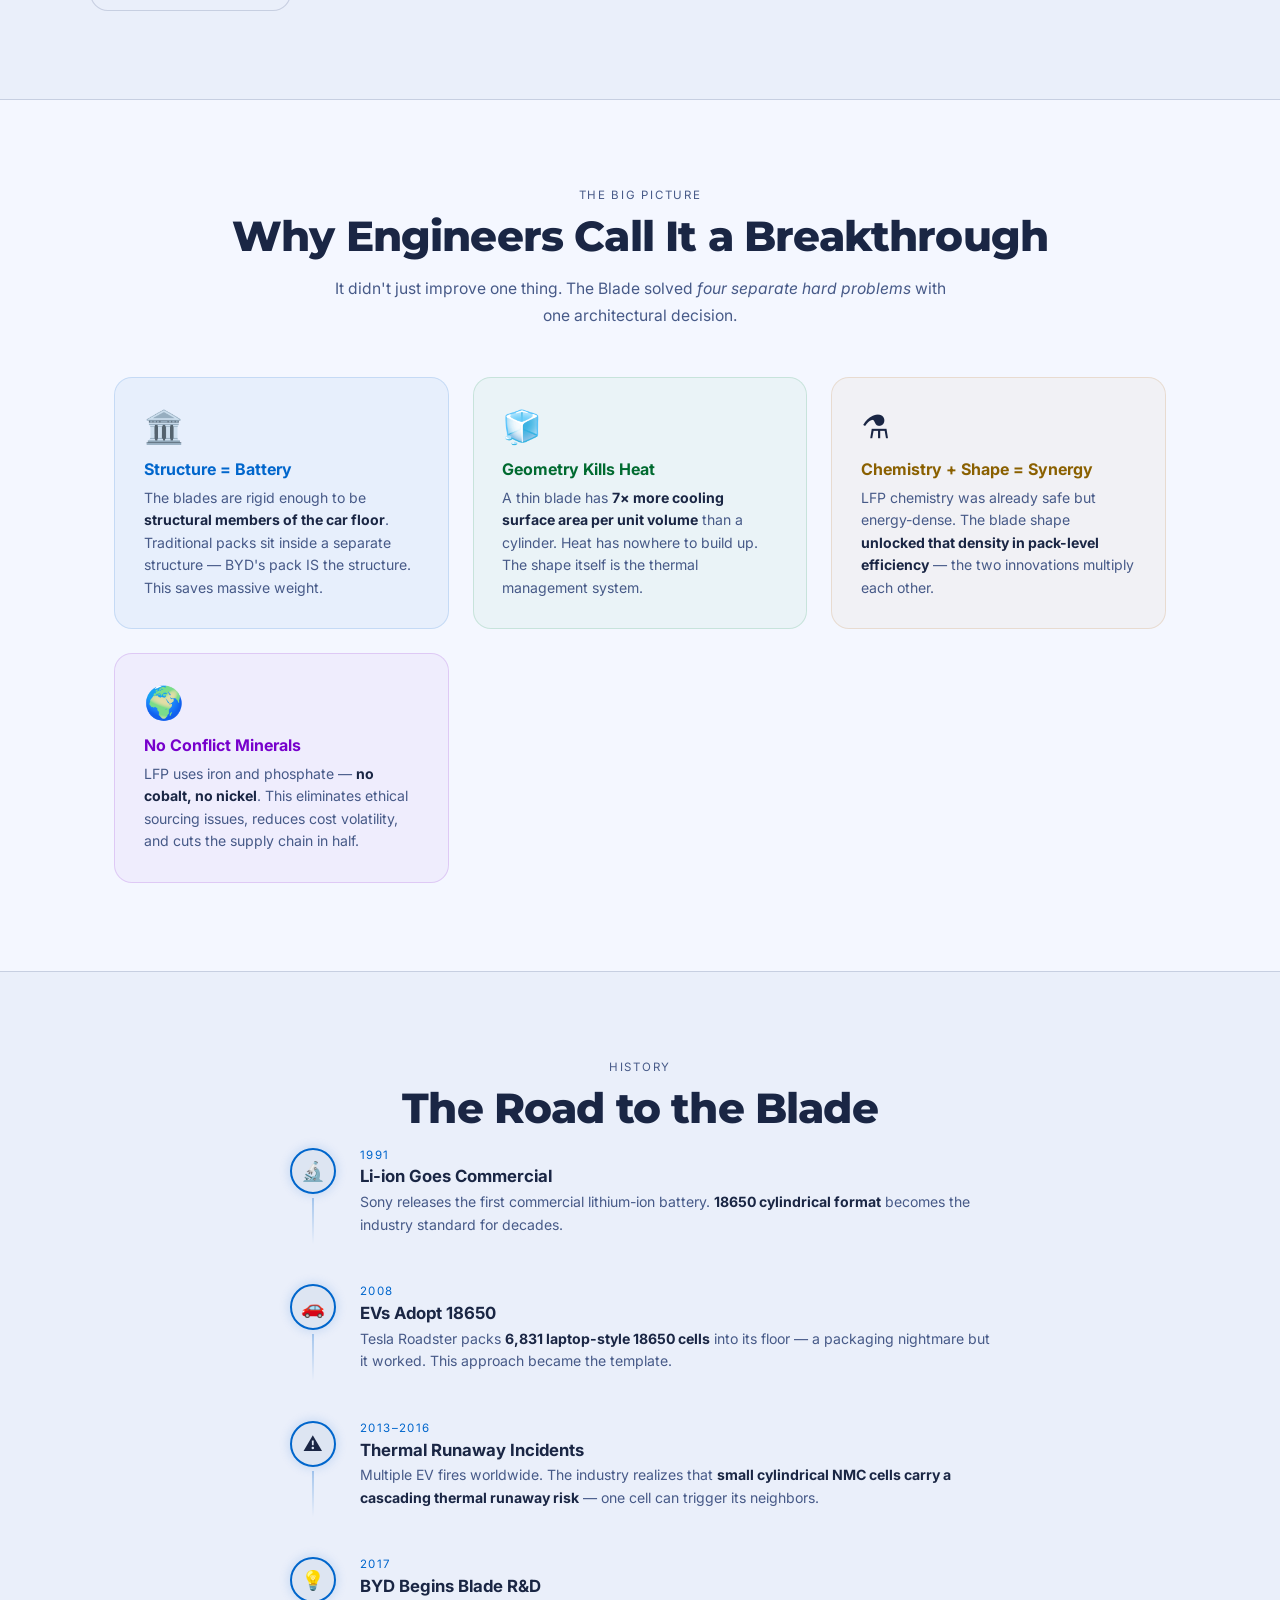
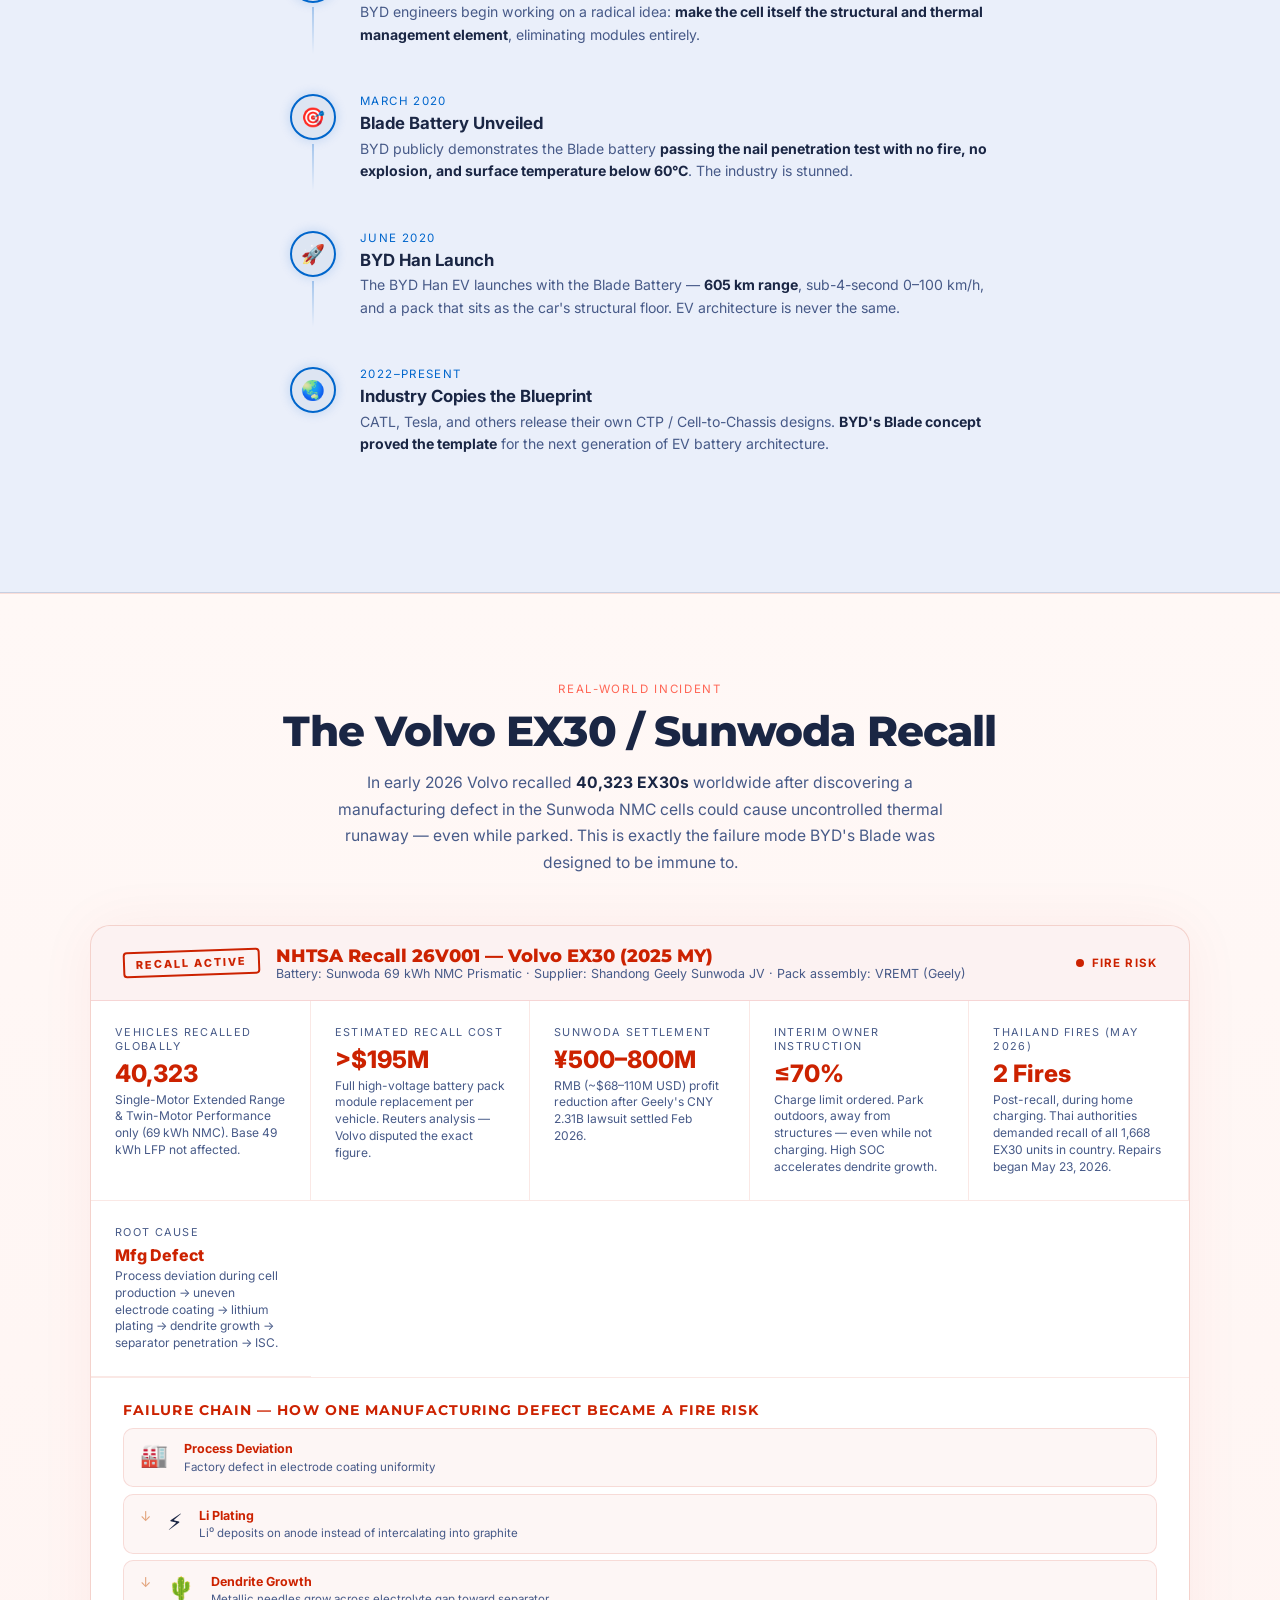
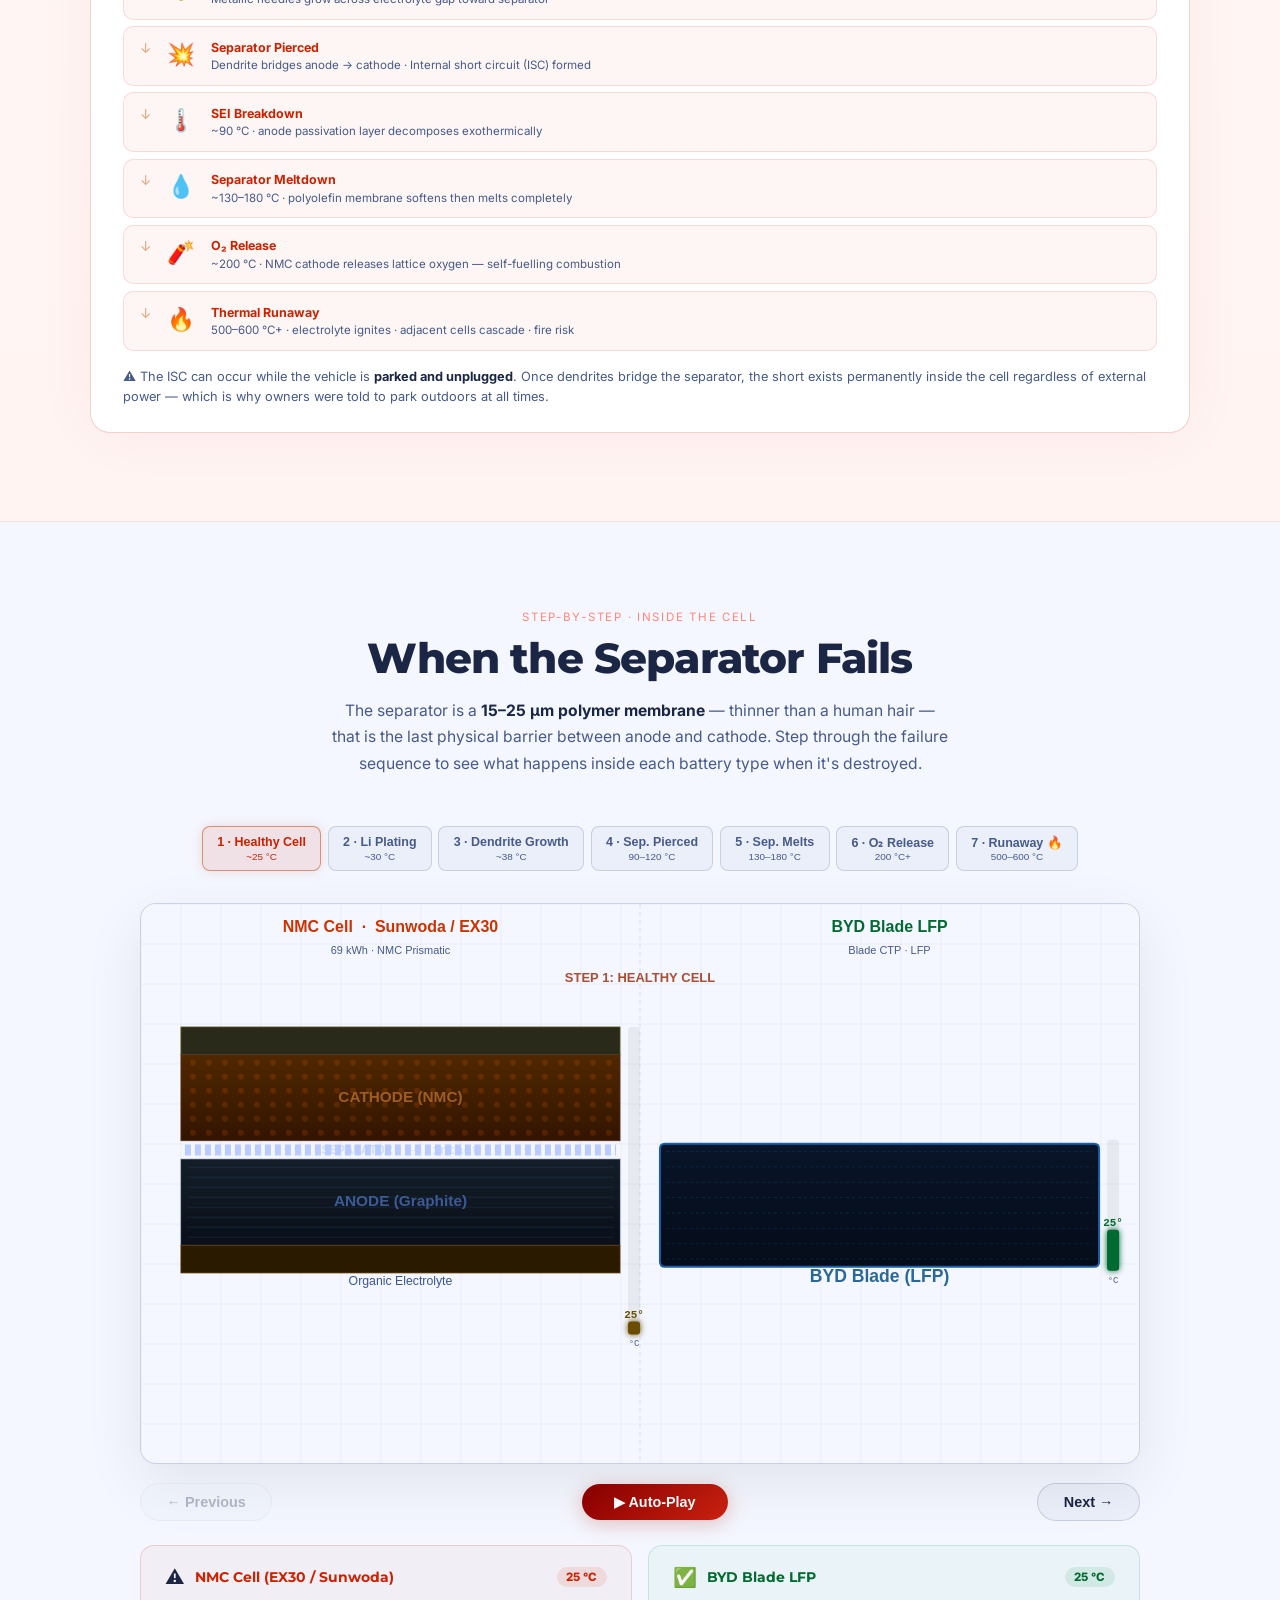
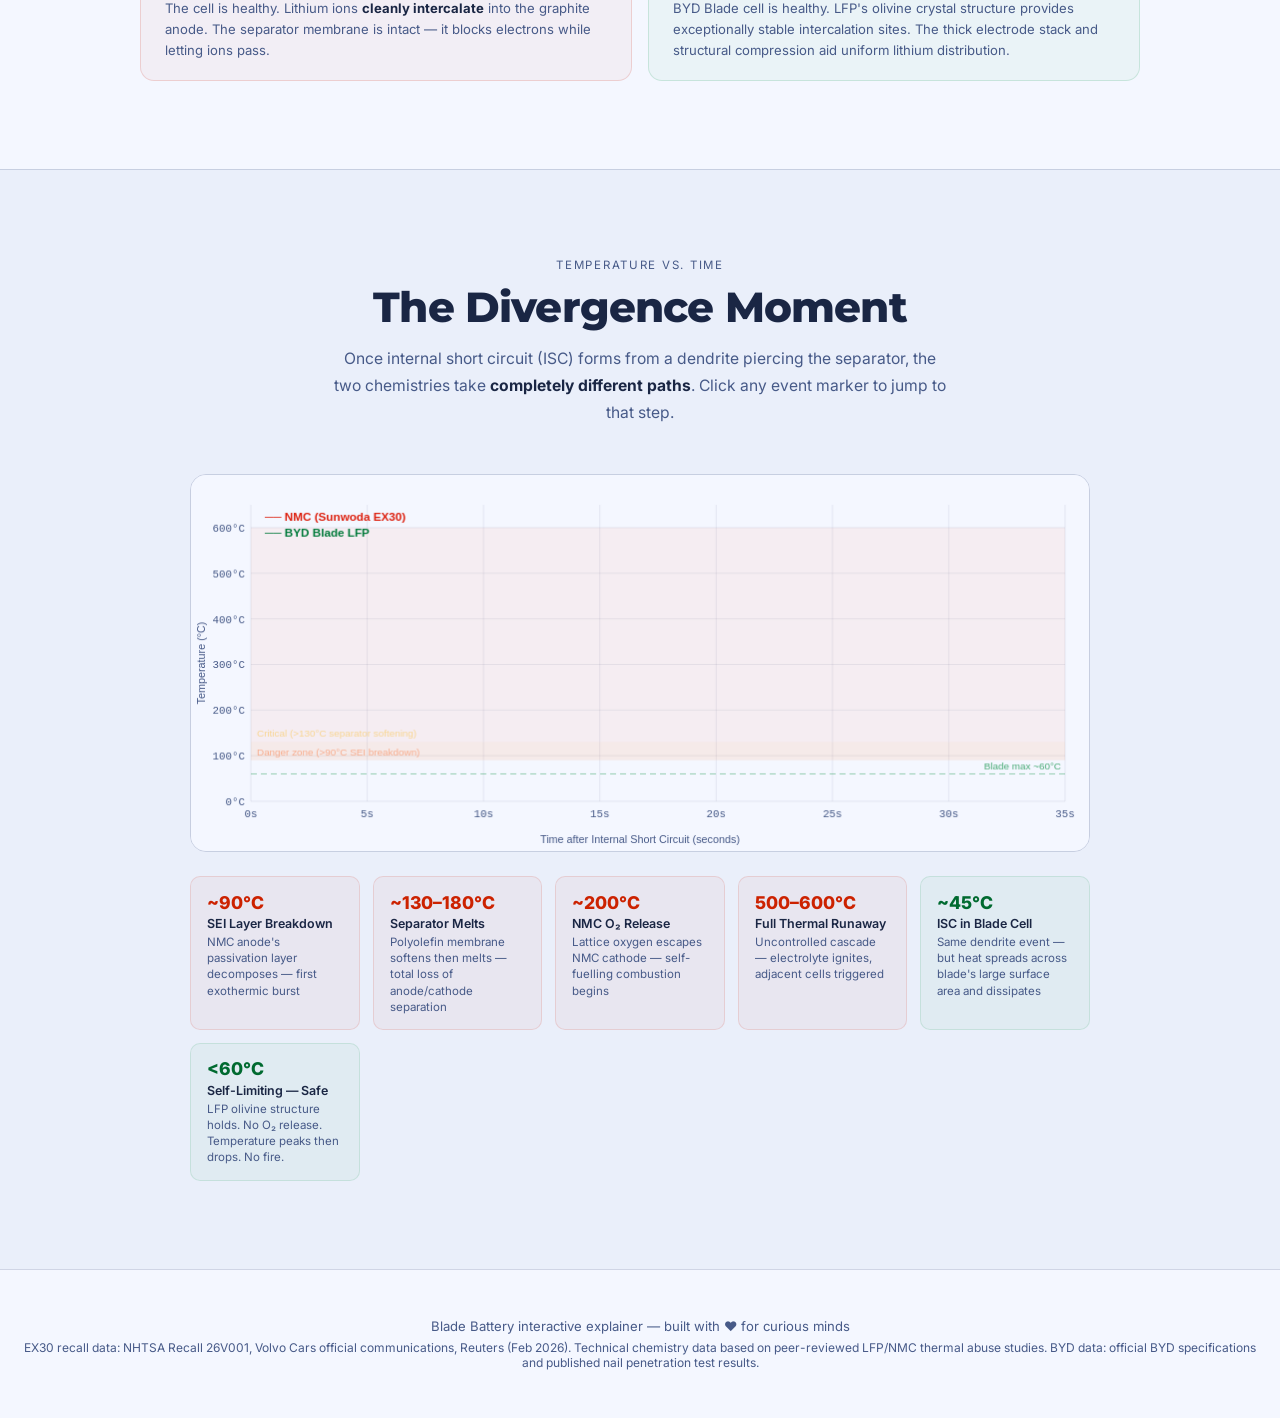
==== commit 49dba1aa: "Combine thermal triggers into a single "Trigger Both" button Replaces the two per-column trigger but" ====
--- a/bladebattery/index.html
+++ b/bladebattery/index.html
@@ -333,7 +333,9 @@
 .blade-lbl{color:#006a30;}
 .thermal-col canvas{display:block;width:100%;height:auto;border-radius:12px;border:1px solid var(--border);}
 .thermal-col-st{font-size:.82rem;color:var(--muted);line-height:1.5;text-align:center;min-height:2rem;}
-.thermal-reset-row{display:flex;justify-content:center;margin-top:.5rem;}
+.thermal-controls{display:flex;gap:1rem;justify-content:center;margin-bottom:1.5rem;}
+.th-btn-trigger{border-color:rgba(180,60,0,.5);color:#b83000;font-size:1rem;padding:.7rem 2rem;}
+.th-btn-trigger:hover,.th-btn-trigger.active{background:rgba(180,60,0,.08);}
 .th-btn{padding:.55rem 1.3rem;border-radius:99px;border:2px solid;font-size:.85rem;font-weight:600;cursor:pointer;transition:all .25s;background:none;}
 .th-btn-nmc{border-color:rgba(200,40,10,.5);color:#cc2200;}
 .th-btn-nmc:hover,.th-btn-nmc.active{background:rgba(200,40,10,.1);}
@@ -861,26 +863,25 @@
     <h2 class="sec-title reveal">Heat Can't Spread — Here's Why</h2>
     <p class="sec-desc reveal">The Blade's <strong>thin flat shape</strong> gives it a huge surface-area-to-volume ratio. Heat dissipates across the large face before it can build up — like a thin pizza crust cooling faster than a deep-dish.</p>
 
+    <div class="thermal-controls reveal">
+      <button class="th-btn th-btn-trigger" id="th-trigger" onclick="nmcSim.start();bladeSim.start();this.classList.add('active')">🔥 Trigger Both</button>
+      <button class="th-btn th-btn-reset" onclick="nmcSim.reset();bladeSim.reset();document.getElementById('th-trigger').classList.remove('active')">↺ Reset</button>
+    </div>
     <div class="thermal-compare reveal">
       <div class="thermal-col">
         <div class="thermal-col-hd nmc-hd">
           <span class="thermal-col-lbl nmc-lbl">🔥 NMC Pack</span>
-          <button class="th-btn th-btn-nmc" id="th-nmc" onclick="nmcSim.start()">Trigger Cascade</button>
         </div>
         <canvas id="thermalNmcCanvas"></canvas>
-        <p class="thermal-col-st" id="thermalNmcStatus">Click "Trigger Cascade" to simulate a thermal event.</p>
+        <p class="thermal-col-st" id="thermalNmcStatus">Press "Trigger Both" to simulate a thermal event.</p>
       </div>
       <div class="thermal-col">
         <div class="thermal-col-hd blade-hd">
           <span class="thermal-col-lbl blade-lbl">⚡ Blade Pack</span>
-          <button class="th-btn th-btn-blade" id="th-blade" onclick="bladeSim.start()">Trigger Event</button>
         </div>
         <canvas id="thermalBladeCanvas"></canvas>
-        <p class="thermal-col-st" id="thermalBladeStatus">Click "Trigger Event" to simulate a thermal event.</p>
+        <p class="thermal-col-st" id="thermalBladeStatus">Press "Trigger Both" to simulate a thermal event.</p>
       </div>
-    </div>
-    <div class="thermal-reset-row reveal">
-      <button class="th-btn th-btn-reset" onclick="nmcSim.reset();bladeSim.reset()">↺ Reset Both</button>
     </div>
   </div>
 </div>
@@ -1912,7 +1913,7 @@
 // ═══════════════════════════════════════════════════════
 //   THERMAL CANVAS
 // ═══════════════════════════════════════════════════════
-function makeThermalSim(canvasId, mode, btnId, statusId) {
+function makeThermalSim(canvasId, mode, statusId) {
   const canvas = document.getElementById(canvasId);
   let ctx, W, H, grid, time, raf, lastTS, cellW, cellH;
   const COLS = 20, ROWS = 6;
@@ -1932,7 +1933,6 @@
     grid = Array.from({length:ROWS}, () => new Float32Array(COLS));
     grid[Math.floor(ROWS/2)][Math.floor(COLS/2)] = 1.0;
     lastTS = null;
-    document.getElementById(btnId).classList.add('active');
     document.getElementById(statusId).innerHTML = mode === 'nmc'
       ? '🔥 <strong>NMC pack:</strong> Heat spreads rapidly — cascading thermal runaway across the entire pack.'
       : '✅ <strong>Blade pack:</strong> Heat dissipates along the thin blade surface — cannot cascade to neighbors.';
@@ -1942,10 +1942,7 @@
   function reset() {
     if (raf) cancelAnimationFrame(raf);
     grid = null;
-    document.getElementById(btnId).classList.remove('active');
-    document.getElementById(statusId).textContent = mode === 'nmc'
-      ? 'Click "Trigger Cascade" to simulate a thermal event.'
-      : 'Click "Trigger Event" to simulate a thermal event.';
+    document.getElementById(statusId).textContent = 'Press "Trigger Both" to simulate a thermal event.';
     if (ctx) { ctx.clearRect(0,0,W,H); drawIdle(); }
   }
 
@@ -2033,8 +2030,8 @@
   return { resize, start, reset };
 }
 
-const nmcSim = makeThermalSim('thermalNmcCanvas', 'nmc', 'th-nmc', 'thermalNmcStatus');
-const bladeSim = makeThermalSim('thermalBladeCanvas', 'blade', 'th-blade', 'thermalBladeStatus');
+const nmcSim = makeThermalSim('thermalNmcCanvas', 'nmc', 'thermalNmcStatus');
+const bladeSim = makeThermalSim('thermalBladeCanvas', 'blade', 'thermalBladeStatus');
 
 function heatColor(t, c1, c2) {
   const r = Math.round(c1[0] + (c2[0]-c1[0])*t);
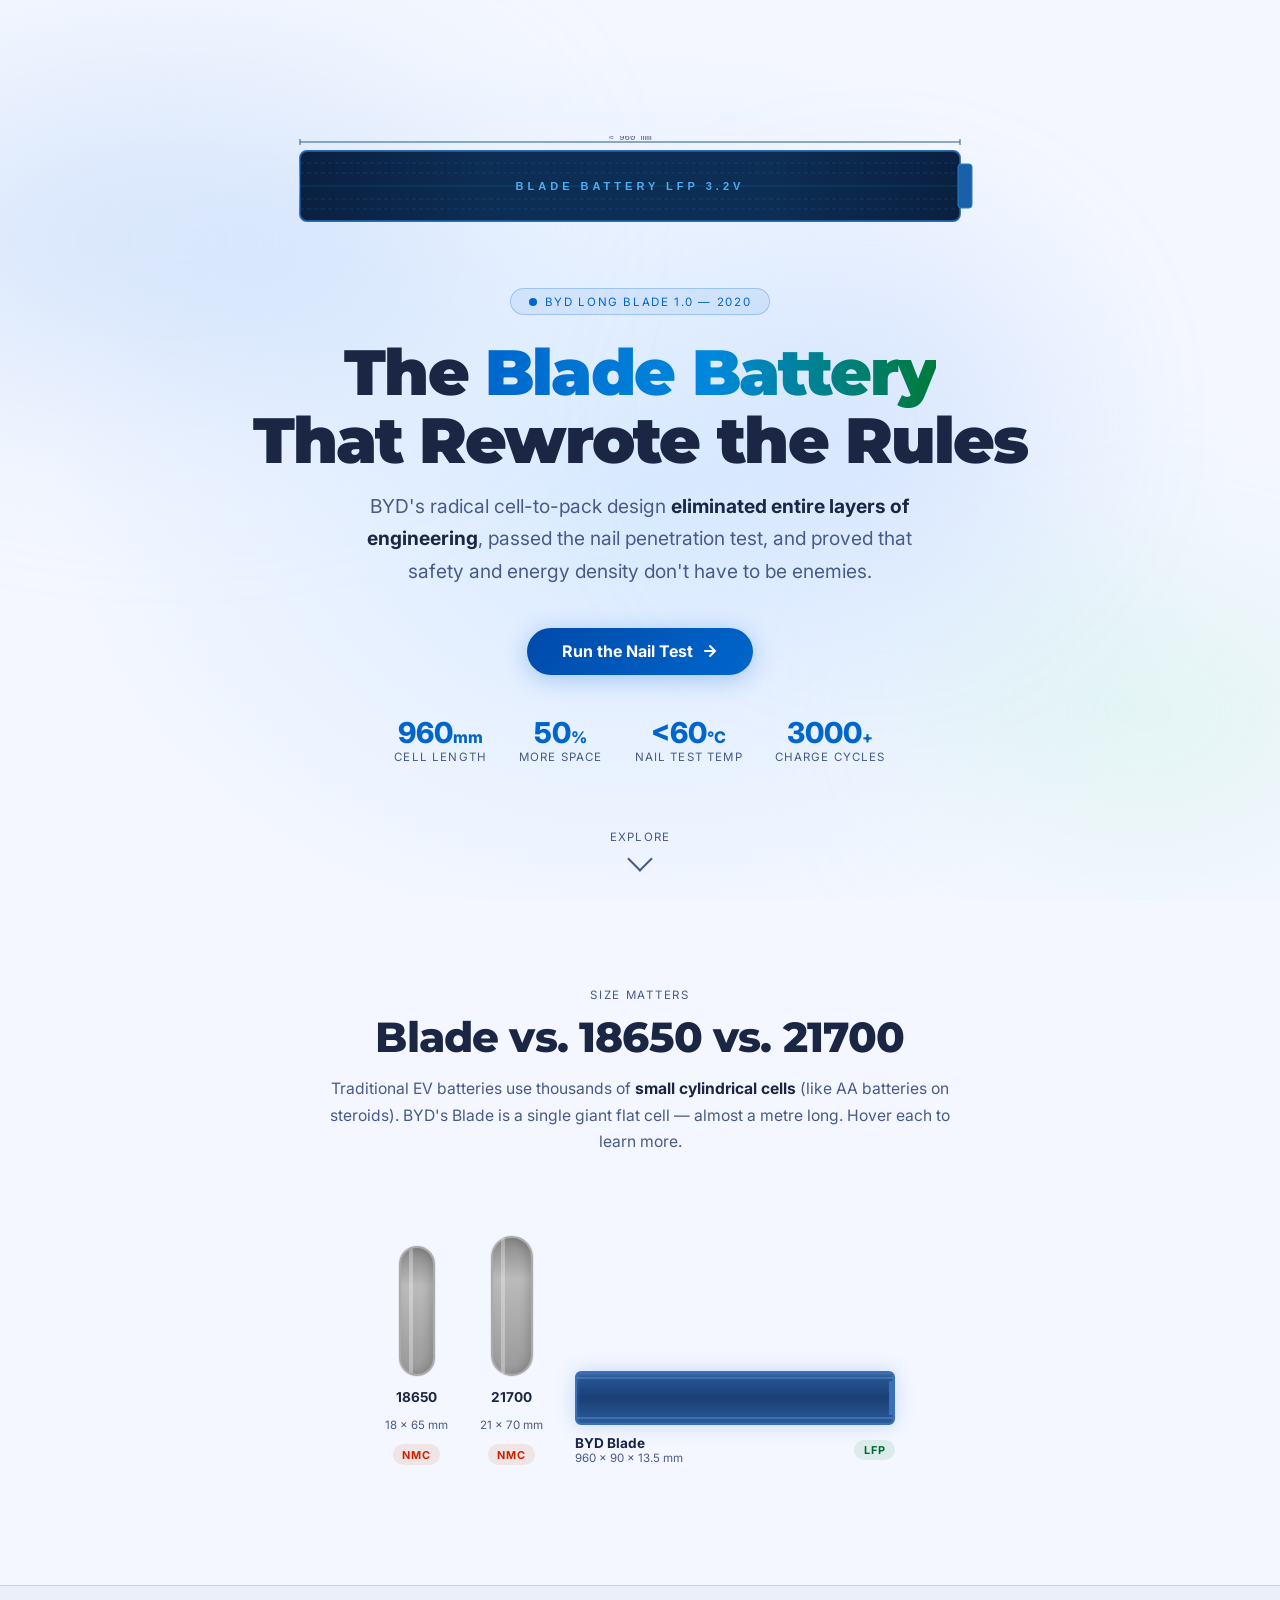
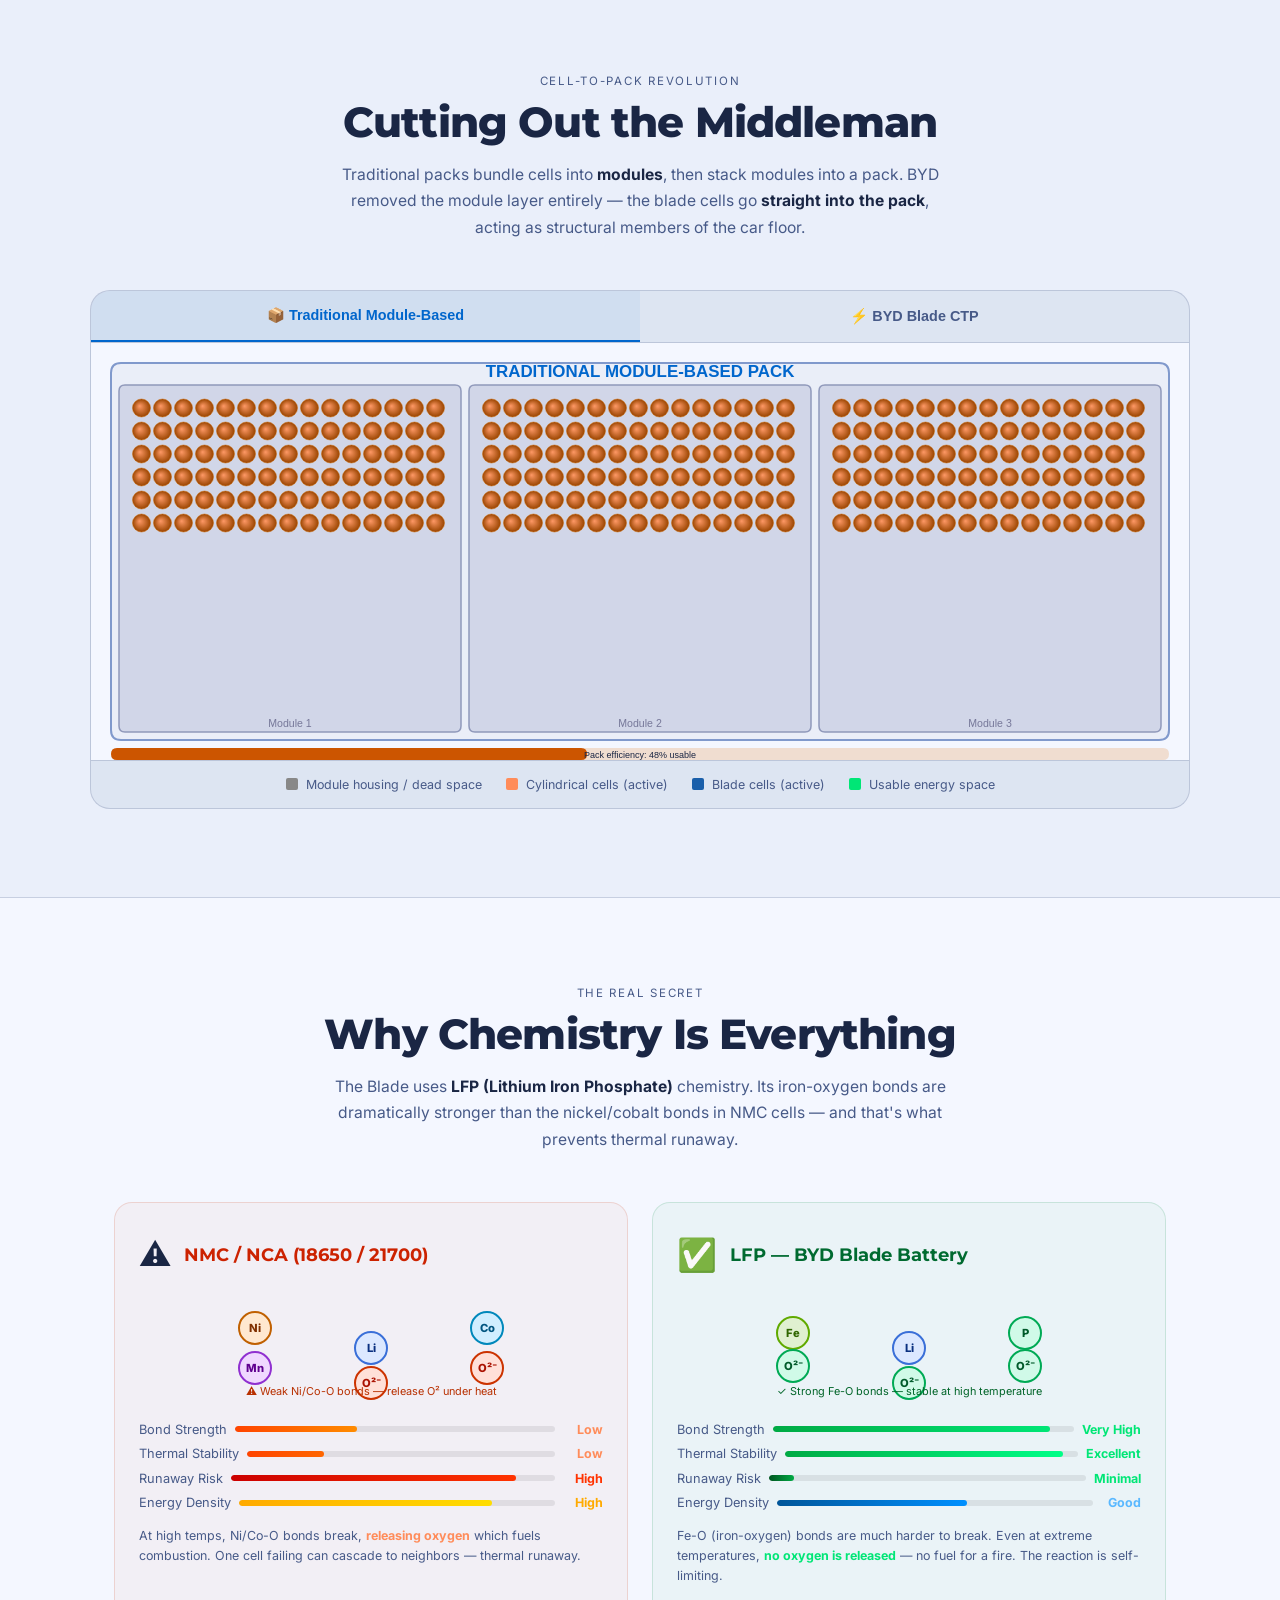
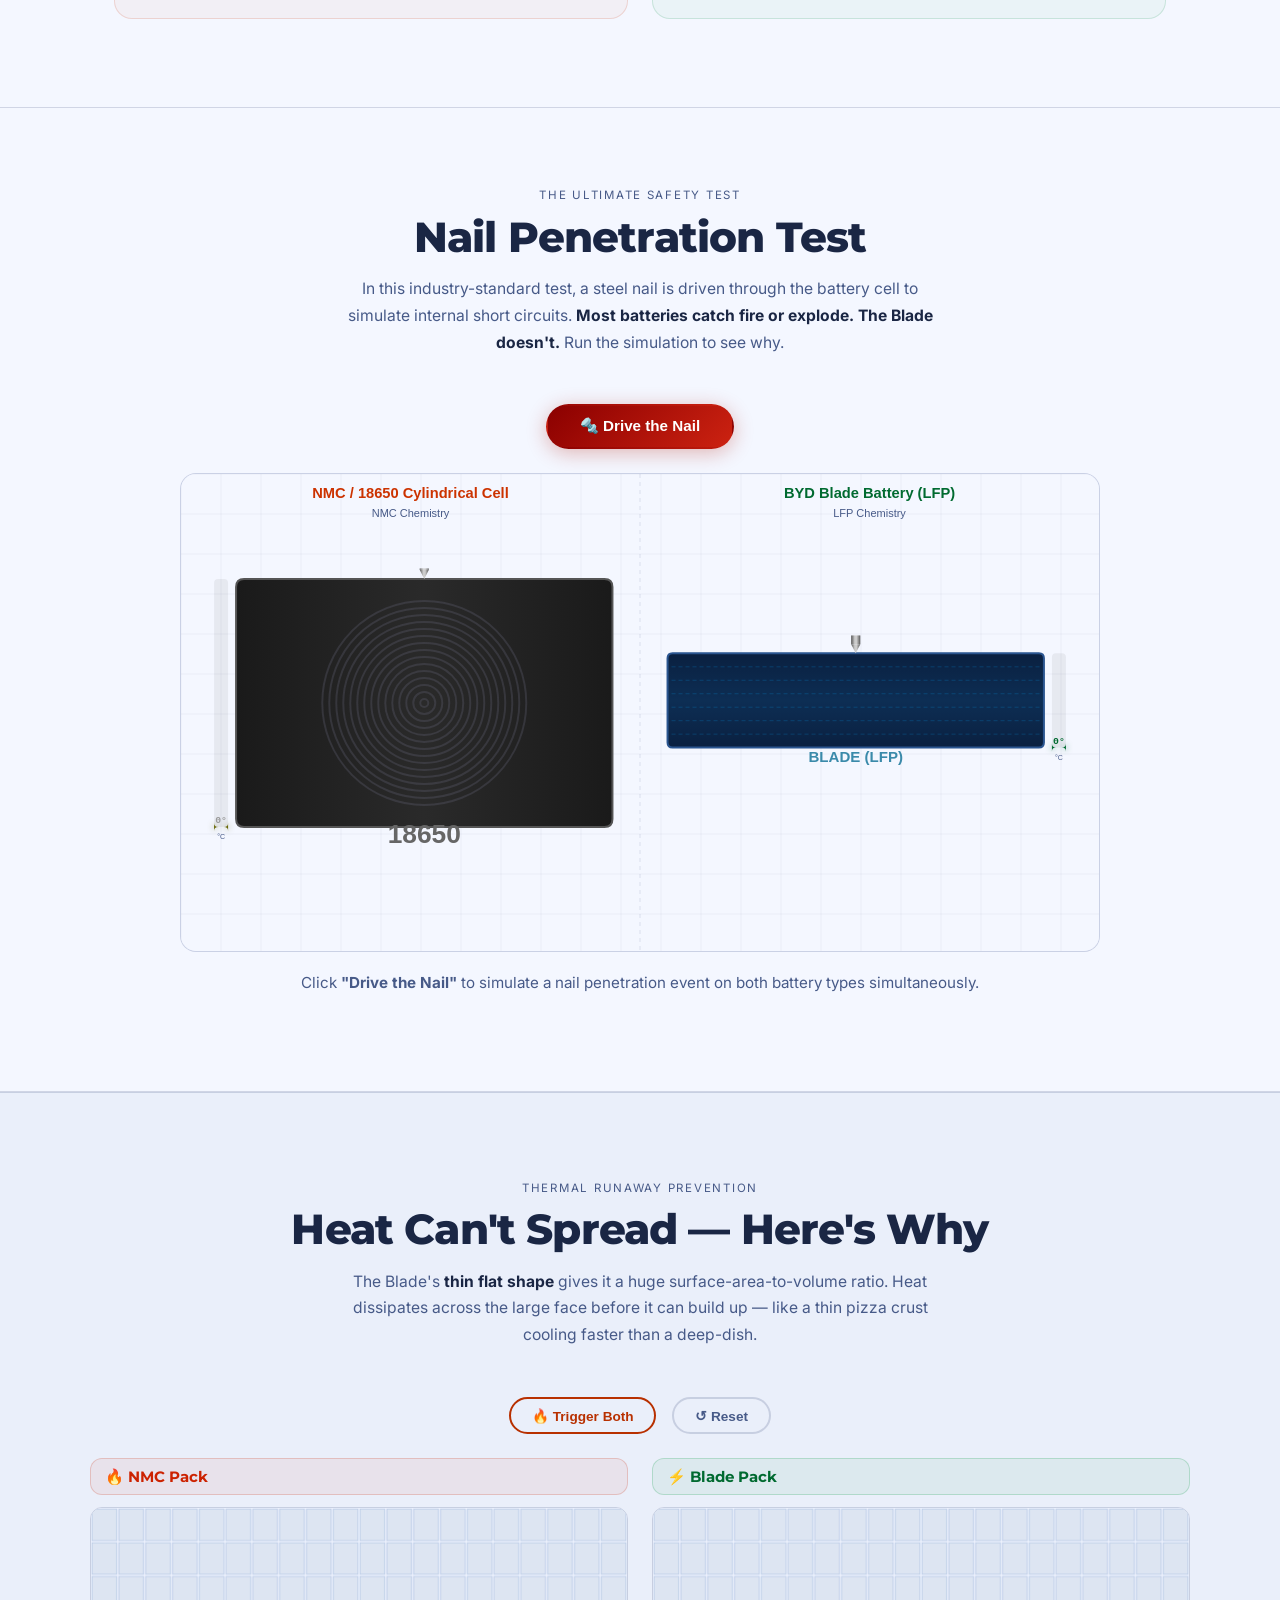
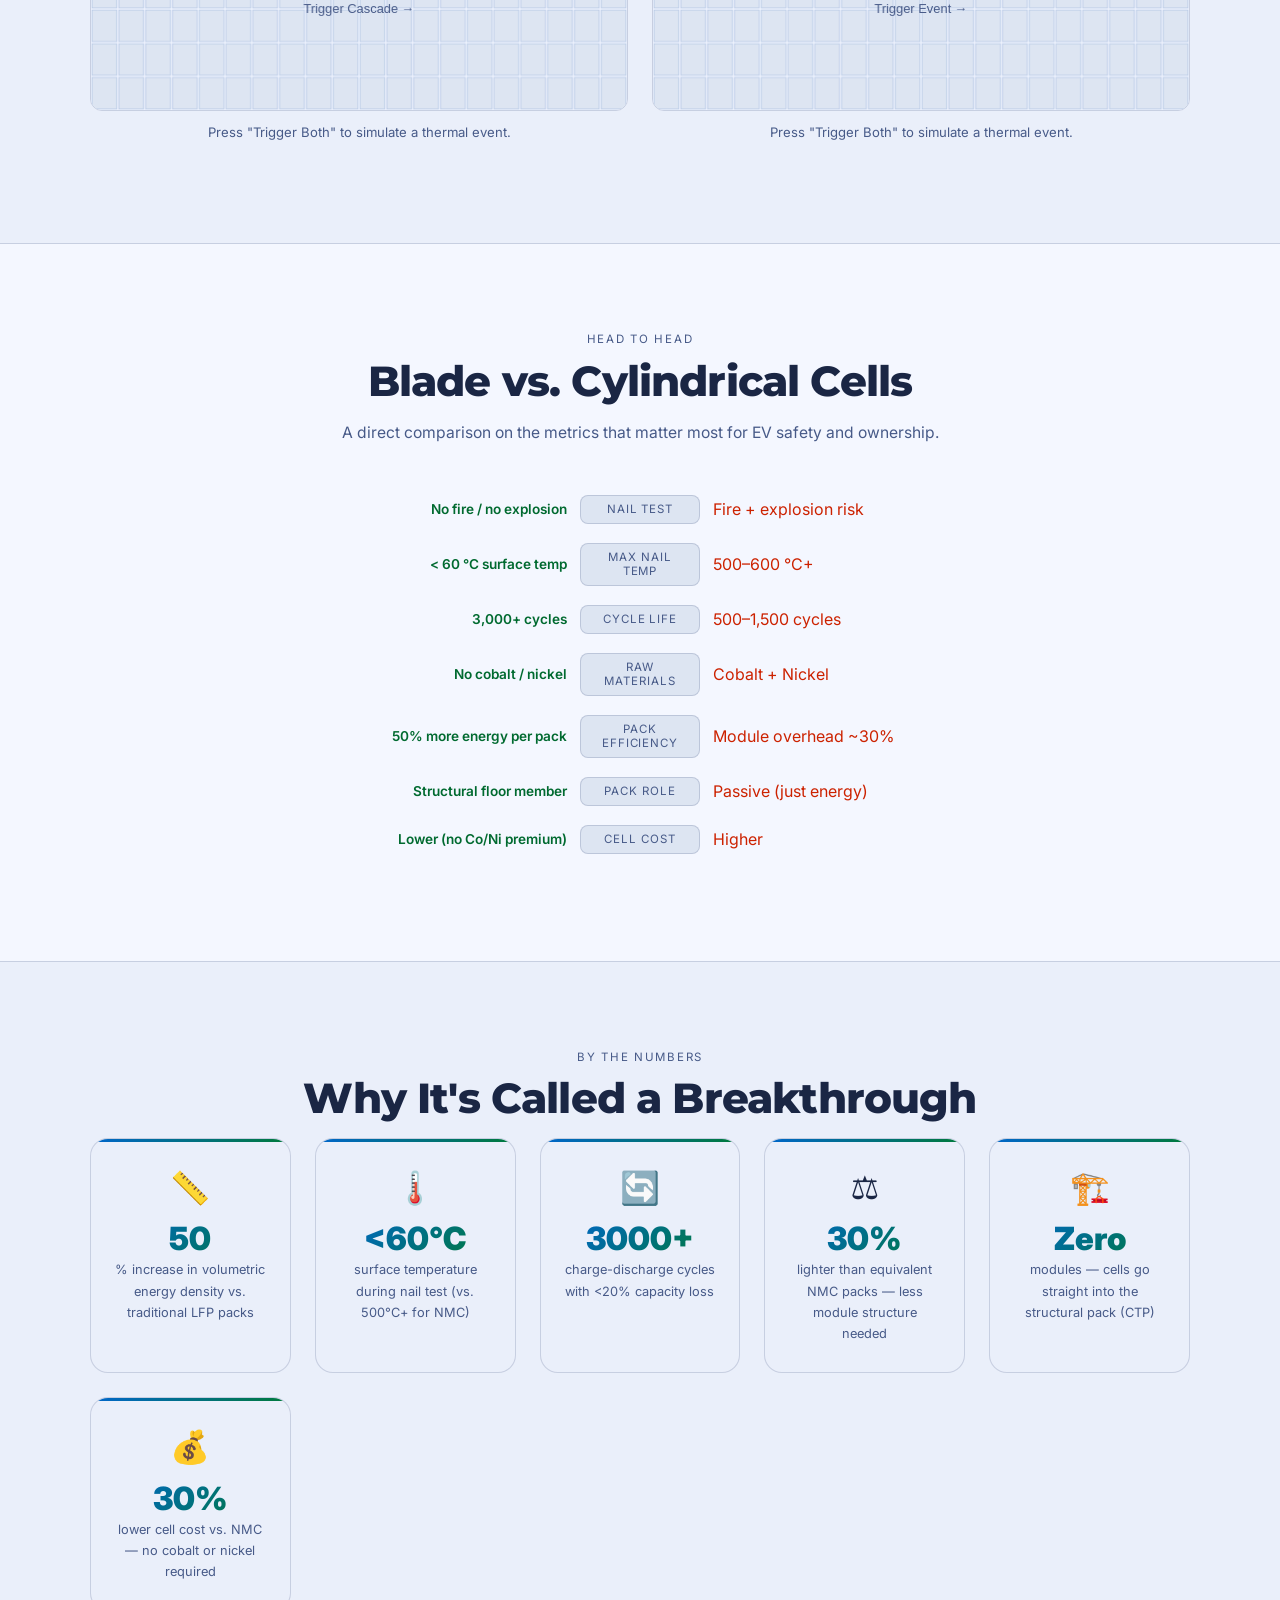
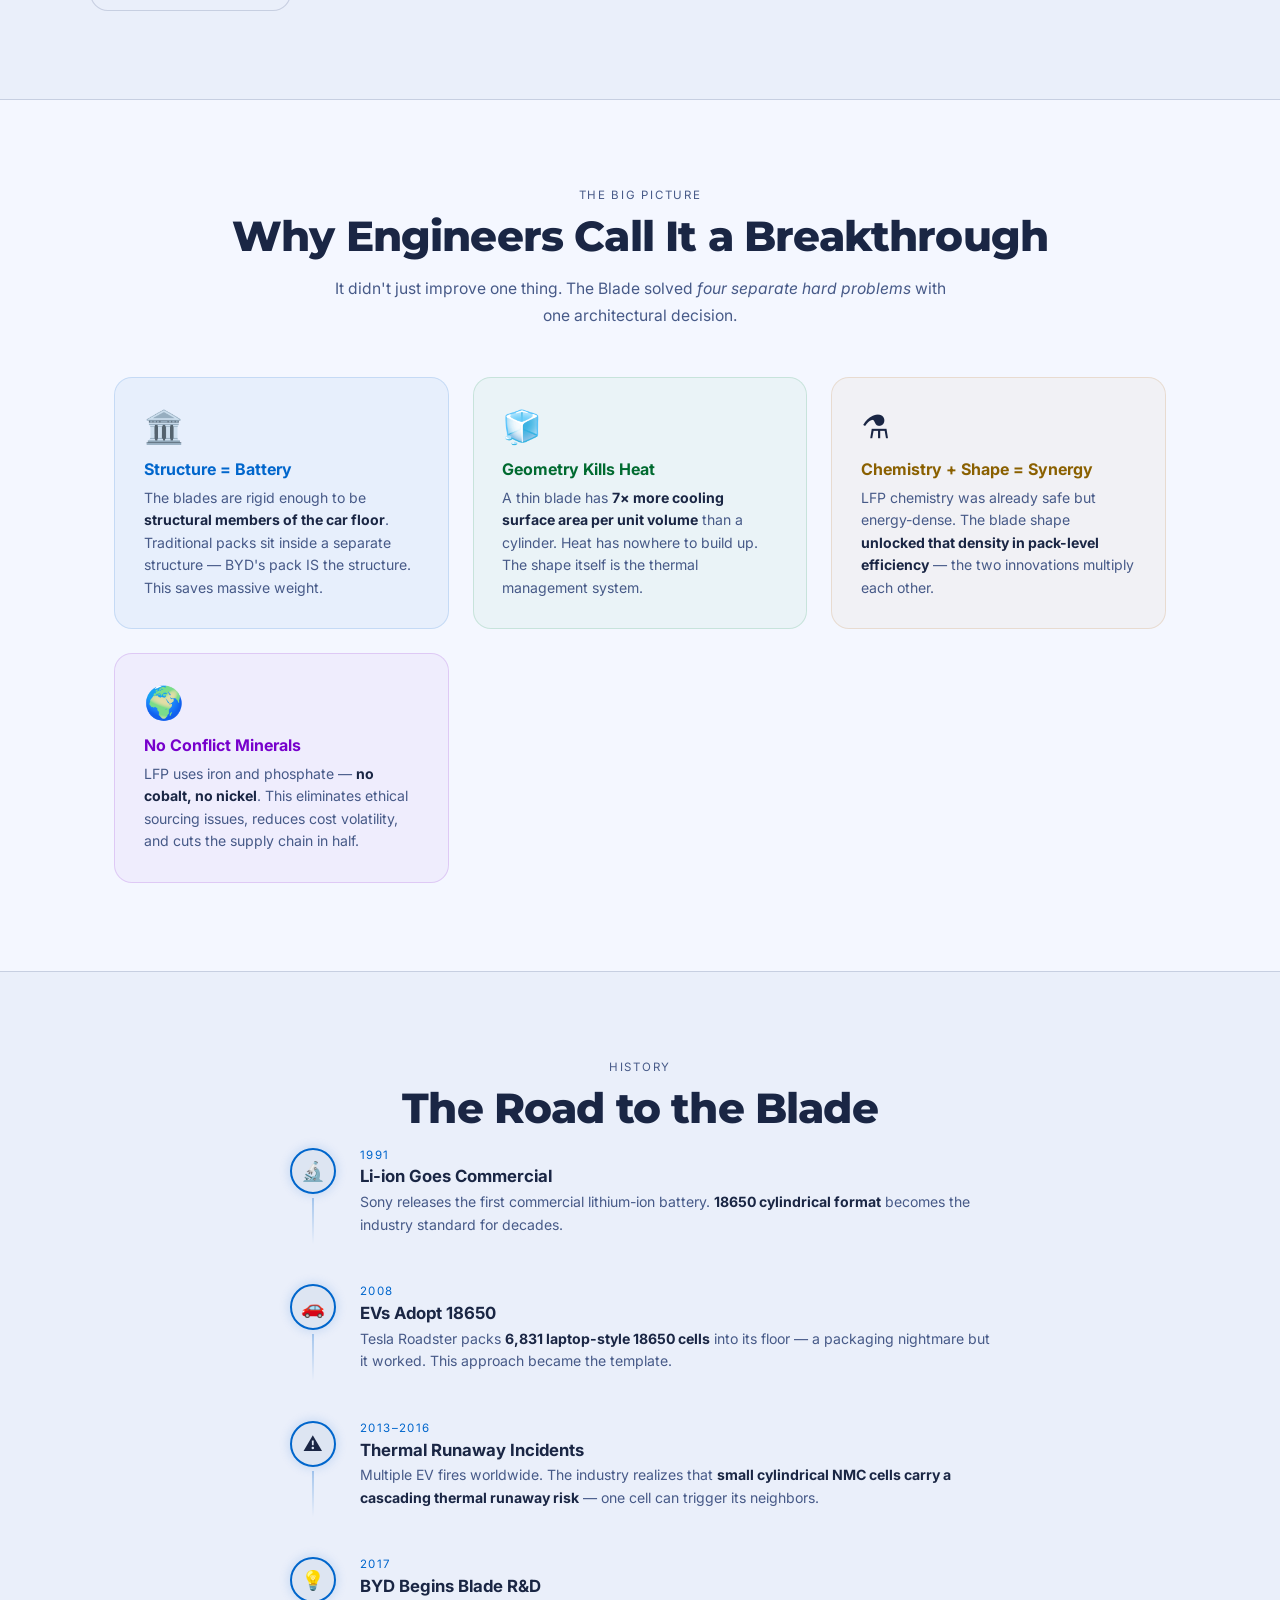
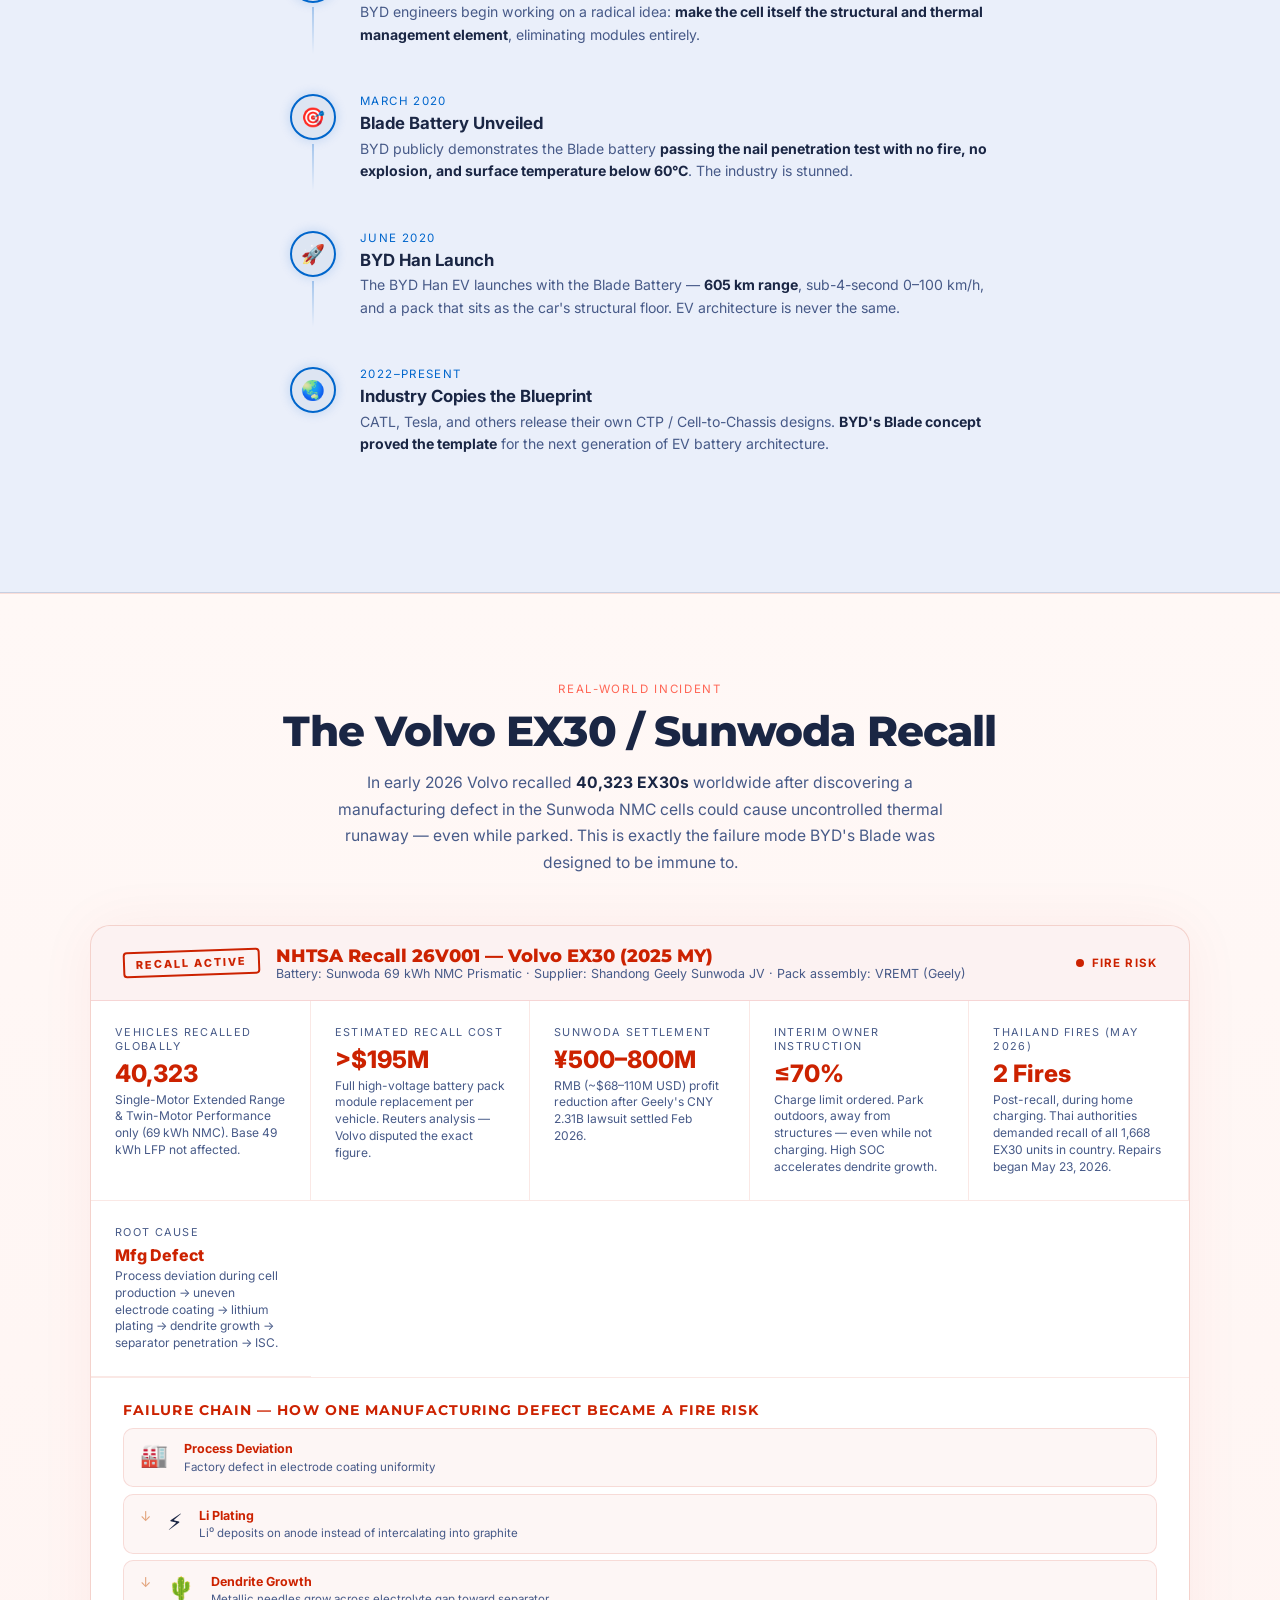
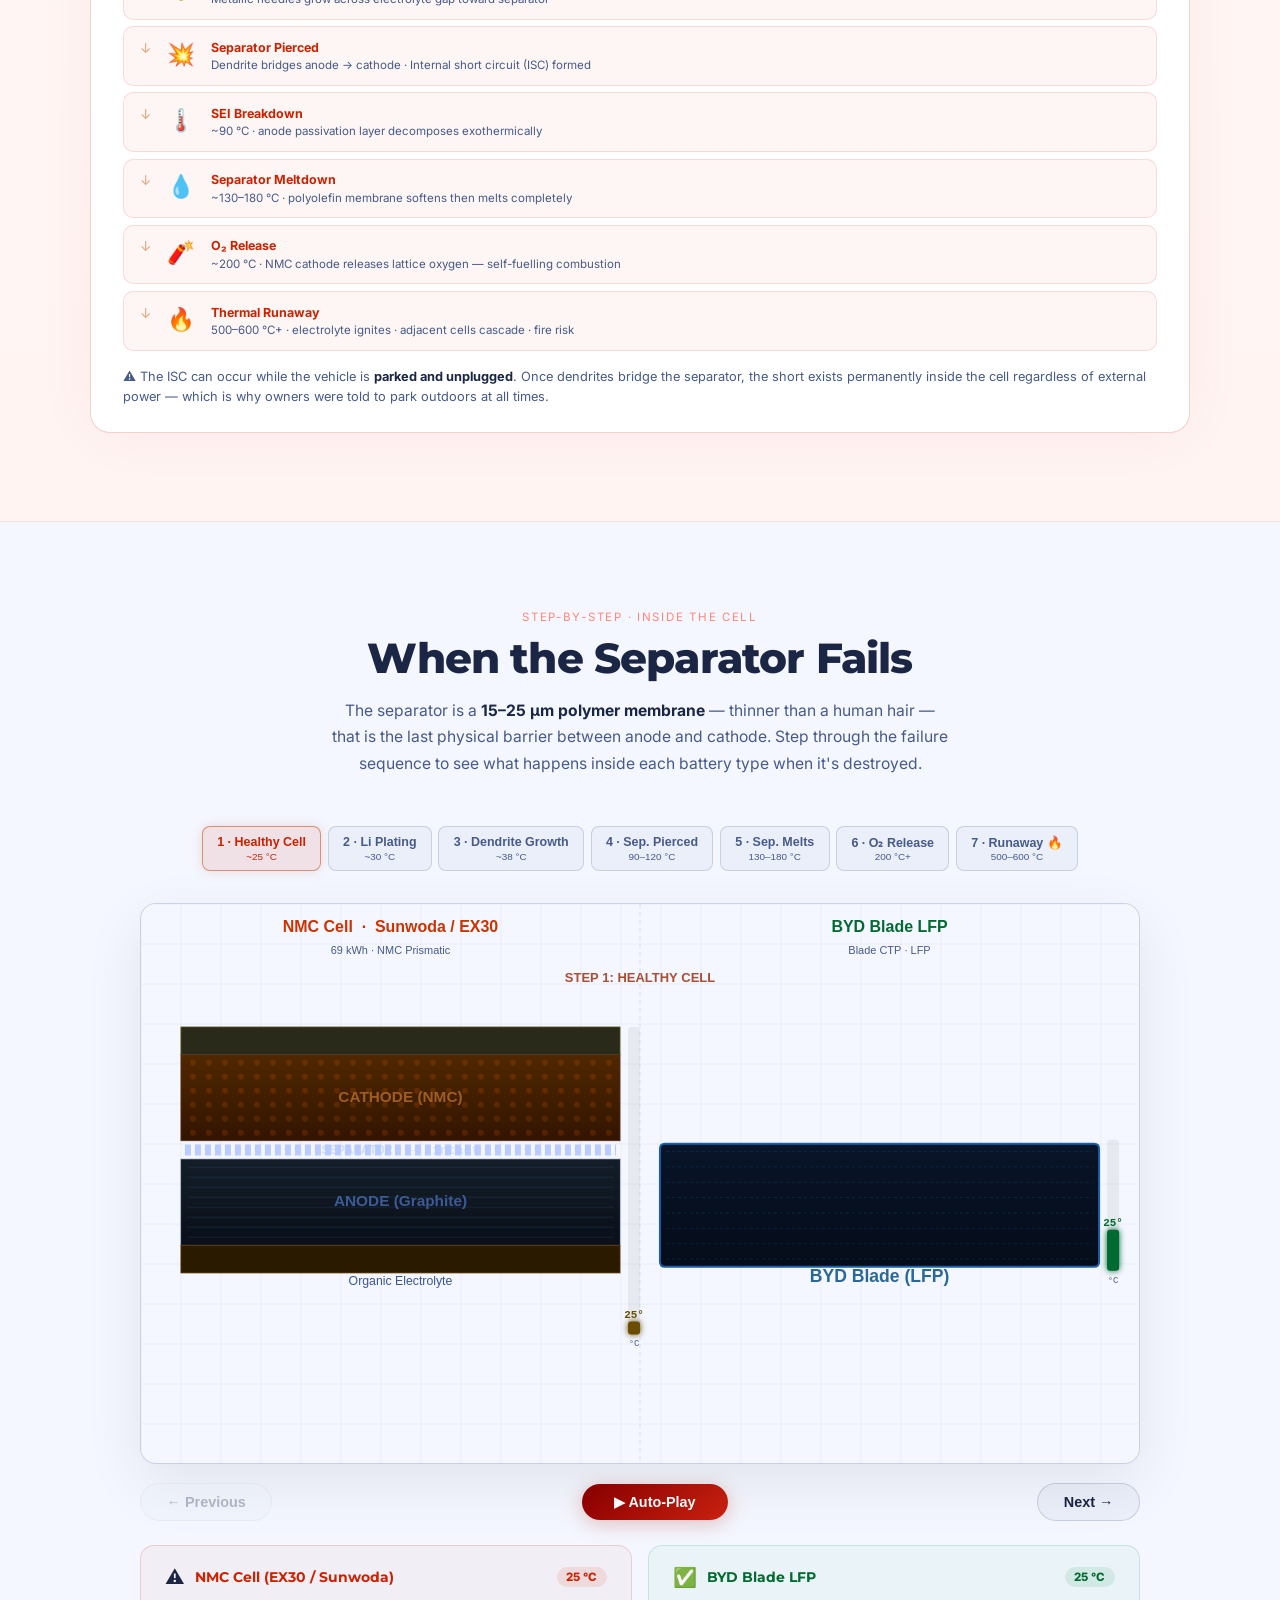
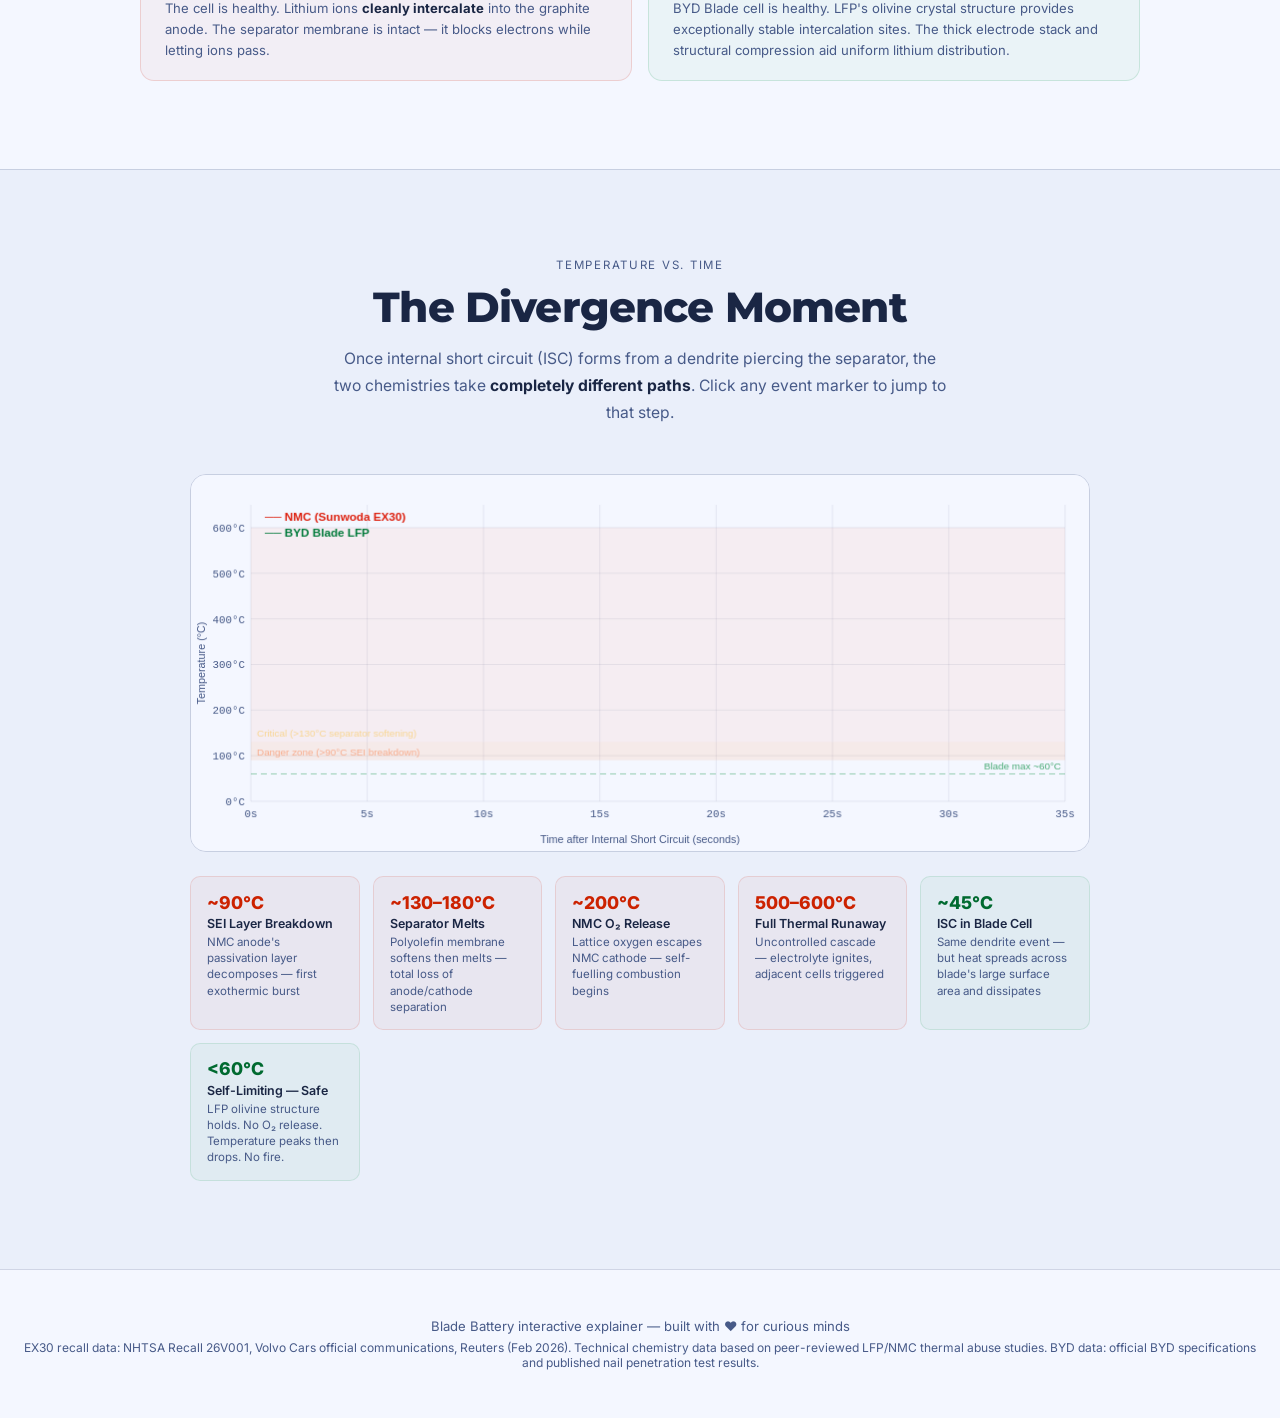
==== commit 2fe69e07: "Fix blade nail appearing before test is triggered bladeNailTopY was hardcoded to NH*0.05 so the full" ====
--- a/bladebattery/index.html
+++ b/bladebattery/index.html
@@ -1679,7 +1679,8 @@
 
   // ── BLADE NAIL ──
   const bladeNailX = bladeBatt.x + bladeBatt.w/2 - nailW/2;
-  const bladeNailTopY = NH * 0.05;
+  const bladeAbove = bladeBatt.y * 0.9;
+  const bladeNailTopY = bladeAbove * (1 - nailProg);
   const bladeNailH = bladeBatt.y + bladeBatt.h * Math.min(nailProg, 1.1) - bladeNailTopY;
   drawNail(ctx, bladeNailX, bladeNailTopY, nailW, bladeNailH, bladeTemp);
 
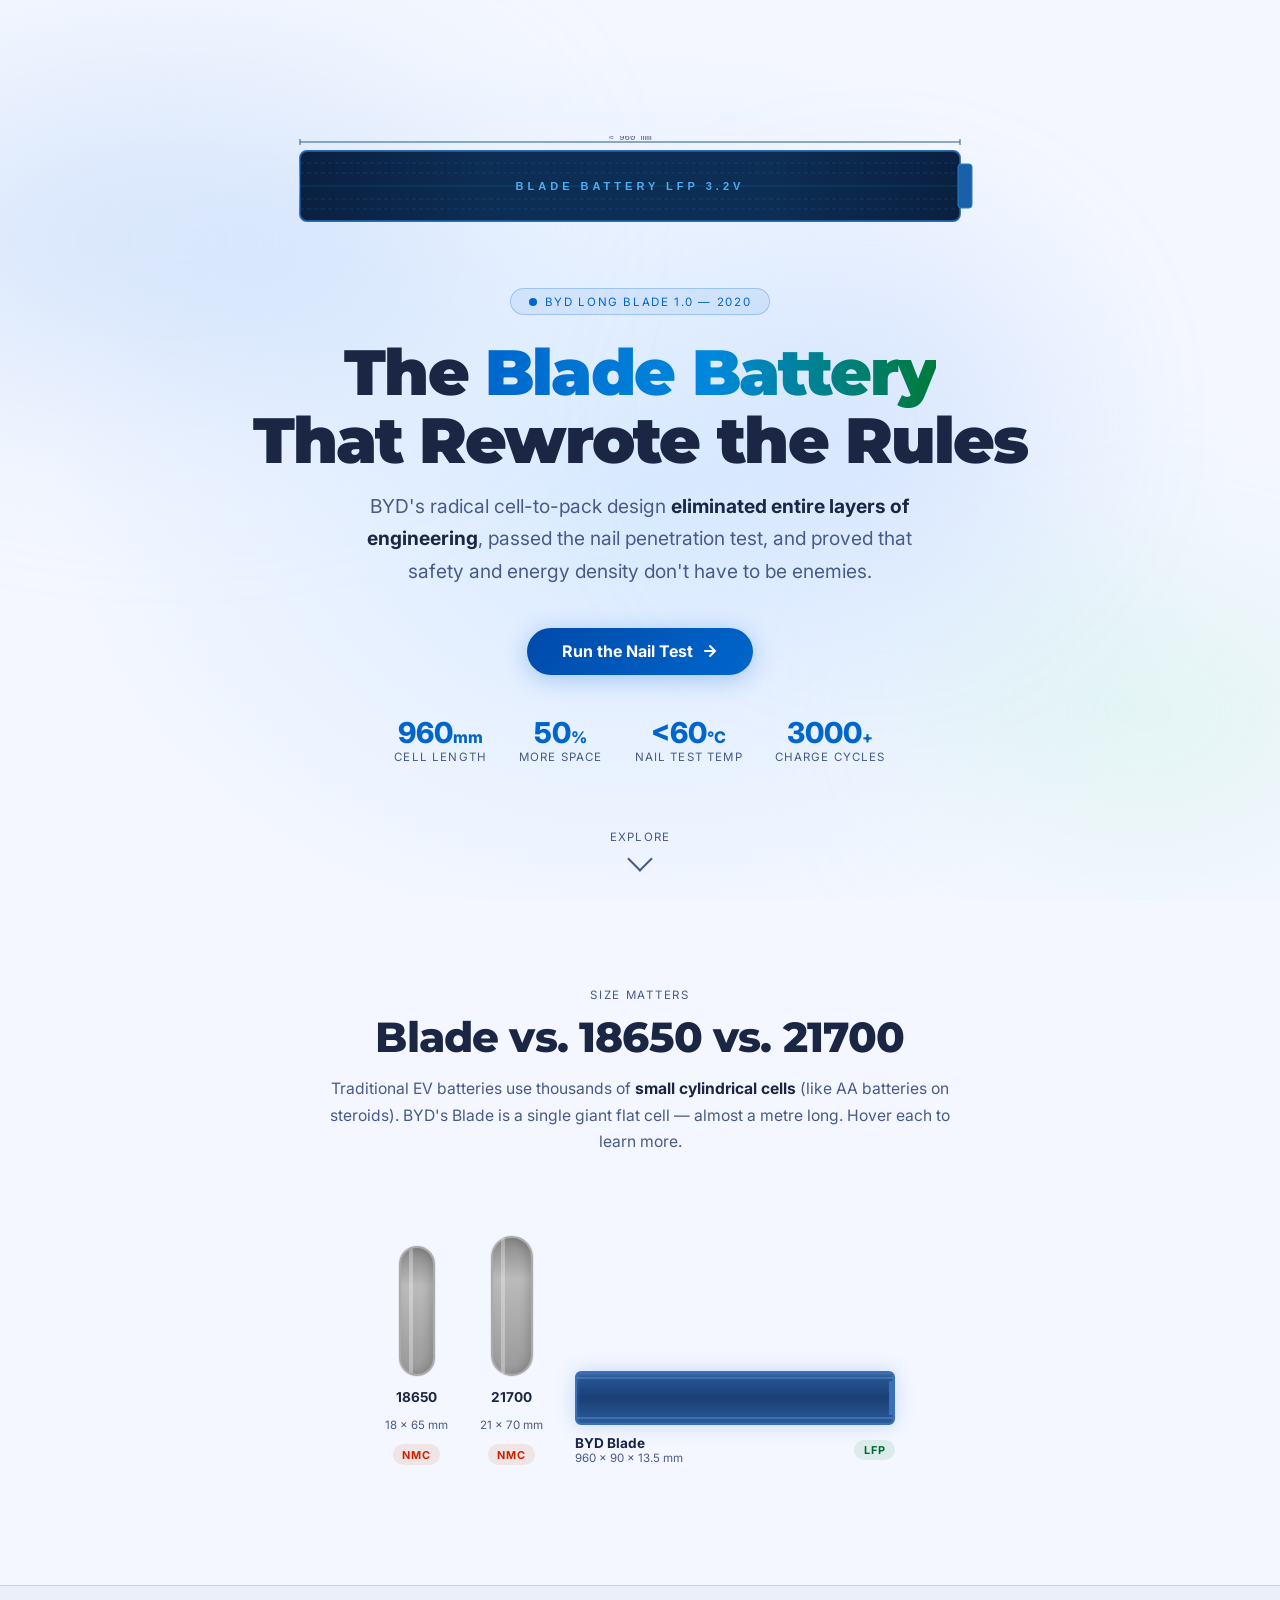
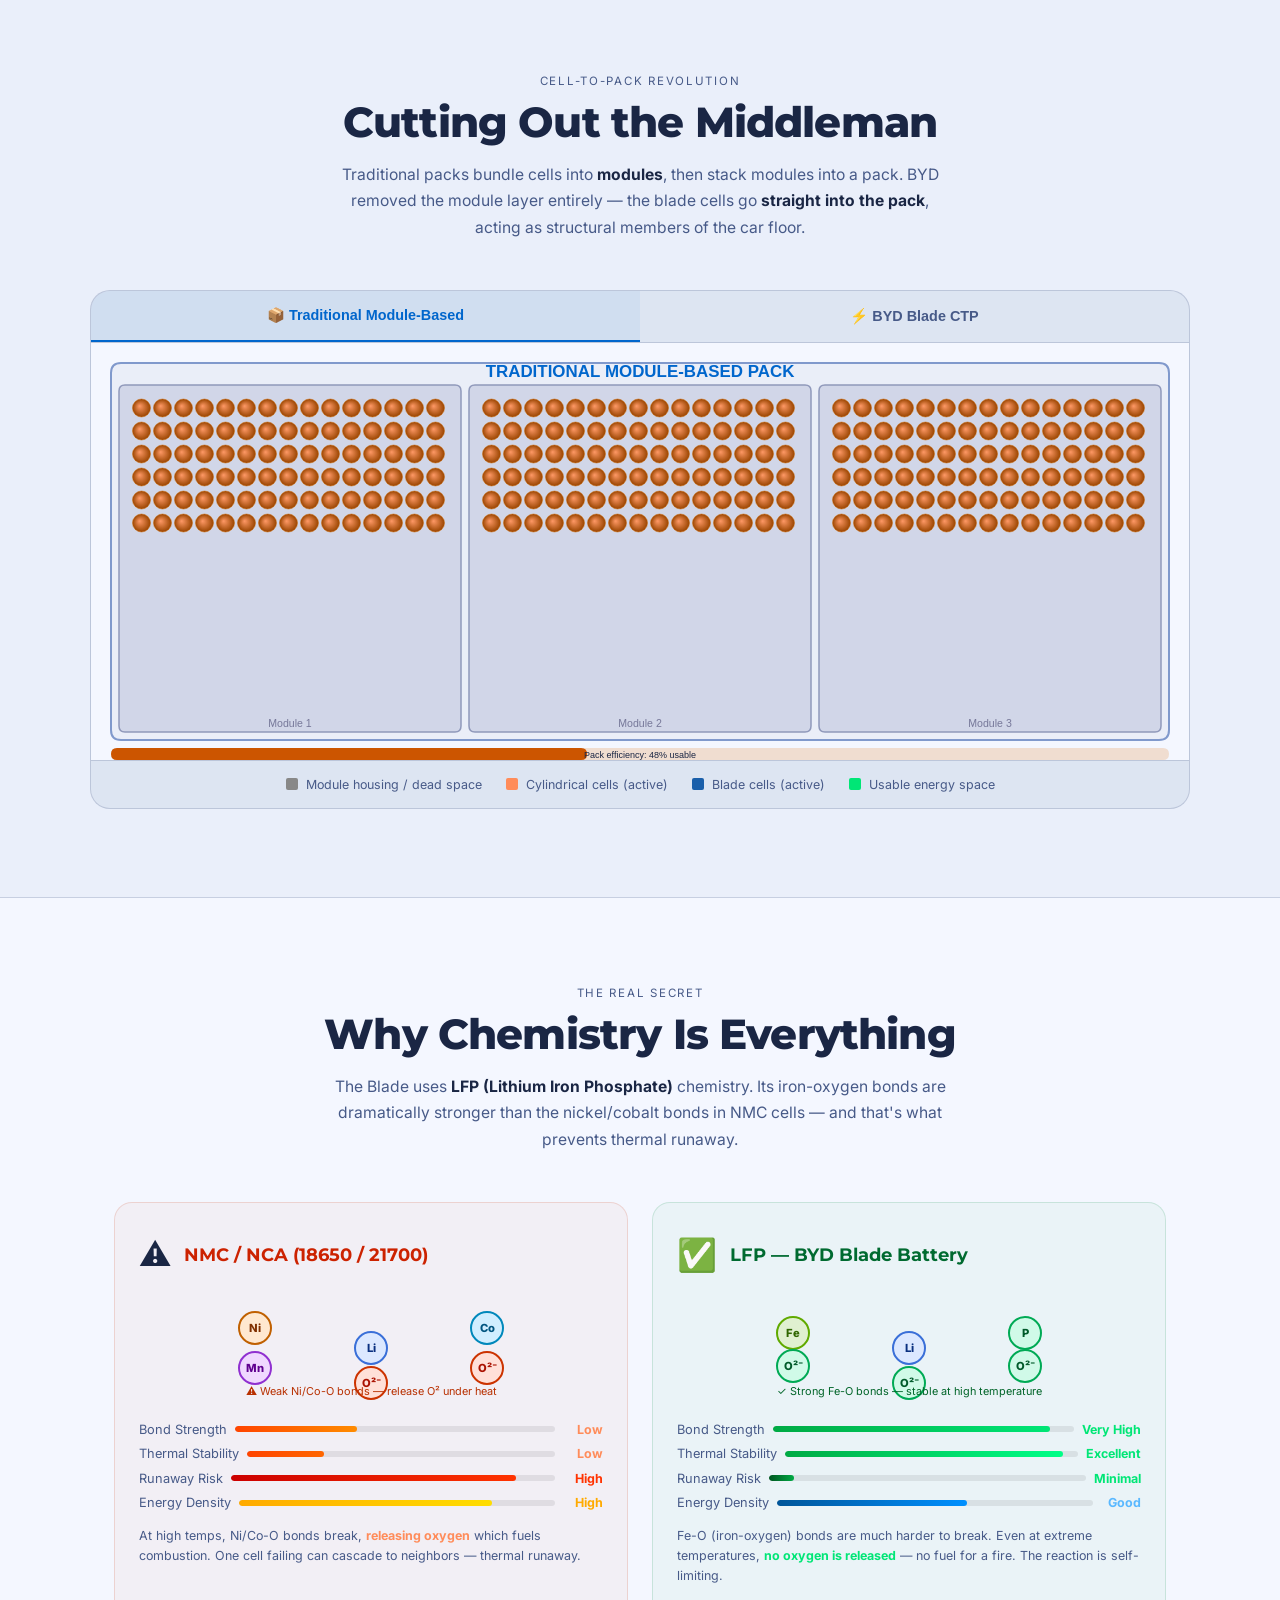
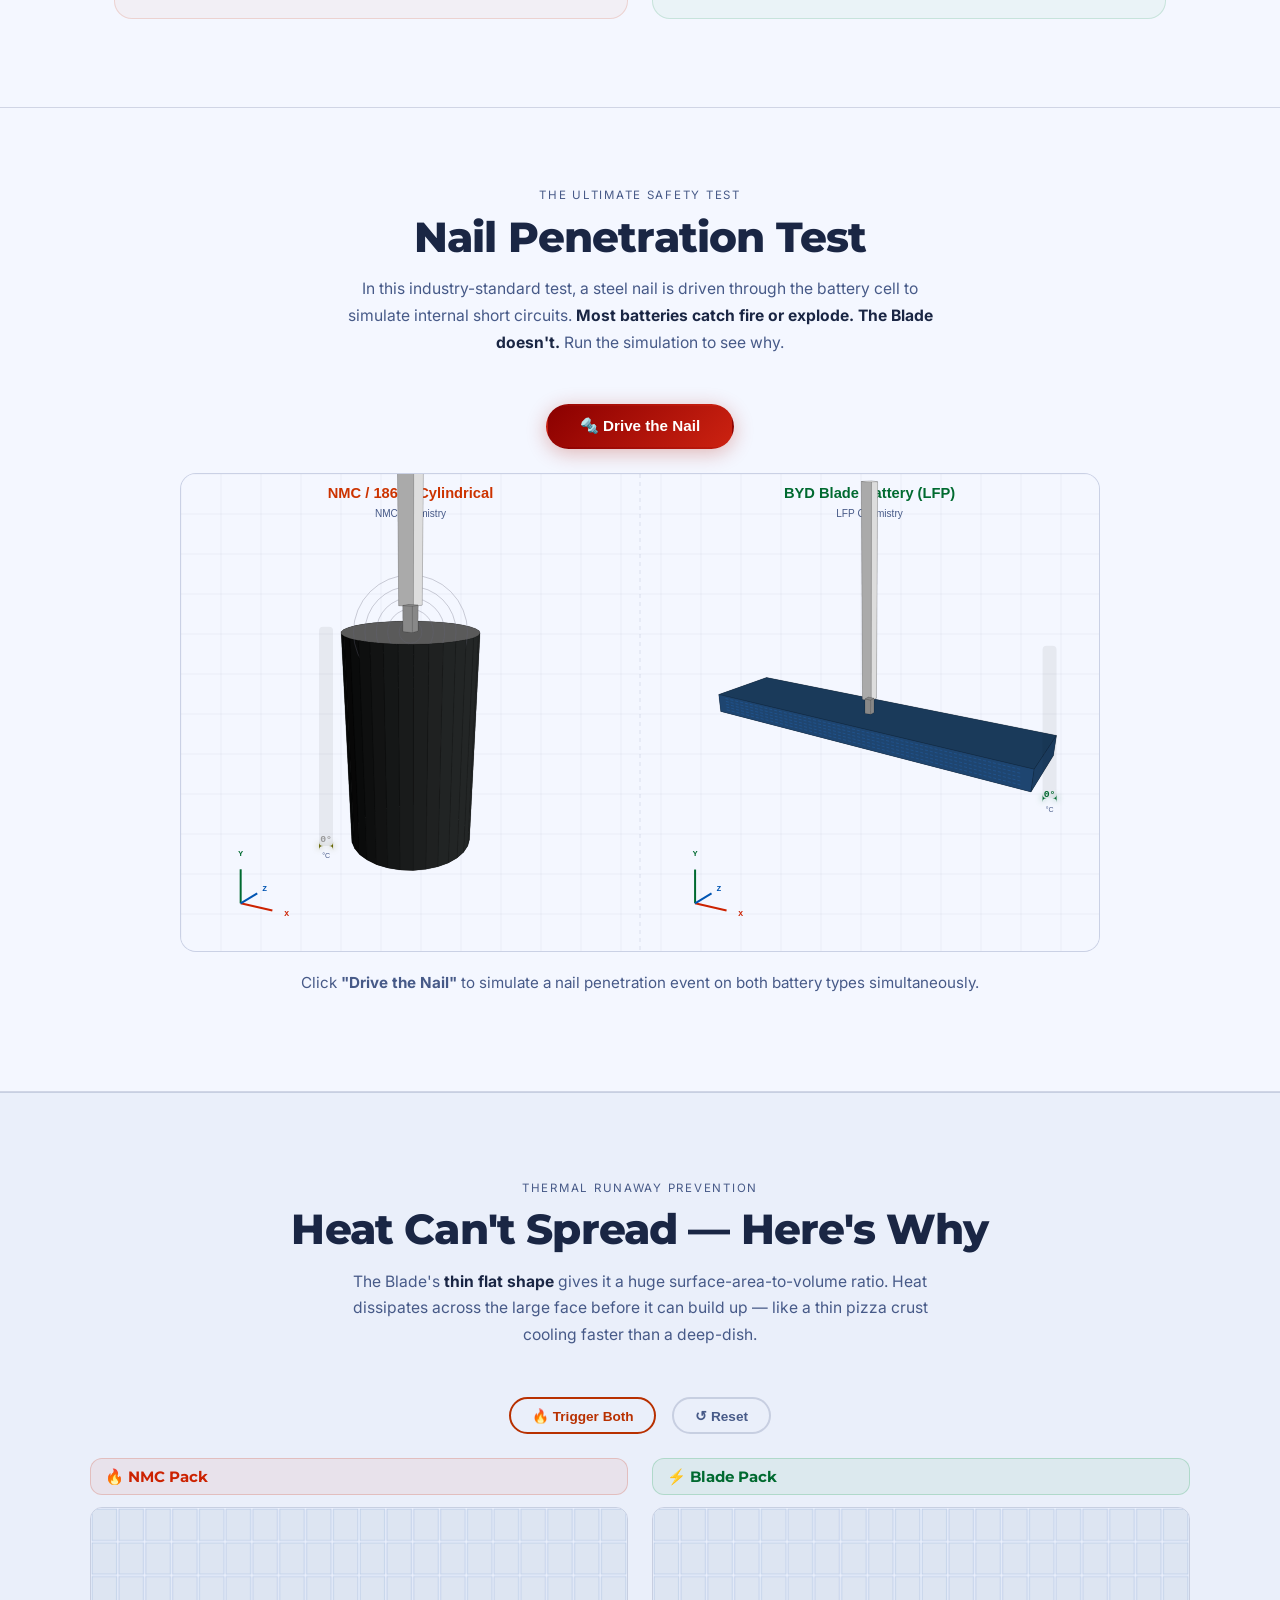
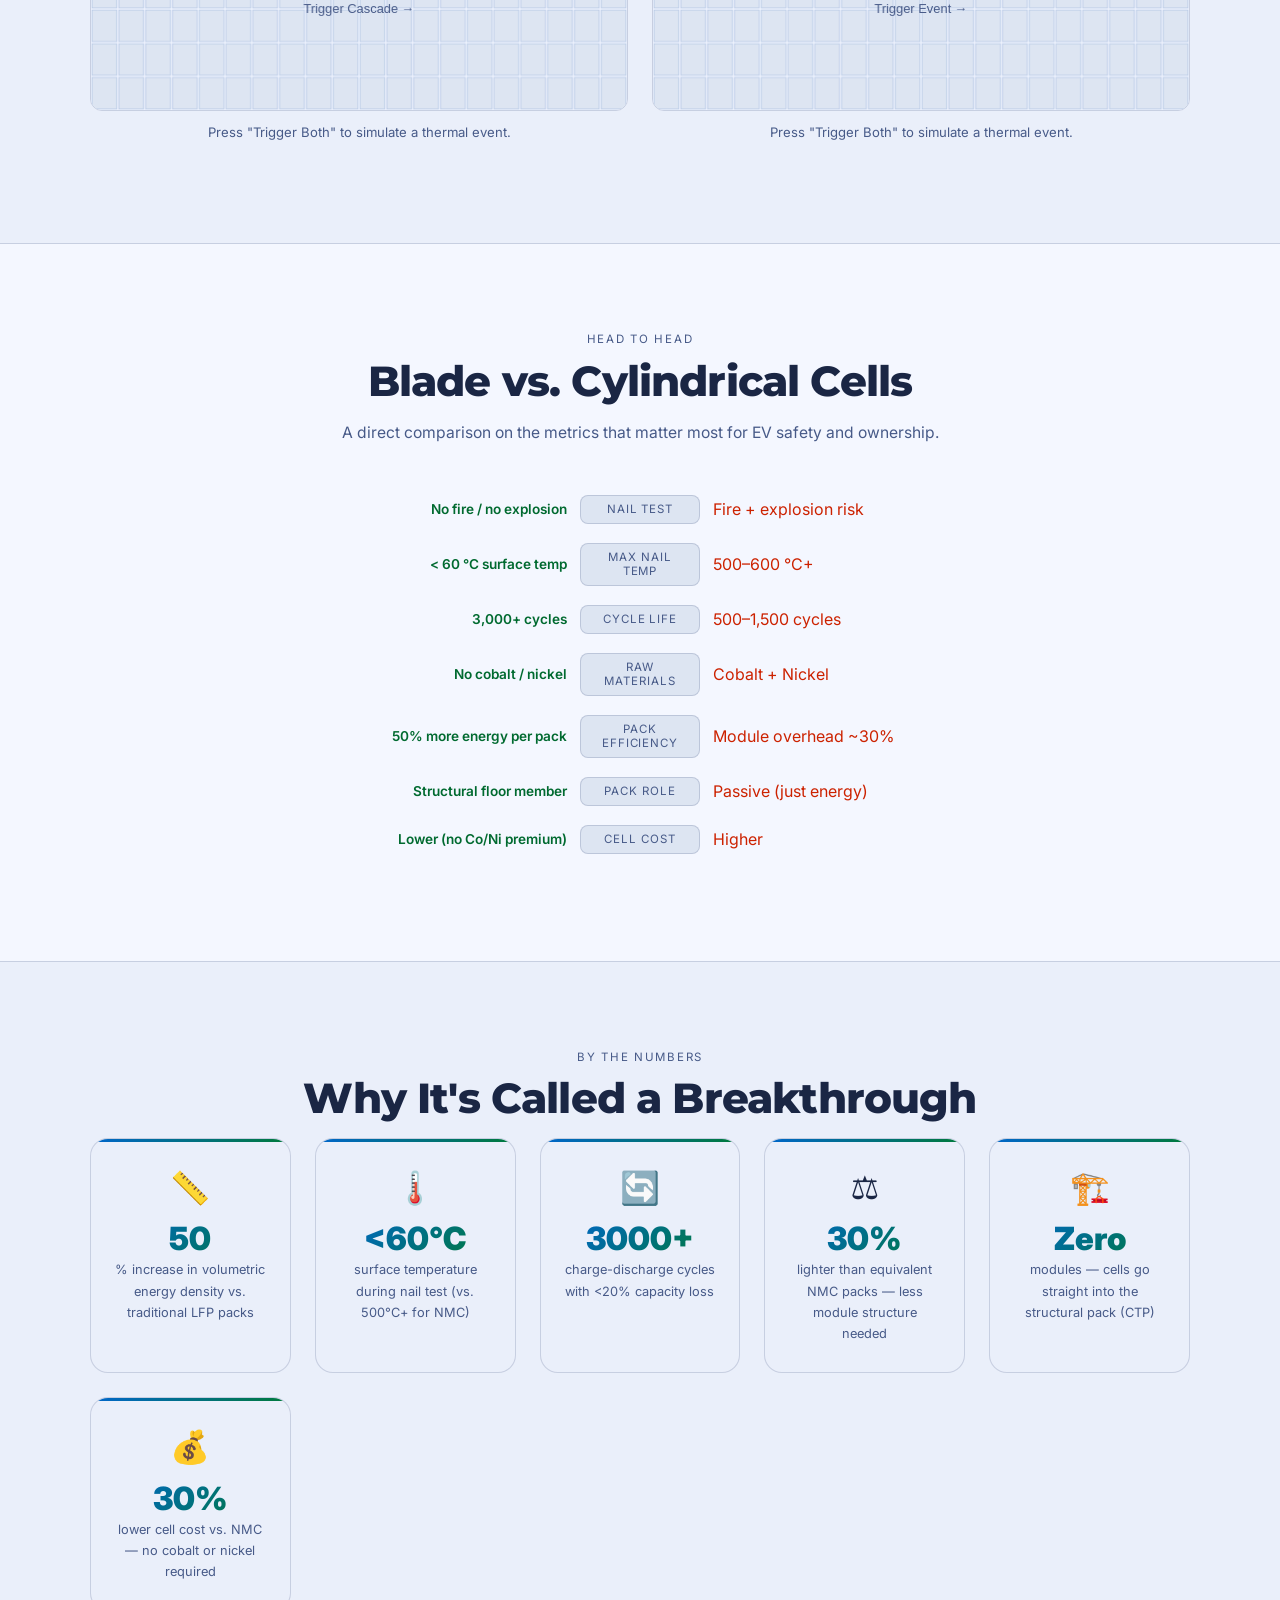
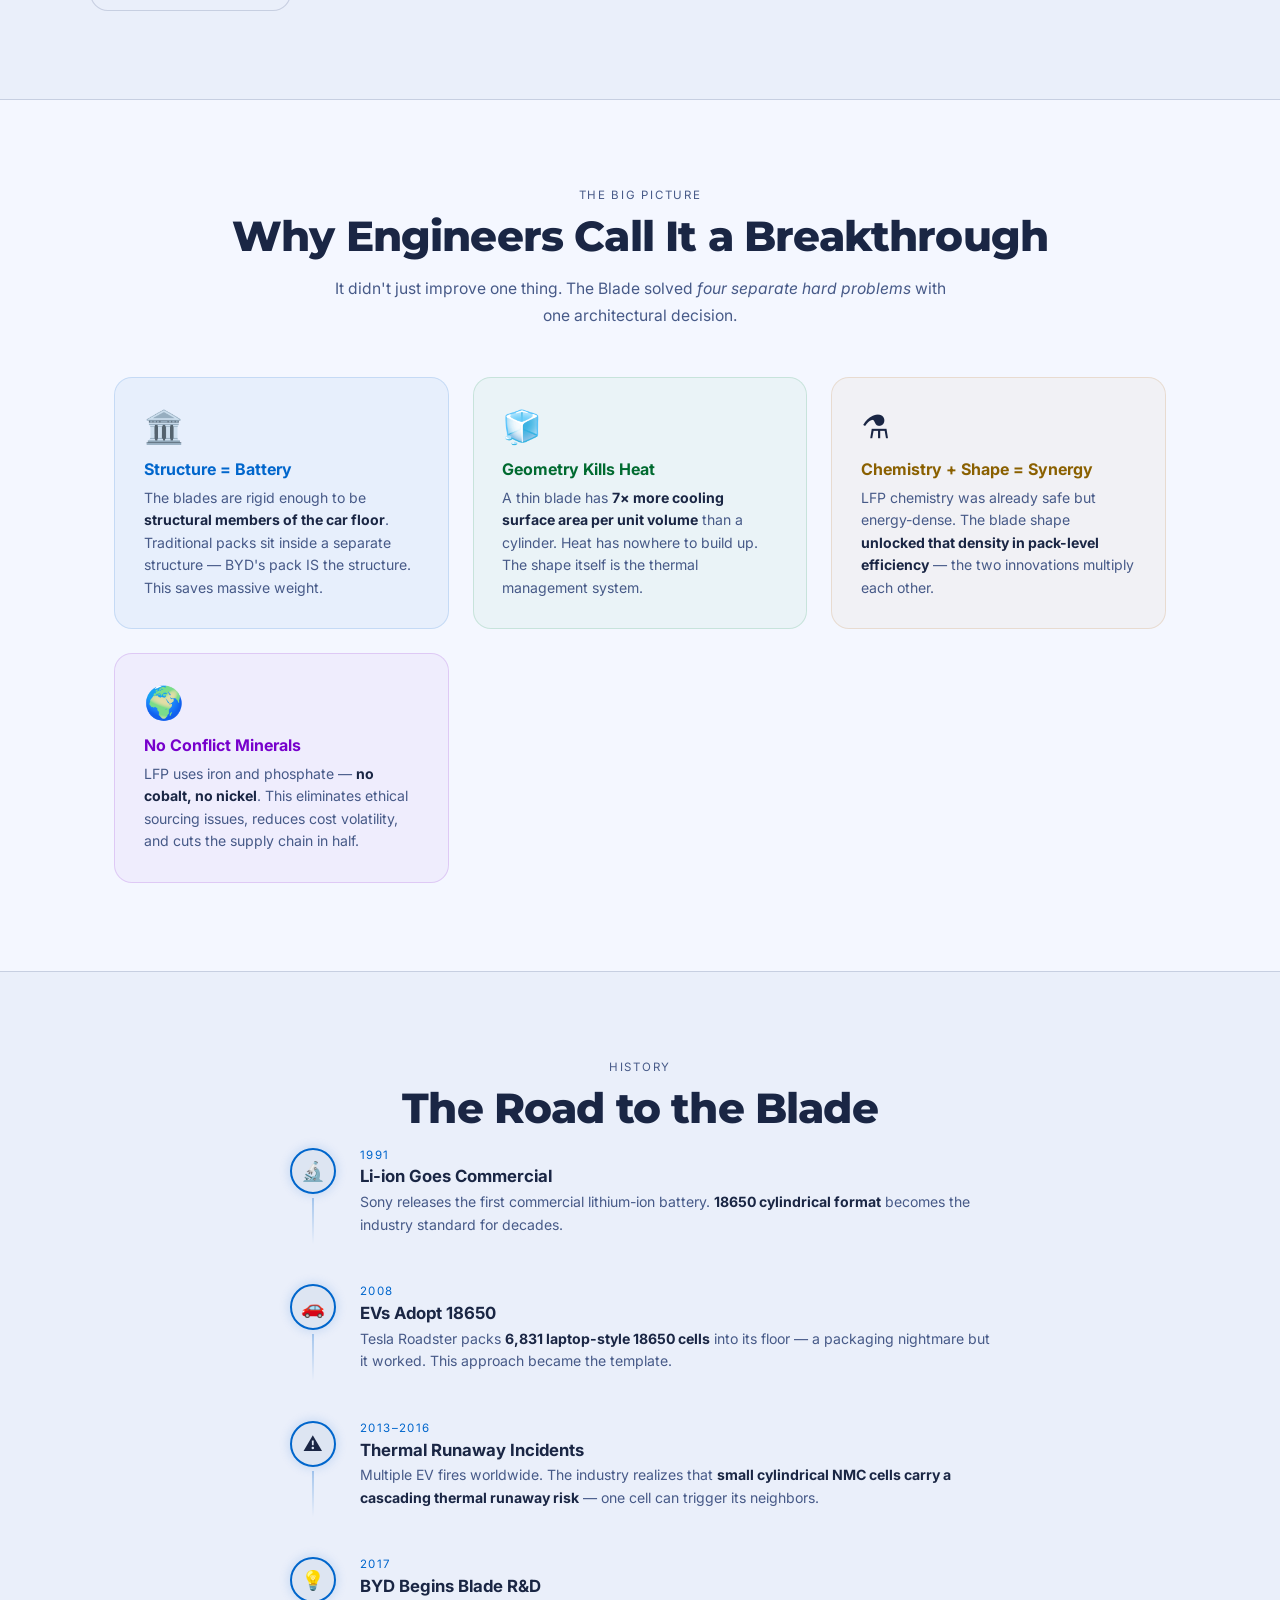
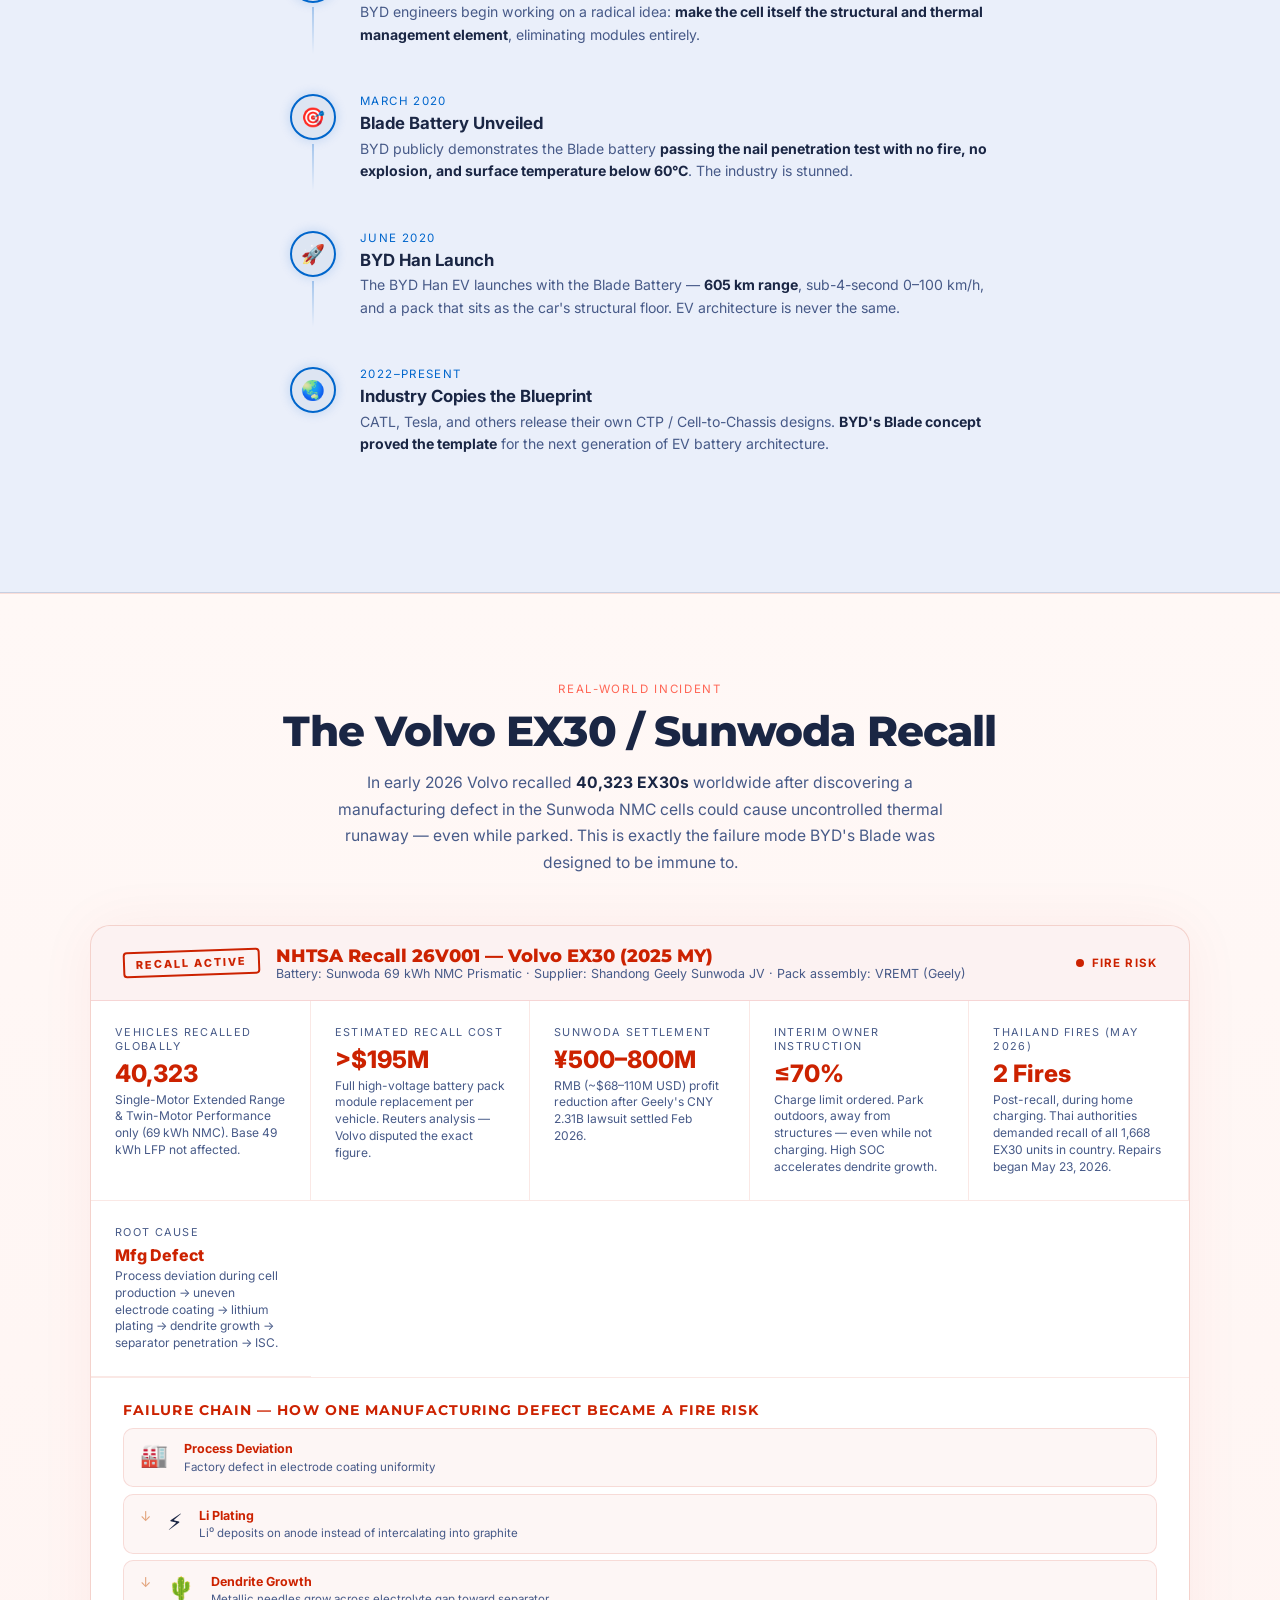
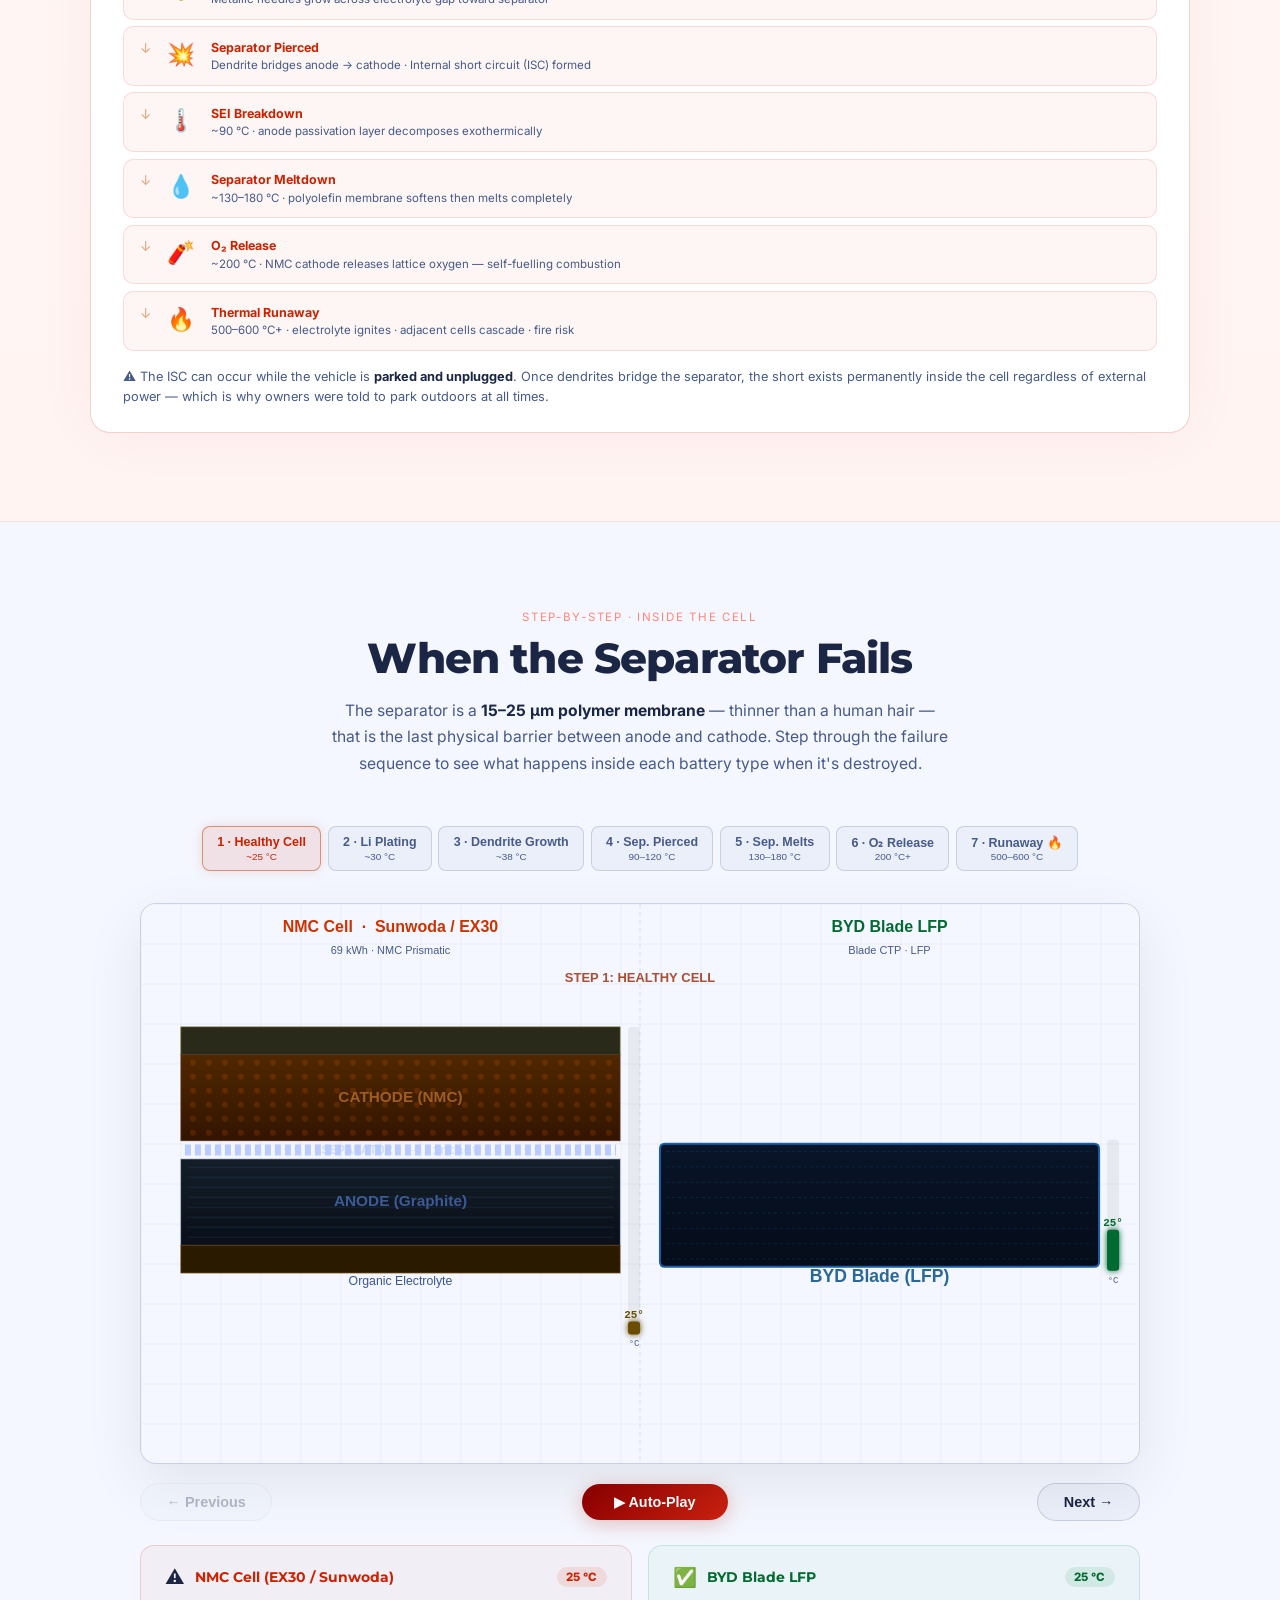
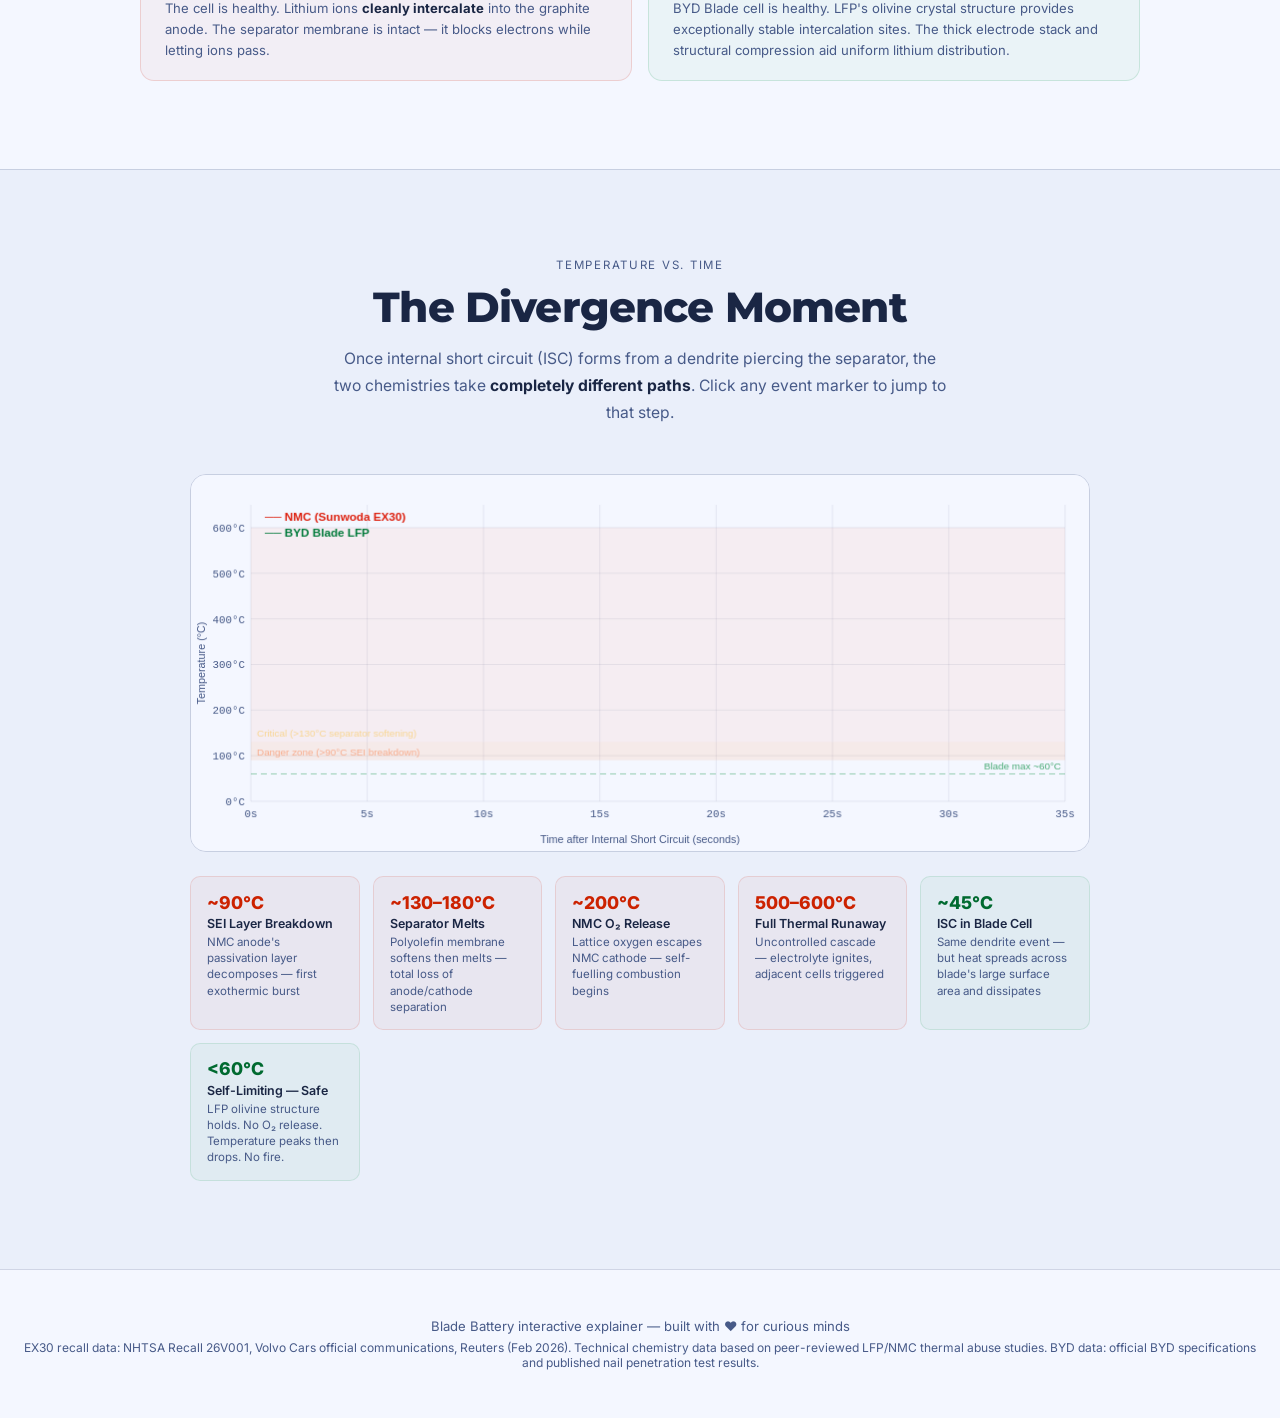
==== commit 7c9c8d67: "Replace flat nail canvas with full 3-D perspective renderer Implements a lightweight 3-D engine (per" ====
--- a/bladebattery/index.html
+++ b/bladebattery/index.html
@@ -1593,234 +1593,233 @@
   }
 }
 
-function getNMCNailTip() {
-  const { nmcBatt, nailW } = getNailLayout();
-  const nailX = nmcBatt.x + nmcBatt.w/2 - nailW/2;
-  const tipY  = nmcBatt.y + nmcBatt.h * nailProg;
-  return { x: nailX + nailW/2, y: tipY };
-}
-
-function getNailLayout() {
-  const half = NW / 2;
-  const padX = half * 0.12;
-  const battY = NH * 0.22;
-  const battH = NH * 0.52;
-  const nailW = Math.max(6, NW * 0.01);
-
-  const nmcBatt = { x: padX, y: battY, w: half - padX * 1.5, h: battH };
-  const bladeBatt = { x: half + padX * 0.5, y: battY + battH * 0.3, w: half - padX * 1.5, h: battH * 0.38 };
-
-  return { nmcBatt, bladeBatt, nailW, half, battY, battH };
-}
-
-function drawNailFrame() {
-  const ctx = nailCtx;
-  ctx.clearRect(0, 0, NW, NH);
-
-  ctx.fillStyle = '#f4f7ff';
-  ctx.fillRect(0, 0, NW, NH);
-
-  // subtle grid
-  ctx.strokeStyle = 'rgba(0,20,80,0.04)';
-  ctx.lineWidth = 1;
-  for (let x=0;x<NW;x+=40){ctx.beginPath();ctx.moveTo(x,0);ctx.lineTo(x,NH);ctx.stroke();}
-  for (let y=0;y<NH;y+=40){ctx.beginPath();ctx.moveTo(0,y);ctx.lineTo(NW,y);ctx.stroke();}
-
-  const { nmcBatt, bladeBatt, nailW, half } = getNailLayout();
-
-  // center divider
-  ctx.strokeStyle = 'rgba(0,20,80,0.1)';
-  ctx.lineWidth = 1;
-  ctx.setLineDash([4,4]);
-  ctx.beginPath(); ctx.moveTo(half, 0); ctx.lineTo(half, NH); ctx.stroke();
-  ctx.setLineDash([]);
-
-  // section headers
-  ctx.textAlign = 'center';
-  ctx.font = `bold ${Math.max(10,NW*0.016)}px 'Segoe UI',sans-serif`;
-  ctx.fillStyle = '#cc3300';
-  ctx.fillText('NMC / 18650 Cylindrical Cell', half/2, NH*0.05);
-  ctx.fillStyle = '#006a30';
-  ctx.fillText('BYD Blade Battery (LFP)', half + half/2, NH*0.05);
-
-  ctx.font = `${Math.max(8,NW*0.012)}px 'Segoe UI',sans-serif`;
-  ctx.fillStyle = '#475a88';
-  ctx.fillText('NMC Chemistry', half/2, NH*0.09);
-  ctx.fillText('LFP Chemistry', half+half/2, NH*0.09);
-
-  // shake offset for NMC
-  const sx = shakeAmt > 0.5 ? (Math.random()-.5)*shakeAmt*2 : 0;
-  const sy = shakeAmt > 0.5 ? (Math.random()-.5)*shakeAmt : 0;
-
-  ctx.save();
-  ctx.translate(sx, sy);
-
-  // ── DRAW NMC BATTERY ──
-  drawNMCBattery(ctx, nmcBatt);
-
-  // ── NMC NAIL ──
-  const nailAbove = nmcBatt.y * 0.9;
-  const nmcNailX = nmcBatt.x + nmcBatt.w/2 - nailW/2;
-  const nmcNailTopY = nailAbove * (1 - nailProg);
-  const nmcNailBotY = nmcBatt.y + nmcBatt.h * Math.min(nailProg, 1.05);
-  drawNail(ctx, nmcNailX, nmcNailTopY, nailW, nmcNailBotY - nmcNailTopY, nmcTemp);
-
-  // ── FIRE PARTICLES ──
+let nmcNailTip2D = {x:0, y:0};
+function getNMCNailTip() { return nmcNailTip2D; }
+
+// ═══════════════════════════════════════════════════════
+//   3-D NAIL RENDERER  (perspective projection, no deps)
+// ═══════════════════════════════════════════════════════
+// Camera: azimuth 31°, elevation 22°, perspective d=5.5
+const N3_RY=0.55, N3_RX=0.38, N3_D=5.5;
+
+function n3p(x,y,z,sc,ox,oy){
+  const cy=Math.cos(N3_RY),sy=Math.sin(N3_RY);
+  const rx=x*cy+z*sy, rz1=-x*sy+z*cy;
+  const cx=Math.cos(N3_RX),sx=Math.sin(N3_RX);
+  const ry=y*cx-rz1*sx, rz2=y*sx+rz1*cx;
+  const s=N3_D/(N3_D+rz2)*sc;
+  return[rx*s+ox, ry*s+oy, rz2];
+}
+
+function n3Face(ctx,pts,fill,stroke){
+  ctx.beginPath();
+  ctx.moveTo(pts[0][0],pts[0][1]);
+  for(let i=1;i<pts.length;i++)ctx.lineTo(pts[i][0],pts[i][1]);
+  ctx.closePath();
+  if(fill){ctx.fillStyle=fill;ctx.fill();}
+  if(stroke){ctx.strokeStyle=stroke;ctx.lineWidth=0.7;ctx.stroke();}
+}
+
+// 6-face box. cols=[top,bottom,front,back,left,right]
+function n3Box(ctx,cx,cy,cz,w,h,d,cols,sc,ox,oy){
+  const[hw,hh,hd]=[w/2,h/2,d/2];
+  const V=(dx,dy,dz)=>n3p(cx+dx,cy+dy,cz+dz,sc,ox,oy);
+  const F=[
+    {v:[V(-hw,-hh,-hd),V( hw,-hh,-hd),V( hw,-hh, hd),V(-hw,-hh, hd)],c:cols[0]},
+    {v:[V(-hw, hh,-hd),V( hw, hh,-hd),V( hw, hh, hd),V(-hw, hh, hd)],c:cols[1]},
+    {v:[V(-hw,-hh,-hd),V( hw,-hh,-hd),V( hw, hh,-hd),V(-hw, hh,-hd)],c:cols[2]},
+    {v:[V(-hw,-hh, hd),V( hw,-hh, hd),V( hw, hh, hd),V(-hw, hh, hd)],c:cols[3]},
+    {v:[V(-hw,-hh,-hd),V(-hw,-hh, hd),V(-hw, hh, hd),V(-hw, hh,-hd)],c:cols[4]},
+    {v:[V( hw,-hh,-hd),V( hw,-hh, hd),V( hw, hh, hd),V( hw, hh,-hd)],c:cols[5]},
+  ];
+  F.forEach(f=>f.z=f.v.reduce((s,p)=>s+p[2],0)/4);
+  F.sort((a,b)=>b.z-a.z);
+  F.forEach(f=>n3Face(ctx,f.v,f.c,'rgba(0,0,0,0.16)'));
+}
+
+// Cylinder with jellyroll rings on the top cap
+function n3Cyl(ctx,cx,cy,cz,r,h,segs,temp,sc,ox,oy){
+  const F=[];
+  for(let i=0;i<segs;i++){
+    const a0=(i/segs)*Math.PI*2, a1=((i+1)/segs)*Math.PI*2;
+    const[x0,z0,x1,z1]=[Math.cos(a0)*r,Math.sin(a0)*r,Math.cos(a1)*r,Math.sin(a1)*r];
+    const v=[n3p(cx+x0,cy-h/2,cz+z0,sc,ox,oy),n3p(cx+x1,cy-h/2,cz+z1,sc,ox,oy),
+             n3p(cx+x1,cy+h/2,cz+z1,sc,ox,oy),n3p(cx+x0,cy+h/2,cz+z0,sc,ox,oy)];
+    const avgZ=(v[0][2]+v[1][2]+v[2][2]+v[3][2])/4;
+    const bright=Math.max(0.18,Math.cos((a0+a1)/2)*0.55+0.45);
+    F.push({v,avgZ,bright,side:true});
+  }
+  const capPts=(bot)=>{
+    const pts=[];
+    for(let i=0;i<segs;i++){const a=(i/segs)*Math.PI*2;pts.push(n3p(cx+Math.cos(a)*r,cy+(bot?1:-1)*h/2,cz+Math.sin(a)*r,sc,ox,oy));}
+    return pts;
+  };
+  const topV=capPts(false), botV=capPts(true);
+  F.push({v:topV,avgZ:topV.reduce((s,p)=>s+p[2],0)/segs,top:true});
+  F.push({v:botV,avgZ:botV.reduce((s,p)=>s+p[2],0)/segs,bot:true});
+  F.sort((a,b)=>b.avgZ-a.avgZ);
+  F.forEach(f=>{
+    let fill;
+    if(f.top){
+      fill=temp>0.12?`rgb(${Math.round(80+temp*175)},${Math.round(55*(1-temp))},${Math.round(35*(1-temp))})`:
+                    '#5a5a5a';
+    }else if(f.bot){
+      fill='#1c1c1c';
+    }else{
+      const br=f.bright;
+      fill=`rgb(${Math.round((35+temp*210)*br)},${Math.round(38*(1-temp)*br)},${Math.round(38*(1-temp)*br)})`;
+    }
+    n3Face(ctx,f.v,fill,'rgba(0,0,0,0.12)');
+    if(f.top){
+      const tcx=f.v.reduce((s,p)=>s+p[0],0)/f.v.length;
+      const tcy=f.v.reduce((s,p)=>s+p[1],0)/f.v.length;
+      const apr=Math.hypot(f.v[0][0]-tcx,f.v[0][1]-tcy);
+      ctx.save();
+      ctx.strokeStyle=temp>0.1?`rgba(255,${Math.round(80*(1-temp))},0,0.5)`:'rgba(100,100,120,0.35)';
+      ctx.lineWidth=0.9;
+      for(let jr=apr*0.18;jr<apr*0.93;jr+=apr*0.18){ctx.beginPath();ctx.arc(tcx,tcy,jr,0,Math.PI*2);ctx.stroke();}
+      ctx.restore();
+    }
+  });
+}
+
+// Steel nail: shaft box + pointed tip box
+function n3Nail(ctx,cx,tipY,cz,r,shaftTopY,temp,sc,ox,oy){
+  const shaftH=tipY-r*3-shaftTopY;
+  const s1=temp>0.1?`rgb(${Math.round(155+temp*100)},${Math.round(130*(1-temp))},${Math.round(100*(1-temp))})`:'#aaa';
+  const s2=temp>0.1?`rgb(${Math.round(205+temp*50)},${Math.round(180*(1-temp))},${Math.round(140*(1-temp))})`:'#ddd';
+  const tc=temp>0.1?`rgb(${Math.round(200+temp*55)},${Math.round(75*(1-temp))},0)`:'#888';
+  if(shaftH>0) n3Box(ctx,cx,shaftTopY+shaftH/2,cz,r*2,shaftH,r*2,[s2,s1,s1,s1,s1,s2],sc,ox,oy);
+  const tipH=r*3, tipCY=tipY-tipH/2;
+  if(tipCY>shaftTopY-r) n3Box(ctx,cx,tipCY,cz,r*1.3,tipH,r*1.3,[tc,tc,tc,tc,tc,tc],sc,ox,oy);
+}
+
+// XYZ axis indicator at screen point (ox,oy)
+function n3Axes(ctx,ox,oy,sc){
+  const len=0.7,fs=Math.max(8,sc*0.11);
+  [[len,0,0,'#cc2200','X'],[0,-len,0,'#006a30','Y'],[0,0,len,'#0055b3','Z']].forEach(([lx,ly,lz,col,lbl])=>{
+    const[ax,ay]=n3p(0,0,0,sc,ox,oy),[bx,by]=n3p(lx,ly,lz,sc,ox,oy);
+    ctx.beginPath();ctx.strokeStyle=col;ctx.lineWidth=2;ctx.moveTo(ax,ay);ctx.lineTo(bx,by);ctx.stroke();
+    ctx.fillStyle=col;ctx.font=`bold ${fs}px monospace`;ctx.textAlign='center';ctx.textBaseline='middle';
+    ctx.fillText(lbl,bx+(bx-ax)*0.45,by+(by-ay)*0.45);
+  });
+}
+
+function drawNailFrame(){
+  const ctx=nailCtx;
+  ctx.clearRect(0,0,NW,NH);
+  ctx.fillStyle='#f4f7ff';ctx.fillRect(0,0,NW,NH);
+
+  ctx.strokeStyle='rgba(0,20,80,0.04)';ctx.lineWidth=1;
+  for(let x=0;x<NW;x+=40){ctx.beginPath();ctx.moveTo(x,0);ctx.lineTo(x,NH);ctx.stroke();}
+  for(let y=0;y<NH;y+=40){ctx.beginPath();ctx.moveTo(0,y);ctx.lineTo(NW,y);ctx.stroke();}
+
+  const half=NW/2;
+  ctx.strokeStyle='rgba(0,20,80,0.1)';ctx.lineWidth=1;ctx.setLineDash([4,4]);
+  ctx.beginPath();ctx.moveTo(half,0);ctx.lineTo(half,NH);ctx.stroke();ctx.setLineDash([]);
+
+  ctx.textAlign='center';
+  ctx.font=`bold ${Math.max(10,NW*0.016)}px 'Segoe UI',sans-serif`;
+  ctx.fillStyle='#cc3300';ctx.fillText('NMC / 18650 Cylindrical',half/2,NH*0.05);
+  ctx.fillStyle='#006a30';ctx.fillText('BYD Blade Battery (LFP)',half+half/2,NH*0.05);
+  ctx.font=`${Math.max(8,NW*0.011)}px 'Segoe UI',sans-serif`;
+  ctx.fillStyle='#475a88';
+  ctx.fillText('NMC Chemistry',half/2,NH*0.09);
+  ctx.fillText('LFP Chemistry',half+half/2,NH*0.09);
+
+  // ── NMC 3-D ─────────────────────────────────────────────
+  const nmcSc=NH*0.19, nmcOx=half*0.5, nmcOy=NH*0.56;
+  const NR=0.7, NHC=2.4;
+  const sx=shakeAmt>0.5?(Math.random()-.5)*shakeAmt*2:0;
+  const sy=shakeAmt>0.5?(Math.random()-.5)*shakeAmt*0.8:0;
+
+  if(nmcTemp>0.08){
+    const gc=n3p(0,0,0,nmcSc,nmcOx+sx,nmcOy+sy);
+    const gr=ctx.createRadialGradient(gc[0],gc[1],0,gc[0],gc[1],nmcSc*1.4);
+    gr.addColorStop(0,`rgba(255,${Math.round(110*(1-nmcTemp))},0,${nmcTemp*0.28})`);
+    gr.addColorStop(1,'rgba(255,80,0,0)');
+    ctx.fillStyle=gr;ctx.beginPath();ctx.arc(gc[0],gc[1],nmcSc*1.4,0,Math.PI*2);ctx.fill();
+  }
+  n3Cyl(ctx,0,0,0,NR,NHC,32,nmcTemp,nmcSc,nmcOx+sx,nmcOy+sy);
+
+  const nmcNailR=0.085, nmcShaftTop=-(NHC/2+1.45);
+  const nmcTipY=-(NHC/2)+NHC*nailProg;
+  n3Nail(ctx,0,nmcTipY,0,nmcNailR,nmcShaftTop,nmcTemp,nmcSc,nmcOx+sx,nmcOy+sy);
+
+  const tp=n3p(0,nmcTipY,0,nmcSc,nmcOx+sx,nmcOy+sy);
+  nmcNailTip2D={x:tp[0],y:tp[1]};
   drawFireParticles(ctx);
   drawSparks(ctx);
 
-  // ── NMC TEMPERATURE GAUGE ──
-  drawTempGauge(ctx, nmcBatt.x - 22, nmcBatt.y, 14, nmcBatt.h, nmcTemp, 600, true);
-
-  ctx.restore();
-
-  // ── DRAW BLADE BATTERY ──
-  drawBladeBattery(ctx, bladeBatt);
-
-  // ── BLADE NAIL ──
-  const bladeNailX = bladeBatt.x + bladeBatt.w/2 - nailW/2;
-  const bladeAbove = bladeBatt.y * 0.9;
-  const bladeNailTopY = bladeAbove * (1 - nailProg);
-  const bladeNailH = bladeBatt.y + bladeBatt.h * Math.min(nailProg, 1.1) - bladeNailTopY;
-  drawNail(ctx, bladeNailX, bladeNailTopY, nailW, bladeNailH, bladeTemp);
-
-  // ── BLADE TEMPERATURE GAUGE ──
-  drawTempGauge(ctx, bladeBatt.x + bladeBatt.w + 8, bladeBatt.y, 14, bladeBatt.h, bladeTemp, 60, false);
-
-  // ── STATUS OVERLAYS ──
-  if (nailPhase === 'done') {
-    drawResultOverlay(ctx, nmcBatt, false);
-    drawResultOverlay(ctx, bladeBatt, true);
-  }
-
-  // ── PROGRESS INDICATOR ──
-  if (nailPhase !== 'ready') {
-    ctx.fillStyle = 'rgba(0,0,0,0.08)';
-    ctx.fillRect(NW*0.1, NH - 16, NW*0.8, 8);
-    const barC = nailProg < 0.5 ? '#cc8800' : '#cc3300';
-    ctx.fillStyle = barC;
-    ctx.fillRect(NW*0.1, NH - 16, NW*0.8*nailProg, 8);
-    ctx.fillStyle = 'rgba(0,0,0,0.6)';
-    ctx.font = `${Math.max(7,NW*0.011)}px monospace`;
-    ctx.textAlign = 'center';
-    ctx.fillText(`Nail penetration: ${Math.round(nailProg*100)}%`, NW/2, NH - 20);
-  }
-}
-
-function drawNMCBattery(ctx, b) {
-  ctx.save();
-  // heat glow
-  if (nmcTemp > 0) {
-    const g = ctx.createRadialGradient(b.x+b.w/2, b.y+b.h/2, 0, b.x+b.w/2, b.y+b.h/2, b.w*0.7);
-    const r = Math.round(nmcTemp * 255);
-    const g2 = Math.round((1-nmcTemp)*100);
-    g.addColorStop(0, `rgba(${r},${g2},0,${nmcTemp*0.7})`);
-    g.addColorStop(1, 'rgba(0,0,0,0)');
-    ctx.fillStyle = g;
-    ctx.beginPath(); ctx.rect(b.x-20,b.y-20,b.w+40,b.h+40); ctx.fill();
-  }
-
-  // body
-  roundRect(ctx, b.x, b.y, b.w, b.h, 8);
-  const bodyG = ctx.createLinearGradient(b.x,b.y,b.x+b.w,b.y);
-  bodyG.addColorStop(0,'#1a1a1a'); bodyG.addColorStop(.5,'#2a2a2a'); bodyG.addColorStop(1,'#1a1a1a');
-  ctx.fillStyle = bodyG;
-  ctx.fill();
-  ctx.strokeStyle = nmcTemp > 0.3 ? `rgba(255,${Math.round((1-nmcTemp)*100)},0,0.8)` : '#555';
-  ctx.lineWidth = 2;
-  ctx.stroke();
-
-  // jellyroll pattern
-  const cx = b.x + b.w/2, cy = b.y + b.h/2;
-  const maxR = Math.min(b.w, b.h) * 0.42;
-  for (let r = 4; r < maxR; r += 7) {
-    const hot = nmcTemp > 0.1;
-    ctx.strokeStyle = hot
-      ? `rgba(${Math.round(nmcTemp*255)},${Math.round((1-nmcTemp)*80)},0,${0.15+nmcTemp*0.3})`
-      : 'rgba(100,100,120,0.3)';
-    ctx.lineWidth = 2;
-    ctx.beginPath(); ctx.arc(cx, cy, r, 0, Math.PI*2); ctx.stroke();
-  }
-
-  // label
-  ctx.fillStyle = nmcTemp > 0.3 ? '#cc3300' : '#666';
-  ctx.font = `bold ${Math.max(8,b.w*0.07)}px 'Segoe UI',sans-serif`;
-  ctx.textAlign = 'center';
-  ctx.fillText('18650', cx, b.y + b.h + 16);
-
-  ctx.restore();
-}
-
-function drawBladeBattery(ctx, b) {
-  ctx.save();
-  // safe glow
-  if (nailProg > 0.3) {
-    ctx.shadowColor = '#00e676';
-    ctx.shadowBlur = 10;
-  }
-
-  roundRect(ctx, b.x, b.y, b.w, b.h, 5);
-  const bodyG = ctx.createLinearGradient(b.x,b.y,b.x,b.y+b.h);
-  bodyG.addColorStop(0,'#0a2040'); bodyG.addColorStop(.5,'#0d2e54'); bodyG.addColorStop(1,'#0a2040');
-  ctx.fillStyle = bodyG;
-  ctx.fill();
-  ctx.strokeStyle = nailProg > 0.5 ? 'rgba(0,230,118,0.7)' : '#2a5590';
-  ctx.lineWidth = 2;
-  ctx.stroke();
-  ctx.shadowBlur = 0;
-
-  // internal layer lines
-  const layerCount = 6;
-  const layerH = b.h / (layerCount + 1);
-  for (let i = 1; i <= layerCount; i++) {
-    const ly = b.y + i * layerH;
-    ctx.strokeStyle = 'rgba(0,170,255,0.2)';
-    ctx.lineWidth = 1;
-    ctx.setLineDash([4,3]);
-    ctx.beginPath(); ctx.moveTo(b.x+4, ly); ctx.lineTo(b.x+b.w-4, ly); ctx.stroke();
-  }
-  ctx.setLineDash([]);
-
-  // heat dot at nail penetration (tiny)
-  if (nailProg > 0.5 && bladeTemp > 0) {
-    const nx = b.x + b.w/2;
-    const ny = b.y + b.h * 0.5;
-    const g = ctx.createRadialGradient(nx, ny, 0, nx, ny, 20);
-    g.addColorStop(0, `rgba(255,200,0,${bladeTemp*0.8})`);
-    g.addColorStop(1, 'rgba(255,200,0,0)');
-    ctx.fillStyle = g;
-    ctx.beginPath(); ctx.arc(nx,ny,20,0,Math.PI*2); ctx.fill();
-  }
-
-  ctx.fillStyle = '#3a8aaa';
-  ctx.font = `bold ${Math.max(8,b.w*0.04)}px 'Segoe UI',sans-serif`;
-  ctx.textAlign = 'center';
-  ctx.fillText('BLADE (LFP)', b.x + b.w/2, b.y + b.h + 14);
-
-  ctx.restore();
-}
-
-function drawNail(ctx, x, y, w, h, temp) {
-  ctx.save();
-  // glow based on temp
-  if (temp > 0.1) {
-    ctx.shadowColor = `rgba(${Math.round(temp*255)},${Math.round((1-temp)*80)},0,0.9)`;
-    ctx.shadowBlur = 10 + temp * 15;
-  }
-  const g = ctx.createLinearGradient(x,0,x+w,0);
-  g.addColorStop(0,'#555'); g.addColorStop(.4,'#ccc'); g.addColorStop(.6,'#ccc'); g.addColorStop(1,'#555');
-  ctx.fillStyle = g;
-  // shaft
-  ctx.fillRect(x, y, w, h - w);
-  // tip (triangle)
-  ctx.beginPath();
-  ctx.moveTo(x, y+h-w);
-  ctx.lineTo(x+w/2, y+h);
-  ctx.lineTo(x+w, y+h-w);
-  ctx.closePath();
-  ctx.fill();
-  ctx.shadowBlur = 0;
-  ctx.restore();
+  drawTempGauge(ctx,Math.max(4,nmcOx-nmcSc*NR-28),nmcOy-NH*0.24,14,NH*0.46,nmcTemp,600,true);
+  n3Axes(ctx,half*0.13,NH*0.9,nmcSc*0.55);
+
+  // ── BLADE 3-D ────────────────────────────────────────────
+  const bladeSc=Math.min(NW*0.098,NH*0.2);
+  const bladeOx=half+half*0.5, bladeOy=NH*0.52;
+  const BW=3.8, BHT=0.22, BD=0.85;
+
+  if(nailProg>0.25){
+    const bc=n3p(0,0,0,bladeSc,bladeOx,bladeOy);
+    const bg=ctx.createRadialGradient(bc[0],bc[1],0,bc[0],bc[1],bladeSc*BW*0.55);
+    bg.addColorStop(0,`rgba(0,200,100,${Math.min(bladeTemp*0.6,0.18)})`);
+    bg.addColorStop(1,'rgba(0,200,100,0)');
+    ctx.fillStyle=bg;ctx.beginPath();ctx.arc(bc[0],bc[1],bladeSc*BW*0.55,0,Math.PI*2);ctx.fill();
+  }
+
+  n3Box(ctx,0,0,0,BW,BHT,BD,[
+    nailProg>0.5?'#1e5a30':'#1a3a5a',
+    '#0f2030','#1e4570','#0d2840','#162e4a','#1c3e62'
+  ],bladeSc,bladeOx,bladeOy);
+
+  // electrode layer lines on the front face
+  ctx.save();ctx.strokeStyle='rgba(40,120,220,0.3)';ctx.setLineDash([3,2]);ctx.lineWidth=0.8;
+  for(let li=1;li<6;li++){
+    const ly=-BHT/2+BHT*(li/6);
+    const[l0x,l0y]=n3p(-BW/2+0.1,ly,-BD/2+0.01,bladeSc,bladeOx,bladeOy);
+    const[l1x,l1y]=n3p( BW/2-0.1,ly,-BD/2+0.01,bladeSc,bladeOx,bladeOy);
+    ctx.beginPath();ctx.moveTo(l0x,l0y);ctx.lineTo(l1x,l1y);ctx.stroke();
+  }
+  ctx.setLineDash([]);ctx.restore();
+
+  const bladeNailR=0.055, bladeShaftTop=-(BHT/2+2.3);
+  const bladeTipY=-(BHT/2)+BHT*Math.min(nailProg,1.1);
+  n3Nail(ctx,0,bladeTipY,0,bladeNailR,bladeShaftTop,bladeTemp,bladeSc,bladeOx,bladeOy);
+
+  const brx=n3p(BW/2,0,-BD/2,bladeSc,bladeOx,bladeOy);
+  drawTempGauge(ctx,Math.min(brx[0]+10,NW-26),bladeOy-NH*0.16,14,NH*0.32,bladeTemp,60,false);
+  n3Axes(ctx,half+half*0.12,NH*0.9,bladeSc*0.55);
+
+  // result overlays
+  if(nailPhase==='done'){
+    const nmcBotY=n3p(0,NHC/2,0,nmcSc,nmcOx,nmcOy)[1]+10;
+    ctx.save();ctx.globalAlpha=0.92;
+    roundRect(ctx,nmcOx-82,nmcBotY,164,24,6);
+    ctx.fillStyle='rgba(80,0,0,0.92)';ctx.fill();
+    ctx.strokeStyle='#ff4400';ctx.lineWidth=1.5;ctx.stroke();
+    ctx.globalAlpha=1;ctx.fillStyle='#ff6644';
+    ctx.font=`bold ${Math.max(9,NW*0.014)}px 'Segoe UI',sans-serif`;
+    ctx.textAlign='center';ctx.fillText('🔥 THERMAL RUNAWAY',nmcOx,nmcBotY+16);ctx.restore();
+
+    const bladeBotY=n3p(0,BHT/2,0,bladeSc,bladeOx,bladeOy)[1]+18;
+    ctx.save();ctx.globalAlpha=0.92;
+    roundRect(ctx,bladeOx-82,bladeBotY,164,24,6);
+    ctx.fillStyle='rgba(0,60,30,0.92)';ctx.fill();
+    ctx.strokeStyle='#00e676';ctx.lineWidth=1.5;ctx.stroke();
+    ctx.globalAlpha=1;ctx.fillStyle='#00e676';
+    ctx.font=`bold ${Math.max(9,NW*0.014)}px 'Segoe UI',sans-serif`;
+    ctx.textAlign='center';ctx.fillText('✅ SAFE — No Fire',bladeOx,bladeBotY+16);ctx.restore();
+  }
+
+  if(nailPhase!=='ready'){
+    ctx.fillStyle='rgba(0,0,0,0.08)';ctx.fillRect(NW*0.1,NH-16,NW*0.8,8);
+    ctx.fillStyle=nailProg<0.5?'#cc8800':'#cc3300';
+    ctx.fillRect(NW*0.1,NH-16,NW*0.8*nailProg,8);
+    ctx.fillStyle='rgba(0,0,0,0.6)';
+    ctx.font=`${Math.max(7,NW*0.011)}px monospace`;
+    ctx.textAlign='center';
+    ctx.fillText(`Nail penetration: ${Math.round(nailProg*100)}%`,NW/2,NH-20);
+  }
 }
 
 function drawFireParticles(ctx) {
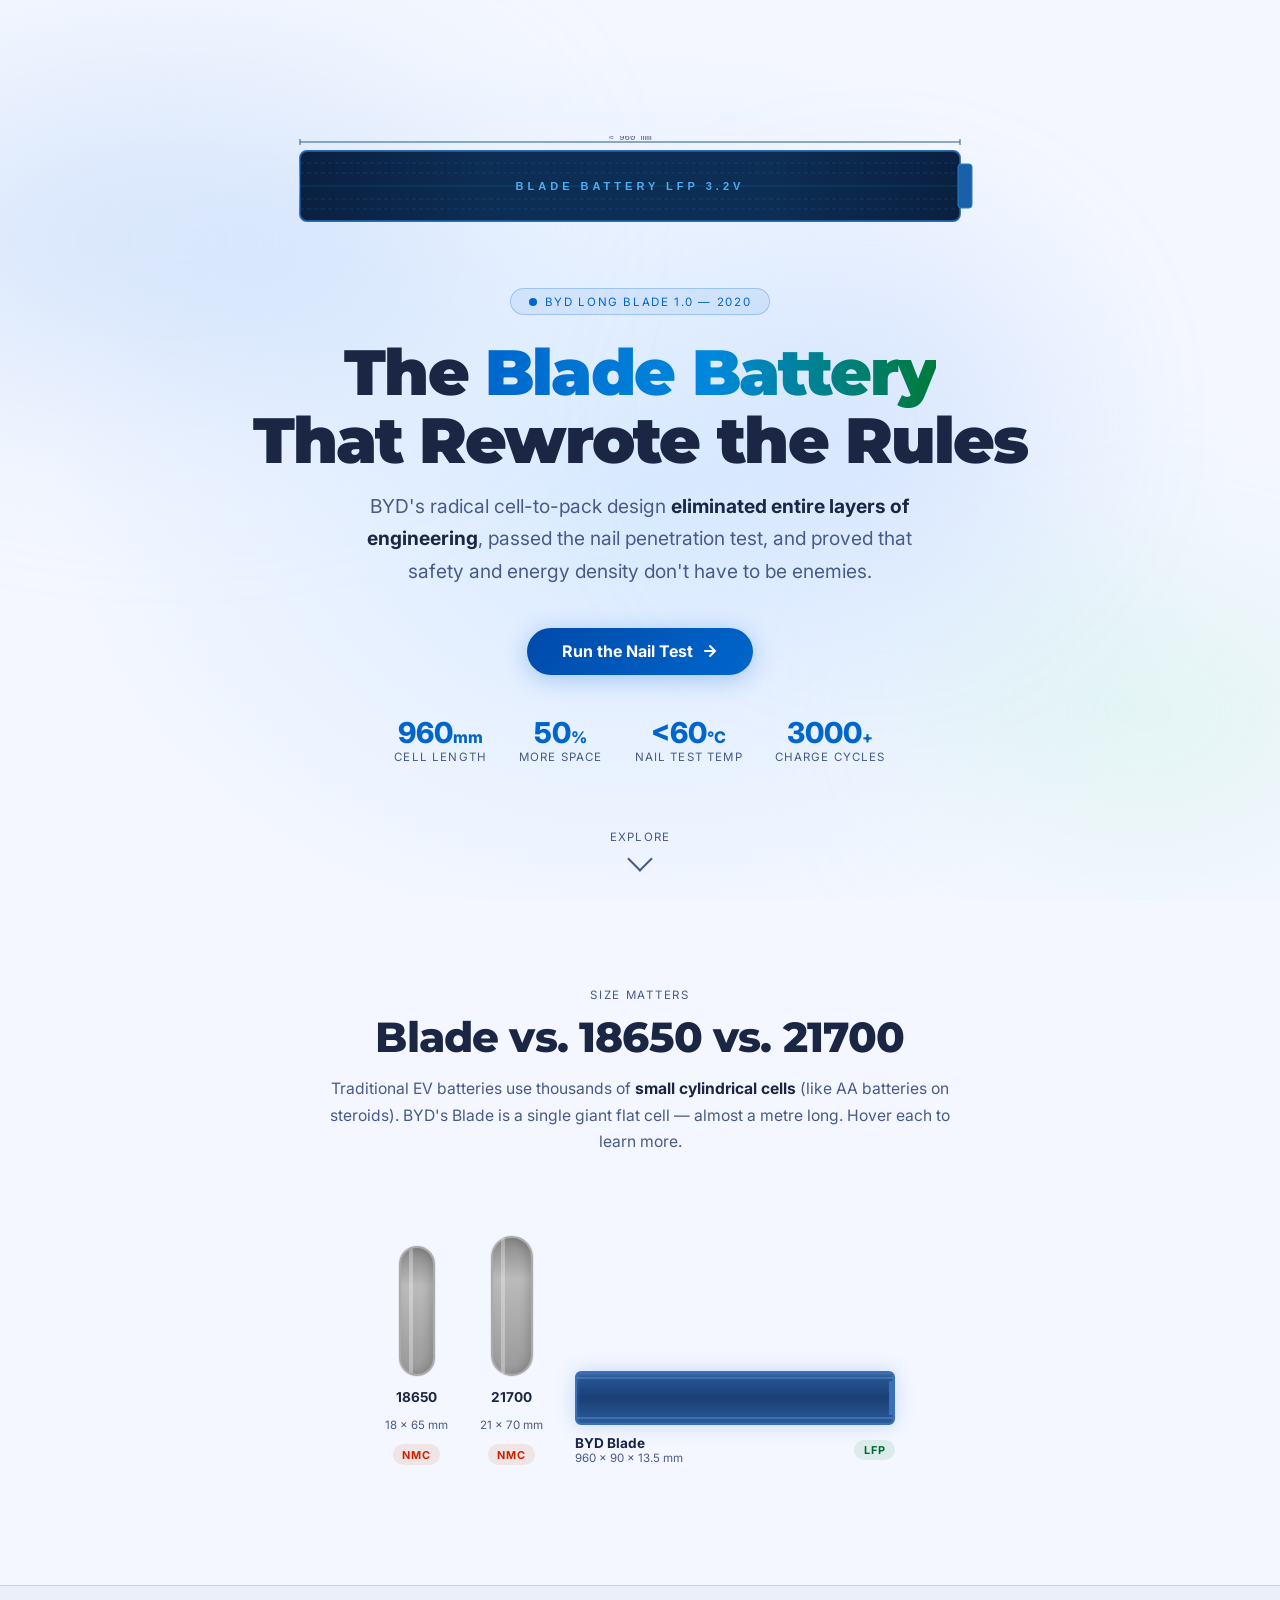
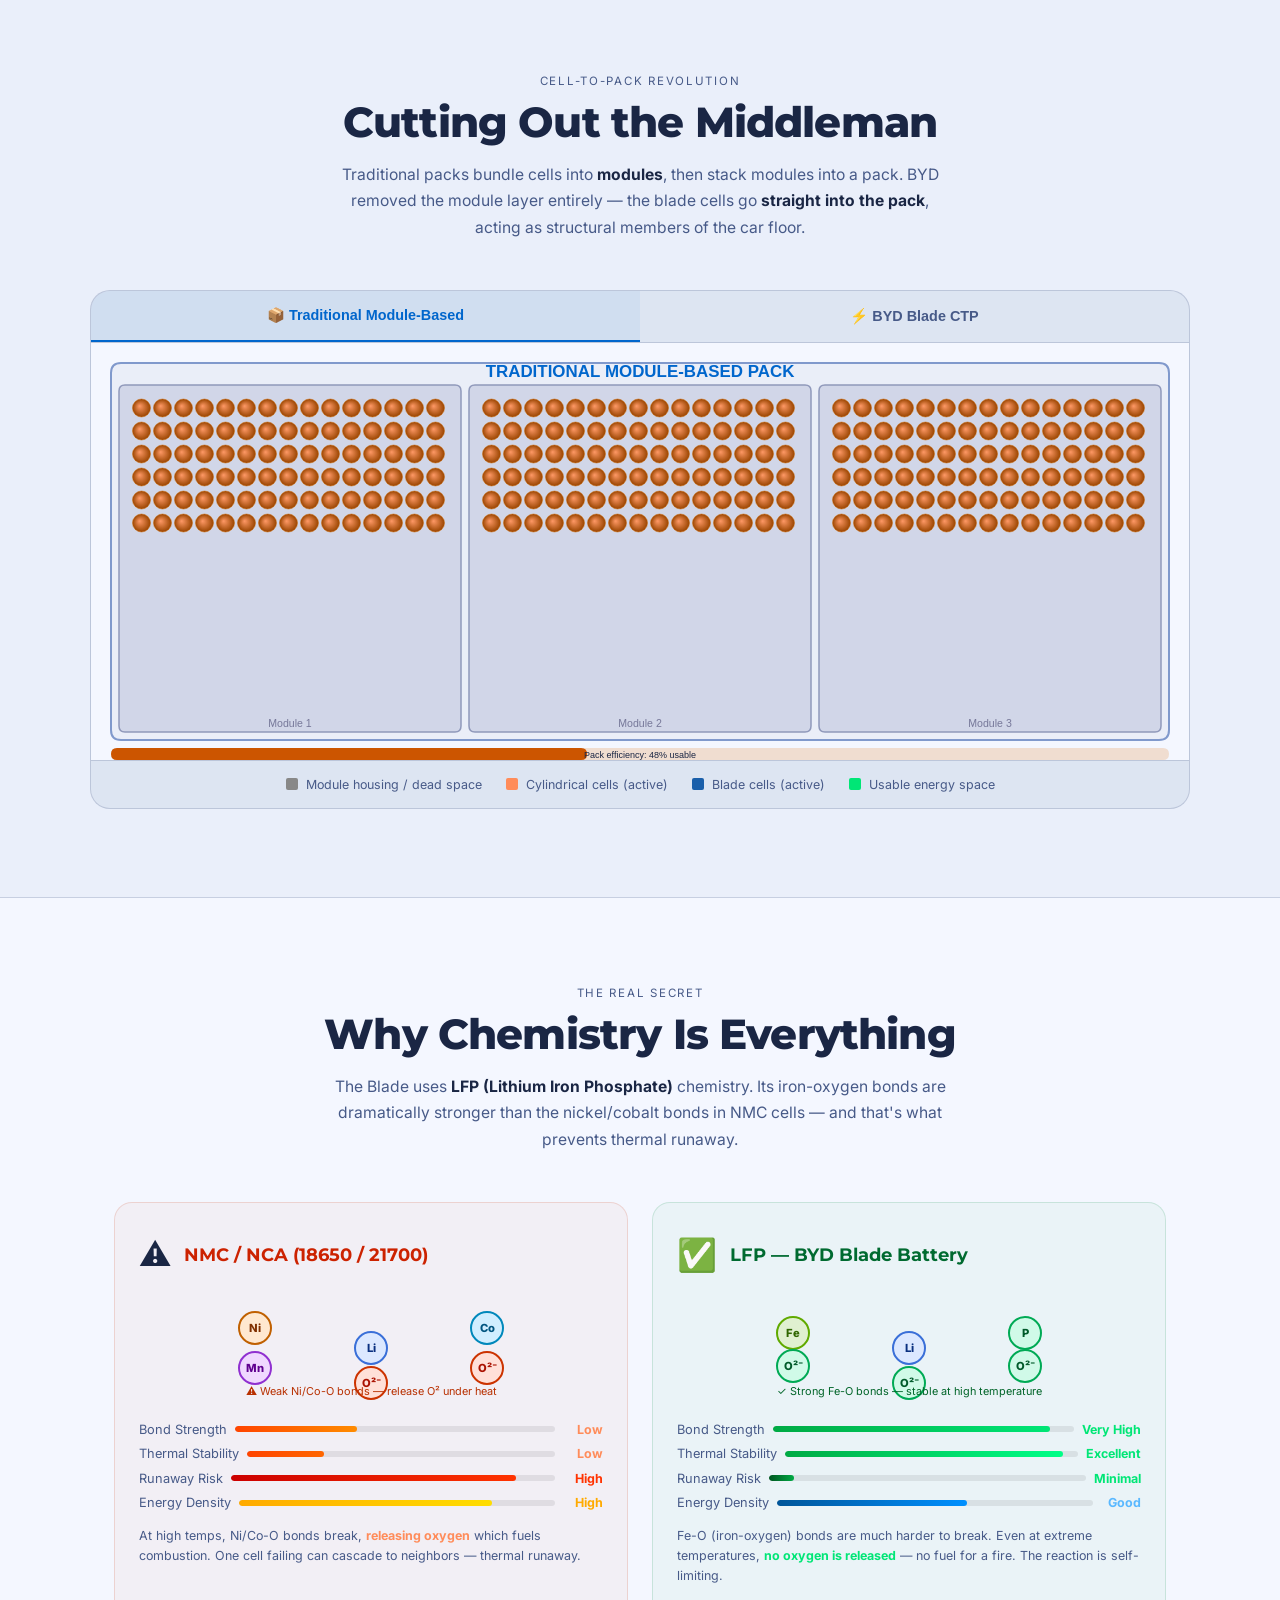
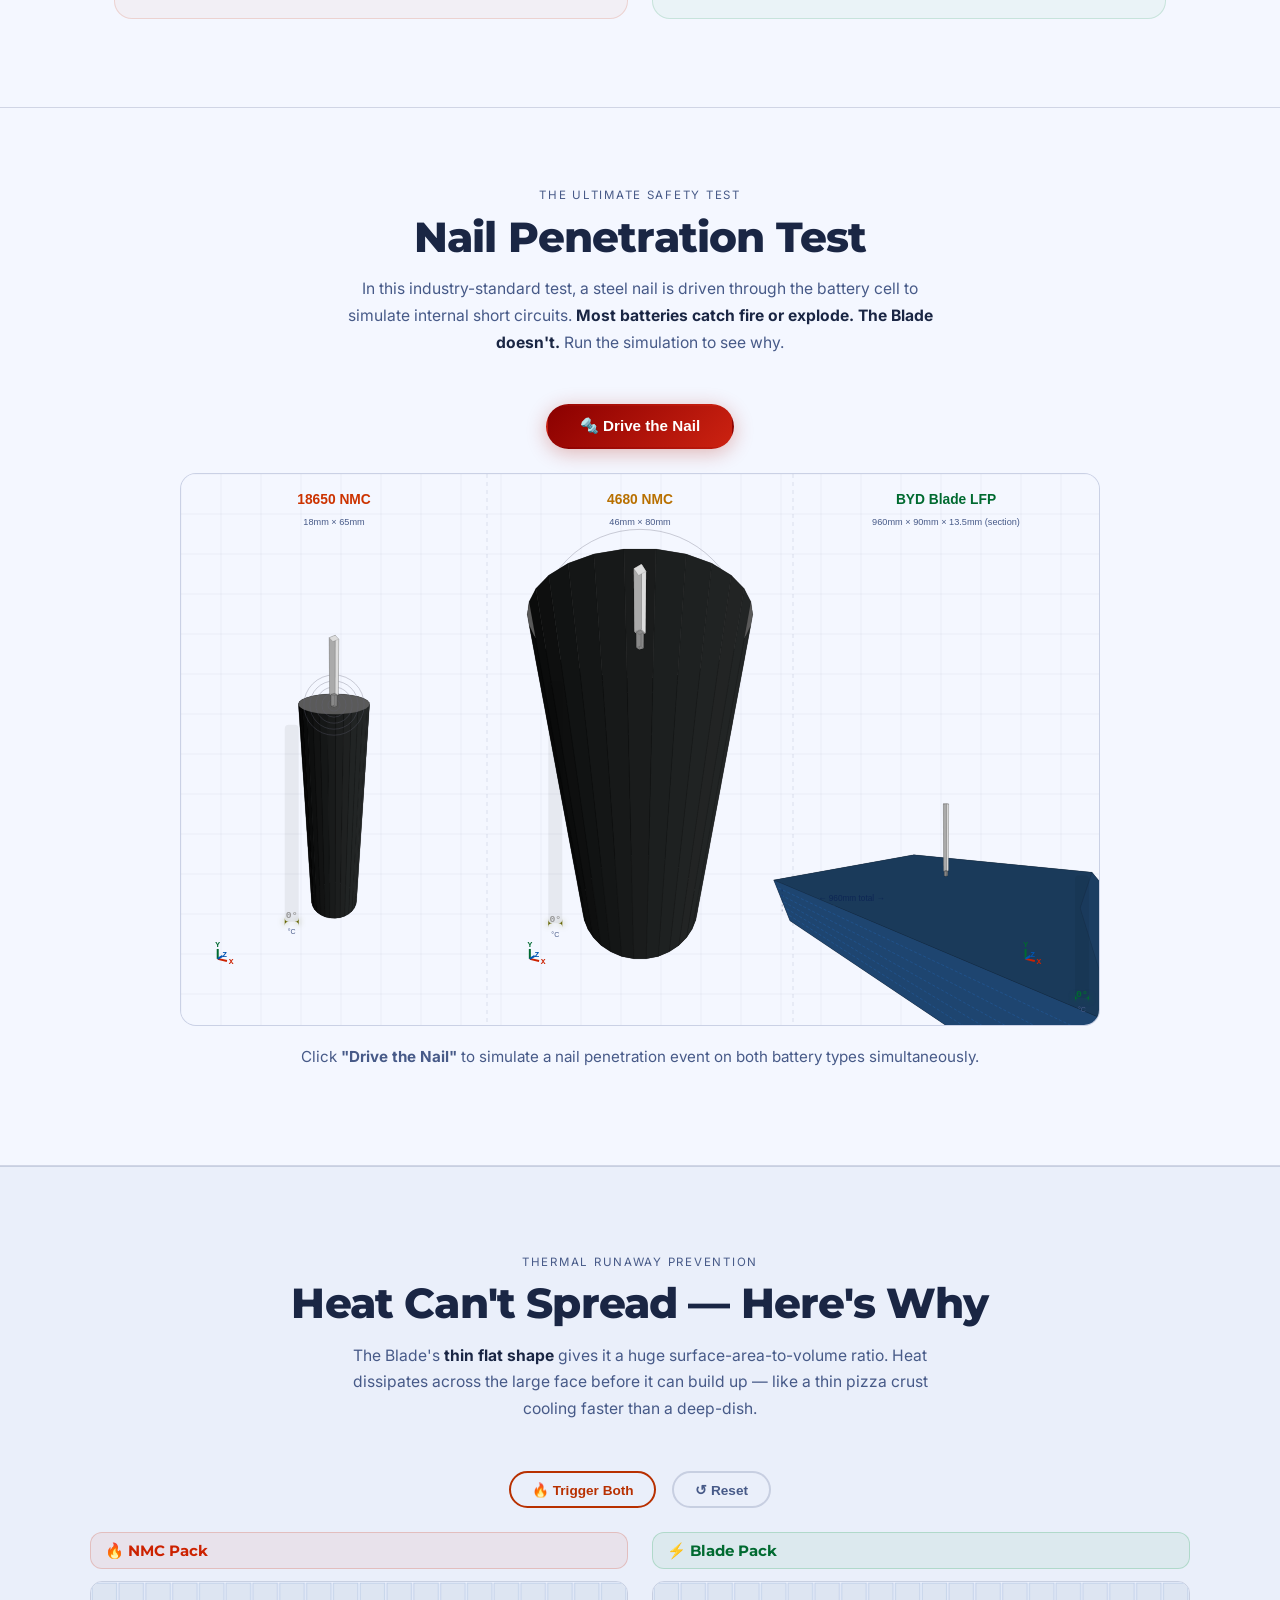
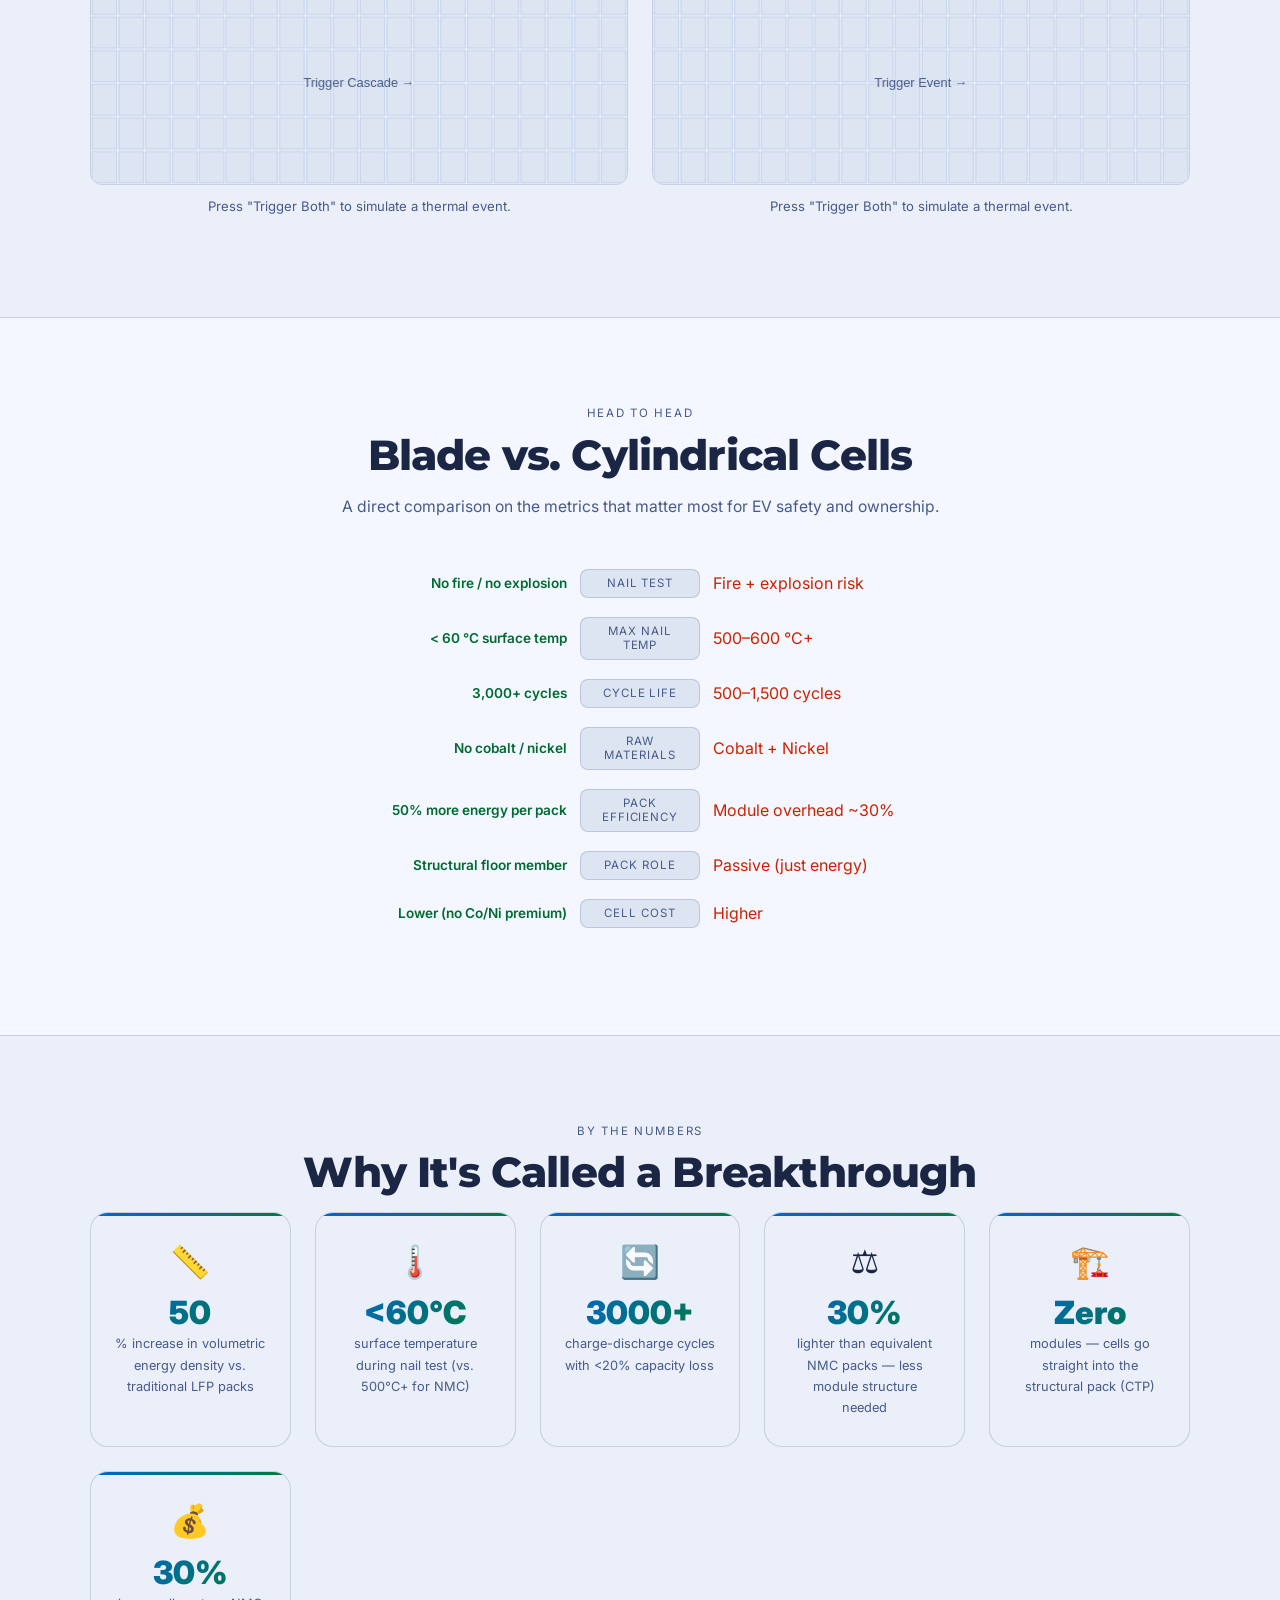
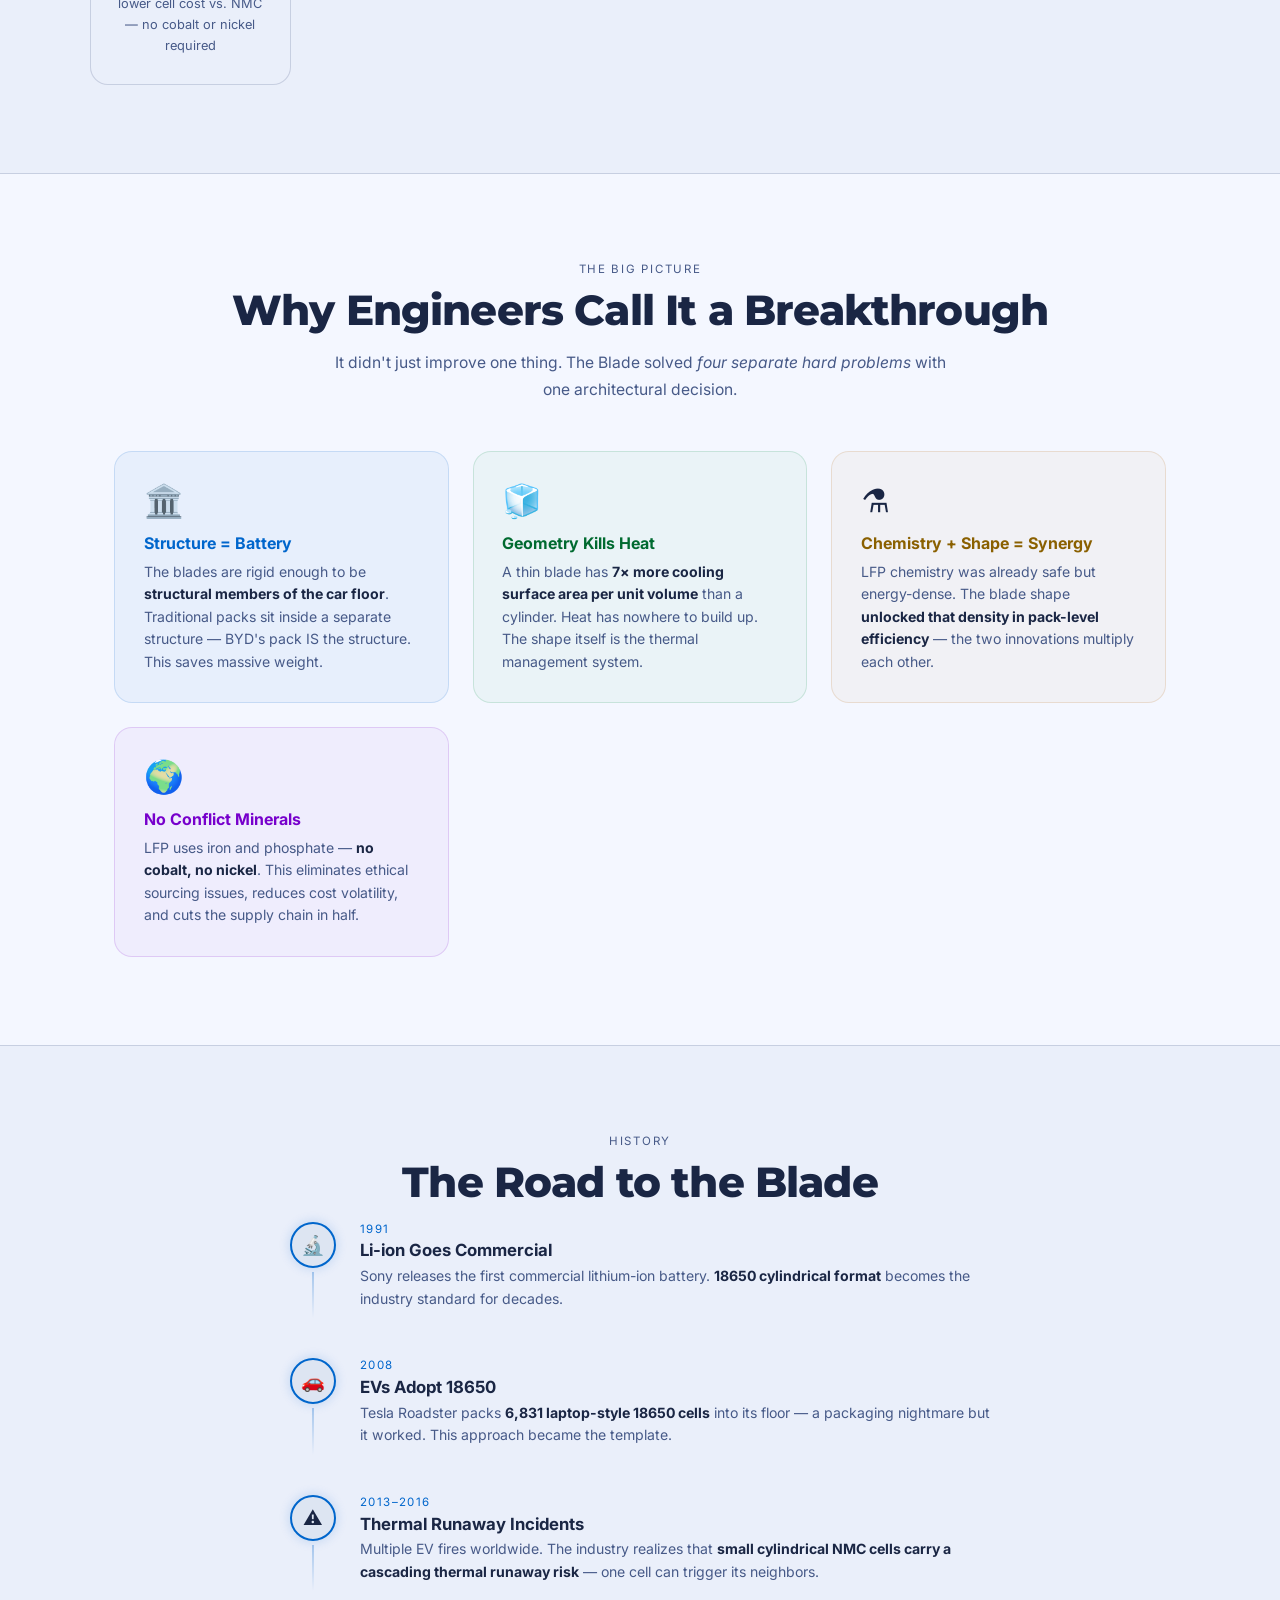
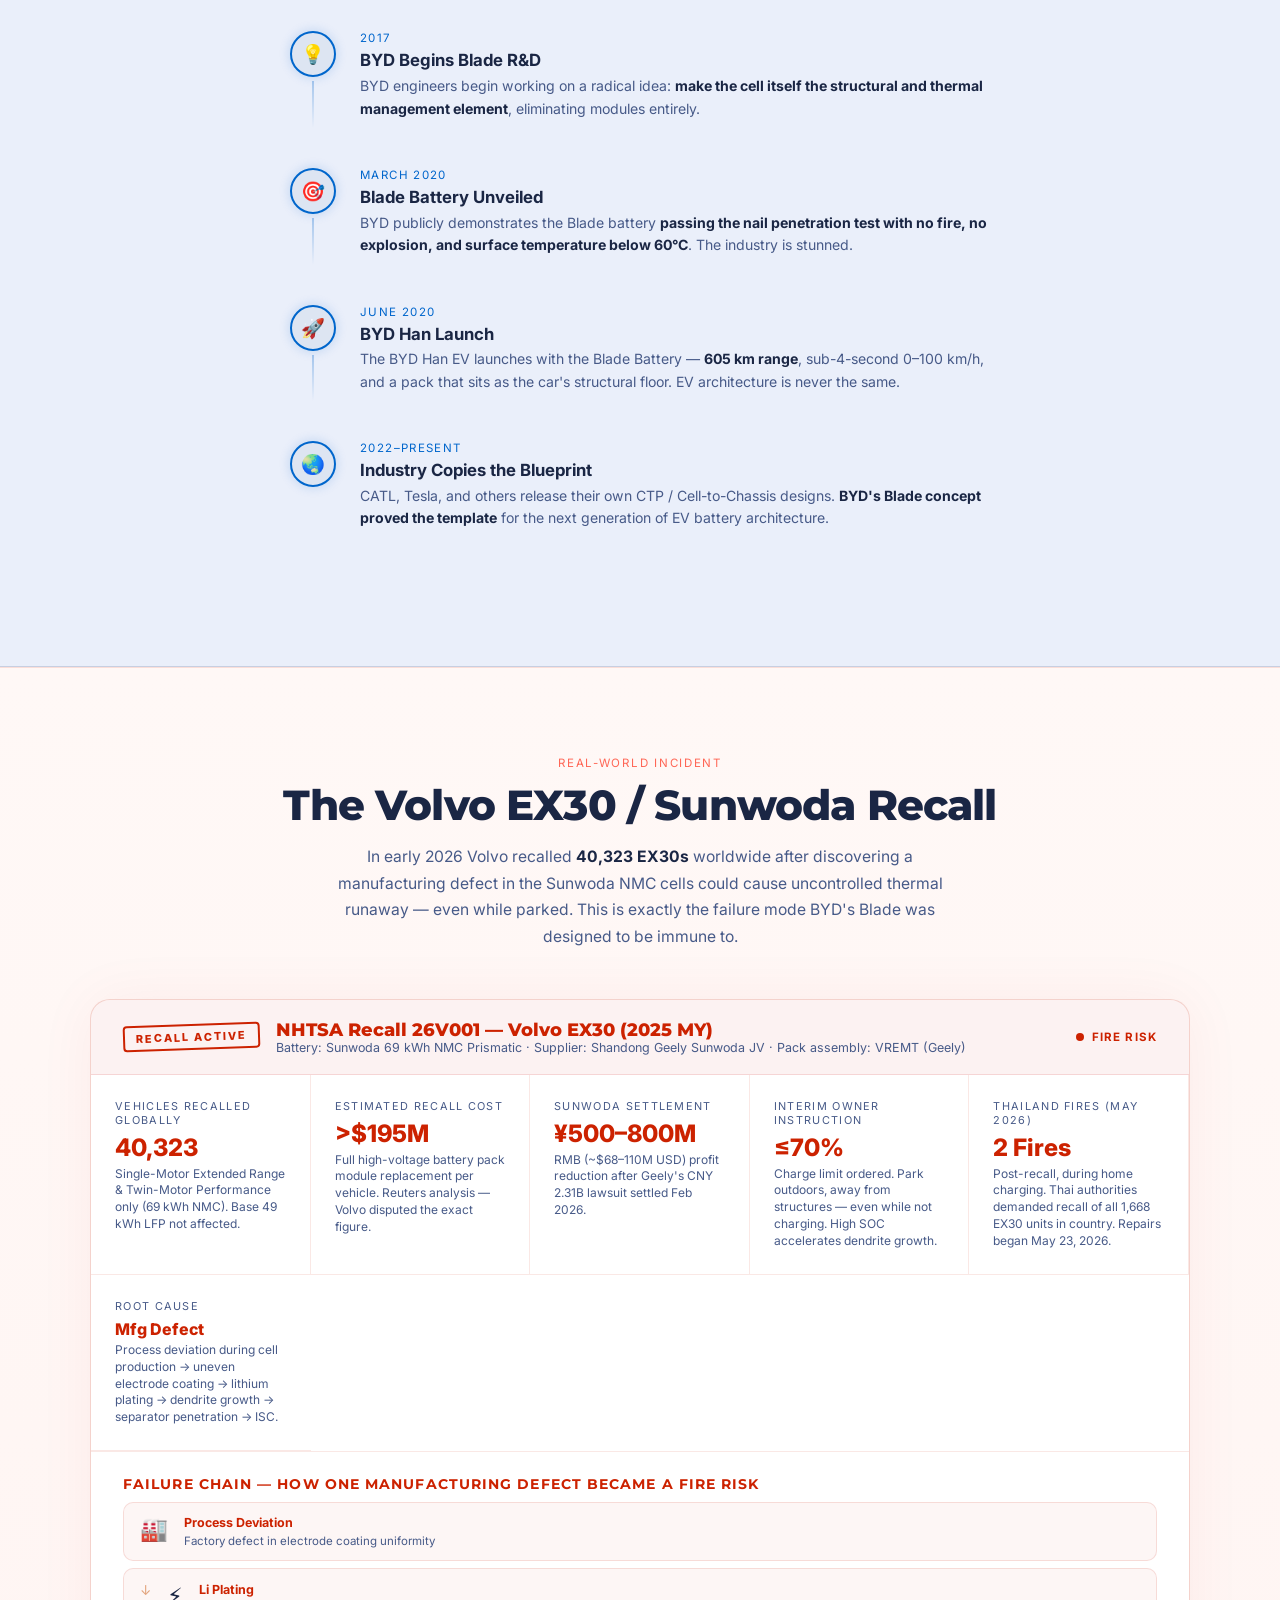
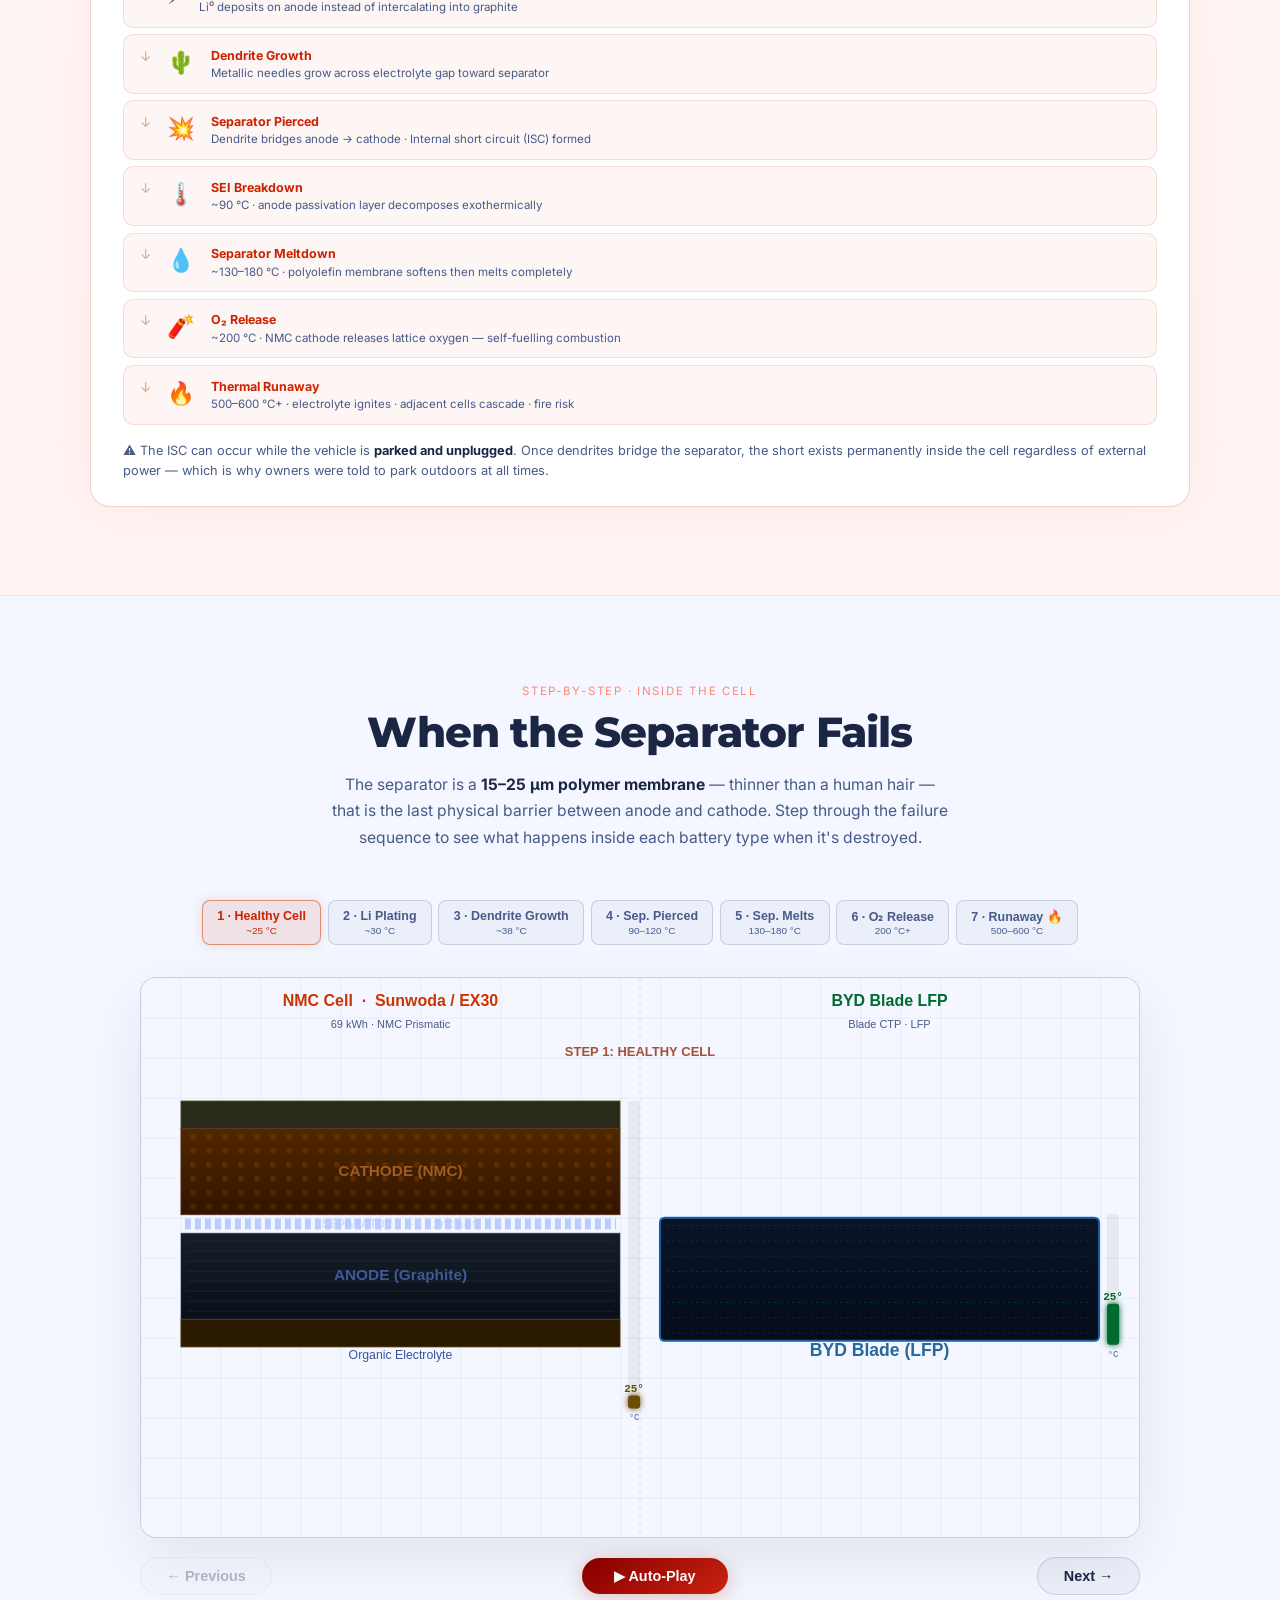
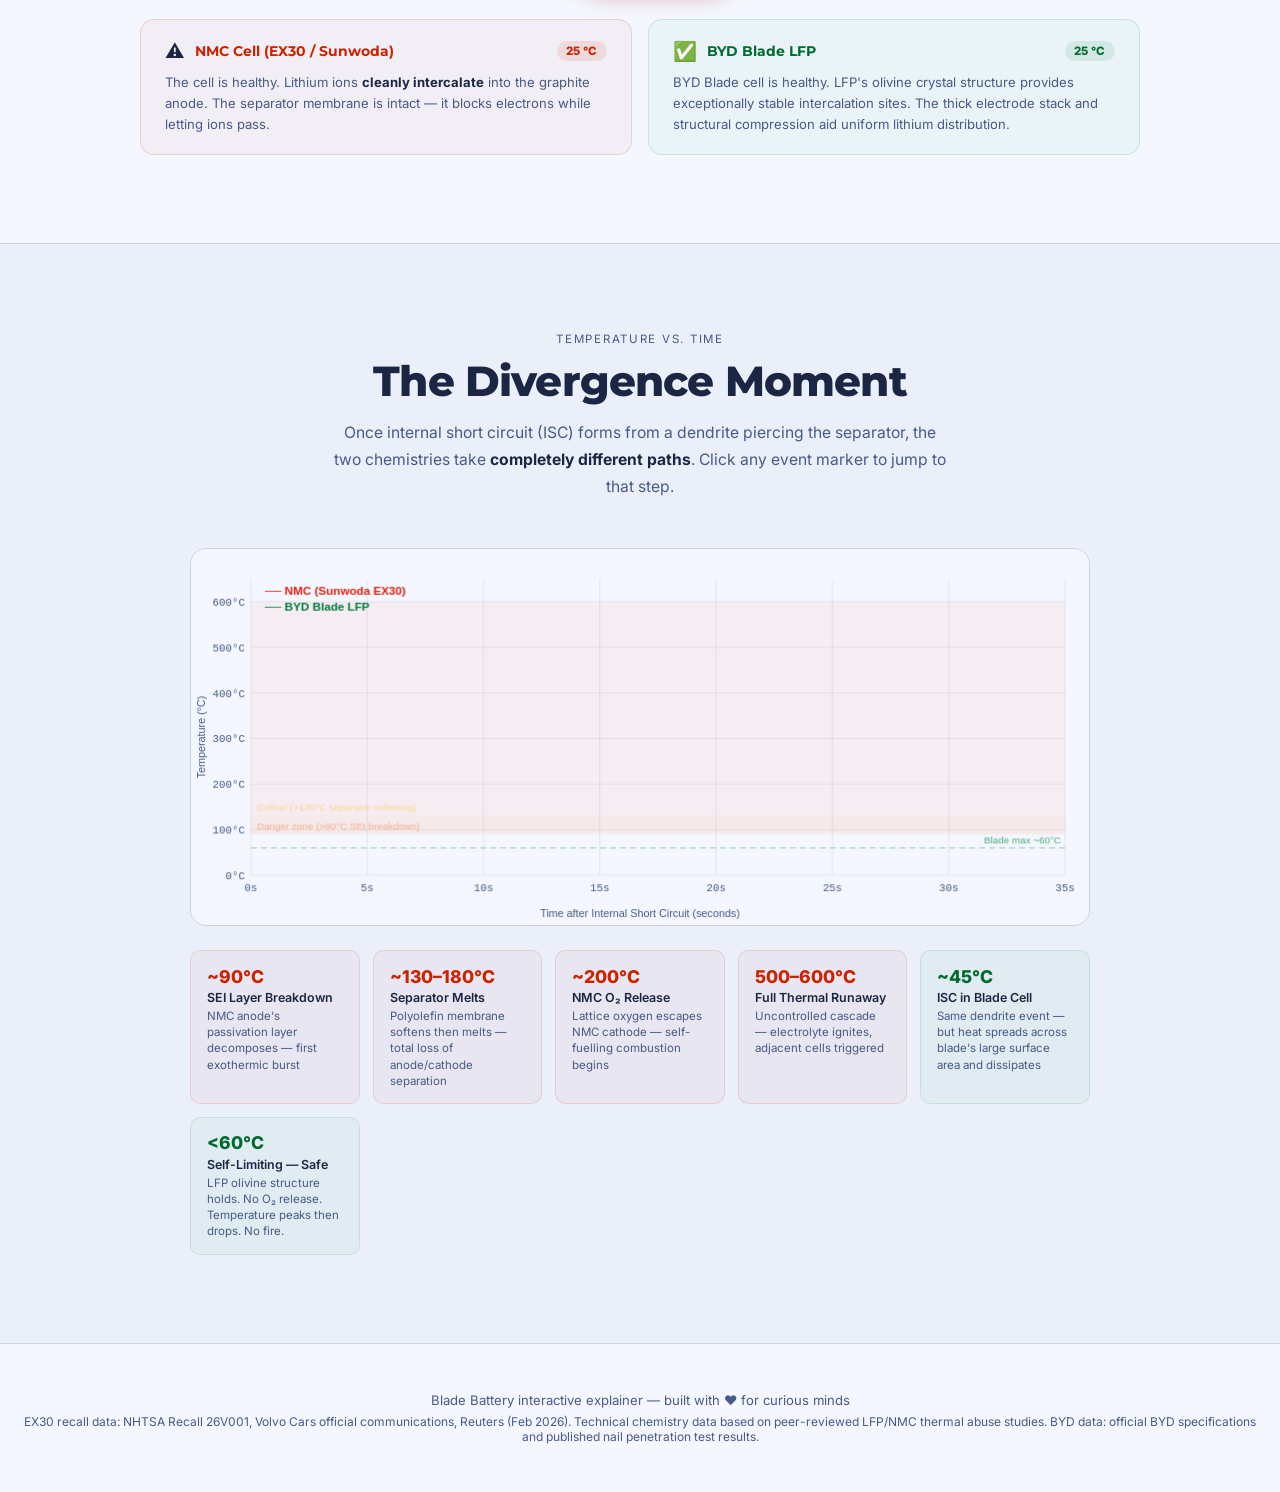
==== commit 9650af09: "feat(nail-canvas): add Tesla 4680 as third column in 3D nail comparison Adds the 4680 NMC cell (46mm" ====
--- a/bladebattery/index.html
+++ b/bladebattery/index.html
@@ -1463,8 +1463,9 @@
 let nailCtx, NW, NH;
 let nailPhase = 'ready'; // ready | driving | burning | done
 let nailProg  = 0;       // 0..1 how deep the nail has gone
-let nmcTemp   = 0;       // 0..1
-let bladeTemp = 0;       // 0..1
+let nmcTemp      = 0;  // 0..1
+let tesla4680Temp= 0;  // 0..1
+let bladeTemp    = 0;  // 0..1
 let fireParticles = [];
 let sparks = [];
 let nailRAF = null;
@@ -1474,7 +1475,7 @@
 function resizeNail() {
   const container = nailCanvas.parentElement;
   NW = container.clientWidth;
-  NH = Math.round(NW * 0.52);
+  NH = Math.round(NW * 0.60);
   nailCtx = setupCanvas(nailCanvas, NW, NH);
   drawNailFrame();
 }
@@ -1487,6 +1488,7 @@
   nailPhase = 'driving';
   nailProg  = 0;
   nmcTemp   = 0;
+  tesla4680Temp = 0;
   bladeTemp = 0;
   fireParticles = [];
   sparks = [];
@@ -1501,6 +1503,7 @@
   nailPhase = 'ready';
   nailProg  = 0;
   nmcTemp   = 0;
+  tesla4680Temp = 0;
   bladeTemp = 0;
   fireParticles = [];
   sparks = [];
@@ -1524,12 +1527,15 @@
     nailProg = Math.min(nailProg + speed * (dt/16), 1);
 
     const pen = Math.max(0, (nailProg - 0.25) / 0.75);
-    nmcTemp   = Math.min(1, pen * pen * 1.6);
-    bladeTemp = Math.min(0.09, pen * 0.12);
+    nmcTemp       = Math.min(1, pen * pen * 1.6);
+    tesla4680Temp = Math.min(1, pen * pen * 1.9);
+    bladeTemp     = Math.min(0.09, pen * 0.12);
 
     // spawn fire when NMC is hot enough
     if (nmcTemp > 0.2) spawnFire(dt);
     if (nmcTemp > 0.5) spawnSparks(dt);
+    if (tesla4680Temp > 0.2) spawn4680Fire(dt);
+    if (tesla4680Temp > 0.5) spawn4680Sparks(dt);
 
     if (nmcTemp > 0.6) shakeAmt = Math.min(shakeAmt + 0.5, 6);
 
@@ -1540,7 +1546,8 @@
   } else {
     // continue fire after done
     if (nmcTemp > 0) nmcTemp = Math.min(nmcTemp + 0.003, 1);
-    if (nailPhase === 'done') spawnFire(dt);
+    if (tesla4680Temp > 0) tesla4680Temp = Math.min(tesla4680Temp + 0.003, 1);
+    if (nailPhase === 'done') { spawnFire(dt); spawn4680Fire(dt); }
     shakeAmt *= 0.95;
   }
 
@@ -1593,8 +1600,37 @@
   }
 }
 
-let nmcNailTip2D = {x:0, y:0};
+let nmcNailTip2D    = {x:0, y:0};
+let tesla4680NailTip2D = {x:0, y:0};
 function getNMCNailTip() { return nmcNailTip2D; }
+
+function spawn4680Fire(dt) {
+  const pos = tesla4680NailTip2D;
+  const count = Math.ceil(tesla4680Temp * 5 * (dt/16));
+  for (let i = 0; i < count; i++) {
+    fireParticles.push({
+      x: pos.x + (Math.random()-.5)*44,
+      y: pos.y - (Math.random()*12),
+      vx: (Math.random()-.5)*3,
+      vy: -(1.8 + Math.random()*3.5),
+      life: 28 + Math.random()*35,
+      size: 5 + Math.random()*13,
+    });
+  }
+}
+function spawn4680Sparks(dt) {
+  const pos = tesla4680NailTip2D;
+  const count = Math.ceil((tesla4680Temp - 0.5) * 4 * (dt/16));
+  for (let i = 0; i < count; i++) {
+    const a = Math.random() * Math.PI * 2;
+    const sp = 2.5 + Math.random()*6;
+    sparks.push({
+      x: pos.x, y: pos.y,
+      vx: Math.cos(a)*sp, vy: Math.sin(a)*sp - 2.5,
+      life: 8 + Math.random()*14,
+    });
+  }
+}
 
 // ═══════════════════════════════════════════════════════
 //   3-D NAIL RENDERER  (perspective projection, no deps)
@@ -1714,101 +1750,172 @@
   for(let x=0;x<NW;x+=40){ctx.beginPath();ctx.moveTo(x,0);ctx.lineTo(x,NH);ctx.stroke();}
   for(let y=0;y<NH;y+=40){ctx.beginPath();ctx.moveTo(0,y);ctx.lineTo(NW,y);ctx.stroke();}
 
-  const half=NW/2;
+  // dividers
   ctx.strokeStyle='rgba(0,20,80,0.1)';ctx.lineWidth=1;ctx.setLineDash([4,4]);
-  ctx.beginPath();ctx.moveTo(half,0);ctx.lineTo(half,NH);ctx.stroke();ctx.setLineDash([]);
-
-  ctx.textAlign='center';
-  ctx.font=`bold ${Math.max(10,NW*0.016)}px 'Segoe UI',sans-serif`;
-  ctx.fillStyle='#cc3300';ctx.fillText('NMC / 18650 Cylindrical',half/2,NH*0.05);
-  ctx.fillStyle='#006a30';ctx.fillText('BYD Blade Battery (LFP)',half+half/2,NH*0.05);
-  ctx.font=`${Math.max(8,NW*0.011)}px 'Segoe UI',sans-serif`;
-  ctx.fillStyle='#475a88';
-  ctx.fillText('NMC Chemistry',half/2,NH*0.09);
-  ctx.fillText('LFP Chemistry',half+half/2,NH*0.09);
-
-  // ── NMC 3-D ─────────────────────────────────────────────
-  const nmcSc=NH*0.19, nmcOx=half*0.5, nmcOy=NH*0.56;
-  const NR=0.7, NHC=2.4;
+  ctx.beginPath();ctx.moveTo(NW/3,0);ctx.lineTo(NW/3,NH);ctx.stroke();
+  ctx.beginPath();ctx.moveTo(2*NW/3,0);ctx.lineTo(2*NW/3,NH);ctx.stroke();
+  ctx.setLineDash([]);
+
+  // ── consistent scale: 1 unit = 10 mm ────────────────────
+  const sc = NH * 0.055;
+  const floorY = NH * 0.80;
+
+  // column centres
+  const ox18 = NW / 6;
+  const ox46 = NW / 2;
+  const oxBl = 5 * NW / 6;
+
+  // 18650: r=0.9u, h=6.5u
+  const NR18=0.9, NH18=6.5;
+  const oy18 = floorY - NH18 * sc * 0.5 * 0.93;
+
+  // 4680: r=2.3u, h=8.0u
+  const NR46=2.3, NH46=8.0;
+  const oy46 = floorY - NH46 * sc * 0.5 * 0.93;
+
+  // Blade: w=8u(80mm cross-section), h=1.35u, d=6u
+  const BW=8, BHT=1.35, BD=6;
+  const oyBl = floorY - BHT * sc * 0.5 * 0.93;
+
+  // shake applies only to NMC columns
   const sx=shakeAmt>0.5?(Math.random()-.5)*shakeAmt*2:0;
   const sy=shakeAmt>0.5?(Math.random()-.5)*shakeAmt*0.8:0;
 
+  // column labels
+  const lblY = NH * 0.055;
+  ctx.textAlign='center';
+  ctx.font=`bold ${Math.max(9,NW*0.015)}px 'Segoe UI',sans-serif`;
+  ctx.fillStyle='#cc3300'; ctx.fillText('18650 NMC',ox18,lblY);
+  ctx.fillStyle='#b87000'; ctx.fillText('4680 NMC',ox46,lblY);
+  ctx.fillStyle='#006a30'; ctx.fillText('BYD Blade LFP',oxBl,lblY);
+  ctx.font=`${Math.max(7,NW*0.010)}px 'Segoe UI',sans-serif`;
+  ctx.fillStyle='#475a88';
+  ctx.fillText('18mm × 65mm',ox18,NH*0.092);
+  ctx.fillText('46mm × 80mm',ox46,NH*0.092);
+  ctx.fillText('960mm × 90mm × 13.5mm (section)',oxBl,NH*0.092);
+
+  // ── 18650 NMC ──────────────────────────────────────────
   if(nmcTemp>0.08){
-    const gc=n3p(0,0,0,nmcSc,nmcOx+sx,nmcOy+sy);
-    const gr=ctx.createRadialGradient(gc[0],gc[1],0,gc[0],gc[1],nmcSc*1.4);
+    const gc=n3p(0,0,0,sc,ox18+sx,oy18+sy);
+    const gr=ctx.createRadialGradient(gc[0],gc[1],0,gc[0],gc[1],sc*NR18*3.5);
     gr.addColorStop(0,`rgba(255,${Math.round(110*(1-nmcTemp))},0,${nmcTemp*0.28})`);
     gr.addColorStop(1,'rgba(255,80,0,0)');
-    ctx.fillStyle=gr;ctx.beginPath();ctx.arc(gc[0],gc[1],nmcSc*1.4,0,Math.PI*2);ctx.fill();
-  }
-  n3Cyl(ctx,0,0,0,NR,NHC,32,nmcTemp,nmcSc,nmcOx+sx,nmcOy+sy);
-
-  const nmcNailR=0.085, nmcShaftTop=-(NHC/2+1.45);
-  const nmcTipY=-(NHC/2)+NHC*nailProg;
-  n3Nail(ctx,0,nmcTipY,0,nmcNailR,nmcShaftTop,nmcTemp,nmcSc,nmcOx+sx,nmcOy+sy);
-
-  const tp=n3p(0,nmcTipY,0,nmcSc,nmcOx+sx,nmcOy+sy);
-  nmcNailTip2D={x:tp[0],y:tp[1]};
+    ctx.fillStyle=gr;ctx.beginPath();ctx.arc(gc[0],gc[1],sc*NR18*3.5,0,Math.PI*2);ctx.fill();
+  }
+  n3Cyl(ctx,0,0,0,NR18,NH18,32,nmcTemp,sc,ox18+sx,oy18+sy);
+
+  const nmcNailR=0.08, nmcShaftTop=-(NH18/2+1.3);
+  const nmcTipY=-(NH18/2)+NH18*nailProg;
+  n3Nail(ctx,0,nmcTipY,0,nmcNailR,nmcShaftTop,nmcTemp,sc,ox18+sx,oy18+sy);
+
+  const tp18=n3p(0,nmcTipY,0,sc,ox18+sx,oy18+sy);
+  nmcNailTip2D={x:tp18[0],y:tp18[1]};
+
+  const nmcGaugeX=Math.max(4,ox18-sc*NR18-22);
+  drawTempGauge(ctx,nmcGaugeX,oy18-NH18*sc*0.5,14,NH18*sc,nmcTemp,600,true);
+  n3Axes(ctx,NW*0.04,NH*0.88,sc*0.48);
+
+  // ── 4680 NMC ───────────────────────────────────────────
+  const t46sx=shakeAmt>0.5?(Math.random()-.5)*shakeAmt*1.6:0;
+  const t46sy=shakeAmt>0.5?(Math.random()-.5)*shakeAmt*0.7:0;
+  if(tesla4680Temp>0.08){
+    const gc=n3p(0,0,0,sc,ox46+t46sx,oy46+t46sy);
+    const gr=ctx.createRadialGradient(gc[0],gc[1],0,gc[0],gc[1],sc*NR46*2.8);
+    gr.addColorStop(0,`rgba(255,${Math.round(110*(1-tesla4680Temp))},0,${tesla4680Temp*0.32})`);
+    gr.addColorStop(1,'rgba(255,60,0,0)');
+    ctx.fillStyle=gr;ctx.beginPath();ctx.arc(gc[0],gc[1],sc*NR46*2.8,0,Math.PI*2);ctx.fill();
+  }
+  n3Cyl(ctx,0,0,0,NR46,NH46,40,tesla4680Temp,sc,ox46+t46sx,oy46+t46sy);
+
+  const t46NailR=0.095, t46ShaftTop=-(NH46/2+1.3);
+  const t46TipY=-(NH46/2)+NH46*nailProg;
+  n3Nail(ctx,0,t46TipY,0,t46NailR,t46ShaftTop,tesla4680Temp,sc,ox46+t46sx,oy46+t46sy);
+
+  const tp46=n3p(0,t46TipY,0,sc,ox46+t46sx,oy46+t46sy);
+  tesla4680NailTip2D={x:tp46[0],y:tp46[1]};
+
   drawFireParticles(ctx);
   drawSparks(ctx);
 
-  drawTempGauge(ctx,Math.max(4,nmcOx-nmcSc*NR-28),nmcOy-NH*0.24,14,NH*0.46,nmcTemp,600,true);
-  n3Axes(ctx,half*0.13,NH*0.9,nmcSc*0.55);
-
-  // ── BLADE 3-D ────────────────────────────────────────────
-  const bladeSc=Math.min(NW*0.098,NH*0.2);
-  const bladeOx=half+half*0.5, bladeOy=NH*0.52;
-  const BW=3.8, BHT=0.22, BD=0.85;
-
+  const t46GaugeX=Math.max(NW/3+4,ox46-sc*NR46-22);
+  drawTempGauge(ctx,t46GaugeX,oy46-NH46*sc*0.5,14,NH46*sc,tesla4680Temp,800,true);
+  n3Axes(ctx,NW/2-NW*0.12,NH*0.88,sc*0.48);
+
+  // ── Blade LFP ──────────────────────────────────────────
   if(nailProg>0.25){
-    const bc=n3p(0,0,0,bladeSc,bladeOx,bladeOy);
-    const bg=ctx.createRadialGradient(bc[0],bc[1],0,bc[0],bc[1],bladeSc*BW*0.55);
+    const bc=n3p(0,0,0,sc,oxBl,oyBl);
+    const bg=ctx.createRadialGradient(bc[0],bc[1],0,bc[0],bc[1],sc*BW*0.5);
     bg.addColorStop(0,`rgba(0,200,100,${Math.min(bladeTemp*0.6,0.18)})`);
     bg.addColorStop(1,'rgba(0,200,100,0)');
-    ctx.fillStyle=bg;ctx.beginPath();ctx.arc(bc[0],bc[1],bladeSc*BW*0.55,0,Math.PI*2);ctx.fill();
+    ctx.fillStyle=bg;ctx.beginPath();ctx.arc(bc[0],bc[1],sc*BW*0.5,0,Math.PI*2);ctx.fill();
   }
 
   n3Box(ctx,0,0,0,BW,BHT,BD,[
     nailProg>0.5?'#1e5a30':'#1a3a5a',
     '#0f2030','#1e4570','#0d2840','#162e4a','#1c3e62'
-  ],bladeSc,bladeOx,bladeOy);
-
-  // electrode layer lines on the front face
+  ],sc,oxBl,oyBl);
+
+  // electrode layer lines on front face
   ctx.save();ctx.strokeStyle='rgba(40,120,220,0.3)';ctx.setLineDash([3,2]);ctx.lineWidth=0.8;
   for(let li=1;li<6;li++){
     const ly=-BHT/2+BHT*(li/6);
-    const[l0x,l0y]=n3p(-BW/2+0.1,ly,-BD/2+0.01,bladeSc,bladeOx,bladeOy);
-    const[l1x,l1y]=n3p( BW/2-0.1,ly,-BD/2+0.01,bladeSc,bladeOx,bladeOy);
+    const[l0x,l0y]=n3p(-BW/2+0.1,ly,-BD/2+0.01,sc,oxBl,oyBl);
+    const[l1x,l1y]=n3p( BW/2-0.1,ly,-BD/2+0.01,sc,oxBl,oyBl);
     ctx.beginPath();ctx.moveTo(l0x,l0y);ctx.lineTo(l1x,l1y);ctx.stroke();
   }
   ctx.setLineDash([]);ctx.restore();
 
-  const bladeNailR=0.055, bladeShaftTop=-(BHT/2+2.3);
+  // truncation markers on Blade left/right edges
+  ctx.save();
+  ctx.strokeStyle='rgba(0,20,80,0.3)';ctx.lineWidth=1;ctx.setLineDash([2,3]);
+  const[blL,blLy]=n3p(-BW/2,0,-BD/2,sc,oxBl,oyBl);
+  const[blR,blRy]=n3p( BW/2,0,-BD/2,sc,oxBl,oyBl);
+  [[blL,blLy],[blR,blRy]].forEach(([cx,cy])=>{
+    ctx.beginPath();ctx.moveTo(cx,cy-12);ctx.lineTo(cx,cy+12);ctx.stroke();
+  });
+  ctx.setLineDash([]);
+  ctx.font=`${Math.max(6,NW*0.009)}px 'Segoe UI',sans-serif`;
+  ctx.fillStyle='rgba(0,20,80,0.5)';ctx.textAlign='center';
+  const[blMx,blMy]=n3p(0,-BHT/2-0.3,-BD/2,sc,oxBl,oyBl);
+  ctx.fillText('← 960mm total →',blMx,blMy);
+  ctx.restore();
+
+  const bladeNailR=0.052, bladeShaftTop=-(BHT/2+2.0);
   const bladeTipY=-(BHT/2)+BHT*Math.min(nailProg,1.1);
-  n3Nail(ctx,0,bladeTipY,0,bladeNailR,bladeShaftTop,bladeTemp,bladeSc,bladeOx,bladeOy);
-
-  const brx=n3p(BW/2,0,-BD/2,bladeSc,bladeOx,bladeOy);
-  drawTempGauge(ctx,Math.min(brx[0]+10,NW-26),bladeOy-NH*0.16,14,NH*0.32,bladeTemp,60,false);
-  n3Axes(ctx,half+half*0.12,NH*0.9,bladeSc*0.55);
+  n3Nail(ctx,0,bladeTipY,0,bladeNailR,bladeShaftTop,bladeTemp,sc,oxBl,oyBl);
+
+  const brx=n3p(BW/2,0,-BD/2,sc,oxBl,oyBl);
+  drawTempGauge(ctx,Math.min(brx[0]+8,NW-24),oyBl-BHT*sc*0.5,14,BHT*sc*3,bladeTemp,60,false);
+  n3Axes(ctx,NW*0.96-NW*0.04,NH*0.88,sc*0.48);
 
   // result overlays
   if(nailPhase==='done'){
-    const nmcBotY=n3p(0,NHC/2,0,nmcSc,nmcOx,nmcOy)[1]+10;
+    const y18Bot=n3p(0,NH18/2,0,sc,ox18,oy18)[1]+10;
     ctx.save();ctx.globalAlpha=0.92;
-    roundRect(ctx,nmcOx-82,nmcBotY,164,24,6);
+    roundRect(ctx,ox18-75,y18Bot,150,24,6);
     ctx.fillStyle='rgba(80,0,0,0.92)';ctx.fill();
     ctx.strokeStyle='#ff4400';ctx.lineWidth=1.5;ctx.stroke();
     ctx.globalAlpha=1;ctx.fillStyle='#ff6644';
-    ctx.font=`bold ${Math.max(9,NW*0.014)}px 'Segoe UI',sans-serif`;
-    ctx.textAlign='center';ctx.fillText('🔥 THERMAL RUNAWAY',nmcOx,nmcBotY+16);ctx.restore();
-
-    const bladeBotY=n3p(0,BHT/2,0,bladeSc,bladeOx,bladeOy)[1]+18;
+    ctx.font=`bold ${Math.max(8,NW*0.012)}px 'Segoe UI',sans-serif`;
+    ctx.textAlign='center';ctx.fillText('🔥 THERMAL RUNAWAY',ox18,y18Bot+16);ctx.restore();
+
+    const y46Bot=n3p(0,NH46/2,0,sc,ox46,oy46)[1]+10;
     ctx.save();ctx.globalAlpha=0.92;
-    roundRect(ctx,bladeOx-82,bladeBotY,164,24,6);
+    roundRect(ctx,ox46-75,y46Bot,150,24,6);
+    ctx.fillStyle='rgba(80,0,0,0.92)';ctx.fill();
+    ctx.strokeStyle='#ff4400';ctx.lineWidth=1.5;ctx.stroke();
+    ctx.globalAlpha=1;ctx.fillStyle='#ff8844';
+    ctx.font=`bold ${Math.max(8,NW*0.012)}px 'Segoe UI',sans-serif`;
+    ctx.textAlign='center';ctx.fillText('🔥 THERMAL RUNAWAY',ox46,y46Bot+16);ctx.restore();
+
+    const yBlBot=n3p(0,BHT/2,0,sc,oxBl,oyBl)[1]+18;
+    ctx.save();ctx.globalAlpha=0.92;
+    roundRect(ctx,oxBl-75,yBlBot,150,24,6);
     ctx.fillStyle='rgba(0,60,30,0.92)';ctx.fill();
     ctx.strokeStyle='#00e676';ctx.lineWidth=1.5;ctx.stroke();
     ctx.globalAlpha=1;ctx.fillStyle='#00e676';
-    ctx.font=`bold ${Math.max(9,NW*0.014)}px 'Segoe UI',sans-serif`;
-    ctx.textAlign='center';ctx.fillText('✅ SAFE — No Fire',bladeOx,bladeBotY+16);ctx.restore();
+    ctx.font=`bold ${Math.max(8,NW*0.012)}px 'Segoe UI',sans-serif`;
+    ctx.textAlign='center';ctx.fillText('✅ SAFE — No Fire',oxBl,yBlBot+16);ctx.restore();
   }
 
   if(nailPhase!=='ready'){
@@ -1902,8 +2009,9 @@
 
 function updateNailDoneStatus() {
   setNailStatus(
-    '<span class="danger">🔥 NMC cell: THERMAL RUNAWAY triggered — surface temp 500–600°C, fire and possible explosion.</span><br>' +
-    '<span class="safe">✅ Blade cell: Temperature barely rises above 60°C. LFP chemistry prevents oxygen release — no fire, no explosion. Just a hole.</span>'
+    '<span class="danger">🔥 18650 NMC: THERMAL RUNAWAY — surface temp 500–600°C, fire and possible explosion.</span><br>' +
+    '<span class="danger">🔥 4680 NMC: THERMAL RUNAWAY — larger cell volume means more stored energy and a more severe event (est. 700–800°C).</span><br>' +
+    '<span class="safe">✅ Blade LFP: Temperature barely rises above 60°C. LFP chemistry prevents oxygen release — no fire, no explosion. Just a hole.</span>'
   );
 }
 function setNailStatus(html) {
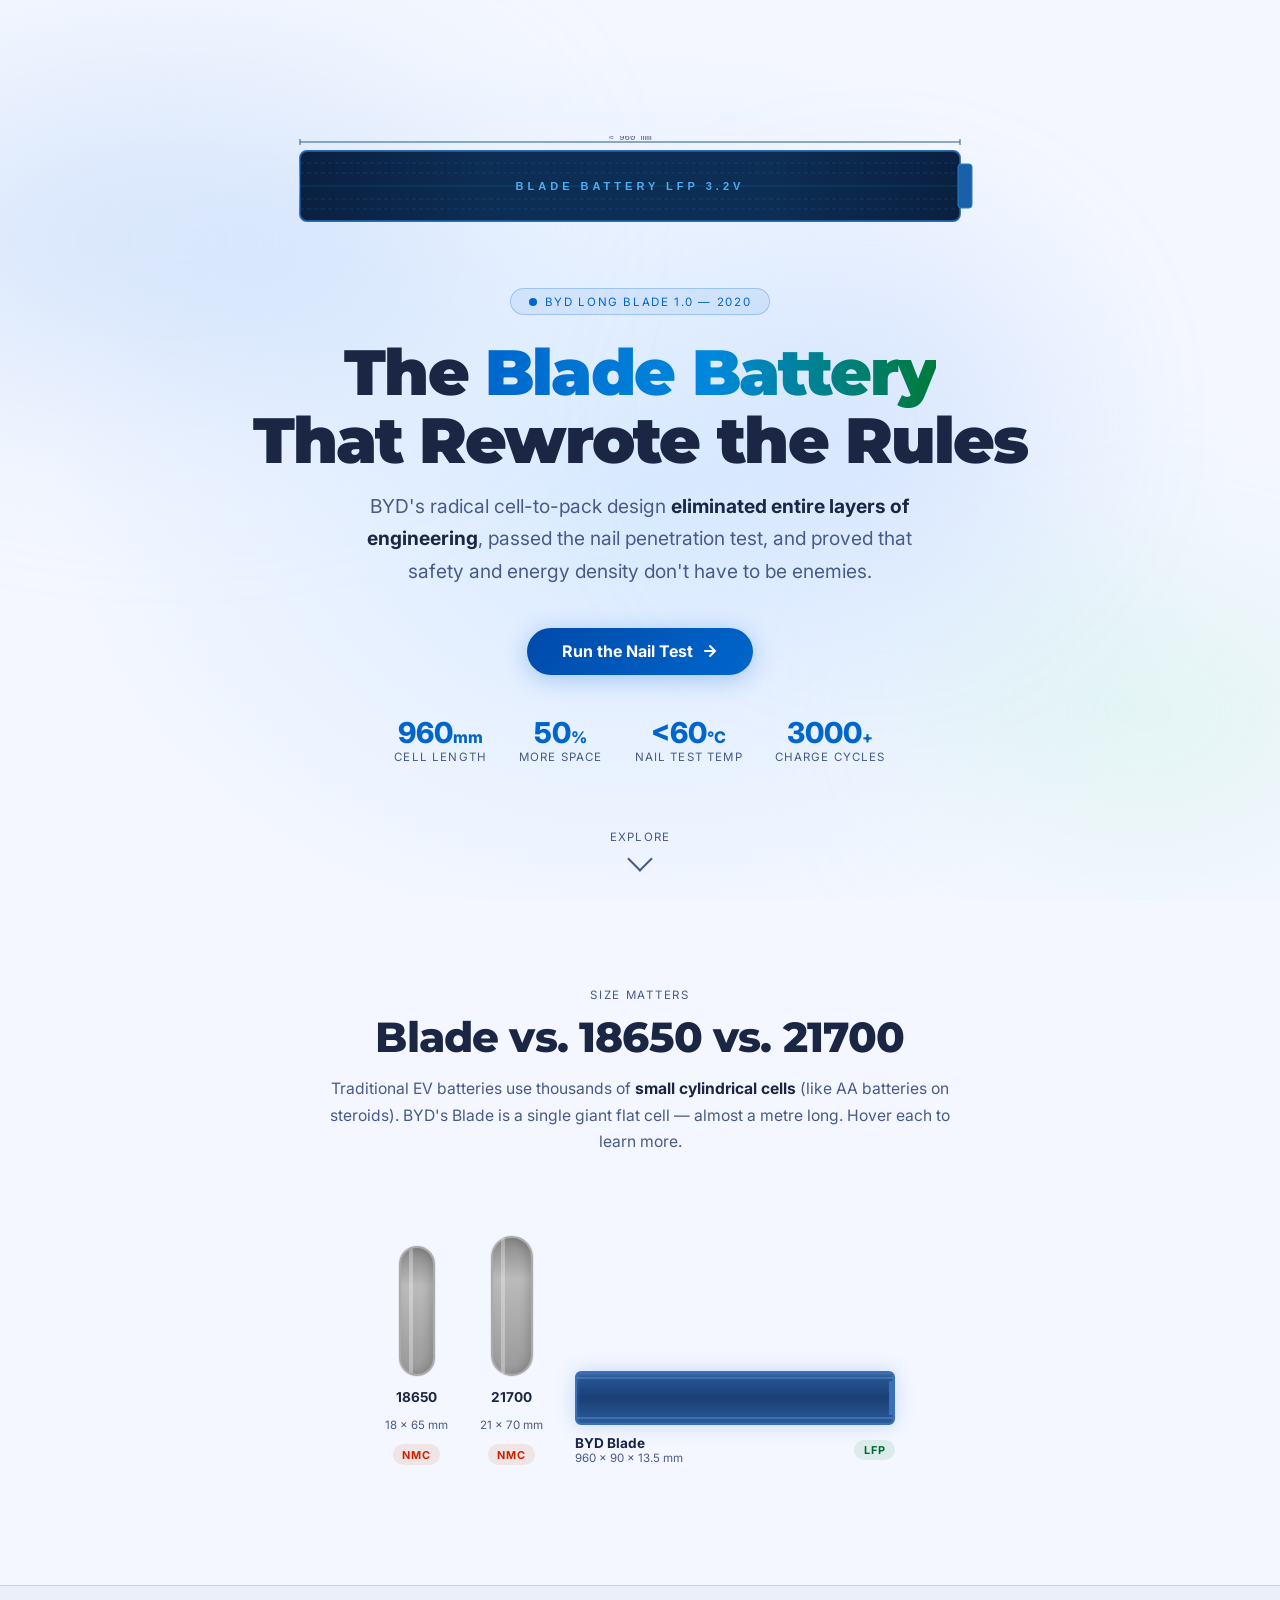
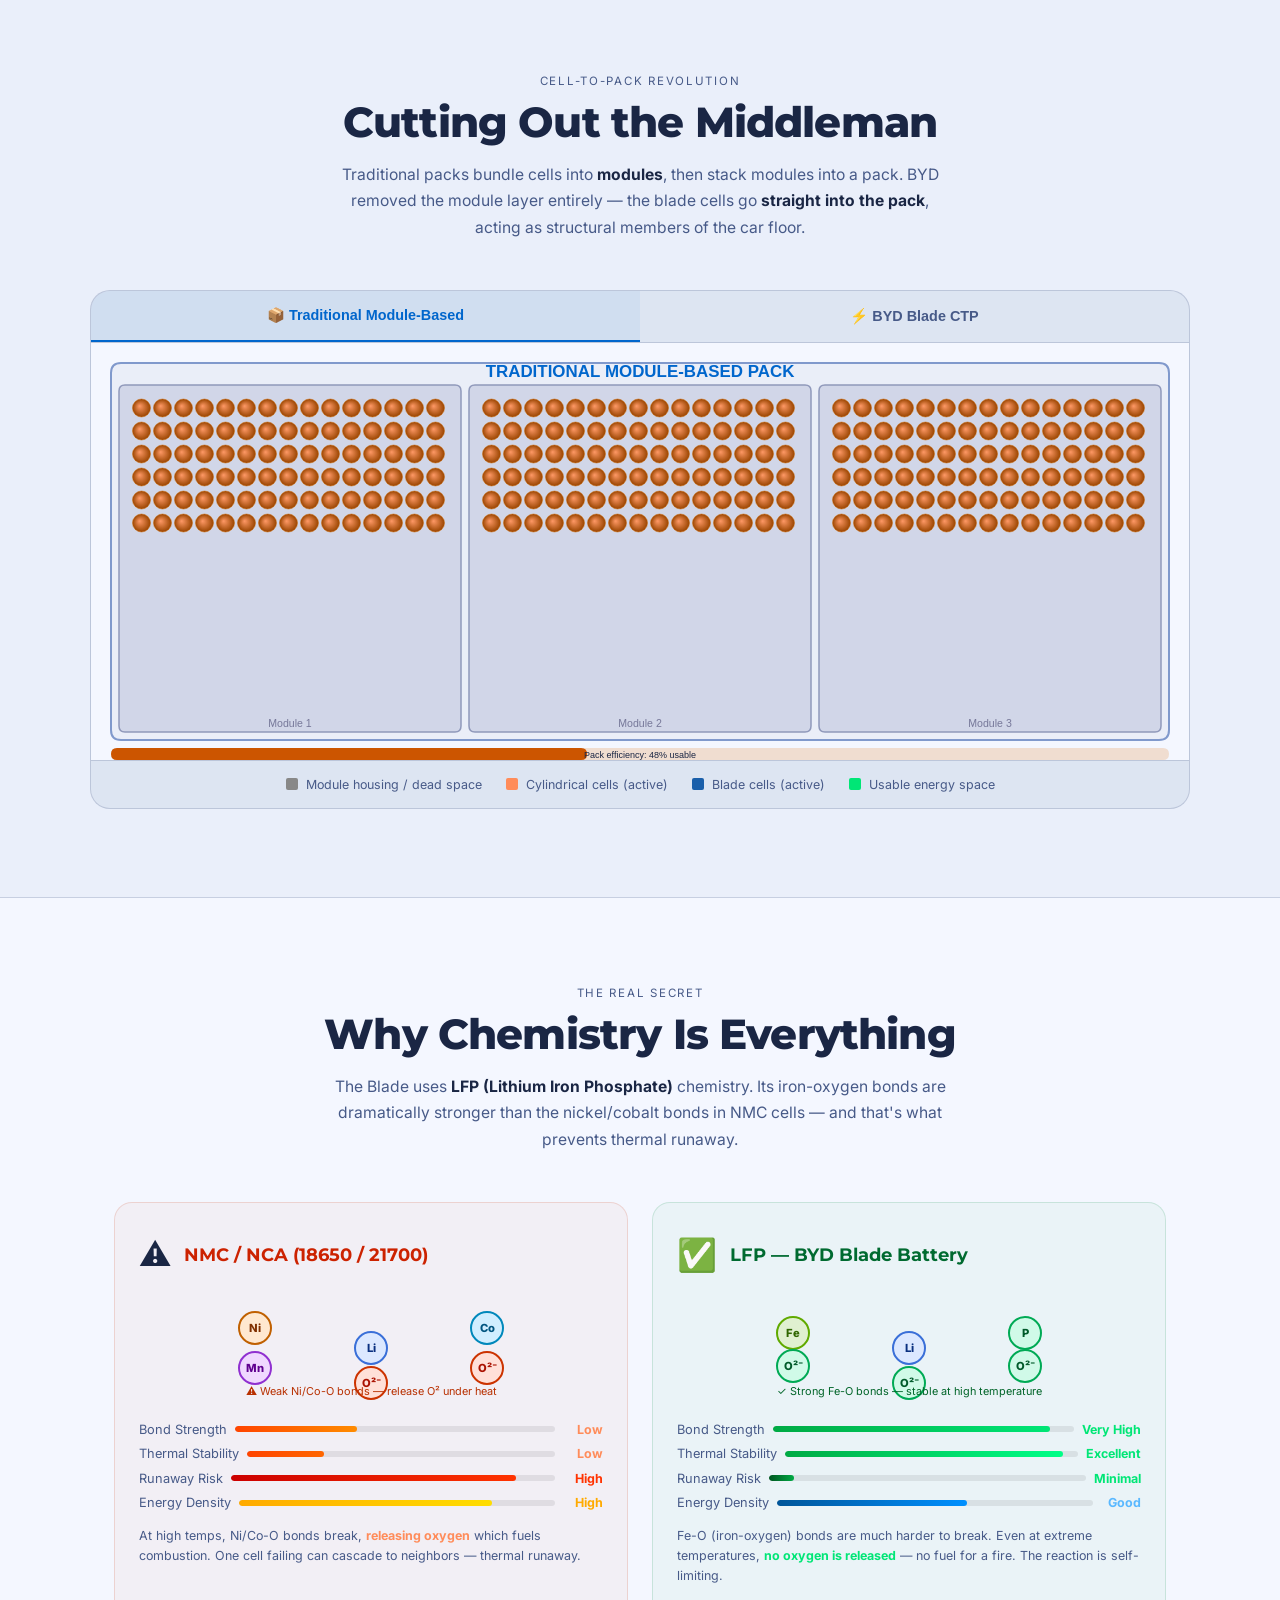
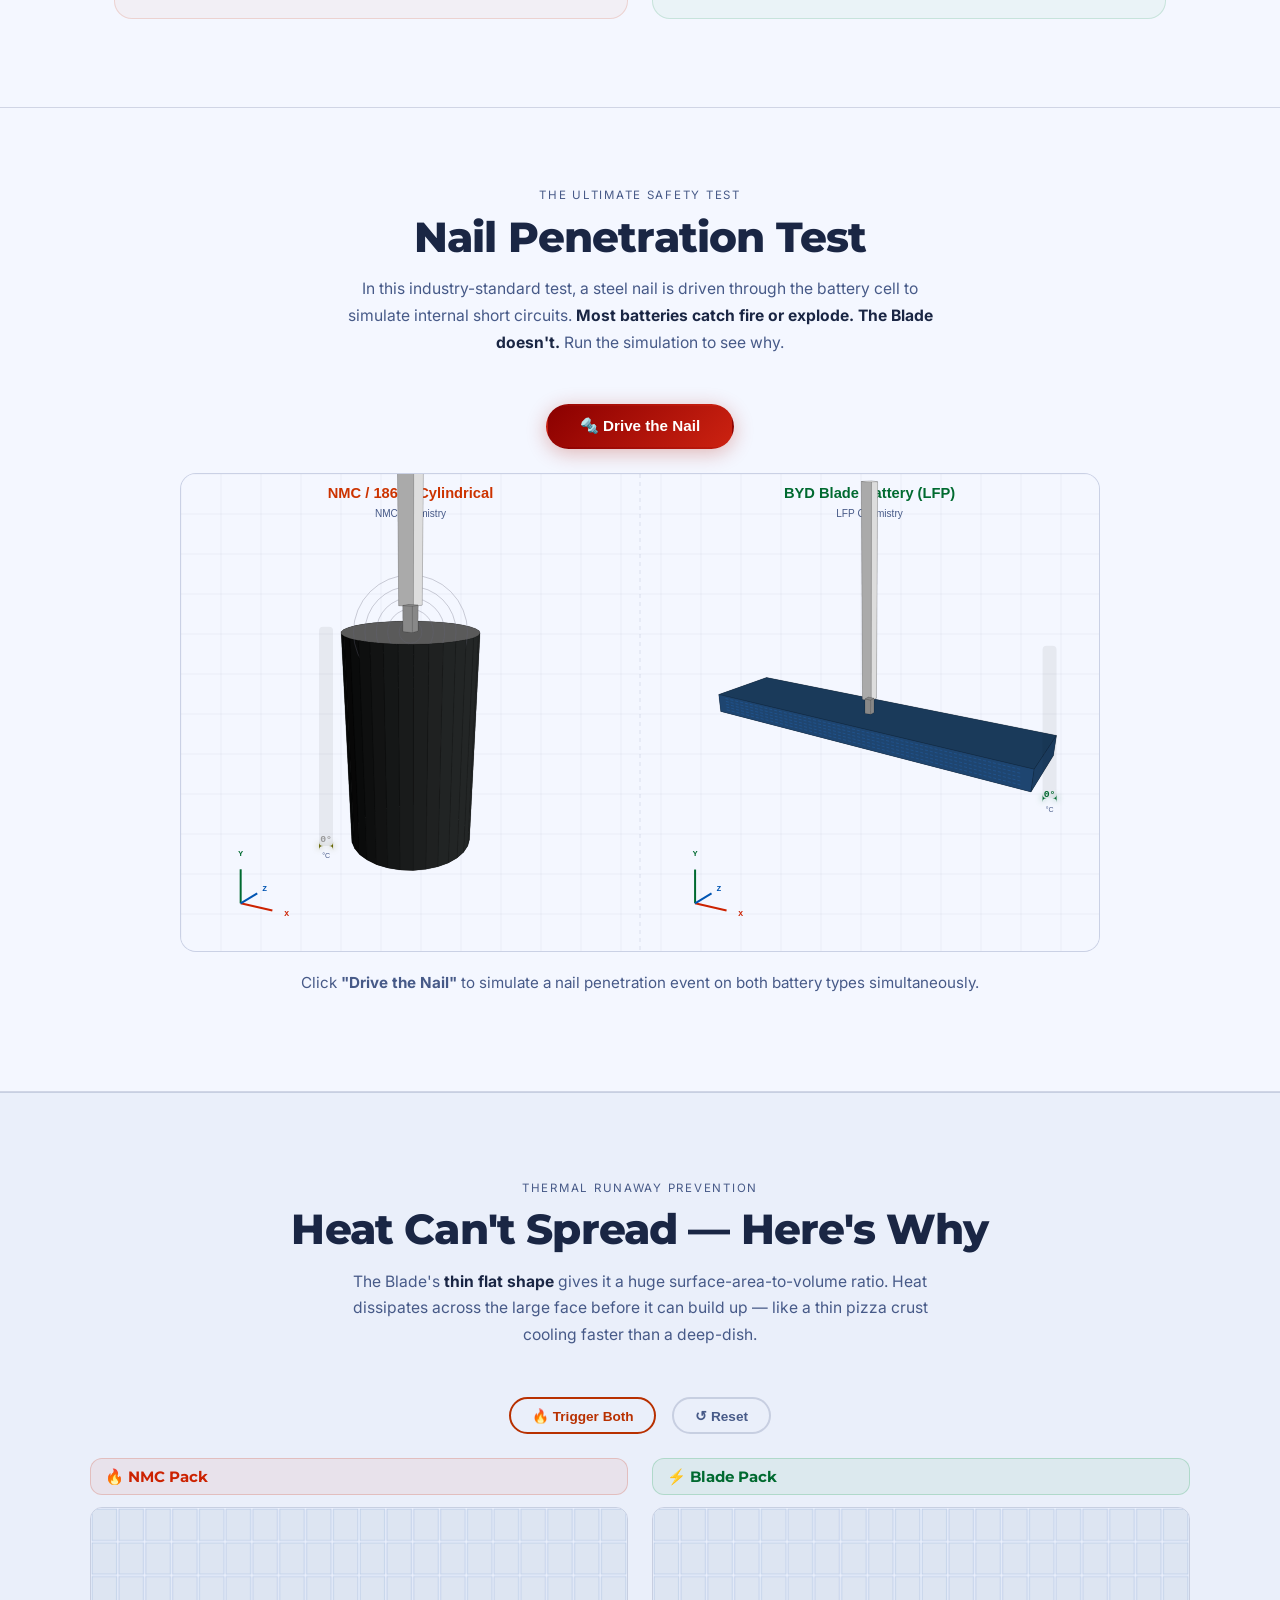
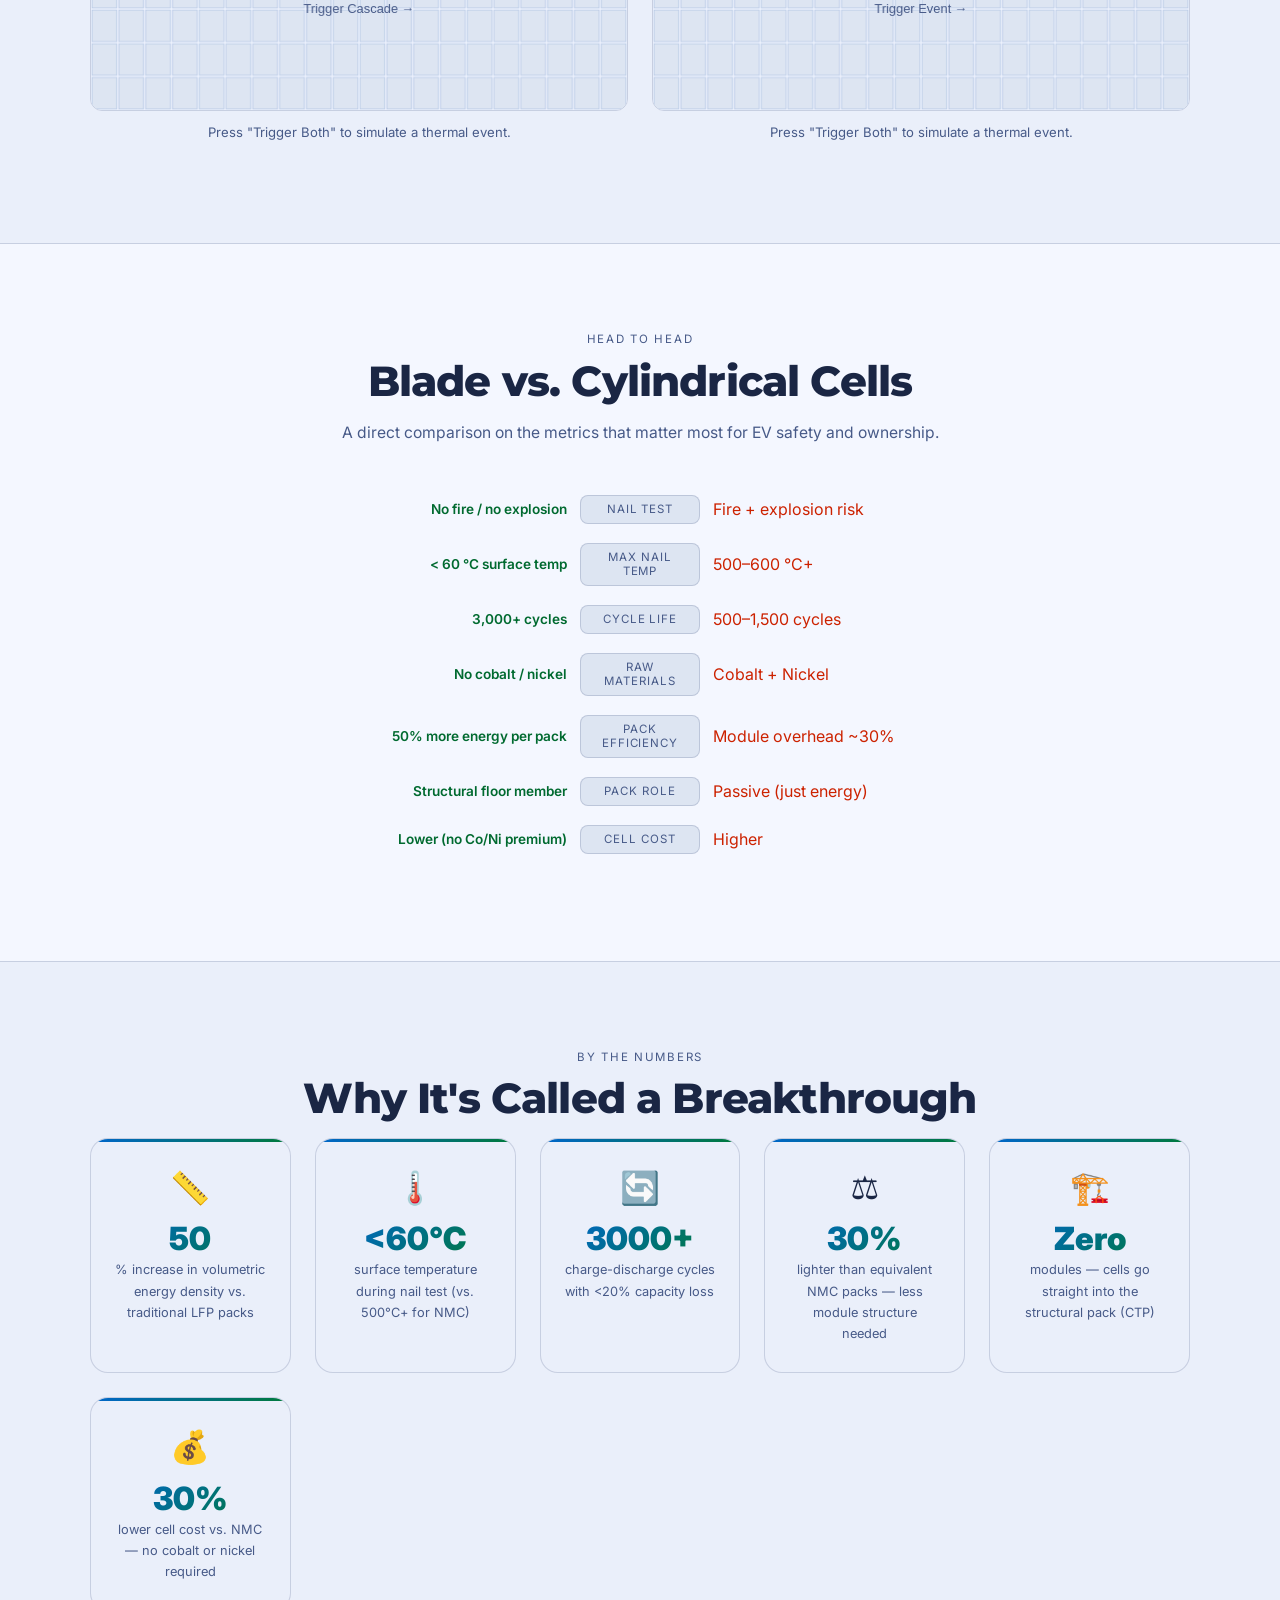
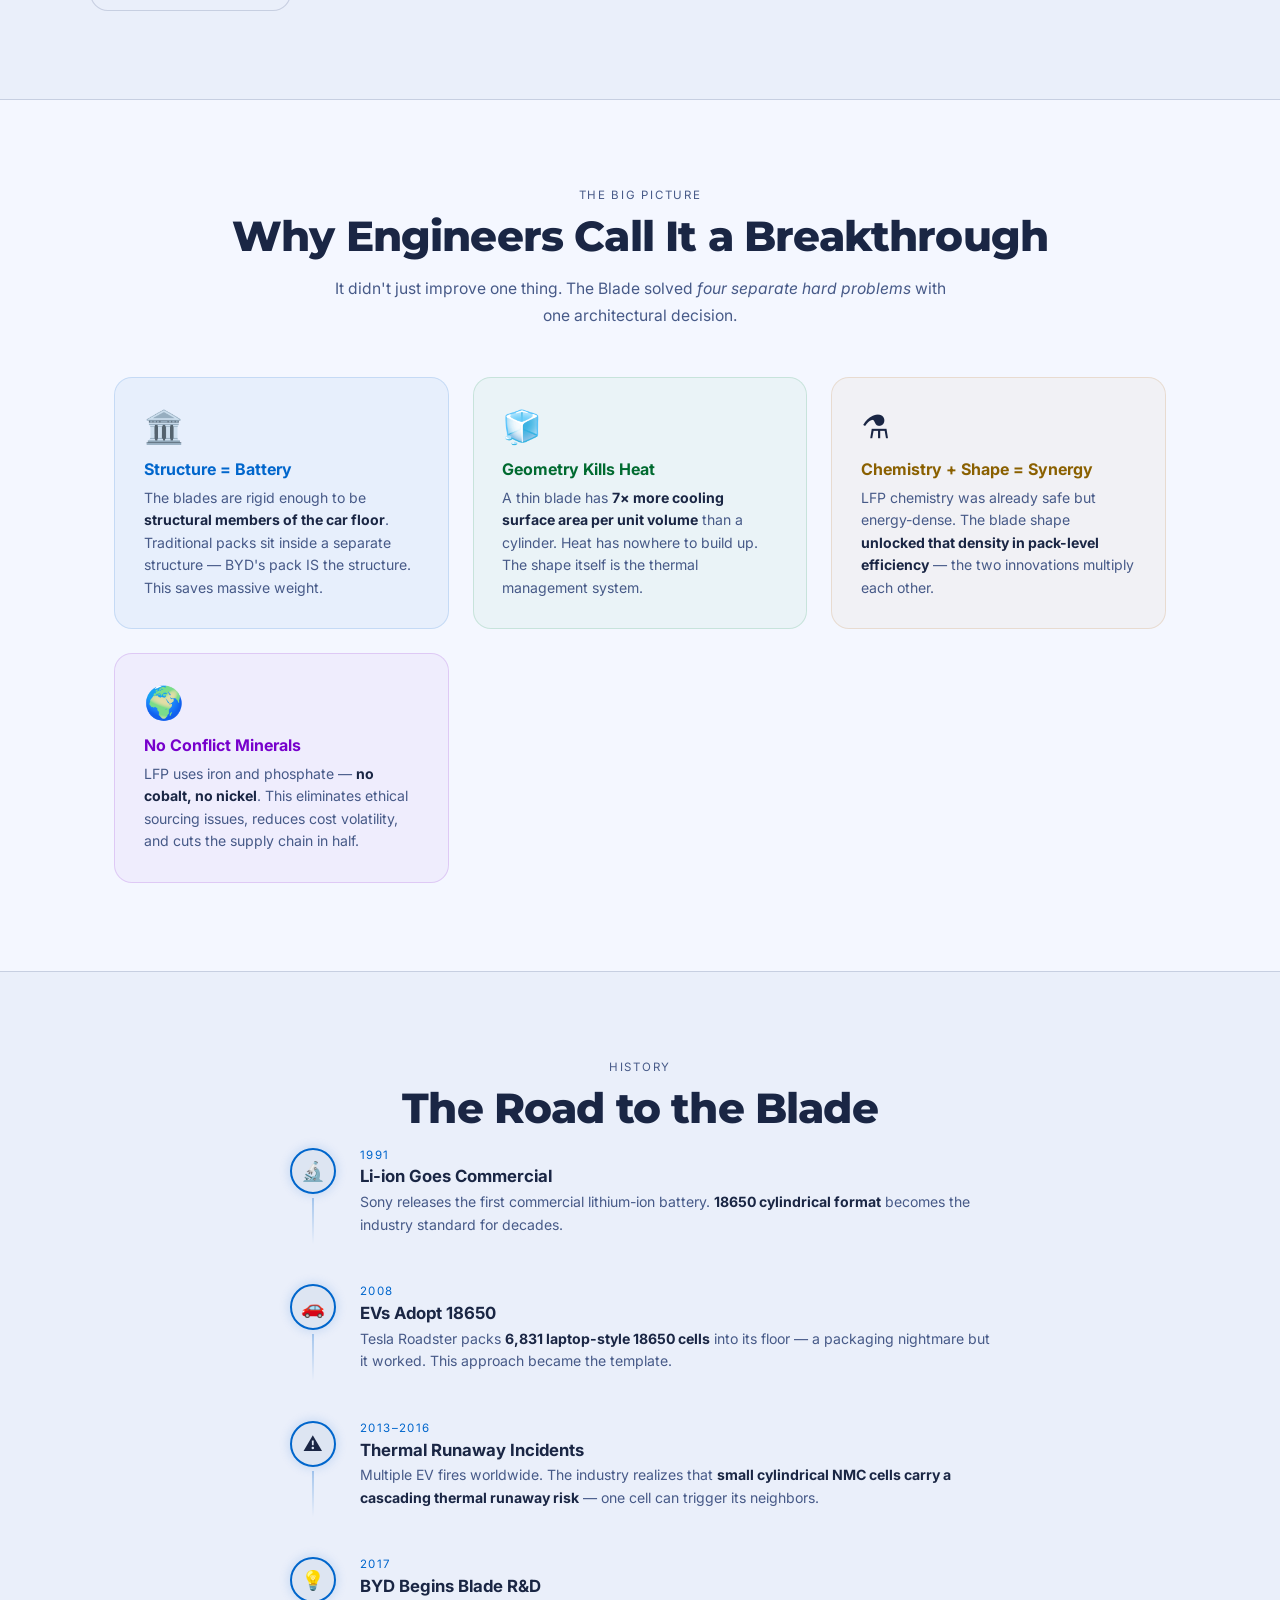
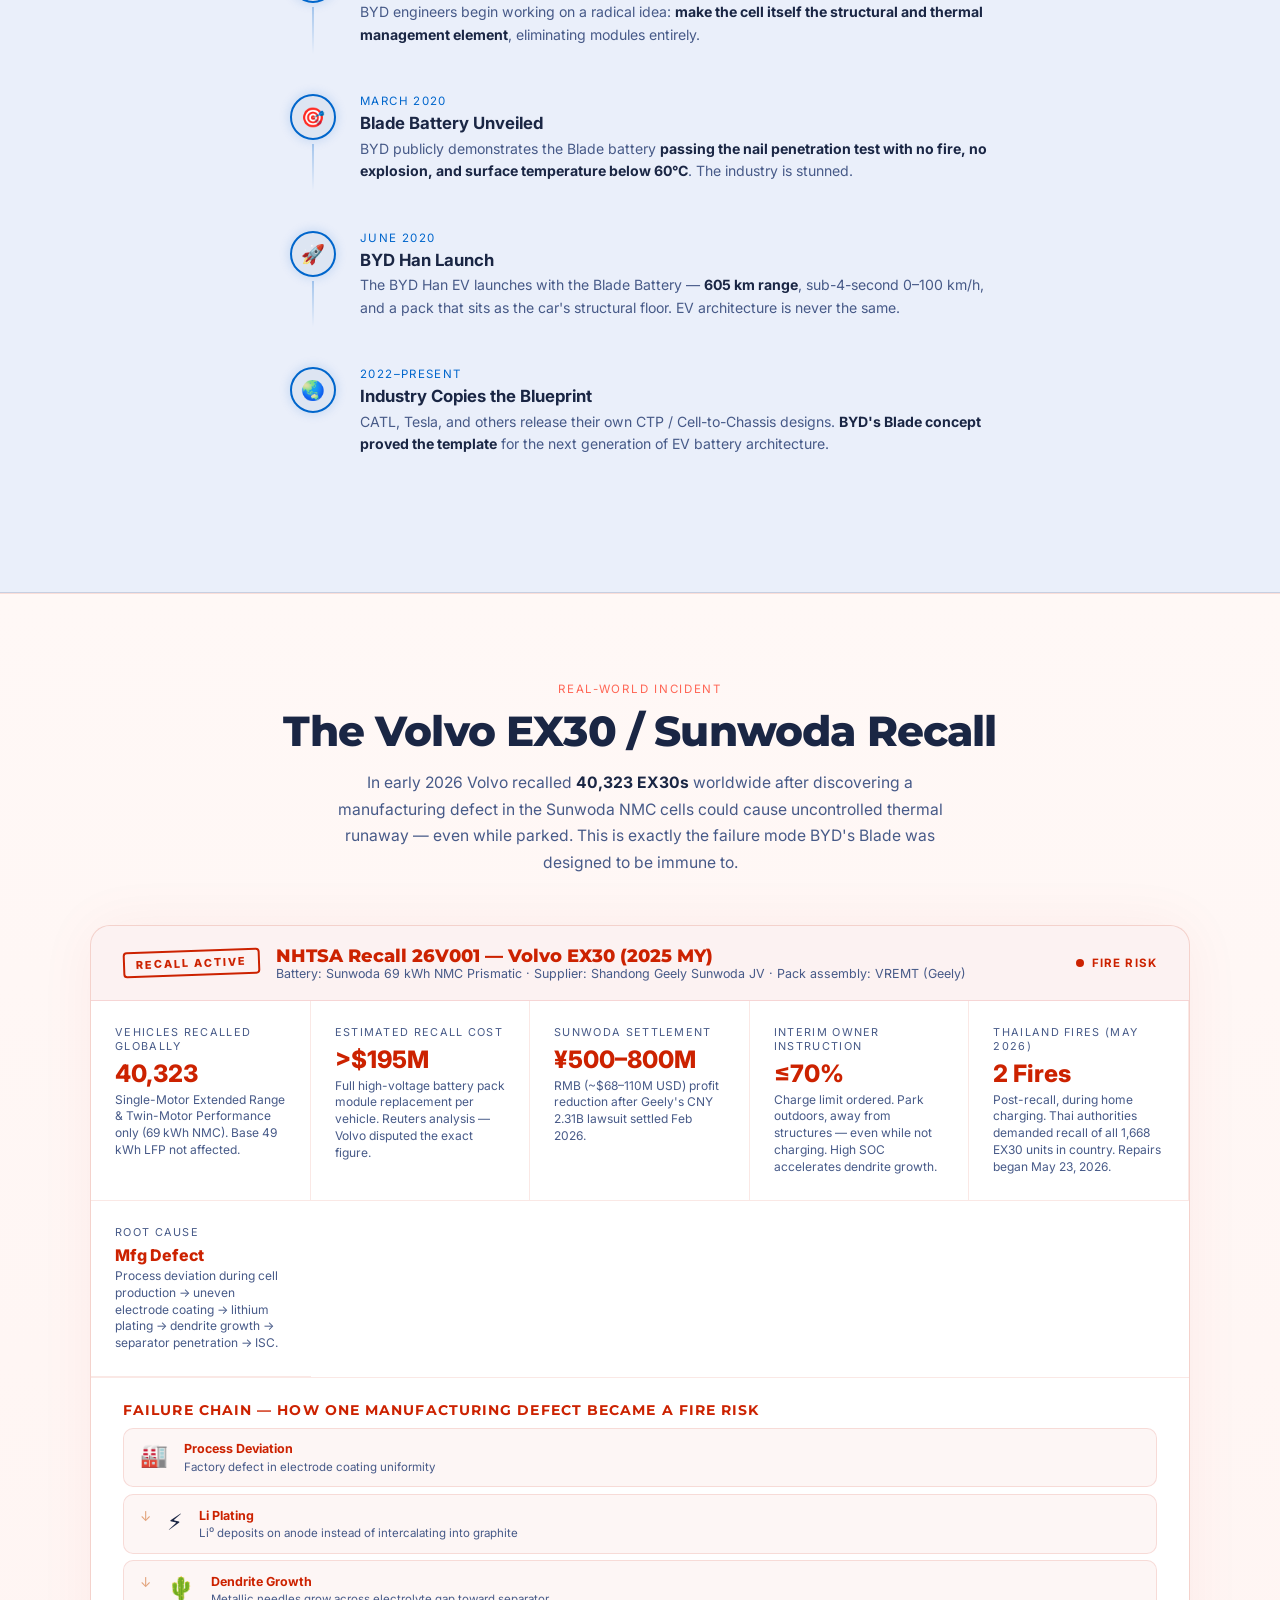
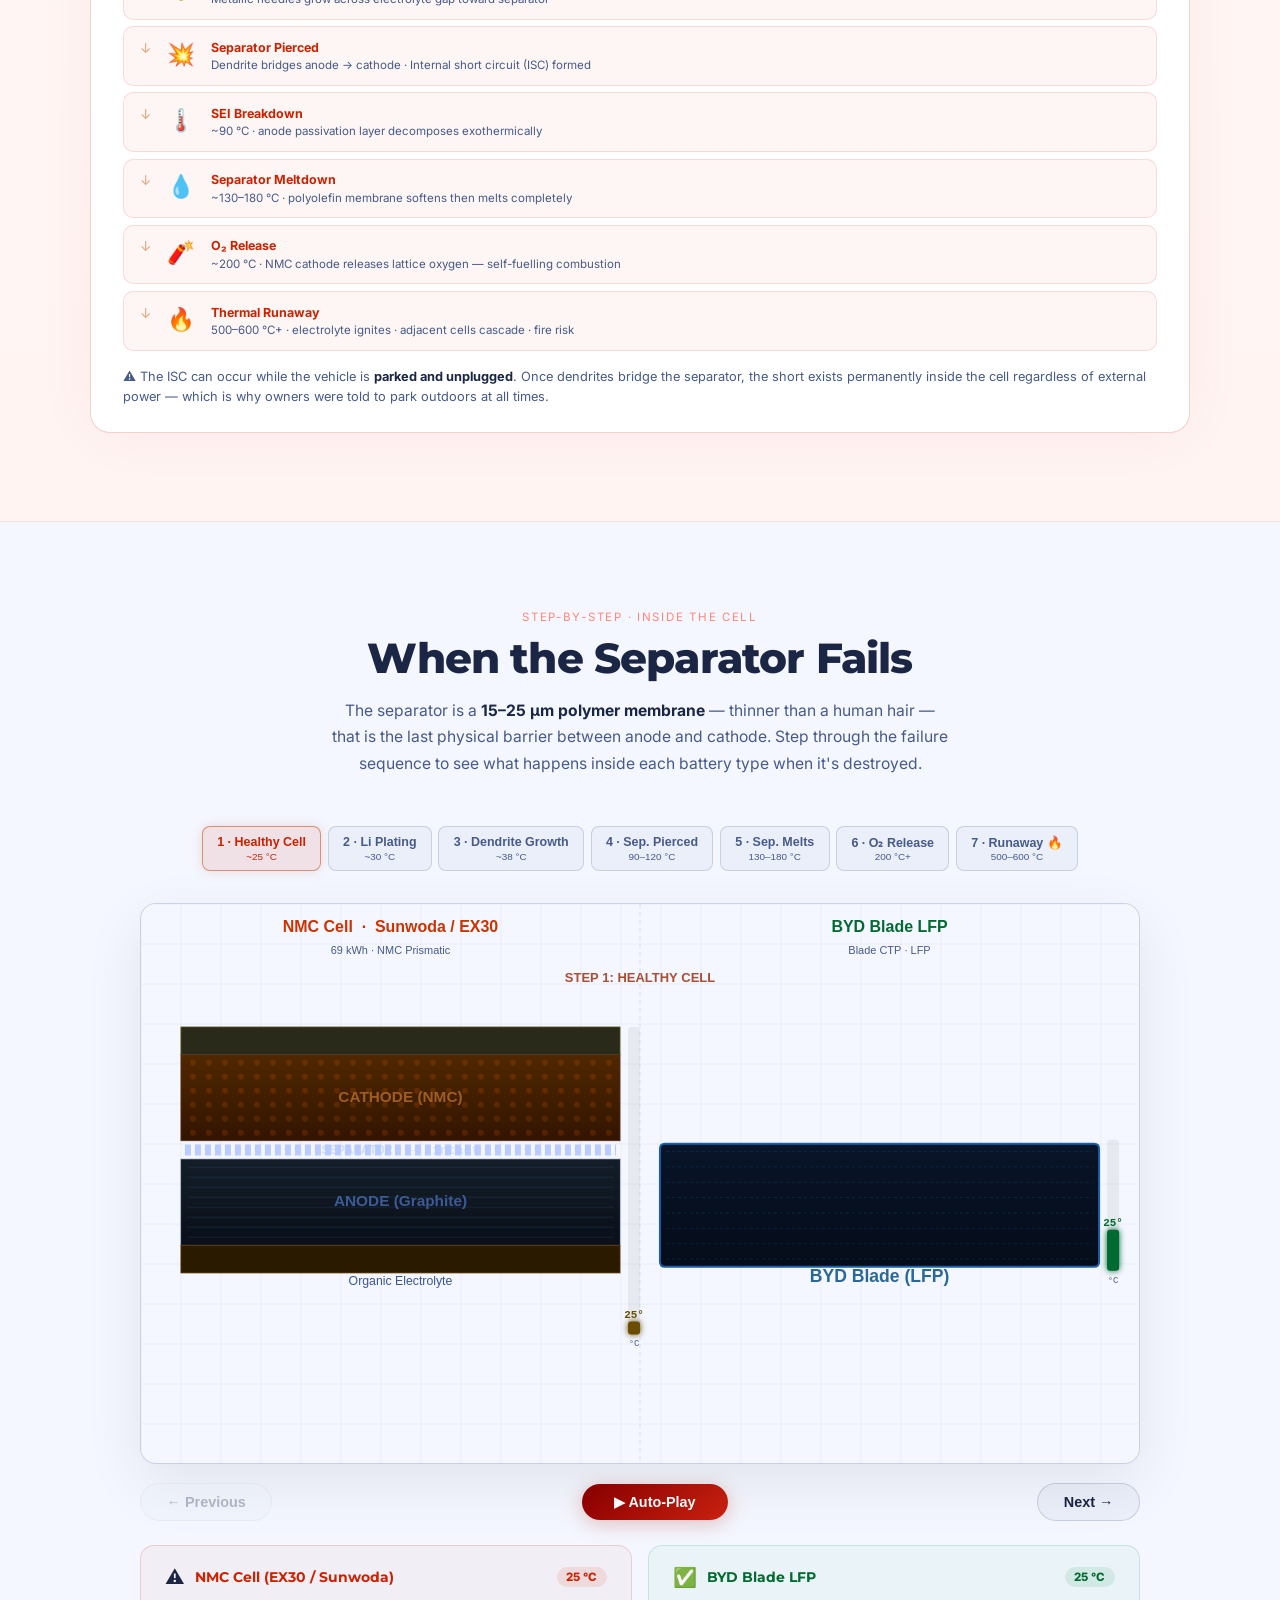
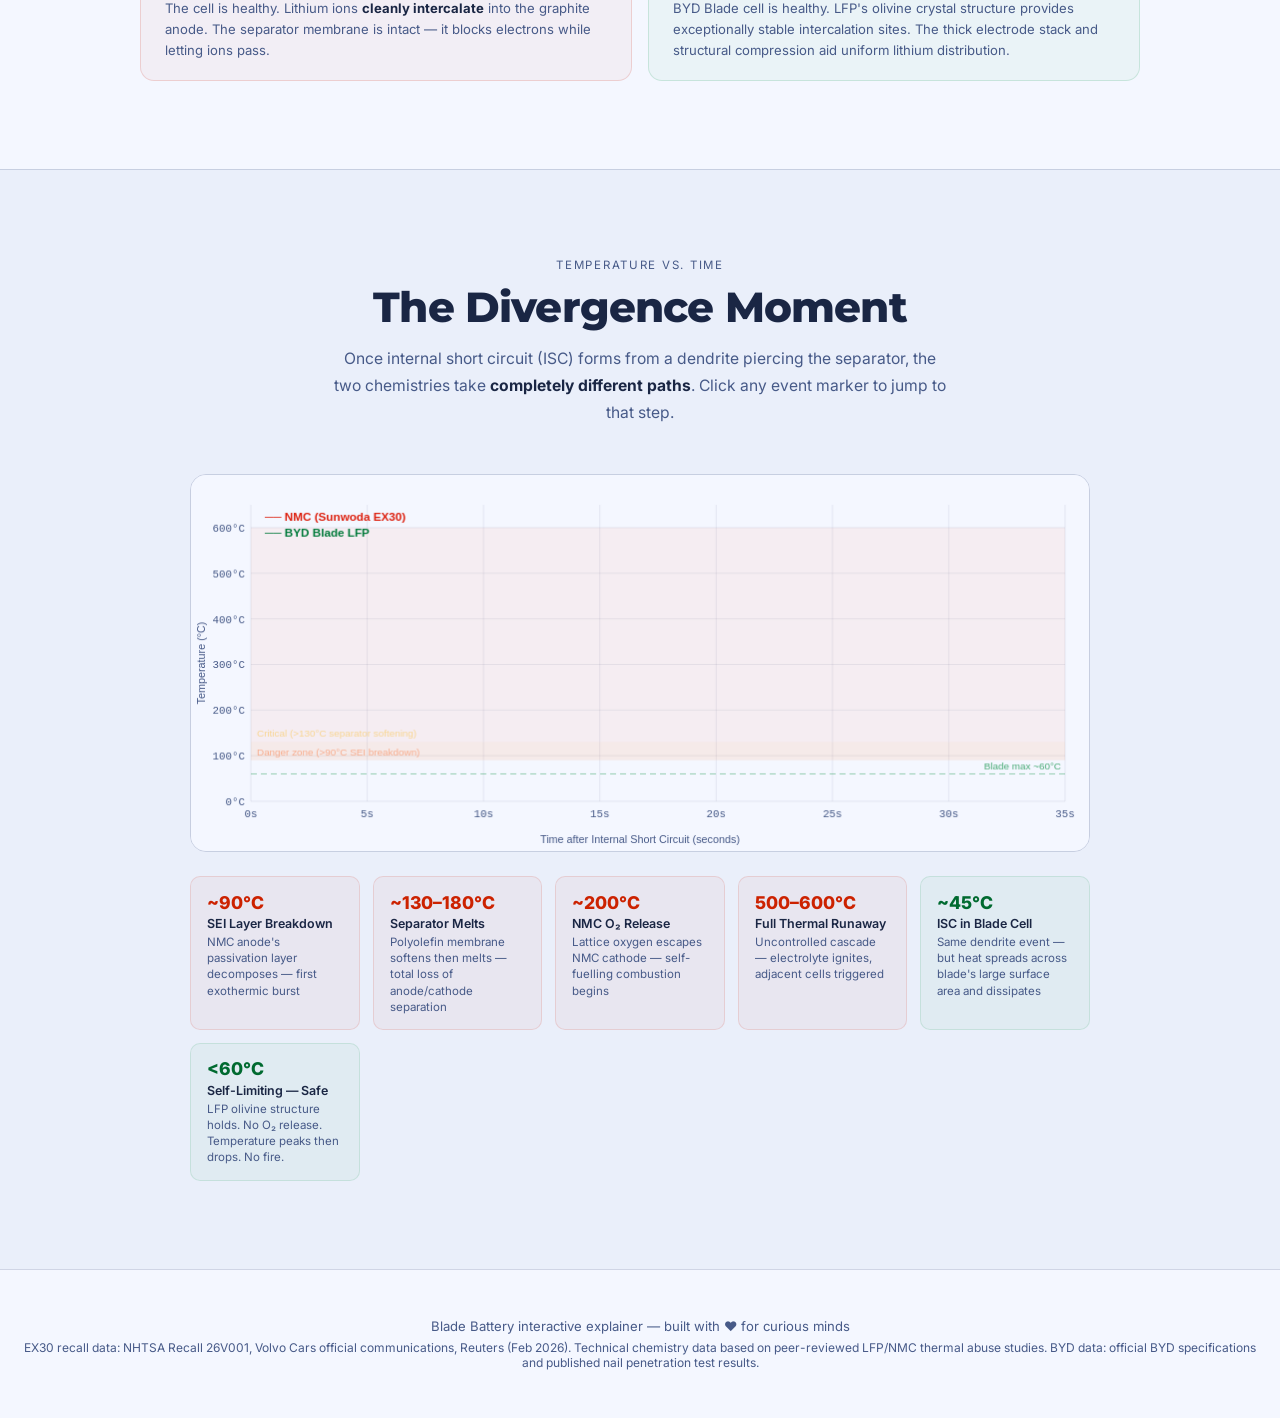
==== commit 8d28d9bc: "Revert "feat(nail-canvas): add Tesla 4680 as third column in 3D nail comparison" This reverts commit" ====
--- a/bladebattery/index.html
+++ b/bladebattery/index.html
@@ -1463,9 +1463,8 @@
 let nailCtx, NW, NH;
 let nailPhase = 'ready'; // ready | driving | burning | done
 let nailProg  = 0;       // 0..1 how deep the nail has gone
-let nmcTemp      = 0;  // 0..1
-let tesla4680Temp= 0;  // 0..1
-let bladeTemp    = 0;  // 0..1
+let nmcTemp   = 0;       // 0..1
+let bladeTemp = 0;       // 0..1
 let fireParticles = [];
 let sparks = [];
 let nailRAF = null;
@@ -1475,7 +1474,7 @@
 function resizeNail() {
   const container = nailCanvas.parentElement;
   NW = container.clientWidth;
-  NH = Math.round(NW * 0.60);
+  NH = Math.round(NW * 0.52);
   nailCtx = setupCanvas(nailCanvas, NW, NH);
   drawNailFrame();
 }
@@ -1488,7 +1487,6 @@
   nailPhase = 'driving';
   nailProg  = 0;
   nmcTemp   = 0;
-  tesla4680Temp = 0;
   bladeTemp = 0;
   fireParticles = [];
   sparks = [];
@@ -1503,7 +1501,6 @@
   nailPhase = 'ready';
   nailProg  = 0;
   nmcTemp   = 0;
-  tesla4680Temp = 0;
   bladeTemp = 0;
   fireParticles = [];
   sparks = [];
@@ -1527,15 +1524,12 @@
     nailProg = Math.min(nailProg + speed * (dt/16), 1);
 
     const pen = Math.max(0, (nailProg - 0.25) / 0.75);
-    nmcTemp       = Math.min(1, pen * pen * 1.6);
-    tesla4680Temp = Math.min(1, pen * pen * 1.9);
-    bladeTemp     = Math.min(0.09, pen * 0.12);
+    nmcTemp   = Math.min(1, pen * pen * 1.6);
+    bladeTemp = Math.min(0.09, pen * 0.12);
 
     // spawn fire when NMC is hot enough
     if (nmcTemp > 0.2) spawnFire(dt);
     if (nmcTemp > 0.5) spawnSparks(dt);
-    if (tesla4680Temp > 0.2) spawn4680Fire(dt);
-    if (tesla4680Temp > 0.5) spawn4680Sparks(dt);
 
     if (nmcTemp > 0.6) shakeAmt = Math.min(shakeAmt + 0.5, 6);
 
@@ -1546,8 +1540,7 @@
   } else {
     // continue fire after done
     if (nmcTemp > 0) nmcTemp = Math.min(nmcTemp + 0.003, 1);
-    if (tesla4680Temp > 0) tesla4680Temp = Math.min(tesla4680Temp + 0.003, 1);
-    if (nailPhase === 'done') { spawnFire(dt); spawn4680Fire(dt); }
+    if (nailPhase === 'done') spawnFire(dt);
     shakeAmt *= 0.95;
   }
 
@@ -1600,37 +1593,8 @@
   }
 }
 
-let nmcNailTip2D    = {x:0, y:0};
-let tesla4680NailTip2D = {x:0, y:0};
+let nmcNailTip2D = {x:0, y:0};
 function getNMCNailTip() { return nmcNailTip2D; }
-
-function spawn4680Fire(dt) {
-  const pos = tesla4680NailTip2D;
-  const count = Math.ceil(tesla4680Temp * 5 * (dt/16));
-  for (let i = 0; i < count; i++) {
-    fireParticles.push({
-      x: pos.x + (Math.random()-.5)*44,
-      y: pos.y - (Math.random()*12),
-      vx: (Math.random()-.5)*3,
-      vy: -(1.8 + Math.random()*3.5),
-      life: 28 + Math.random()*35,
-      size: 5 + Math.random()*13,
-    });
-  }
-}
-function spawn4680Sparks(dt) {
-  const pos = tesla4680NailTip2D;
-  const count = Math.ceil((tesla4680Temp - 0.5) * 4 * (dt/16));
-  for (let i = 0; i < count; i++) {
-    const a = Math.random() * Math.PI * 2;
-    const sp = 2.5 + Math.random()*6;
-    sparks.push({
-      x: pos.x, y: pos.y,
-      vx: Math.cos(a)*sp, vy: Math.sin(a)*sp - 2.5,
-      life: 8 + Math.random()*14,
-    });
-  }
-}
 
 // ═══════════════════════════════════════════════════════
 //   3-D NAIL RENDERER  (perspective projection, no deps)
@@ -1750,172 +1714,101 @@
   for(let x=0;x<NW;x+=40){ctx.beginPath();ctx.moveTo(x,0);ctx.lineTo(x,NH);ctx.stroke();}
   for(let y=0;y<NH;y+=40){ctx.beginPath();ctx.moveTo(0,y);ctx.lineTo(NW,y);ctx.stroke();}
 
-  // dividers
+  const half=NW/2;
   ctx.strokeStyle='rgba(0,20,80,0.1)';ctx.lineWidth=1;ctx.setLineDash([4,4]);
-  ctx.beginPath();ctx.moveTo(NW/3,0);ctx.lineTo(NW/3,NH);ctx.stroke();
-  ctx.beginPath();ctx.moveTo(2*NW/3,0);ctx.lineTo(2*NW/3,NH);ctx.stroke();
-  ctx.setLineDash([]);
-
-  // ── consistent scale: 1 unit = 10 mm ────────────────────
-  const sc = NH * 0.055;
-  const floorY = NH * 0.80;
-
-  // column centres
-  const ox18 = NW / 6;
-  const ox46 = NW / 2;
-  const oxBl = 5 * NW / 6;
-
-  // 18650: r=0.9u, h=6.5u
-  const NR18=0.9, NH18=6.5;
-  const oy18 = floorY - NH18 * sc * 0.5 * 0.93;
-
-  // 4680: r=2.3u, h=8.0u
-  const NR46=2.3, NH46=8.0;
-  const oy46 = floorY - NH46 * sc * 0.5 * 0.93;
-
-  // Blade: w=8u(80mm cross-section), h=1.35u, d=6u
-  const BW=8, BHT=1.35, BD=6;
-  const oyBl = floorY - BHT * sc * 0.5 * 0.93;
-
-  // shake applies only to NMC columns
+  ctx.beginPath();ctx.moveTo(half,0);ctx.lineTo(half,NH);ctx.stroke();ctx.setLineDash([]);
+
+  ctx.textAlign='center';
+  ctx.font=`bold ${Math.max(10,NW*0.016)}px 'Segoe UI',sans-serif`;
+  ctx.fillStyle='#cc3300';ctx.fillText('NMC / 18650 Cylindrical',half/2,NH*0.05);
+  ctx.fillStyle='#006a30';ctx.fillText('BYD Blade Battery (LFP)',half+half/2,NH*0.05);
+  ctx.font=`${Math.max(8,NW*0.011)}px 'Segoe UI',sans-serif`;
+  ctx.fillStyle='#475a88';
+  ctx.fillText('NMC Chemistry',half/2,NH*0.09);
+  ctx.fillText('LFP Chemistry',half+half/2,NH*0.09);
+
+  // ── NMC 3-D ─────────────────────────────────────────────
+  const nmcSc=NH*0.19, nmcOx=half*0.5, nmcOy=NH*0.56;
+  const NR=0.7, NHC=2.4;
   const sx=shakeAmt>0.5?(Math.random()-.5)*shakeAmt*2:0;
   const sy=shakeAmt>0.5?(Math.random()-.5)*shakeAmt*0.8:0;
 
-  // column labels
-  const lblY = NH * 0.055;
-  ctx.textAlign='center';
-  ctx.font=`bold ${Math.max(9,NW*0.015)}px 'Segoe UI',sans-serif`;
-  ctx.fillStyle='#cc3300'; ctx.fillText('18650 NMC',ox18,lblY);
-  ctx.fillStyle='#b87000'; ctx.fillText('4680 NMC',ox46,lblY);
-  ctx.fillStyle='#006a30'; ctx.fillText('BYD Blade LFP',oxBl,lblY);
-  ctx.font=`${Math.max(7,NW*0.010)}px 'Segoe UI',sans-serif`;
-  ctx.fillStyle='#475a88';
-  ctx.fillText('18mm × 65mm',ox18,NH*0.092);
-  ctx.fillText('46mm × 80mm',ox46,NH*0.092);
-  ctx.fillText('960mm × 90mm × 13.5mm (section)',oxBl,NH*0.092);
-
-  // ── 18650 NMC ──────────────────────────────────────────
   if(nmcTemp>0.08){
-    const gc=n3p(0,0,0,sc,ox18+sx,oy18+sy);
-    const gr=ctx.createRadialGradient(gc[0],gc[1],0,gc[0],gc[1],sc*NR18*3.5);
+    const gc=n3p(0,0,0,nmcSc,nmcOx+sx,nmcOy+sy);
+    const gr=ctx.createRadialGradient(gc[0],gc[1],0,gc[0],gc[1],nmcSc*1.4);
     gr.addColorStop(0,`rgba(255,${Math.round(110*(1-nmcTemp))},0,${nmcTemp*0.28})`);
     gr.addColorStop(1,'rgba(255,80,0,0)');
-    ctx.fillStyle=gr;ctx.beginPath();ctx.arc(gc[0],gc[1],sc*NR18*3.5,0,Math.PI*2);ctx.fill();
-  }
-  n3Cyl(ctx,0,0,0,NR18,NH18,32,nmcTemp,sc,ox18+sx,oy18+sy);
-
-  const nmcNailR=0.08, nmcShaftTop=-(NH18/2+1.3);
-  const nmcTipY=-(NH18/2)+NH18*nailProg;
-  n3Nail(ctx,0,nmcTipY,0,nmcNailR,nmcShaftTop,nmcTemp,sc,ox18+sx,oy18+sy);
-
-  const tp18=n3p(0,nmcTipY,0,sc,ox18+sx,oy18+sy);
-  nmcNailTip2D={x:tp18[0],y:tp18[1]};
-
-  const nmcGaugeX=Math.max(4,ox18-sc*NR18-22);
-  drawTempGauge(ctx,nmcGaugeX,oy18-NH18*sc*0.5,14,NH18*sc,nmcTemp,600,true);
-  n3Axes(ctx,NW*0.04,NH*0.88,sc*0.48);
-
-  // ── 4680 NMC ───────────────────────────────────────────
-  const t46sx=shakeAmt>0.5?(Math.random()-.5)*shakeAmt*1.6:0;
-  const t46sy=shakeAmt>0.5?(Math.random()-.5)*shakeAmt*0.7:0;
-  if(tesla4680Temp>0.08){
-    const gc=n3p(0,0,0,sc,ox46+t46sx,oy46+t46sy);
-    const gr=ctx.createRadialGradient(gc[0],gc[1],0,gc[0],gc[1],sc*NR46*2.8);
-    gr.addColorStop(0,`rgba(255,${Math.round(110*(1-tesla4680Temp))},0,${tesla4680Temp*0.32})`);
-    gr.addColorStop(1,'rgba(255,60,0,0)');
-    ctx.fillStyle=gr;ctx.beginPath();ctx.arc(gc[0],gc[1],sc*NR46*2.8,0,Math.PI*2);ctx.fill();
-  }
-  n3Cyl(ctx,0,0,0,NR46,NH46,40,tesla4680Temp,sc,ox46+t46sx,oy46+t46sy);
-
-  const t46NailR=0.095, t46ShaftTop=-(NH46/2+1.3);
-  const t46TipY=-(NH46/2)+NH46*nailProg;
-  n3Nail(ctx,0,t46TipY,0,t46NailR,t46ShaftTop,tesla4680Temp,sc,ox46+t46sx,oy46+t46sy);
-
-  const tp46=n3p(0,t46TipY,0,sc,ox46+t46sx,oy46+t46sy);
-  tesla4680NailTip2D={x:tp46[0],y:tp46[1]};
-
+    ctx.fillStyle=gr;ctx.beginPath();ctx.arc(gc[0],gc[1],nmcSc*1.4,0,Math.PI*2);ctx.fill();
+  }
+  n3Cyl(ctx,0,0,0,NR,NHC,32,nmcTemp,nmcSc,nmcOx+sx,nmcOy+sy);
+
+  const nmcNailR=0.085, nmcShaftTop=-(NHC/2+1.45);
+  const nmcTipY=-(NHC/2)+NHC*nailProg;
+  n3Nail(ctx,0,nmcTipY,0,nmcNailR,nmcShaftTop,nmcTemp,nmcSc,nmcOx+sx,nmcOy+sy);
+
+  const tp=n3p(0,nmcTipY,0,nmcSc,nmcOx+sx,nmcOy+sy);
+  nmcNailTip2D={x:tp[0],y:tp[1]};
   drawFireParticles(ctx);
   drawSparks(ctx);
 
-  const t46GaugeX=Math.max(NW/3+4,ox46-sc*NR46-22);
-  drawTempGauge(ctx,t46GaugeX,oy46-NH46*sc*0.5,14,NH46*sc,tesla4680Temp,800,true);
-  n3Axes(ctx,NW/2-NW*0.12,NH*0.88,sc*0.48);
-
-  // ── Blade LFP ──────────────────────────────────────────
+  drawTempGauge(ctx,Math.max(4,nmcOx-nmcSc*NR-28),nmcOy-NH*0.24,14,NH*0.46,nmcTemp,600,true);
+  n3Axes(ctx,half*0.13,NH*0.9,nmcSc*0.55);
+
+  // ── BLADE 3-D ────────────────────────────────────────────
+  const bladeSc=Math.min(NW*0.098,NH*0.2);
+  const bladeOx=half+half*0.5, bladeOy=NH*0.52;
+  const BW=3.8, BHT=0.22, BD=0.85;
+
   if(nailProg>0.25){
-    const bc=n3p(0,0,0,sc,oxBl,oyBl);
-    const bg=ctx.createRadialGradient(bc[0],bc[1],0,bc[0],bc[1],sc*BW*0.5);
+    const bc=n3p(0,0,0,bladeSc,bladeOx,bladeOy);
+    const bg=ctx.createRadialGradient(bc[0],bc[1],0,bc[0],bc[1],bladeSc*BW*0.55);
     bg.addColorStop(0,`rgba(0,200,100,${Math.min(bladeTemp*0.6,0.18)})`);
     bg.addColorStop(1,'rgba(0,200,100,0)');
-    ctx.fillStyle=bg;ctx.beginPath();ctx.arc(bc[0],bc[1],sc*BW*0.5,0,Math.PI*2);ctx.fill();
+    ctx.fillStyle=bg;ctx.beginPath();ctx.arc(bc[0],bc[1],bladeSc*BW*0.55,0,Math.PI*2);ctx.fill();
   }
 
   n3Box(ctx,0,0,0,BW,BHT,BD,[
     nailProg>0.5?'#1e5a30':'#1a3a5a',
     '#0f2030','#1e4570','#0d2840','#162e4a','#1c3e62'
-  ],sc,oxBl,oyBl);
-
-  // electrode layer lines on front face
+  ],bladeSc,bladeOx,bladeOy);
+
+  // electrode layer lines on the front face
   ctx.save();ctx.strokeStyle='rgba(40,120,220,0.3)';ctx.setLineDash([3,2]);ctx.lineWidth=0.8;
   for(let li=1;li<6;li++){
     const ly=-BHT/2+BHT*(li/6);
-    const[l0x,l0y]=n3p(-BW/2+0.1,ly,-BD/2+0.01,sc,oxBl,oyBl);
-    const[l1x,l1y]=n3p( BW/2-0.1,ly,-BD/2+0.01,sc,oxBl,oyBl);
+    const[l0x,l0y]=n3p(-BW/2+0.1,ly,-BD/2+0.01,bladeSc,bladeOx,bladeOy);
+    const[l1x,l1y]=n3p( BW/2-0.1,ly,-BD/2+0.01,bladeSc,bladeOx,bladeOy);
     ctx.beginPath();ctx.moveTo(l0x,l0y);ctx.lineTo(l1x,l1y);ctx.stroke();
   }
   ctx.setLineDash([]);ctx.restore();
 
-  // truncation markers on Blade left/right edges
-  ctx.save();
-  ctx.strokeStyle='rgba(0,20,80,0.3)';ctx.lineWidth=1;ctx.setLineDash([2,3]);
-  const[blL,blLy]=n3p(-BW/2,0,-BD/2,sc,oxBl,oyBl);
-  const[blR,blRy]=n3p( BW/2,0,-BD/2,sc,oxBl,oyBl);
-  [[blL,blLy],[blR,blRy]].forEach(([cx,cy])=>{
-    ctx.beginPath();ctx.moveTo(cx,cy-12);ctx.lineTo(cx,cy+12);ctx.stroke();
-  });
-  ctx.setLineDash([]);
-  ctx.font=`${Math.max(6,NW*0.009)}px 'Segoe UI',sans-serif`;
-  ctx.fillStyle='rgba(0,20,80,0.5)';ctx.textAlign='center';
-  const[blMx,blMy]=n3p(0,-BHT/2-0.3,-BD/2,sc,oxBl,oyBl);
-  ctx.fillText('← 960mm total →',blMx,blMy);
-  ctx.restore();
-
-  const bladeNailR=0.052, bladeShaftTop=-(BHT/2+2.0);
+  const bladeNailR=0.055, bladeShaftTop=-(BHT/2+2.3);
   const bladeTipY=-(BHT/2)+BHT*Math.min(nailProg,1.1);
-  n3Nail(ctx,0,bladeTipY,0,bladeNailR,bladeShaftTop,bladeTemp,sc,oxBl,oyBl);
-
-  const brx=n3p(BW/2,0,-BD/2,sc,oxBl,oyBl);
-  drawTempGauge(ctx,Math.min(brx[0]+8,NW-24),oyBl-BHT*sc*0.5,14,BHT*sc*3,bladeTemp,60,false);
-  n3Axes(ctx,NW*0.96-NW*0.04,NH*0.88,sc*0.48);
+  n3Nail(ctx,0,bladeTipY,0,bladeNailR,bladeShaftTop,bladeTemp,bladeSc,bladeOx,bladeOy);
+
+  const brx=n3p(BW/2,0,-BD/2,bladeSc,bladeOx,bladeOy);
+  drawTempGauge(ctx,Math.min(brx[0]+10,NW-26),bladeOy-NH*0.16,14,NH*0.32,bladeTemp,60,false);
+  n3Axes(ctx,half+half*0.12,NH*0.9,bladeSc*0.55);
 
   // result overlays
   if(nailPhase==='done'){
-    const y18Bot=n3p(0,NH18/2,0,sc,ox18,oy18)[1]+10;
+    const nmcBotY=n3p(0,NHC/2,0,nmcSc,nmcOx,nmcOy)[1]+10;
     ctx.save();ctx.globalAlpha=0.92;
-    roundRect(ctx,ox18-75,y18Bot,150,24,6);
+    roundRect(ctx,nmcOx-82,nmcBotY,164,24,6);
     ctx.fillStyle='rgba(80,0,0,0.92)';ctx.fill();
     ctx.strokeStyle='#ff4400';ctx.lineWidth=1.5;ctx.stroke();
     ctx.globalAlpha=1;ctx.fillStyle='#ff6644';
-    ctx.font=`bold ${Math.max(8,NW*0.012)}px 'Segoe UI',sans-serif`;
-    ctx.textAlign='center';ctx.fillText('🔥 THERMAL RUNAWAY',ox18,y18Bot+16);ctx.restore();
-
-    const y46Bot=n3p(0,NH46/2,0,sc,ox46,oy46)[1]+10;
+    ctx.font=`bold ${Math.max(9,NW*0.014)}px 'Segoe UI',sans-serif`;
+    ctx.textAlign='center';ctx.fillText('🔥 THERMAL RUNAWAY',nmcOx,nmcBotY+16);ctx.restore();
+
+    const bladeBotY=n3p(0,BHT/2,0,bladeSc,bladeOx,bladeOy)[1]+18;
     ctx.save();ctx.globalAlpha=0.92;
-    roundRect(ctx,ox46-75,y46Bot,150,24,6);
-    ctx.fillStyle='rgba(80,0,0,0.92)';ctx.fill();
-    ctx.strokeStyle='#ff4400';ctx.lineWidth=1.5;ctx.stroke();
-    ctx.globalAlpha=1;ctx.fillStyle='#ff8844';
-    ctx.font=`bold ${Math.max(8,NW*0.012)}px 'Segoe UI',sans-serif`;
-    ctx.textAlign='center';ctx.fillText('🔥 THERMAL RUNAWAY',ox46,y46Bot+16);ctx.restore();
-
-    const yBlBot=n3p(0,BHT/2,0,sc,oxBl,oyBl)[1]+18;
-    ctx.save();ctx.globalAlpha=0.92;
-    roundRect(ctx,oxBl-75,yBlBot,150,24,6);
+    roundRect(ctx,bladeOx-82,bladeBotY,164,24,6);
     ctx.fillStyle='rgba(0,60,30,0.92)';ctx.fill();
     ctx.strokeStyle='#00e676';ctx.lineWidth=1.5;ctx.stroke();
     ctx.globalAlpha=1;ctx.fillStyle='#00e676';
-    ctx.font=`bold ${Math.max(8,NW*0.012)}px 'Segoe UI',sans-serif`;
-    ctx.textAlign='center';ctx.fillText('✅ SAFE — No Fire',oxBl,yBlBot+16);ctx.restore();
+    ctx.font=`bold ${Math.max(9,NW*0.014)}px 'Segoe UI',sans-serif`;
+    ctx.textAlign='center';ctx.fillText('✅ SAFE — No Fire',bladeOx,bladeBotY+16);ctx.restore();
   }
 
   if(nailPhase!=='ready'){
@@ -2009,9 +1902,8 @@
 
 function updateNailDoneStatus() {
   setNailStatus(
-    '<span class="danger">🔥 18650 NMC: THERMAL RUNAWAY — surface temp 500–600°C, fire and possible explosion.</span><br>' +
-    '<span class="danger">🔥 4680 NMC: THERMAL RUNAWAY — larger cell volume means more stored energy and a more severe event (est. 700–800°C).</span><br>' +
-    '<span class="safe">✅ Blade LFP: Temperature barely rises above 60°C. LFP chemistry prevents oxygen release — no fire, no explosion. Just a hole.</span>'
+    '<span class="danger">🔥 NMC cell: THERMAL RUNAWAY triggered — surface temp 500–600°C, fire and possible explosion.</span><br>' +
+    '<span class="safe">✅ Blade cell: Temperature barely rises above 60°C. LFP chemistry prevents oxygen release — no fire, no explosion. Just a hole.</span>'
   );
 }
 function setNailStatus(html) {
